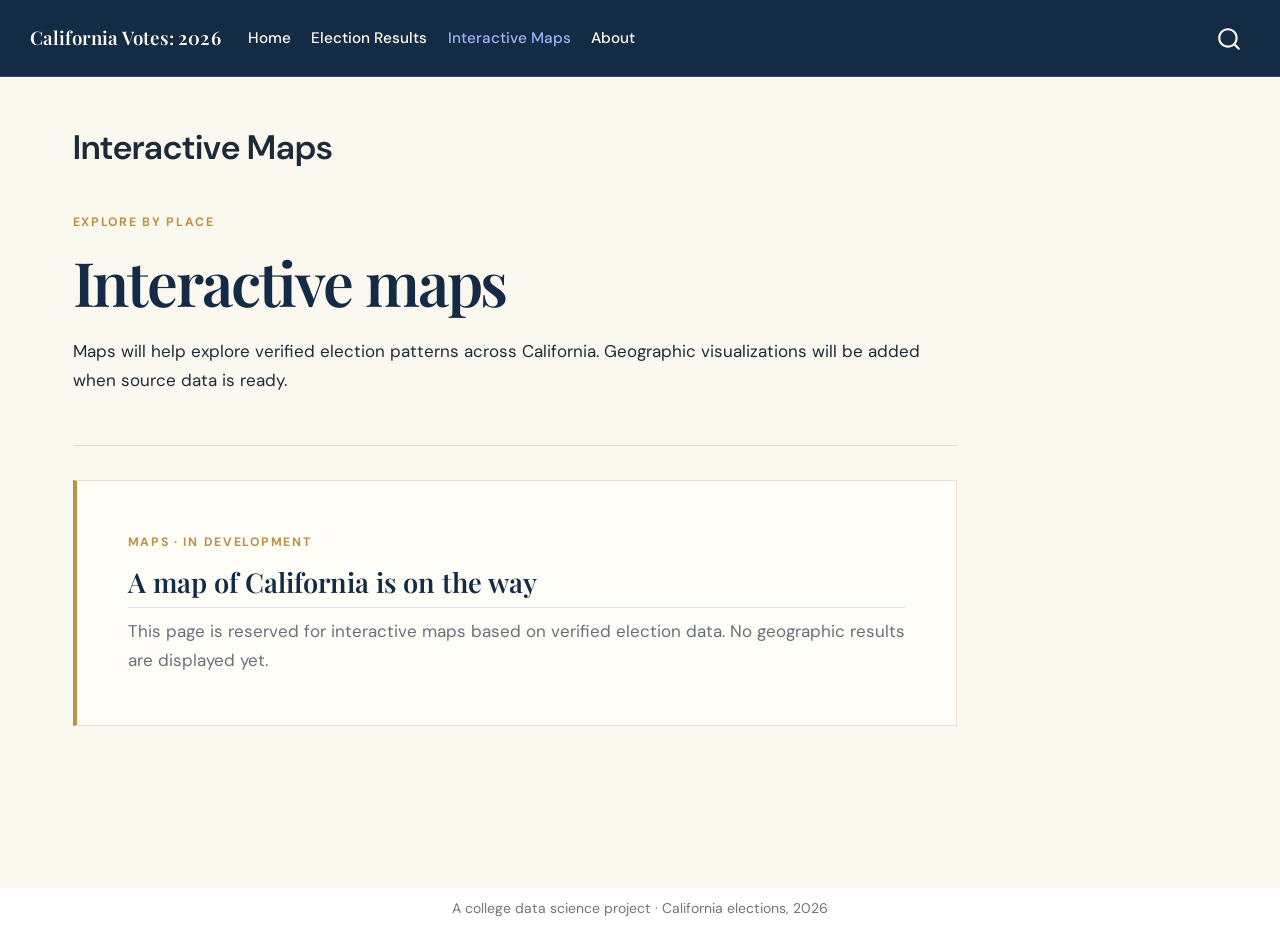
==== maps.html @ 2df8cd7a "Built site for gh-pages" ====
<!DOCTYPE html>
<html xmlns="http://www.w3.org/1999/xhtml" lang="en" xml:lang="en"><head>

<meta charset="utf-8">
<meta name="generator" content="quarto-1.10.19">

<meta name="viewport" content="width=device-width, initial-scale=1.0, user-scalable=yes">


<title>Interactive Maps – California Votes: 2026</title>
<style>
/* Default styles provided by pandoc.
** See https://pandoc.org/MANUAL.html#variables-for-html for config info.
*/
span.smallcaps{font-variant: small-caps;}
div.columns{display: flex; gap: 1.5em;}
div.column{flex: auto;}
@media screen {
div.columns{gap: min(4vw, 1.5em);}
div.column{overflow-x: auto;}
}
div.hanging-indent{margin-left: 1.5em; text-indent: -1.5em;}
ul.task-list{list-style: none;}
ul.task-list li input[type="checkbox"] {
  width: 0.8em;
  margin: 0 0.8em 0.2em -1em; /* quarto-specific, see https://github.com/quarto-dev/quarto-cli/issues/4556 */ 
  vertical-align: middle;
}
</style>


<script src="site_libs/quarto-nav/quarto-nav.js"></script>
<script src="site_libs/quarto-nav/headroom.min.js"></script>
<script src="site_libs/clipboard/clipboard.min.js"></script>
<script src="site_libs/quarto-search/autocomplete.umd.js"></script>
<script src="site_libs/quarto-search/fuse.min.js"></script>
<script src="site_libs/quarto-search/quarto-search.js"></script>
<meta name="quarto:offset" content="./">
<script src="site_libs/quarto-html/quarto.js" type="module"></script>
<script src="site_libs/quarto-html/tabsets/tabsets.js" type="module"></script>
<script src="site_libs/quarto-html/popper.min.js"></script>
<script src="site_libs/quarto-html/tippy.umd.min.js"></script>
<script src="site_libs/quarto-html/anchor.min.js"></script>
<link href="site_libs/quarto-html/tippy.css" rel="stylesheet">
<link href="site_libs/quarto-html/quarto-syntax-highlighting-bf27225e3a48a9273f3daa8f8e829971.css" rel="stylesheet" id="quarto-text-highlighting-styles">
<script src="site_libs/bootstrap/bootstrap.min.js"></script>
<link href="site_libs/bootstrap/bootstrap-icons.css" rel="stylesheet">
<link href="site_libs/bootstrap/bootstrap-df11f0d703fea34175eb49f3376d474b.min.css" rel="stylesheet" append-hash="true" id="quarto-bootstrap" data-mode="light">
<script id="quarto-search-options" type="application/json">{
  "location": "navbar",
  "copy-button": false,
  "collapse-after": 3,
  "panel-placement": "end",
  "type": "overlay",
  "limit": 50,
  "keyboard-shortcut": [
    "f",
    "/",
    "s"
  ],
  "show-item-context": false,
  "language": {
    "search-no-results-text": "No results",
    "search-matching-documents-text": "matching documents",
    "search-copy-link-title": "Copy link to search",
    "search-hide-matches-text": "Hide additional matches",
    "search-more-match-text": "more match in this document",
    "search-more-matches-text": "more matches in this document",
    "search-clear-button-title": "Clear",
    "search-text-placeholder": "",
    "search-detached-cancel-button-title": "Cancel",
    "search-submit-button-title": "Submit",
    "search-label": "Search"
  }
}</script>


<link rel="stylesheet" href="styles.css">
</head>

<body class="nav-fixed quarto-light">

<div id="quarto-search-results"></div>
  <header id="quarto-header" class="headroom fixed-top">
    <nav class="navbar navbar-expand-lg " data-bs-theme="dark">
      <div class="navbar-container container-fluid">
      <div class="navbar-brand-container mx-auto">
    <a class="navbar-brand" href="./index.html">
    <span class="navbar-title">California Votes: 2026</span>
    </a>
  </div>
            <div id="quarto-search" class="" title="Search"></div>
          <button class="navbar-toggler" type="button" data-bs-toggle="collapse" data-bs-target="#navbarCollapse" aria-controls="navbarCollapse" role="menu" aria-expanded="false" aria-label="Toggle navigation" onclick="if (window.quartoToggleHeadroom) { window.quartoToggleHeadroom(); }">
  <span class="navbar-toggler-icon"></span>
</button>
          <div class="collapse navbar-collapse" id="navbarCollapse">
            <ul class="navbar-nav navbar-nav-scroll me-auto">
  <li class="nav-item">
    <a class="nav-link" href="./index.html"> 
<span class="menu-text">Home</span></a>
  </li>  
  <li class="nav-item">
    <a class="nav-link" href="./results.html"> 
<span class="menu-text">Election Results</span></a>
  </li>  
  <li class="nav-item">
    <a class="nav-link active" href="./maps.html" aria-current="page"> 
<span class="menu-text">Interactive Maps</span></a>
  </li>  
  <li class="nav-item">
    <a class="nav-link" href="./about.html"> 
<span class="menu-text">About</span></a>
  </li>  
</ul>
          </div> <!-- /navcollapse -->
            <div class="quarto-navbar-tools">
</div>
      </div> <!-- /container-fluid -->
    </nav>
</header>
<!-- content -->
<div id="quarto-content" class="quarto-container page-columns page-rows-contents page-layout-full page-navbar">
<!-- sidebar -->
<!-- margin-sidebar -->
    
<!-- main -->
<main class="content column-page" id="quarto-document-content">

<header id="title-block-header" class="quarto-title-block default">
<div class="quarto-title">
<h1 class="title">Interactive Maps</h1>
</div>



<div class="quarto-title-meta column-page">

    
  
    
  </div>
  


</header>


<div class="page-intro">
<p class="eyebrow">
EXPLORE BY PLACE
</p>
<section id="interactive-maps" class="level1">
<h1>Interactive maps</h1>
<p>Maps will help explore verified election patterns across California. Geographic visualizations will be added when source data is ready.</p>
</section>
</div>
<div class="empty-state">
<p><span class="empty-state-label">MAPS · IN DEVELOPMENT</span></p>
<section id="a-map-of-california-is-on-the-way" class="level2">
<h2 class="anchored" data-anchor-id="a-map-of-california-is-on-the-way">A map of California is on the way</h2>
<p>This page is reserved for interactive maps based on verified election data. No geographic results are displayed yet.</p>
</section>
</div>



</main> <!-- /main -->
<script id="quarto-html-after-body" type="application/javascript">
  window.document.addEventListener("DOMContentLoaded", function (event) {
    const icon = "";
    const anchorJS = new window.AnchorJS();
    anchorJS.options = {
      placement: 'right',
      icon: icon
    };
    anchorJS.add('.anchored');
    const isCodeAnnotation = (el) => {
      for (const clz of el.classList) {
        if (clz.startsWith('code-annotation-')) {                     
          return true;
        }
      }
      return false;
    }
    const onCopySuccess = function(e) {
      // button target
      const button = e.trigger;
      // don't keep focus
      button.blur();
      // flash "checked"
      button.classList.add('code-copy-button-checked');
      var currentTitle = button.getAttribute("title");
      button.setAttribute("title", "Copied!");
      let tooltip;
      if (window.bootstrap) {
        button.setAttribute("data-bs-toggle", "tooltip");
        button.setAttribute("data-bs-placement", "left");
        button.setAttribute("data-bs-title", "Copied!");
        tooltip = new bootstrap.Tooltip(button, 
          { trigger: "manual", 
            customClass: "code-copy-button-tooltip",
            offset: [0, -8]});
        tooltip.show();    
      }
      setTimeout(function() {
        if (tooltip) {
          tooltip.hide();
          button.removeAttribute("data-bs-title");
          button.removeAttribute("data-bs-toggle");
          button.removeAttribute("data-bs-placement");
        }
        button.setAttribute("title", currentTitle);
        button.classList.remove('code-copy-button-checked');
      }, 1000);
      // clear code selection
      e.clearSelection();
    }
    const getTextToCopy = function(trigger) {
      const outerScaffold = trigger.parentElement.cloneNode(true);
      const codeEl = outerScaffold.querySelector('code');
      for (const childEl of codeEl.children) {
        if (isCodeAnnotation(childEl)) {
          childEl.remove();
        }
      }
      return codeEl.innerText;
    }
    const clipboard = new window.ClipboardJS('.code-copy-button:not([data-in-quarto-modal])', {
      text: getTextToCopy
    });
    clipboard.on('success', onCopySuccess);
    if (window.document.getElementById('quarto-embedded-source-code-modal')) {
      const clipboardModal = new window.ClipboardJS('.code-copy-button[data-in-quarto-modal]', {
        text: getTextToCopy,
        container: window.document.getElementById('quarto-embedded-source-code-modal')
      });
      clipboardModal.on('success', onCopySuccess);
    }
      var localhostRegex = new RegExp(/^(?:http|https):\/\/localhost\:?[0-9]*\//);
      var mailtoRegex = new RegExp(/^mailto:/);
        var filterRegex = new RegExp("https:\/\/kaitlinpowell71\.github\.io\/elections-california-2026\/");
      var isInternal = (href) => {
          return filterRegex.test(href) || localhostRegex.test(href) || mailtoRegex.test(href);
      }
      // Inspect non-navigation links and adorn them if external
     var links = window.document.querySelectorAll('a[href]:not(.nav-link):not(.navbar-brand):not(.toc-action):not(.sidebar-link):not(.sidebar-item-toggle):not(.pagination-link):not(.no-external):not([aria-hidden]):not(.dropdown-item):not(.quarto-navigation-tool):not(.about-link)');
      for (var i=0; i<links.length; i++) {
        const link = links[i];
        if (!isInternal(link.href)) {
          // undo the damage that might have been done by quarto-nav.js in the case of
          // links that we want to consider external
          if (link.dataset.originalHref !== undefined) {
            link.href = link.dataset.originalHref;
          }
        }
      }
    function tippyHover(el, contentFn, onTriggerFn, onUntriggerFn) {
      const config = {
        allowHTML: true,
        maxWidth: 500,
        delay: 100,
        arrow: false,
        appendTo: function(el) {
            return el.parentElement;
        },
        interactive: true,
        interactiveBorder: 10,
        theme: 'quarto',
        placement: 'bottom-start',
      };
      if (contentFn) {
        config.content = contentFn;
      }
      if (onTriggerFn) {
        config.onTrigger = onTriggerFn;
      }
      if (onUntriggerFn) {
        config.onUntrigger = onUntriggerFn;
      }
      window.tippy(el, config); 
    }
    const noterefs = window.document.querySelectorAll('a[role="doc-noteref"]');
    for (var i=0; i<noterefs.length; i++) {
      const ref = noterefs[i];
      tippyHover(ref, function() {
        // use id or data attribute instead here
        let href = ref.getAttribute('data-footnote-href') || ref.getAttribute('href');
        try { href = new URL(href).hash; } catch {}
        const id = href.replace(/^#\/?/, "");
        const note = window.document.getElementById(id);
        if (note) {
          return note.innerHTML;
        } else {
          return "";
        }
      });
    }
    const xrefs = window.document.querySelectorAll('a.quarto-xref');
    const processXRef = (id, note) => {
      // Strip column container classes
      const stripColumnClz = (el) => {
        el.classList.remove("page-full", "page-columns");
        if (el.children) {
          for (const child of el.children) {
            stripColumnClz(child);
          }
        }
      }
      stripColumnClz(note)
      if (id === null || id.startsWith('sec-')) {
        // Special case sections, only their first couple elements
        const container = document.createElement("div");
        if (note.children && note.children.length > 2) {
          container.appendChild(note.children[0].cloneNode(true));
          for (let i = 1; i < note.children.length; i++) {
            const child = note.children[i];
            if (child.tagName === "P" && child.innerText === "") {
              continue;
            } else {
              container.appendChild(child.cloneNode(true));
              break;
            }
          }
          if (window.Quarto?.typesetMath) {
            window.Quarto.typesetMath(container);
          }
          return container.innerHTML
        } else {
          if (window.Quarto?.typesetMath) {
            window.Quarto.typesetMath(note);
          }
          return note.innerHTML;
        }
      } else {
        // Remove any anchor links if they are present
        const anchorLink = note.querySelector('a.anchorjs-link');
        if (anchorLink) {
          anchorLink.remove();
        }
        if (window.Quarto?.typesetMath) {
          window.Quarto.typesetMath(note);
        }
        if (note.classList.contains("callout")) {
          return note.outerHTML;
        } else {
          return note.innerHTML;
        }
      }
    }
    for (var i=0; i<xrefs.length; i++) {
      const xref = xrefs[i];
      tippyHover(xref, undefined, function(instance) {
        instance.disable();
        let url = xref.getAttribute('href');
        let hash = undefined; 
        if (url.startsWith('#')) {
          hash = url;
        } else {
          try { hash = new URL(url).hash; } catch {}
        }
        if (hash) {
          const id = hash.replace(/^#\/?/, "");
          const note = window.document.getElementById(id);
          if (note !== null) {
            try {
              const html = processXRef(id, note.cloneNode(true));
              instance.setContent(html);
            } finally {
              instance.enable();
              instance.show();
            }
          } else {
            // See if we can fetch this
            fetch(url.split('#')[0])
            .then(res => res.text())
            .then(html => {
              const parser = new DOMParser();
              const htmlDoc = parser.parseFromString(html, "text/html");
              const note = htmlDoc.getElementById(id);
              if (note !== null) {
                const html = processXRef(id, note);
                instance.setContent(html);
              } 
            }).finally(() => {
              instance.enable();
              instance.show();
            });
          }
        } else {
          // See if we can fetch a full url (with no hash to target)
          // This is a special case and we should probably do some content thinning / targeting
          fetch(url)
          .then(res => res.text())
          .then(html => {
            const parser = new DOMParser();
            const htmlDoc = parser.parseFromString(html, "text/html");
            const note = htmlDoc.querySelector('main.content');
            if (note !== null) {
              // This should only happen for chapter cross references
              // (since there is no id in the URL)
              // remove the first header
              if (note.children.length > 0 && note.children[0].tagName === "HEADER") {
                note.children[0].remove();
              }
              const html = processXRef(null, note);
              instance.setContent(html);
            } 
          }).finally(() => {
            instance.enable();
            instance.show();
          });
        }
      }, function(instance) {
      });
    }
        let selectedAnnoteEl;
        const selectorForAnnotation = ( cell, annotation) => {
          let cellAttr = 'data-code-cell="' + cell + '"';
          let lineAttr = 'data-code-annotation="' +  annotation + '"';
          const selector = 'span[' + cellAttr + '][' + lineAttr + ']';
          return selector;
        }
        const selectCodeLines = (annoteEl) => {
          const doc = window.document;
          const targetCell = annoteEl.getAttribute("data-target-cell");
          const targetAnnotation = annoteEl.getAttribute("data-target-annotation");
          const annoteSpan = window.document.querySelector(selectorForAnnotation(targetCell, targetAnnotation));
          const lines = annoteSpan.getAttribute("data-code-lines").split(",");
          const lineIds = lines.map((line) => {
            return targetCell + "-" + line;
          })
          let top = null;
          let height = null;
          let parent = null;
          if (lineIds.length > 0) {
              //compute the position of the single el (top and bottom and make a div)
              const el = window.document.getElementById(lineIds[0]);
              top = el.offsetTop;
              height = el.offsetHeight;
              parent = el.parentElement.parentElement;
            if (lineIds.length > 1) {
              const lastEl = window.document.getElementById(lineIds[lineIds.length - 1]);
              const bottom = lastEl.offsetTop + lastEl.offsetHeight;
              height = bottom - top;
            }
            if (top !== null && height !== null && parent !== null) {
              // cook up a div (if necessary) and position it 
              let div = window.document.getElementById("code-annotation-line-highlight");
              if (div === null) {
                div = window.document.createElement("div");
                div.setAttribute("id", "code-annotation-line-highlight");
                div.style.position = 'absolute';
                parent.appendChild(div);
              }
              div.style.top = top - 2 + "px";
              div.style.height = height + 4 + "px";
              div.style.left = 0;
              let gutterDiv = window.document.getElementById("code-annotation-line-highlight-gutter");
              if (gutterDiv === null) {
                gutterDiv = window.document.createElement("div");
                gutterDiv.setAttribute("id", "code-annotation-line-highlight-gutter");
                gutterDiv.style.position = 'absolute';
                const codeCell = window.document.getElementById(targetCell);
                const gutter = codeCell.querySelector('.code-annotation-gutter');
                gutter.appendChild(gutterDiv);
              }
              gutterDiv.style.top = top - 2 + "px";
              gutterDiv.style.height = height + 4 + "px";
            }
            selectedAnnoteEl = annoteEl;
          }
        };
        const unselectCodeLines = () => {
          const elementsIds = ["code-annotation-line-highlight", "code-annotation-line-highlight-gutter"];
          elementsIds.forEach((elId) => {
            const div = window.document.getElementById(elId);
            if (div) {
              div.remove();
            }
          });
          selectedAnnoteEl = undefined;
        };
          // Handle positioning of the toggle
      window.addEventListener(
        "resize",
        throttle(() => {
          elRect = undefined;
          if (selectedAnnoteEl) {
            selectCodeLines(selectedAnnoteEl);
          }
        }, 10)
      );
      function throttle(fn, ms) {
      let throttle = false;
      let timer;
        return (...args) => {
          if(!throttle) { // first call gets through
              fn.apply(this, args);
              throttle = true;
          } else { // all the others get throttled
              if(timer) clearTimeout(timer); // cancel #2
              timer = setTimeout(() => {
                fn.apply(this, args);
                timer = throttle = false;
              }, ms);
          }
        };
      }
        // Attach click handler to the DT
        const annoteDls = window.document.querySelectorAll('dt[data-target-cell]');
        for (const annoteDlNode of annoteDls) {
          annoteDlNode.addEventListener('click', (event) => {
            const clickedEl = event.target;
            if (clickedEl !== selectedAnnoteEl) {
              unselectCodeLines();
              const activeEl = window.document.querySelector('dt[data-target-cell].code-annotation-active');
              if (activeEl) {
                activeEl.classList.remove('code-annotation-active');
              }
              selectCodeLines(clickedEl);
              clickedEl.classList.add('code-annotation-active');
            } else {
              // Unselect the line
              unselectCodeLines();
              clickedEl.classList.remove('code-annotation-active');
            }
          });
        }
    const findCites = (el) => {
      const parentEl = el.parentElement;
      if (parentEl) {
        const cites = parentEl.dataset.cites;
        if (cites) {
          return {
            el,
            cites: cites.split(' ')
          };
        } else {
          return findCites(el.parentElement)
        }
      } else {
        return undefined;
      }
    };
    var bibliorefs = window.document.querySelectorAll('a[role="doc-biblioref"]');
    for (var i=0; i<bibliorefs.length; i++) {
      const ref = bibliorefs[i];
      const citeInfo = findCites(ref);
      if (citeInfo) {
        tippyHover(citeInfo.el, function() {
          var popup = window.document.createElement('div');
          citeInfo.cites.forEach(function(cite) {
            var citeDiv = window.document.createElement('div');
            citeDiv.classList.add('hanging-indent');
            citeDiv.classList.add('csl-entry');
            var biblioDiv = window.document.getElementById('ref-' + cite);
            if (biblioDiv) {
              citeDiv.innerHTML = biblioDiv.innerHTML;
            }
            popup.appendChild(citeDiv);
          });
          return popup.innerHTML;
        });
      }
    }
  });
  </script>
</div> <!-- /content -->
<footer class="footer">
  <div class="nav-footer">
    <div class="nav-footer-left">
      &nbsp;
    </div>   
    <div class="nav-footer-center">
<p>A college data science project · California elections, 2026</p>
</div>
    <div class="nav-footer-right">
      &nbsp;
    </div>
  </div>
</footer>




</body></html>
---- site_libs/quarto-html/tippy.css ----
.tippy-box[data-animation=fade][data-state=hidden]{opacity:0}[data-tippy-root]{max-width:calc(100vw - 10px)}.tippy-box{position:relative;background-color:#333;color:#fff;border-radius:4px;font-size:14px;line-height:1.4;white-space:normal;outline:0;transition-property:transform,visibility,opacity}.tippy-box[data-placement^=top]>.tippy-arrow{bottom:0}.tippy-box[data-placement^=top]>.tippy-arrow:before{bottom:-7px;left:0;border-width:8px 8px 0;border-top-color:initial;transform-origin:center top}.tippy-box[data-placement^=bottom]>.tippy-arrow{top:0}.tippy-box[data-placement^=bottom]>.tippy-arrow:before{top:-7px;left:0;border-width:0 8px 8px;border-bottom-color:initial;transform-origin:center bottom}.tippy-box[data-placement^=left]>.tippy-arrow{right:0}.tippy-box[data-placement^=left]>.tippy-arrow:before{border-width:8px 0 8px 8px;border-left-color:initial;right:-7px;transform-origin:center left}.tippy-box[data-placement^=right]>.tippy-arrow{left:0}.tippy-box[data-placement^=right]>.tippy-arrow:before{left:-7px;border-width:8px 8px 8px 0;border-right-color:initial;transform-origin:center right}.tippy-box[data-inertia][data-state=visible]{transition-timing-function:cubic-bezier(.54,1.5,.38,1.11)}.tippy-arrow{width:16px;height:16px;color:#333}.tippy-arrow:before{content:"";position:absolute;border-color:transparent;border-style:solid}.tippy-content{position:relative;padding:5px 9px;z-index:1}
---- site_libs/quarto-html/quarto-syntax-highlighting-bf27225e3a48a9273f3daa8f8e829971.css ----
/* quarto syntax highlight colors */
:root {
  --quarto-hl-ot-color: #003B4F;
  --quarto-hl-at-color: #657422;
  --quarto-hl-ss-color: #20794D;
  --quarto-hl-an-color: #5E5E5E;
  --quarto-hl-fu-color: #4758AB;
  --quarto-hl-st-color: #20794D;
  --quarto-hl-cf-color: #003B4F;
  --quarto-hl-op-color: #5E5E5E;
  --quarto-hl-er-color: #AD0000;
  --quarto-hl-bn-color: #AD0000;
  --quarto-hl-al-color: #AD0000;
  --quarto-hl-va-color: #111111;
  --quarto-hl-bu-color: inherit;
  --quarto-hl-ex-color: inherit;
  --quarto-hl-pp-color: #AD0000;
  --quarto-hl-in-color: #5E5E5E;
  --quarto-hl-vs-color: #20794D;
  --quarto-hl-wa-color: #5E5E5E;
  --quarto-hl-do-color: #5E5E5E;
  --quarto-hl-im-color: #00769E;
  --quarto-hl-ch-color: #20794D;
  --quarto-hl-dt-color: #AD0000;
  --quarto-hl-fl-color: #AD0000;
  --quarto-hl-co-color: #5E5E5E;
  --quarto-hl-cv-color: #5E5E5E;
  --quarto-hl-cn-color: #8f5902;
  --quarto-hl-sc-color: #5E5E5E;
  --quarto-hl-dv-color: #AD0000;
  --quarto-hl-kw-color: #003B4F;
}

/* other quarto variables */
:root {
  --quarto-font-monospace: SFMono-Regular, Menlo, Monaco, Consolas, "Liberation Mono", "Courier New", monospace;
}

/* syntax highlight based on Pandoc's rules */
pre > code.sourceCode > span {
  color: #003B4F;
}

code.sourceCode > span {
  color: #003B4F;
}

div.sourceCode,
div.sourceCode pre.sourceCode {
  color: #003B4F;
}

/* Normal */
code span {
  color: #003B4F;
}

/* Alert */
code span.al {
  color: #AD0000;
  font-style: inherit;
}

/* Annotation */
code span.an {
  color: #5E5E5E;
  font-style: inherit;
}

/* Attribute */
code span.at {
  color: #657422;
  font-style: inherit;
}

/* BaseN */
code span.bn {
  color: #AD0000;
  font-style: inherit;
}

/* BuiltIn */
code span.bu {
  font-style: inherit;
}

/* ControlFlow */
code span.cf {
  color: #003B4F;
  font-weight: bold;
  font-style: inherit;
}

/* Char */
code span.ch {
  color: #20794D;
  font-style: inherit;
}

/* Constant */
code span.cn {
  color: #8f5902;
  font-style: inherit;
}

/* Comment */
code span.co {
  color: #5E5E5E;
  font-style: inherit;
}

/* CommentVar */
code span.cv {
  color: #5E5E5E;
  font-style: italic;
}

/* Documentation */
code span.do {
  color: #5E5E5E;
  font-style: italic;
}

/* DataType */
code span.dt {
  color: #AD0000;
  font-style: inherit;
}

/* DecVal */
code span.dv {
  color: #AD0000;
  font-style: inherit;
}

/* Error */
code span.er {
  color: #AD0000;
  font-style: inherit;
}

/* Extension */
code span.ex {
  font-style: inherit;
}

/* Float */
code span.fl {
  color: #AD0000;
  font-style: inherit;
}

/* Function */
code span.fu {
  color: #4758AB;
  font-style: inherit;
}

/* Import */
code span.im {
  color: #00769E;
  font-style: inherit;
}

/* Information */
code span.in {
  color: #5E5E5E;
  font-style: inherit;
}

/* Keyword */
code span.kw {
  color: #003B4F;
  font-weight: bold;
  font-style: inherit;
}

/* Operator */
code span.op {
  color: #5E5E5E;
  font-style: inherit;
}

/* Other */
code span.ot {
  color: #003B4F;
  font-style: inherit;
}

/* Preprocessor */
code span.pp {
  color: #AD0000;
  font-style: inherit;
}

/* SpecialChar */
code span.sc {
  color: #5E5E5E;
  font-style: inherit;
}

/* SpecialString */
code span.ss {
  color: #20794D;
  font-style: inherit;
}

/* String */
code span.st {
  color: #20794D;
  font-style: inherit;
}

/* Variable */
code span.va {
  color: #111111;
  font-style: inherit;
}

/* VerbatimString */
code span.vs {
  color: #20794D;
  font-style: inherit;
}

/* Warning */
code span.wa {
  color: #5E5E5E;
  font-style: italic;
}

.prevent-inlining {
  content: "</";
}

/*# sourceMappingURL=8be38f48d34c45af72792cbd699585e7.css.map */
---- styles.css ----
@import url("https://fonts.googleapis.com/css2?family=DM+Sans:wght@400;500;600;700&family=Playfair+Display:wght@500;600;700&display=swap");

:root {
  --navy: #142b45;
  --navy-soft: #29445f;
  --cream: #fbf8f0;
  --paper: #fffdf8;
  --gold: #bd9144;
  --gold-light: #ead9b5;
  --ink: #1d2b38;
  --muted: #66717a;
  --line: #e7e0d2;
}

body {
  background: var(--cream);
  color: var(--ink);
  font-family: "DM Sans", sans-serif;
  font-size: 1rem;
  line-height: 1.7;
}

#quarto-header .navbar {
  border-bottom: 1px solid rgb(255 255 255 / 12%);
  box-shadow: none;
  min-height: 4.5rem;
}

.navbar-brand {
  font-family: "Playfair Display", Georgia, serif;
  font-size: 1.1rem;
  font-weight: 600;
  letter-spacing: 0.01em;
}

.navbar .nav-link {
  font-size: 0.9rem;
  font-weight: 500;
}

.navbar .nav-link:hover,
.navbar .nav-link:focus {
  color: var(--gold-light);
}

#quarto-content {
  padding-top: 1.25rem;
}

.hero-panel {
  align-items: center;
  background:
    radial-gradient(ellipse at 82% 18%, rgb(189 145 68 / 16%), transparent 32%),
    linear-gradient(125deg, #142b45 0%, #1d3b59 68%, #29445f 100%);
  border-radius: 0.35rem;
  color: var(--paper);
  display: grid;
  gap: 3rem;
  grid-template-columns: minmax(0, 1fr) 15rem;
  margin: 1rem 0 4.25rem;
  min-height: 24rem;
  overflow: hidden;
  padding: clamp(2rem, 7vw, 5.5rem);
  position: relative;
}

.hero-panel::after {
  border: 1px solid rgb(234 217 181 / 20%);
  border-radius: 50%;
  content: "";
  height: 25rem;
  position: absolute;
  right: -9rem;
  top: -13rem;
  width: 25rem;
}

.hero-copy,
.hero-note {
  position: relative;
  z-index: 1;
}

.hero-copy {
  max-width: 46rem;
}

.eyebrow,
.card-kicker,
.empty-state-label {
  color: var(--gold);
  font-size: 0.72rem;
  font-weight: 700;
  letter-spacing: 0.14em;
  margin: 0 0 1rem;
}

.hero-panel .eyebrow {
  color: var(--gold-light);
}

.hero-copy h1,
.page-intro h1 {
  font-family: "Playfair Display", Georgia, serif;
  font-size: clamp(2.6rem, 6vw, 4.5rem);
  font-weight: 600;
  letter-spacing: -0.035em;
  line-height: 1.08;
  margin: 0 0 1.25rem;
}

.hero-copy > p:not(.eyebrow) {
  color: rgb(255 253 248 / 82%);
  font-size: 1.08rem;
  max-width: 40rem;
}

.button-primary {
  background: var(--gold);
  border: 1px solid var(--gold);
  border-radius: 0.2rem;
  color: #172a3d;
  display: inline-flex;
  font-size: 0.9rem;
  font-weight: 700;
  gap: 0.75rem;
  margin-top: 1rem;
  padding: 0.75rem 1rem;
  text-decoration: none;
  transition: background-color 160ms ease, transform 160ms ease;
}

.button-primary:hover,
.button-primary:focus {
  background: var(--gold-light);
  border-color: var(--gold-light);
  color: #172a3d;
  transform: translateY(-1px);
}

.hero-note {
  align-self: end;
  border-left: 1px solid rgb(234 217 181 / 55%);
  color: rgb(255 253 248 / 78%);
  font-size: 0.88rem;
  padding: 0 0 0 1.2rem;
}

.hero-note p {
  margin: 0;
}

.hero-note strong {
  color: var(--paper);
}

.note-mark {
  color: var(--gold-light);
  display: block;
  font-family: "Playfair Display", Georgia, serif;
  font-size: 2rem;
  line-height: 1;
  margin-bottom: 0.85rem;
}

h2,
h3 {
  color: var(--navy);
}

#quarto-content h2 {
  font-family: "Playfair Display", Georgia, serif;
  font-size: clamp(1.7rem, 3vw, 2.2rem);
  font-weight: 600;
  margin-bottom: 1.5rem;
}

.feature-grid {
  display: grid;
  gap: 1rem;
  grid-template-columns: repeat(3, minmax(0, 1fr));
  margin-bottom: 3.5rem;
}

.feature-card {
  background: var(--paper);
  border: 1px solid var(--line);
  border-top: 3px solid var(--gold);
  min-height: 15rem;
  padding: 1.5rem;
  transition: box-shadow 160ms ease, transform 160ms ease;
}

.feature-card:hover {
  box-shadow: 0 0.7rem 1.8rem rgb(20 43 69 / 8%);
  transform: translateY(-2px);
}

.feature-card .card-kicker {
  color: var(--muted);
  display: block;
  font-size: 0.65rem;
  margin-bottom: 1.1rem;
}

.feature-card h3 {
  font-family: "Playfair Display", Georgia, serif;
  font-size: 1.45rem;
  margin: 0 0 0.65rem;
}

.feature-card p {
  color: var(--muted);
  font-size: 0.92rem;
}

.feature-card a {
  color: var(--navy);
  font-size: 0.88rem;
  font-weight: 700;
  text-decoration-color: var(--gold);
  text-underline-offset: 0.2rem;
}

.closing-note {
  align-items: center;
  border-top: 1px solid var(--line);
  color: var(--muted);
  display: flex;
  gap: 1rem;
  margin-bottom: 2rem;
  padding-top: 1.25rem;
}

.closing-note p {
  font-size: 0.9rem;
  margin: 0;
}

.closing-note strong {
  color: var(--navy);
}

.closing-rule {
  background: var(--gold);
  flex: 0 0 2.5rem;
  height: 2px;
}

.page-intro {
  border-bottom: 1px solid var(--line);
  margin: 2.5rem 0 2rem;
  max-width: 52rem;
  padding-bottom: 2rem;
}

.page-intro h1 {
  color: var(--navy);
  font-size: clamp(2.5rem, 5vw, 3.6rem);
}

.page-intro > p:last-child {
  color: var(--muted);
  font-size: 1.05rem;
  max-width: 46rem;
}

.empty-state {
  background: var(--paper);
  border: 1px solid var(--line);
  border-left: 4px solid var(--gold);
  margin: 2rem 0 5rem;
  max-width: 52rem;
  padding: clamp(1.5rem, 5vw, 3rem);
}

.empty-state .empty-state-label {
  display: block;
  margin-bottom: 0.75rem;
}

.empty-state h2 {
  font-size: 1.6rem !important;
  margin: 0 0 0.5rem !important;
}

.empty-state p {
  color: var(--muted);
  margin: 0;
}

#quarto-footer {
  background: var(--navy);
  color: rgb(255 253 248 / 75%);
  font-size: 0.82rem;
  margin-top: 3rem;
}

@media (max-width: 767px) {
  .hero-panel {
    gap: 2rem;
    grid-template-columns: 1fr;
    margin-bottom: 3rem;
  }

  .hero-note {
    align-self: auto;
    max-width: 22rem;
  }

  .feature-grid {
    grid-template-columns: 1fr;
  }

  .feature-card {
    min-height: 0;
  }
}

@media (prefers-reduced-motion: reduce) {
  *,
  *::before,
  *::after {
    scroll-behavior: auto !important;
    transition-duration: 0.01ms !important;
  }
}
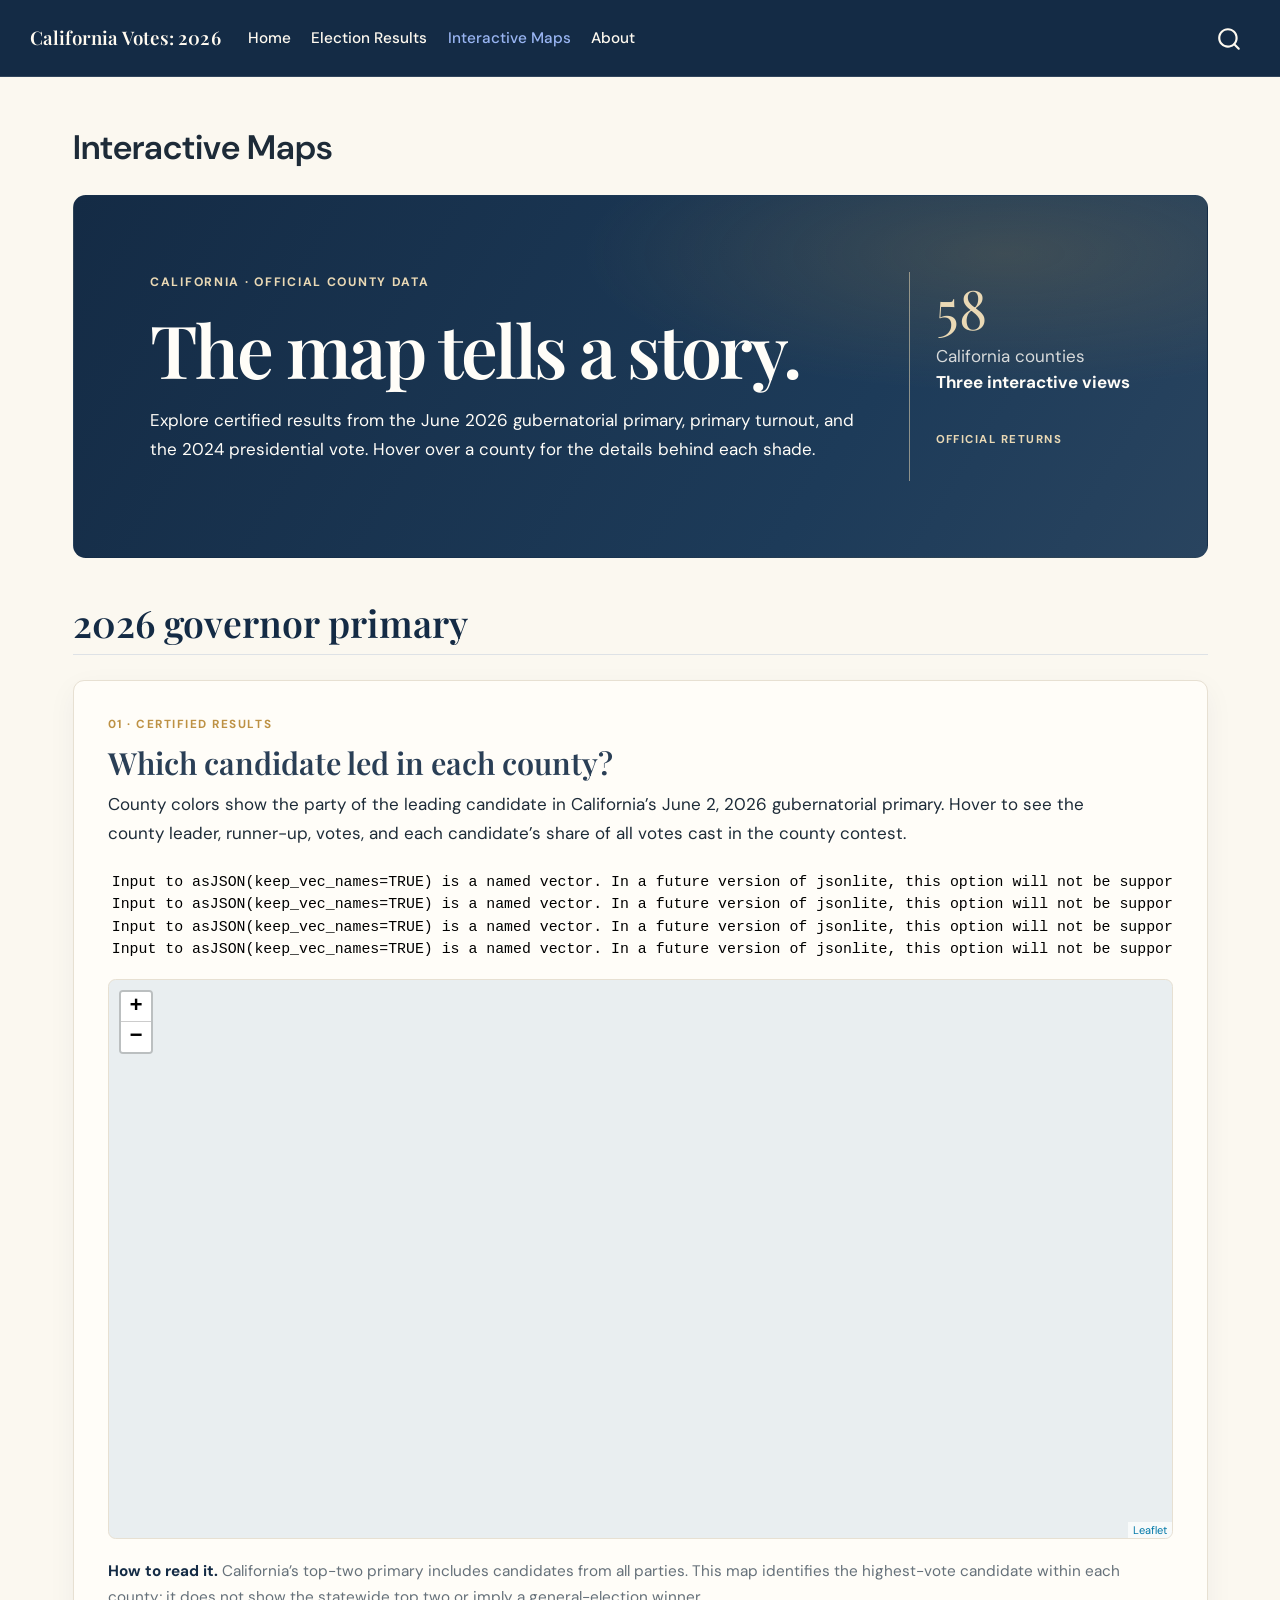
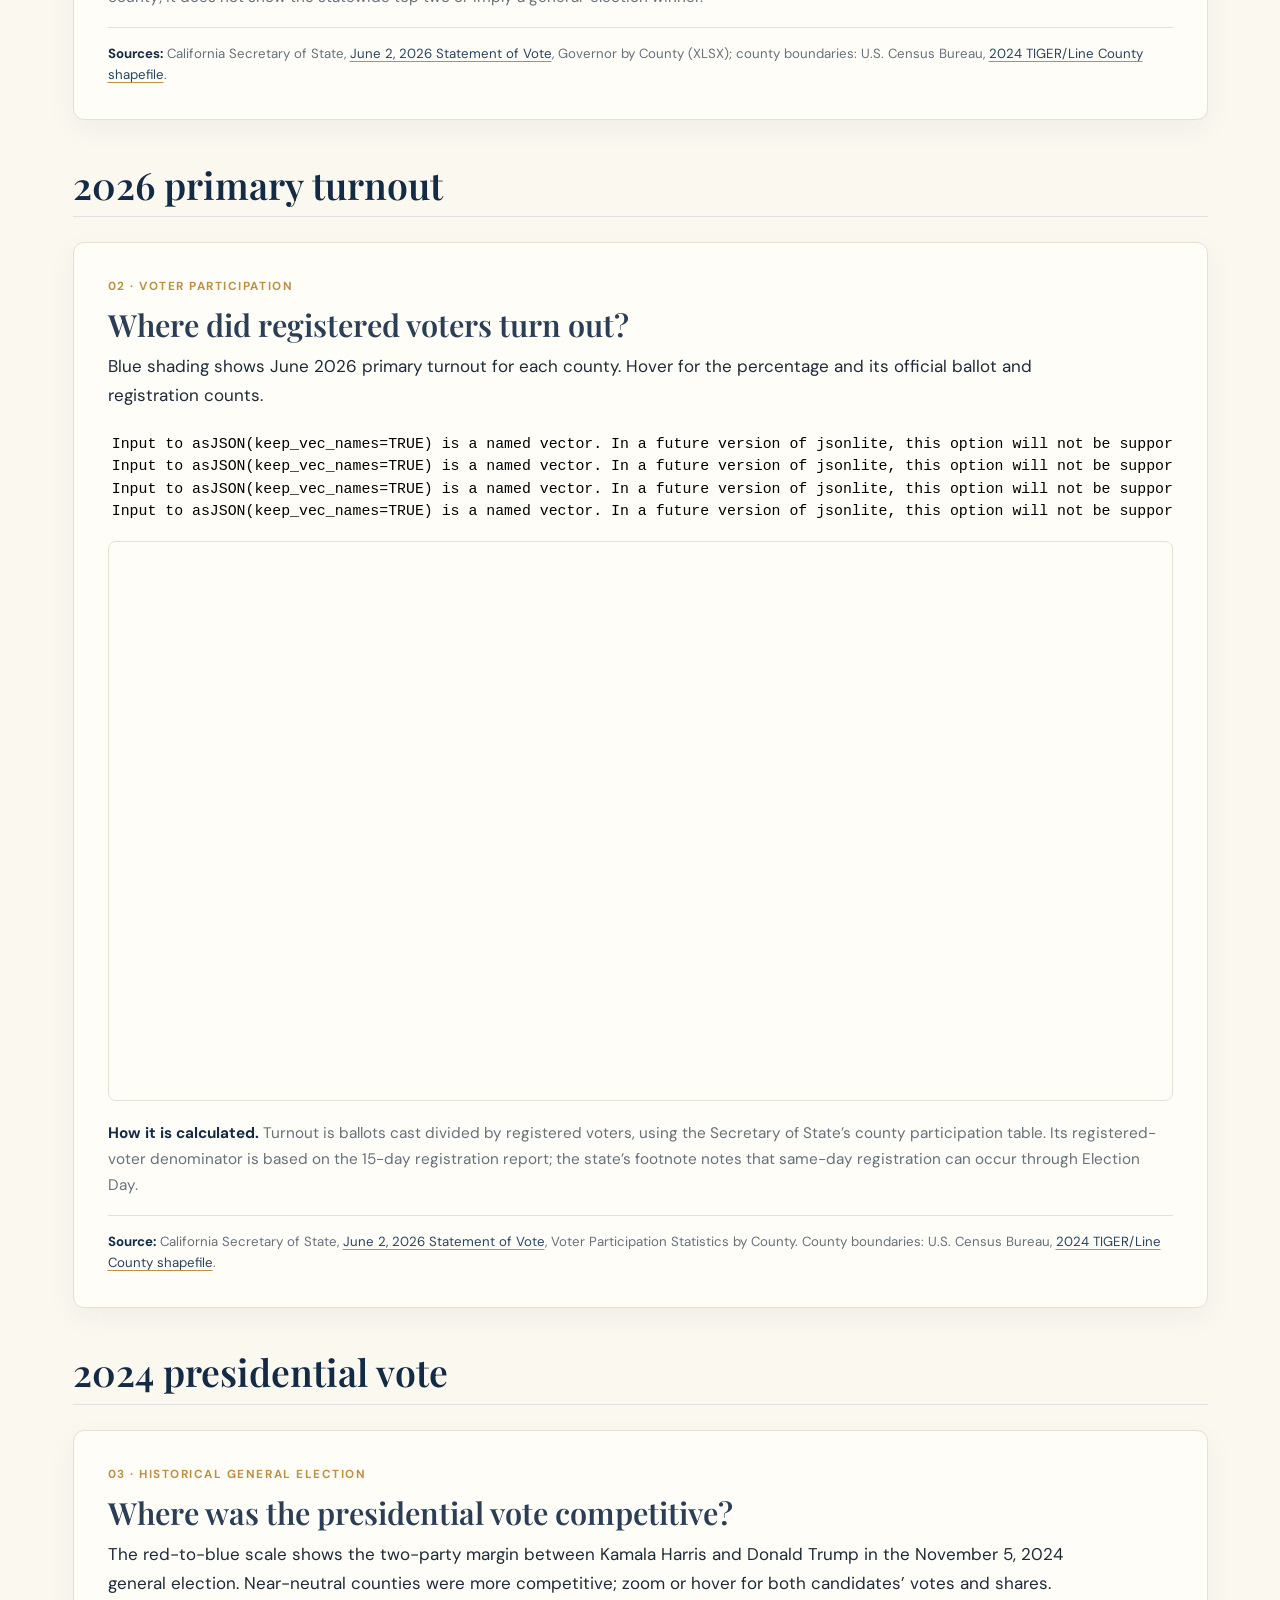
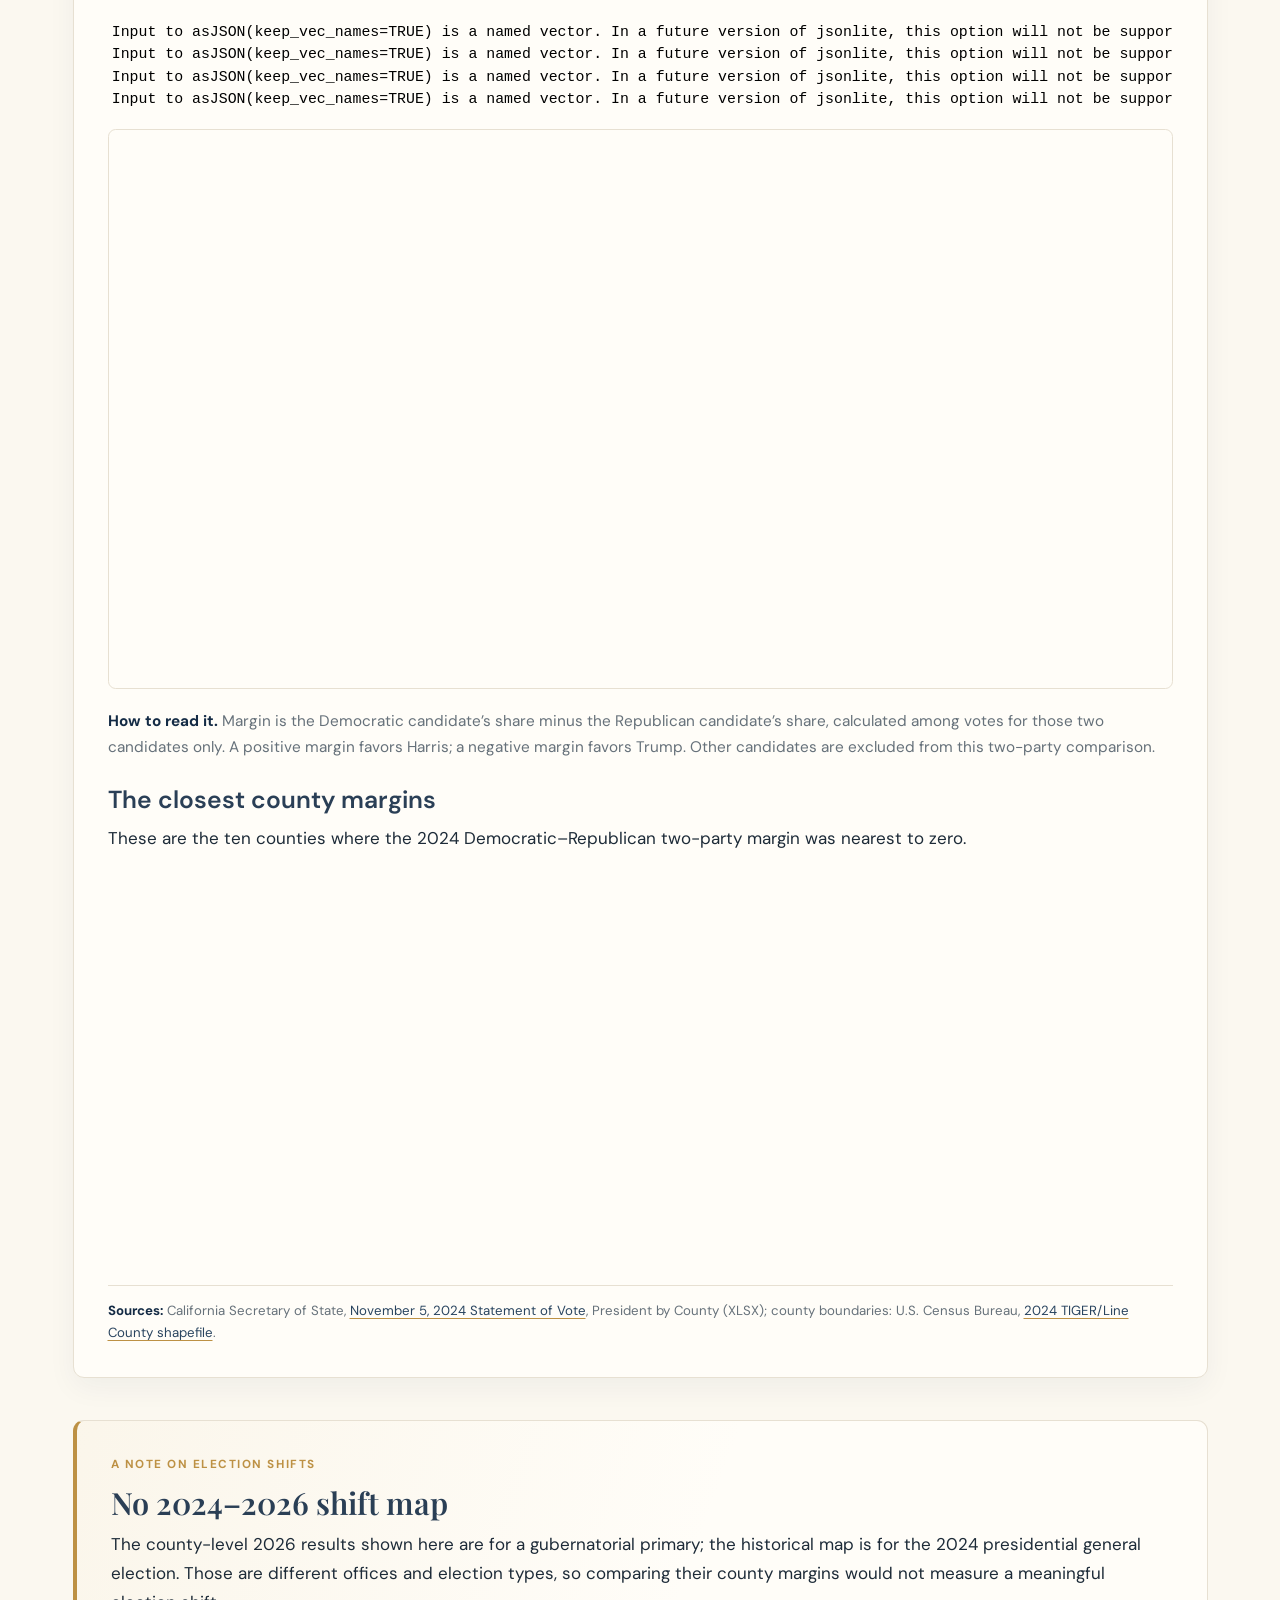
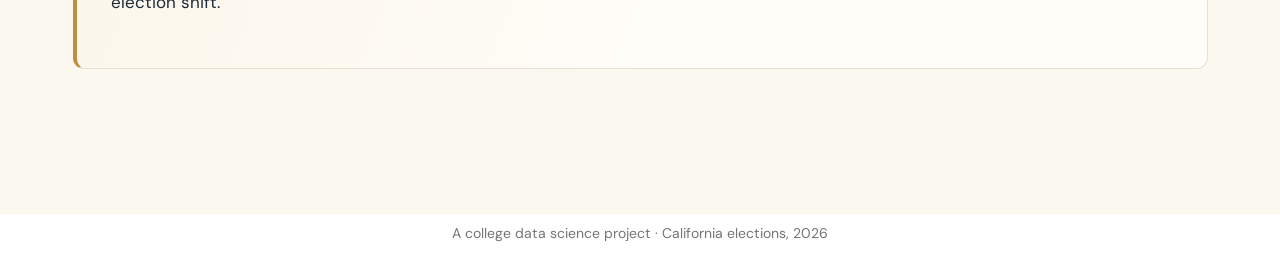
==== commit 36cb66f4: "Built site for gh-pages" ====
--- a/maps.html
+++ b/maps.html
@@ -73,6 +73,24 @@
     "search-label": "Search"
   }
 }</script>
+<link href="site_libs/htmltools-fill-0.5.9/fill.css" rel="stylesheet">
+<script src="site_libs/htmlwidgets-1.6.4/htmlwidgets.js"></script>
+<script src="site_libs/jquery-3.6.0/jquery-3.6.0.min.js"></script>
+<link href="site_libs/leaflet-1.3.1/leaflet.css" rel="stylesheet">
+<script src="site_libs/leaflet-1.3.1/leaflet.js"></script>
+<link href="site_libs/leafletfix-1.0.0/leafletfix.css" rel="stylesheet">
+<script src="site_libs/proj4-2.6.2/proj4.min.js"></script>
+<script src="site_libs/Proj4Leaflet-1.0.1/proj4leaflet.js"></script>
+<link href="site_libs/rstudio_leaflet-1.3.1/rstudio_leaflet.css" rel="stylesheet">
+<script src="site_libs/leaflet-binding-2.2.3/leaflet.js"></script>
+<script src="site_libs/leaflet-providers-3.0.0/leaflet-providers.js"></script>
+<script src="site_libs/leaflet-providers-plugin-2.2.3/leaflet-providers-plugin.js"></script>
+<script src="site_libs/plotly-binding-4.12.1/plotly.js"></script>
+<script src="site_libs/typedarray-0.1/typedarray.min.js"></script>
+<link href="site_libs/crosstalk-1.2.2/css/crosstalk.min.css" rel="stylesheet">
+<script src="site_libs/crosstalk-1.2.2/js/crosstalk.min.js"></script>
+<link href="site_libs/plotly-htmlwidgets-css-2.25.2/plotly-htmlwidgets.css" rel="stylesheet">
+<script src="site_libs/plotly-main-2.25.2/plotly-latest.min.js"></script>
 
 
 <link rel="stylesheet" href="styles.css">
@@ -145,20 +163,139 @@
 </header>
 
 
-<div class="page-intro">
+<div class="maps-page">
+<div class="maps-hero">
+<div class="maps-hero-copy">
 <p class="eyebrow">
-EXPLORE BY PLACE
-</p>
-<section id="interactive-maps" class="level1">
-<h1>Interactive maps</h1>
-<p>Maps will help explore verified election patterns across California. Geographic visualizations will be added when source data is ready.</p>
-</section>
-</div>
-<div class="empty-state">
-<p><span class="empty-state-label">MAPS · IN DEVELOPMENT</span></p>
-<section id="a-map-of-california-is-on-the-way" class="level2">
-<h2 class="anchored" data-anchor-id="a-map-of-california-is-on-the-way">A map of California is on the way</h2>
-<p>This page is reserved for interactive maps based on verified election data. No geographic results are displayed yet.</p>
+CALIFORNIA · OFFICIAL COUNTY DATA
+</p>
+<section id="the-map-tells-a-story." class="level1">
+<h1>The map tells a story.</h1>
+<p>Explore certified results from the June 2026 gubernatorial primary, primary turnout, and the 2024 presidential vote. Hover over a county for the details behind each shade.</p>
+</section>
+</div>
+<div class="maps-hero-note">
+<span class="maps-hero-number">58</span>
+<p>
+California counties<br><strong>Three interactive views</strong>
+</p>
+<p><span class="maps-data-tag">OFFICIAL RETURNS</span></p>
+</div>
+</div>
+<section id="governor-primary" class="level2">
+<h2 class="anchored" data-anchor-id="governor-primary">2026 governor primary</h2>
+<div class="map-card">
+<div class="map-card-heading">
+<p class="map-kicker">
+01 · CERTIFIED RESULTS
+</p>
+<section id="which-candidate-led-in-each-county" class="level3">
+<h3 class="anchored" data-anchor-id="which-candidate-led-in-each-county">Which candidate led in each county?</h3>
+<p>County colors show the party of the leading candidate in California’s June 2, 2026 gubernatorial primary. Hover to see the county leader, runner-up, votes, and each candidate’s share of all votes cast in the county contest.</p>
+</section>
+</div>
+<div class="cell">
+<div class="cell-output cell-output-stderr">
+<pre><code>Input to asJSON(keep_vec_names=TRUE) is a named vector. In a future version of jsonlite, this option will not be supported, and named vectors will be translated into arrays instead of objects. If you want JSON object output, please use a named list instead. See ?toJSON.
+Input to asJSON(keep_vec_names=TRUE) is a named vector. In a future version of jsonlite, this option will not be supported, and named vectors will be translated into arrays instead of objects. If you want JSON object output, please use a named list instead. See ?toJSON.
+Input to asJSON(keep_vec_names=TRUE) is a named vector. In a future version of jsonlite, this option will not be supported, and named vectors will be translated into arrays instead of objects. If you want JSON object output, please use a named list instead. See ?toJSON.
+Input to asJSON(keep_vec_names=TRUE) is a named vector. In a future version of jsonlite, this option will not be supported, and named vectors will be translated into arrays instead of objects. If you want JSON object output, please use a named list instead. See ?toJSON.</code></pre>
+</div>
+<div class="cell-output-display">
+<div class="leaflet html-widget html-fill-item" id="htmlwidget-7b61c6878d579c985bd5" style="width:100%;height:480px;"></div>
+<script type="application/json" data-for="htmlwidget-7b61c6878d579c985bd5">{"x":{"options":{"minZoom":4,"maxZoom":10,"crs":{"crsClass":"L.CRS.EPSG3857","code":null,"proj4def":null,"projectedBounds":null,"options":{}},"preferCanvas":true,"scrollWheelZoom":false},"calls":[{"method":"addProviderTiles","args":["CartoDB.PositronNoLabels",null,null,{"errorTileUrl":"","noWrap":false,"detectRetina":false}]},{"method":"addPolygons","args":[[[[{"lng":[-121.346362833935,-121.244983,-121.185056,-121.172274,-121.125937,-121.114454,-121.00155,-121.001022,-120.959274,-120.876014,-120.864116,-120.85444,-120.751007,-120.731376,-120.730779,-120.721938,-120.691613,-120.658166,-120.619832,-120.585265,-120.583789,-120.583642,-120.580101,-120.515256,-120.42618,-120.404887,-120.250979,-120.244551,-120.213979,-120.199645,-120.194369,-120.193842,-120.193988,-120.08618,-120.086766,-120.068777,-120.069007,-120.065219,-120.051016,-120.050927,-120.033017,-120.032867,-120.014305,-120.015113,-119.999874,-119.997449,-119.99314,-119.99315,-119.943701,-119.913659,-119.880045,-119.879901,-119.880356,-119.862004,-119.80921,-119.809218,-119.809407,-119.666585,-119.666593,-119.667304,-119.576838,-119.57125,-119.553819,-119.553831,-119.554294,-119.561752,-119.498768,-119.49038,-119.490539,-119.472552,-119.473275,-119.473574,-119.472494,-119.472489,-119.490355,-119.490455,-119.501343,-119.535757,-119.539758,-119.544058,-119.546158,-119.552058,-119.557858,-119.561758,-119.570059,-119.578359,-119.586059,-119.58886,-119.59246,-119.59646,-119.60256,-119.60896,-119.613104,-119.616061,-119.617961,-119.624761,-119.625361,-119.634861,-119.644601,-119.64671,-119.650441,-119.652505,-119.655282,-119.658839,-119.661226,-119.664269,-119.673563,-119.678624,-119.684564,-119.693217,-119.700564,-119.709262,-119.717365,-119.719666,-119.724667,-119.726713,-119.72933,-119.740067,-119.745566,-119.749966,-119.752939,-119.755039,-119.761321,-119.766765,-119.770659,-119.775654,-119.780402,-119.781913,-119.784269,-119.787208,-119.789292,-119.797276,-119.798997,-119.800767,-119.801025,-119.802694,-119.805392,-119.809949,-119.811142,-119.815573,-119.820535,-119.82436,-119.828441,-119.830825,-119.84118,-119.84417,-119.84798,-119.851473,-119.851513,-119.854517,-119.863329,-119.865997,-119.875087,-119.878317,-119.88296,-119.885231,-119.889652,-119.891748,-119.898095,-119.899552,-119.901968,-119.901898,-119.903802,-119.907066,-119.906949,-119.910243,-119.908291,-119.908665,-119.911612,-119.912102,-119.909429,-119.913124,-119.917307,-119.918359,-119.921791,-119.924623,-119.926206,-119.926032,-119.928419,-119.929652,-119.930351,-119.931612,-119.939172,-119.937861,-119.93992,-119.94272,-119.94507,-119.94557,-119.949221,-119.948766,-119.95221,-119.95427,-119.955888,-119.955784,-119.957782,-119.958927,-119.960689,-119.961909,-119.965022,-119.966946,-119.96861,-119.970927,-119.97572,-119.977872,-119.980122,-119.981278,-119.979639,-119.979662,-119.982453,-119.986121,-119.986952,-119.988558,-119.989498,-119.992559,-120.002017,-120.005596,-120.007216,-120.00981,-120.013582,-120.014049,-120.018264,-120.020801,-120.023322,-120.024857,-120.024078,-120.025825,-120.029313,-120.032817,-120.039558,-120.041873,-120.044038,-120.048521,-120.05994,-120.061219,-120.064421,-120.067313,-120.071984,-120.072415,-120.074282,-120.07652,-120.080739,-120.084938,-120.0858,-120.083549,-120.081359,-120.079315,-120.08078,-120.082084,-120.084869,-120.088638,-120.093277,-120.095681,-120.096243,-120.09693,-120.09885,-120.099435,-120.10238,-120.102179,-120.10382,-120.107759,-120.108377,-120.107339,-120.107736,-120.110811,-120.11268,-120.115755,-120.117037,-120.117502,-120.116671,-120.118975,-120.119608,-120.118441,-120.119903,-120.122515,-120.122737,-120.124377,-120.124629,-120.126811,-120.126712,-120.128459,-120.129901,-120.130542,-120.129443,-120.130191,-120.131946,-120.135913,-120.137653,-120.138607,-120.142307,-120.143368,-120.14333,-120.141537,-120.142224,-120.143948,-120.145031,-120.145138,-120.143689,-120.141857,-120.140873,-120.140789,-120.142918,-120.144124,-120.145055,-120.147984,-120.149411,-120.149388,-120.154439,-120.155591,-120.155263,-120.15566,-120.157209,-120.161749,-120.167616,-120.169043,-120.17005,-120.172576,-120.1743,-120.174697,-120.172843,-120.172881,-120.173812,-120.172927,-120.175376,-120.17974,-120.179572,-120.18048,-120.18106,-120.182914,-120.184417,-120.18489,-120.183669,-120.181855,-120.183273,-120.182414,-120.180331,-120.180504,-120.181369,-120.184631,-120.186401,-120.188248,-120.188383,-120.195878,-120.199578,-120.203149,-120.204118,-120.206102,-120.20969,-120.210509,-120.209606,-120.209907,-120.21122,-120.213558,-120.215944,-120.221598,-120.223048,-120.224574,-120.231799,-120.232234,-120.233775,-120.23843,-120.24068,-120.24403,-120.248241,-120.248928,-120.249699,-120.252155,-120.253391,-120.254788,-120.256565,-120.257321,-120.258831,-120.260052,-120.261166,-120.261357,-120.259941,-120.260272,-120.262794,-120.263077,-120.266593,-120.268808,-120.27367,-120.277145,-120.278619,-120.290228,-120.309926,-120.315145,-120.323823,-120.334548,-120.335355,-120.334462,-120.334524,-120.333416,-120.331166,-120.327115,-120.326258,-120.32406,-120.319594,-120.318057,-120.315998,-120.314533,-120.314857,-120.316096,-120.314791,-120.308341,-120.305348,-120.301949,-120.302207,-120.303593,-120.304134,-120.302752,-120.301627,-120.298595,-120.296559,-120.295206,-120.294548,-120.294575,-120.293455,-120.293364,-120.292347,-120.29218,-120.293515,-120.295295,-120.298324,-120.299928,-120.300271,-120.298848,-120.299448,-120.301827,-120.303617,-120.305448,-120.310885,-120.312132,-120.314034,-120.318298,-120.319756,-120.320632,-120.320803,-120.324459,-120.324424,-120.328305,-120.332593,-120.335853,-120.340199,-120.341747,-120.3455,-120.351345,-120.35303,-120.355343,-120.361245,-120.364303,-120.390814,-120.393498,-120.403508,-120.408668,-120.425849,-120.432905,-120.435959,-120.44025,-120.444479,-120.452352,-120.452811,-120.45802,-120.483917,-120.496222,-120.513924,-120.53857,-120.540749,-120.544177,-120.547094,-120.55492,-120.565504,-120.570829,-120.575191,-120.582314,-120.585516,-120.589591,-120.5955,-120.601369,-120.602199,-120.613143,-120.616304,-120.628874,-120.634144,-120.649338482465,-120.63999,-120.63357,-120.629931,-120.629583,-120.630475036204,-120.630583,-120.630969582291,-120.633971918775,-120.635171792151,-120.636778,-120.636833031053,-120.646147,-120.651134,-120.662475,-120.667994,-120.671371579067,-120.675074,-120.680246,-120.682544481688,-120.682787,-120.686269933362,-120.686974,-120.698906,-120.704203,-120.708210752691,-120.711429655321,-120.71152113259,-120.714185,-120.714776367301,-120.716810130699,-120.717521,-120.726019,-120.734231,-120.737924523512,-120.74887,-120.754823,-120.756862,-120.756086,-120.760492,-120.770192,-120.778998,-120.786076,-120.790158,-120.794407,-120.798147,-120.805258,-120.837267,-120.846674,-120.856047,-120.863831,-120.869409,-120.873522,-120.873046,-120.878575,-120.886418,-120.888801,-120.89679,-120.896876,-120.8996,-120.897247,-120.895596,-120.895478097488,-120.893813,-120.895847,-120.89405,-120.88936,-120.888868,-120.887021,-120.880049,-120.872866088149,-120.871886,-120.866351,-120.862062,-120.862097434884,-120.862133,-120.86593,-120.867191,-120.869356496096,-120.870137,-120.869567,-120.866338,-120.864857,-120.864176944234,-120.864105,-120.866099,-120.866159638165,-120.868092864178,-120.869209,-120.870947278727,-120.871056589155,-120.872432277232,-120.873581143787,-120.874464828754,-120.874596423742,-120.884757,-120.888474394094,-120.896862,-120.900070801795,-120.907937,-120.911108,-120.914448,-120.919528,-120.927729411274,-120.939666,-120.946546,-120.950742,-120.955863,-120.969436,-120.976122,-120.984227917908,-120.985035,-120.993761,-120.997924,-121.003359,-121.008523,-121.021242,-121.025621,-121.028907,-121.032402,-121.036238,-121.039219,-121.046129,-121.047056,-121.04726,-121.050129643163,-121.052954186071,-121.052964,-121.055174,-121.056706,-121.061192,-121.06337,-121.06971,-121.06971,-121.080242,-121.092548,-121.092942337978,-121.095439,-121.097156,-121.097375087594,-121.097528,-121.098759,-121.100791,-121.104454,-121.103023,-121.103731883571,-121.103968,-121.104444470813,-121.107087,-121.10856,-121.109119,-121.111552,-121.111855961071,-121.114442,-121.119537,-121.121082,-121.12304688751,-121.123486,-121.127522,-121.133102,-121.137746,-121.14281,-121.144548777293,-121.144659,-121.148661,-121.149209111631,-121.150423,-121.165758,-121.177345,-121.188613,-121.195291,-121.193652,-121.195097,-121.199094,-121.201646,-121.208364,-121.211744,-121.22113,-121.23974,-121.249723,-121.260808,-121.265058,-121.272322,-121.275744,-121.281547,-121.283864,-121.28653,-121.286708,-121.289794,-121.296473,-121.30447,-121.315417,-121.312931,-121.313248,-121.315384,-121.316974,-121.318429,-121.315857,-121.316405,-121.318039,-121.315786,-121.320077,-121.326319,-121.328463,-121.324793,-121.324918,-121.331026,-121.332449,-121.346362833935],"lat":[35.7951826441526,35.794536,35.794161,35.79408,35.793941,35.79331,35.792669,35.792904,35.792559,35.791969,35.79174,35.791868,35.79132,35.791117,35.791109,35.791113,35.79089,35.790861,35.790845,35.790853,35.790748,35.790725,35.790819,35.79027,35.789961,35.789968,35.788977,35.789458,35.789276,35.789217,35.789363,35.726492,35.614389,35.614397,35.526432,35.526557,35.512938,35.512964,35.513066,35.498248,35.498294,35.483497,35.483396,35.468838,35.468917,35.468708,35.45428,35.43947,35.439322,35.439262,35.439133,35.431984,35.351124,35.351208,35.35094,35.345353,35.263693,35.262635,35.261679,35.174982,35.179938,35.180232,35.180123,35.179998,35.173532,35.087831,35.091187,35.091646,35.076679,35.076669,34.975085,34.937891,34.901378,34.901175,34.901174,34.897475,34.897873,34.897576,34.900475,34.903175,34.904775,34.908475,34.911475,34.914075,34.918175,34.921875,34.927275,34.930375,34.935076,34.938075,34.942175,34.946875,34.949502,34.950575,34.950475,34.949175,34.949275,34.953875,34.953748,34.95686,34.959188,34.959932,34.963801,34.965411,34.966907,34.969876,34.973575,34.971775,34.972068,34.973706,34.976674,34.975183,34.971776,34.971676,34.973577,34.975978,34.974649,34.973076,34.973676,34.975777,34.978735,34.980007,34.981121,34.98358,34.986311,34.988804,34.990729,34.990725,34.988678,34.988168,34.98867,34.992251,34.993249,34.996252,34.998859,34.997784,34.99821,35.002097,35.000689,35.001108,35.003714,35.004951,35.005044,35.005781,35.015015,35.015476,35.025418,35.027551,35.030704,35.032149,35.031425,35.035083,35.035689,35.039712,35.039269,35.040278,35.040629,35.039044,35.038126,35.036001,35.035793,35.039004,35.038131,35.03791,35.039176,35.039575,35.043553,35.044497,35.043802,35.044691,35.045953,35.04782,35.048977,35.053142,35.052543,35.055597,35.056157,35.058317,35.059794,35.058008,35.058652,35.056343,35.054967,35.057083,35.05801,35.054439,35.054561,35.056054,35.055929,35.057177,35.05734,35.054588,35.054896,35.057179,35.057261,35.055726,35.055712,35.058328,35.058825,35.056322,35.056463,35.058757,35.058266,35.059476,35.057573,35.058322,35.059107,35.061865,35.061191,35.063295,35.064764,35.064929,35.06349,35.062931,35.073205,35.071799,35.072344,35.07529,35.075578,35.081447,35.082358,35.08103,35.080311,35.080964,35.08404,35.08484,35.083571,35.087824,35.089152,35.085864,35.085993,35.089901,35.092972,35.095354,35.095502,35.096762,35.101826,35.10471,35.105491,35.104669,35.104895,35.10761,35.10917,35.109525,35.111882,35.112744,35.114335,35.114678,35.114251,35.113,35.114202,35.112668,35.111681,35.109595,35.109618,35.11258,35.113221,35.108707,35.10797,35.10893,35.108346,35.105249,35.104207,35.103353,35.103513,35.106675,35.106576,35.105722,35.104623,35.103574,35.101949,35.100679,35.097921,35.097887,35.099542,35.099695,35.098451,35.095281,35.0921,35.090727,35.090986,35.092031,35.094393,35.09614,35.095358,35.097852,35.09472,35.094156,35.096048,35.095564,35.093359,35.091348,35.090311,35.090574,35.089861,35.087477,35.086733,35.087267,35.086802,35.085173,35.082216,35.082239,35.083402,35.084467,35.084059,35.081469,35.082147,35.081537,35.079512,35.078066,35.078085,35.07601,35.075297,35.074439,35.071825,35.07004,35.070574,35.068983,35.068641,35.066748,35.065787,35.064486,35.062689,35.061812,35.060508,35.054954,35.053886,35.052798,35.050613,35.048449,35.045867,35.043491,35.042358,35.040619,35.039278,35.038035,35.037333,35.037242,35.036552,35.03392,35.030378,35.029636,35.029647,35.028736,35.026184,35.024845,35.023976,35.02335,35.021525,35.020582,35.020455,35.021816,35.022617,35.02124,35.022465,35.022735,35.020515,35.022895,35.023681,35.022563,35.02243,35.02359,35.027313,35.029754,35.030067,35.029022,35.026866,35.021023,35.019314,35.017719,35.017723,35.020668,35.021233,35.023551,35.025916,35.026535,35.025773,35.024588,35.021257,35.020762,35.020805,35.017576,35.01156,35.015435,35.00922,35.012751,35.017314,35.006315,35.003512,34.999926,34.998063,34.994756,34.992779,34.986525,34.985711,34.985527,34.986111,34.985734,34.984005,34.981501,34.978564,34.976604,34.973824,34.970336,34.967802,34.963381,34.961568,34.959822,34.957099,34.954277,34.953248,34.951789,34.950395,34.948485,34.946594,34.941972,34.93948,34.937631,34.933239,34.93031,34.92481,34.922424,34.919259,34.916333,34.914697,34.908787,34.907072,34.905571,34.905863,34.904641,34.903785,34.903951,34.905209,34.907038,34.910001,34.910968,34.913349,34.919332,34.922221,34.925821,34.928445,34.931129,34.933776,34.93438,34.935014,34.938733,34.939287,34.941265,34.946466,34.947967,34.963109,34.964331,34.969754,34.972418,34.981075,34.98513,34.986928,34.988323,34.988847,34.989161,34.989211,34.989398,34.99196,34.993155,34.989276,34.983754,34.981989,34.979272,34.978811,34.973881,34.977316,34.977567,34.978291,34.972261,34.967221,34.966919,34.966488,34.972156,34.972749,34.971272,34.965949,34.962877,34.959562,34.9747100117234,35.002963,35.033085,35.061515,35.078362,35.1011410365037,35.103898,35.1054483853137,35.1174892327613,35.1223013157372,35.128743,35.12883228082,35.143943,35.147768,35.153357,35.15203,35.1525218480252,35.153061,35.158285,35.158043483034,35.158018,35.1602556619877,35.160708,35.171192,35.173206,35.1743269823196,35.1752273205426,35.1752529070518,35.175998,35.1756858303904,35.1746122520501,35.174237,35.175405,35.178472,35.178301188099,35.177795,35.174701,35.169208,35.160459,35.15971,35.163731,35.168897,35.177666,35.179842,35.179001,35.182024,35.184973,35.1986,35.204429,35.206487,35.217807,35.219026,35.222885,35.225688,35.231694,35.236354,35.239453,35.247877,35.25399,35.255337,35.258902,35.258811,35.2592551016644,35.265527,35.27077,35.27406,35.273515,35.277302,35.282965,35.292131,35.3064880243496,35.308447,35.325551,35.346995,35.3538663729658,35.360763,35.360529,35.36127,35.362088125307,35.362383,35.371996,35.370852,35.371979,35.3763514330174,35.376814,35.393045,35.3932444820144,35.3996042361437,35.403276,35.4062856773439,35.4064749387745,35.4088568221688,35.4108459839674,35.4123760070777,35.4126038522719,35.430196,35.4338955825408,35.442243,35.4442207228942,35.449069,35.448002,35.449336,35.447367,35.4469984292778,35.446462,35.446715,35.44802,35.453743,35.460197,35.459028,35.4602903150518,35.460416,35.463622,35.460374,35.46071,35.465416,35.478559,35.484598,35.4851,35.489007,35.489393,35.494108,35.500069,35.5022008541114,35.50267,35.505123585152,35.507538608953,35.507547,35.50834,35.508126,35.51119,35.514664,35.519211,35.520306,35.531183,35.541221,35.5416498476666,35.544365,35.545366,35.5467099728223,35.547648,35.548626,35.548859,35.554936,35.556217,35.5575267467886,35.557963,35.5584680376746,35.561269,35.564001,35.56809,35.570767,35.5713717668362,35.576517,35.581498,35.581848,35.587535875283,35.588807,35.596603,35.600629,35.601763,35.60542,35.6089455143717,35.609169,35.615375,35.6156997608076,35.616419,35.635283,35.640676,35.643239,35.640734,35.635446,35.634876,35.637312,35.641545,35.641891,35.647264,35.65213,35.652362,35.656765,35.66445,35.663275,35.666711,35.665983,35.666935,35.664254,35.665524,35.67702,35.689428,35.696824,35.70281,35.713382,35.718014,35.721614,35.72411,35.725625,35.728664,35.730898,35.73877,35.744615,35.75252,35.756654,35.757531,35.759878,35.762235,35.769347,35.778879,35.783106,35.7951826441526]}]],[[{"lng":[-122.520852,-122.515326,-122.514724,-122.514290175257,-122.507648,-122.507464202176,-122.502021450898,-122.501386,-122.501258817324,-122.500429,-122.501021606543,-122.501967398712,-122.502126,-122.50233,-122.498432110596,-122.49821,-122.497006194107,-122.496786,-122.498192,-122.498189815082,-122.498061927575,-122.498032,-122.495886,-122.495285573884,-122.495273297536,-122.495033226837,-122.494579555792,-122.494085,-122.494284930419,-122.495378215782,-122.495430755077,-122.495723093587,-122.496589966892,-122.496784,-122.50052918554,-122.500599868563,-122.502426880724,-122.498093,-122.486376,-122.486135,-122.485774,-122.471333,-122.469013,-122.468969,-122.464896,-122.464891,-122.462315,-122.459229,-122.458825,-122.457352,-122.453605,-122.452409,-122.452347,-122.449852,-122.44966,-122.44816,-122.44551,-122.445055,-122.441996,-122.441267,-122.436781,-122.435052,-122.433551,-122.431923,-122.43151,-122.429911,-122.428903,-122.423861,-122.423345,-122.420068,-122.416275,-122.416188,-122.41238,-122.412301,-122.407732,-122.405371,-122.405143,-122.404728,-122.39512,-122.393259462166,-122.394156,-122.389680713967,-122.387626,-122.381708,-122.380995,-122.380995,-122.380995,-122.374291,-122.376241,-122.380044,-122.387245,-122.391215,-122.389313,-122.384322,-122.38049553644,-122.380244,-122.36507,-122.367882869905,-122.367922,-122.355627,-122.359128,-122.370364,-122.373309,-122.377843162153,-122.378545,-122.373766228571,-122.369824,-122.360219,-122.359612373909,-122.334639,-122.334409,-122.333048626446,-122.328943,-122.325119,-122.31492,-122.315385,-122.315713,-122.305895,-122.304322668787,-122.296859691412,-122.288445441126,-122.284259,-122.273563,-122.262868,-122.262434746532,-122.251934,-122.25100426912,-122.24986288109,-122.249802112781,-122.247010523982,-122.243962966831,-122.243417,-122.23585,-122.23288,-122.229047,-122.227012164118,-122.224231421179,-122.223244,-122.21248,-122.203685,-122.196593,-122.195130467051,-122.194654,-122.20012,-122.197258605578,-122.194957,-122.186572,-122.183483,-122.179548,-122.178147268714,-122.16422290419,-122.162091,-122.155686,-122.149632,-122.139717,-122.136166,-122.130979,-122.127706,-122.127617495261,-122.124107,-122.120507873807,-122.120498,-122.121044067502,-122.123137,-122.117547,-122.11516140516,-122.117693,-122.123835,-122.121772,-122.122375,-122.125976,-122.127856,-122.128294,-122.129884,-122.133901,-122.136708,-122.138774,-122.141907,-122.143034,-122.144933,-122.146761,-122.148738,-122.153513,-122.155928,-122.155708,-122.157686,-122.159519,-122.162378,-122.162695,-122.165302,-122.16582,-122.167246,-122.168903,-122.170303,-122.174146,-122.175136,-122.175704,-122.179804,-122.17986,-122.182175,-122.184559,-122.187653,-122.190506,-122.189879,-122.18961,-122.191325,-122.19084,-122.190707,-122.188294,-122.187915,-122.190267,-122.187194,-122.187557,-122.192365,-122.192108,-122.193608,-122.194331,-122.194445,-122.193466,-122.192606,-122.19149,-122.191862,-122.190016,-122.190064,-122.190622,-122.191008,-122.193099,-122.196676,-122.199329,-122.199328,-122.200706,-122.201007,-122.2016,-122.201318,-122.202653,-122.202467,-122.199843,-122.196696,-122.195803,-122.195899,-122.193504,-122.191404,-122.19029,-122.185954,-122.185232,-122.182723,-122.175075,-122.178546,-122.17928,-122.183235,-122.185458,-122.186516,-122.18876,-122.192513,-122.193062,-122.190131,-122.186913,-122.18557,-122.18232,-122.179711,-122.175817,-122.170812,-122.169559,-122.166584,-122.164967,-122.163883,-122.16233,-122.162312,-122.163535,-122.162672,-122.164039,-122.165138,-122.16526,-122.166838,-122.164663,-122.16404,-122.163025,-122.162161,-122.161193,-122.156234,-122.15339,-122.15257,-122.152404,-122.152278,-122.152633,-122.152156,-122.151457,-122.151668,-122.152974,-122.152774,-122.216684,-122.219929,-122.225843,-122.242573,-122.24266,-122.244091,-122.247779,-122.268881,-122.288581,-122.317682,-122.316981,-122.311782,-122.289382,-122.292532,-122.292973615833,-122.306139,-122.313907,-122.322971,-122.329473,-122.331663,-122.337071,-122.338856,-122.337085,-122.337833,-122.343242,-122.344029,-122.352236,-122.360943,-122.359791,-122.36179,-122.367085,-122.371883,-122.37927,-122.385103,-122.390599,-122.3948,-122.397543,-122.398578,-122.405073,-122.408914,-122.407181,-122.409596,-122.415822,-122.419113,-122.418452,-122.411686,-122.407013137321,-122.405017508157,-122.401323,-122.40085,-122.407752,-122.409258,-122.410058824564,-122.423286,-122.424163,-122.428441,-122.427412,-122.431871,-122.434123,-122.435514,-122.438606,-122.439328346415,-122.44059661118,-122.442072560223,-122.443687,-122.445054597107,-122.445412921532,-122.445987,-122.447190622751,-122.452067316471,-122.452087,-122.458686123747,-122.459577,-122.460221382007,-122.462657808257,-122.463247734247,-122.467629417605,-122.467888,-122.472388,-122.474820967588,-122.485653474235,-122.485888,-122.493789,-122.494006679628,-122.495349,-122.499289,-122.50073,-122.498699,-122.501546,-122.505903,-122.512382,-122.516689,-122.51672850709,-122.517905883398,-122.518649311637,-122.519533,-122.519493891363,-122.516589,-122.514789,-122.513688,-122.513717149416,-122.515165,-122.518131,-122.519874465874,-122.52036,-122.518026,-122.517417749817,-122.517187,-122.520852],"lat":[37.594178,37.595564,37.598285,37.5981491998578,37.59607,37.5961746960779,37.5992750304452,37.599637,37.6002358350427,37.604143,37.604936750544,37.6062035658645,37.606416,37.608285,37.6082679703861,37.608267,37.6115377338473,37.612136,37.614116,37.6142075344269,37.6195652216436,37.620819,37.622768,37.6298580956138,37.6300030601338,37.6328379205122,37.6381950677186,37.644035,37.6471756631757,37.6643498435446,37.6651751718215,37.6697674534584,37.6833849763869,37.686433,37.7008353023262,37.701107117504,37.7081329861058,37.708132,37.708156,37.708156,37.708134,37.708207,37.708198,37.708198,37.708213,37.708272,37.707989,37.708075,37.708445,37.708351,37.708485,37.708331,37.708215,37.708338,37.707985,37.708517,37.708374,37.708093,37.70807,37.708319,37.707919,37.708371,37.708383,37.708343,37.70815,37.708338,37.708361,37.708195,37.70928,37.708344,37.708209,37.708402,37.708303,37.708459,37.708407,37.708294,37.708432,37.708358,37.708394,37.7083647164057,37.707636,37.688051654874,37.67906,37.677261,37.67237,37.6717699703916,37.667855,37.662206,37.655249,37.647721,37.64734,37.646404,37.640193,37.640382,37.6353526118977,37.635022,37.628147,37.6210921408032,37.620994,37.615293,37.609321,37.614427,37.613773,37.6066885881264,37.605592,37.6040237344538,37.60273,37.592501,37.5924841624502,37.591791,37.588041,37.5882286548956,37.588795,37.591526,37.591243,37.587265,37.583666,37.575484,37.5754794216645,37.5754576908652,37.5754331901364,37.575421,37.570523,37.573914,37.5736751439632,37.567886,37.566234818915,37.5642077395051,37.5640998163576,37.5591420175825,37.5537296247832,37.55276,37.551967,37.55259,37.551255,37.5484238325162,37.5445548477684,37.543181,37.540187,37.540187,37.537196,37.5337655720203,37.532648,37.526617,37.5243181303387,37.522469,37.517568,37.520773,37.511816,37.5108857096565,37.5016378960405,37.500222,37.501198,37.502671,37.507032,37.506826,37.503652,37.500053,37.4997039977042,37.485861,37.4772376571924,37.477214,37.4765489522726,37.474,37.467572,37.4662797321484,37.465238,37.461215,37.454241,37.453376,37.453554,37.452737,37.451862,37.453089,37.454377,37.454337,37.454802,37.457831,37.458113,37.4582,37.456585,37.457091,37.456677,37.455418,37.454176,37.453495,37.454721,37.453884,37.453844,37.452843,37.450926,37.45097,37.447414,37.447185,37.444779,37.443014,37.441884,37.44084,37.439461,37.439478,37.434093,37.433313,37.430956,37.42883,37.427137,37.425302,37.424365,37.424149,37.422302,37.420016,37.418477,37.416547,37.414841,37.413868,37.413099,37.41167,37.408867,37.40761,37.405652,37.404187,37.398758,37.397643,37.394857,37.391148,37.390374,37.384401,37.382737,37.377535,37.37442,37.372671,37.371964,37.371215,37.368008,37.367013,37.363046,37.360272,37.355618,37.35188,37.35058,37.348299,37.344997,37.343475,37.34197,37.338701,37.336459,37.332857,37.325741,37.325158,37.326195,37.326235,37.323737,37.322031,37.320916,37.318795,37.318277,37.31776,37.315683,37.31167,37.309528,37.311313,37.312749,37.311982,37.310525,37.305617,37.30553,37.304851,37.304413,37.303772,37.301662,37.300904,37.298839,37.297992,37.296489,37.295237,37.294479,37.294081,37.293924,37.293871,37.293001,37.291812,37.28971,37.28822,37.286905,37.286055,37.244035,37.239769,37.230023,37.227838,37.222444,37.215444,37.215207,37.215087,37.215332,37.215134,37.190035,37.189966,37.189845,37.189843,37.186745,37.186945,37.182238,37.147545,37.113472,37.107799,37.1073182889556,37.116383,37.118161,37.11546,37.113045,37.116578,37.117382,37.120854,37.130795,37.135936,37.140605,37.144099,37.145855,37.150182,37.155574,37.163593,37.172817,37.175256,37.181128,37.182955,37.182988,37.181514,37.185088,37.192802,37.195791,37.214202,37.219465,37.224604,37.232839,37.24147,37.248521,37.265844,37.2979335756589,37.311638,37.337009,37.359225,37.363931,37.374805,37.3758175623956,37.392542,37.401212,37.405932,37.409617,37.412144,37.416551,37.421699,37.425134,37.4266703900228,37.4293679175397,37.4325071777861,37.435941,37.4511629504132,37.4551512570499,37.461541,37.4652897915806,37.4804786938733,37.48054,37.4912809769834,37.492731,37.4931503794099,37.4947360645969,37.4951200027126,37.4979717083171,37.49814,37.50054,37.4994768832741,37.494743479073,37.494641,37.492341,37.4927921270752,37.495574,37.495341,37.498017,37.500837,37.50456,37.507106,37.514115,37.52134,37.521561734237,37.5281697794676,37.5323422835288,37.537302,37.5374034513123,37.544939,37.546139,37.552239,37.5525162056204,37.566285,37.567626,37.5736620368543,37.575343,37.576677,37.5867975870658,37.590637,37.594178]}]],[[{"lng":[-121.057479,-121.056434,-121.052886,-121.051314,-121.050856,-121.04917,-121.047454,-121.043493,-121.041434,-121.03945,-121.038519,-121.03607,-121.03414,-121.033415,-121.032088,-121.031774,-121.029348,-121.026653,-121.024383,-121.017748,-121.01698,-121.013439,-121.009477,-121.006346,-121.00334,-121.002019,-121.000677,-120.998044,-120.994962,-120.993909,-120.991711,-120.990826,-120.986394,-120.983922,-120.983685,-120.981854,-120.979985,-120.978436,-120.978268,-120.975483,-120.975392,-120.973042,-120.969631,-120.968334,-120.967251,-120.964611,-120.963955,-120.963283,-120.958934,-120.957653,-120.957531,-120.954547,-120.950481,-120.949435,-120.952113,-120.947596,-120.944529,-120.94173,-120.941912,-120.94012,-120.940531,-120.939036,-120.939829,-120.938456,-120.939784,-120.93928,-120.93764,-120.936534,-120.937587,-120.935633,-120.937349,-120.93722,-120.93426,-120.93429,-120.934366,-120.931083,-120.929645,-120.925583,-120.922743,-120.921203,-120.916803,-120.913879,-120.911753,-120.905997,-120.904773,-120.903148,-120.901364,-120.898844,-120.895226,-120.892775,-120.890939,-120.888905,-120.887662,-120.885384,-120.883368,-120.88083,-120.875682,-120.873618,-120.870988,-120.870474,-120.865675,-120.864668,-120.862642,-120.85949,-120.858422,-120.856402,-120.85439,-120.851131,-120.848248,-120.844315,-120.843888,-120.841929,-120.840428,-120.837289,-120.835375,-120.830856,-120.828721,-120.826688,-120.824806,-120.819431,-120.81577,-120.81443,-120.813009,-120.813151,-120.814453,-120.813062,-120.812581,-120.811716,-120.809519,-120.809379,-120.808305,-120.804046,-120.797394,-120.794768,-120.793585,-120.791675,-120.791508,-120.792484,-120.790332,-120.786024,-120.78454,-120.782981,-120.782238,-120.780701,-120.778837,-120.777154,-120.775449,-120.771752,-120.7706,-120.77048,-120.769675,-120.759663,-120.757183,-120.754368,-120.749929,-120.747991,-120.745994,-120.74246,-120.739717,-120.738481,-120.735605,-120.734969,-120.734065,-120.729856,-120.726799,-120.72341,-120.720524,-120.717178,-120.716573,-120.714851,-120.712865,-120.712163,-120.710302,-120.707864,-120.705782,-120.70575,-120.704695,-120.701978,-120.69934,-120.698669,-120.695017,-120.693435,-120.689979,-120.688753,-120.686065,-120.683488,-120.68076,-120.679907,-120.679167,-120.676612,-120.6738,-120.673638,-120.672159,-120.671317,-120.666635,-120.662455,-120.66004,-120.658957,-120.655585,-120.65473,-120.655035,-120.654473,-120.6554,-120.65411,-120.654818,-120.654124,-120.575701,-120.557063,-120.487992,-120.465358,-120.446336,-120.362249,-120.306013,-120.28235,-120.251052,-120.249616,-120.147149,-120.126036,-120.015734,-120.015804,-120.001319,-120.001430866104,-120.001484414069,-120.001517666218,-120.001584097916,-120.001717356499,-120.00174,-120.001787261442,-120.001840137867,-120.002499696543,-120.00252373403,-120.002702554872,-120.002718336641,-120.00272479042,-120.002744289094,-120.002916374213,-120.003459629601,-120.003871869173,-120.074816,-120.075806,-120.078137,-120.096007,-120.120216,-120.126009,-120.145956,-120.454953,-120.505445,-120.50755,-120.507665,-120.510412,-120.513266,-120.514433,-120.517844,-120.51827,-120.521254,-120.522513,-120.524558,-120.526892,-120.528403,-120.530997,-120.534377,-120.535194,-120.534077,-120.533784,-120.534777,-120.534306,-120.534429,-120.535011,-120.53958,-120.539841,-120.541256,-120.54434,-120.544535,-120.546748,-120.54908,-120.550177,-120.551202,-120.550103,-120.550679,-120.552223,-120.55404,-120.556642,-120.555867,-120.55614,-120.559189,-120.560823,-120.5655,-120.568338,-120.570894,-120.575349,-120.577348,-120.581804,-120.583948,-120.585596,-120.588002,-120.597529,-120.598887,-120.60036,-120.602915,-120.60625,-120.608638,-120.611789,-120.61362,-120.616778,-120.620311,-120.622272,-120.624645,-120.626911,-120.627605,-120.63036,-120.632366,-120.634213,-120.636905,-120.639171,-120.640239,-120.64246,-120.643757,-120.65125,-120.653561,-120.653813,-120.655217,-120.657857,-120.659016,-120.663213,-120.668477,-120.673284,-120.674626,-120.676908,-120.678083,-120.677808,-120.679303,-120.683088,-120.682981,-120.68588,-120.686148,-120.68881,-120.692991,-120.695555,-120.698263,-120.700804,-120.701903,-120.70323,-120.706541,-120.70645,-120.708578,-120.70922,-120.712164,-120.712523,-120.715743,-120.717123,-120.716254,-120.715124,-120.714964,-120.713744,-120.714568,-120.719939,-120.723929,-120.725508,-120.729239,-120.730849,-120.732192,-120.737556,-120.740851,-120.74282,-120.743621,-120.742194,-120.741919,-120.742492,-120.746383,-120.749633,-120.749885,-120.752875,-120.753745,-120.755409,-120.755279,-120.75624,-120.758575,-120.761024,-120.764816,-120.765396,-120.768516,-120.769646,-120.772949,-120.773384,-120.774506,-120.775833,-120.777665,-120.780494,-120.782731,-120.784241,-120.786324,-120.785981,-120.790353,-120.791658,-120.793237,-120.793931,-120.796616,-120.797967,-120.798287,-120.799996,-120.800904,-120.805192,-120.806047,-120.810068,-120.811052,-120.812175,-120.812097,-120.813796,-120.816794,-120.817637,-120.817911,-120.819467,-120.823008,-120.824069,-120.826357,-120.828928,-120.833087,-120.833712,-120.831866,-120.832324,-120.83707,-120.838573,-120.842197,-120.842593,-120.844943,-120.847248,-120.854633,-120.854755,-120.855694,-120.857166,-120.859409,-120.861385,-120.864765,-120.866879,-120.869305,-120.869847,-120.870938,-120.874509,-120.875379,-120.875981,-120.87695,-120.878041,-120.878896,-120.878438,-120.880437,-120.884519,-120.884512,-120.886701,-120.890226,-120.893941,-120.901617,-120.902838,-120.905615,-120.908828,-120.910582,-120.912856,-120.913817,-120.913618,-120.914687,-120.918959,-120.92105,-120.921439,-120.926292,-120.928458,-120.929557,-120.930084,-120.929939,-120.931983,-120.934959,-120.935813,-120.939689,-120.943169,-120.946989,-120.950926,-120.952327,-120.955941,-120.957237,-120.964577,-120.969049,-120.971879,-120.973328,-120.978334,-120.979952,-120.978898,-120.979349,-120.98076,-120.982279,-120.983805,-120.985979,-120.989535,-120.992273,-120.995736,-121.00251,-121.006701,-121.00856,-121.014226,-121.015537,-121.015271,-121.013353,-121.007365,-121.008996,-121.014221,-121.018543,-121.019245,-121.022085,-121.024317,-121.026132,-121.032362,-121.03267,-121.0344,-121.036786,-121.039495,-121.044258,-121.045709,-121.049461,-121.049606,-121.053714,-121.051436,-121.051177,-121.054076,-121.055511,-121.056846,-121.058203,-121.057479],"lat":[39.539991,39.540626,39.541238,39.542072,39.544443,39.547312,39.548657,39.549144,39.550529,39.550234,39.551552,39.553438,39.554334,39.55579,39.5557,39.558235,39.557726,39.558121,39.559049,39.595758,39.597751,39.620238,39.639459,39.639519,39.638143,39.63903,39.638682,39.640435,39.640598,39.641805,39.642357,39.643968,39.644684,39.64679,39.648844,39.649623,39.648848,39.648956,39.649678,39.651089,39.653052,39.654984,39.656163,39.657158,39.659013,39.66171,39.665046,39.665543,39.666751,39.66748,39.669127,39.668845,39.671557,39.672548,39.676424,39.679448,39.680921,39.684295,39.685843,39.686604,39.688391,39.689143,39.690599,39.690962,39.691986,39.693085,39.69261,39.693068,39.695181,39.697903,39.698542,39.700733,39.701618,39.726039,39.738792,39.740839,39.74243,39.744345,39.750957,39.751317,39.75323,39.757222,39.757525,39.757348,39.757791,39.759776,39.76025,39.759428,39.759849,39.761852,39.76452,39.765444,39.767157,39.767933,39.769673,39.771049,39.772213,39.775875,39.776821,39.775941,39.773761,39.772249,39.770798,39.770463,39.766305,39.763612,39.759912,39.758414,39.757982,39.756134,39.751329,39.750502,39.747004,39.745566,39.746389,39.74704,39.746823,39.742094,39.742852,39.743765,39.746945,39.745564,39.742331,39.74017,39.736757,39.734543,39.730027,39.725396,39.723657,39.721186,39.719922,39.720944,39.718451,39.7184,39.717557,39.715124,39.713641,39.709794,39.710494,39.709759,39.710381,39.709843,39.711677,39.712331,39.712025,39.712823,39.712453,39.713517,39.715478,39.717757,39.718012,39.717622,39.719117,39.719121,39.719635,39.716556,39.715949,39.712543,39.711685,39.710812,39.710928,39.708611,39.708214,39.708263,39.706958,39.707775,39.70785,39.706183,39.706343,39.704436,39.703462,39.700753,39.699215,39.699233,39.696701,39.695048,39.693504,39.691201,39.691559,39.692469,39.691711,39.689287,39.686641,39.684032,39.682179,39.680963,39.676833,39.67659,39.676742,39.679657,39.679748,39.681125,39.681189,39.682445,39.682651,39.68469,39.686197,39.688518,39.69356,39.694115,39.695576,39.697374,39.699547,39.703094,39.705041,39.706234,39.706532,39.7065,39.706581,39.706461,39.708571,39.708499,39.708043,39.70785,39.708461,39.708033,39.707658,39.708888,39.708721,39.722359,39.72242,39.6736431899821,39.6502947509006,39.6357958661503,39.6068297524036,39.5487252117206,39.538852,39.5367726580454,39.5344462760374,39.505427948266,39.5043703809698,39.4965028750304,39.4958085311184,39.4955245868905,39.49466671187,39.4870955547015,39.4631941741125,39.445057041725,39.445123,39.445205,39.445107,39.445098,39.445132,39.445695,39.445162,39.446114,39.446117,39.450401,39.453403,39.455282,39.454865,39.455314,39.455116,39.457229,39.456878,39.459166,39.458746,39.460426,39.460576,39.461937,39.464653,39.470492,39.471986,39.47385,39.478446,39.479936,39.483765,39.483613,39.486749,39.488773,39.490889,39.491589,39.492525,39.49282,39.49447,39.497997,39.4992,39.501628,39.503629,39.504689,39.504829,39.50681,39.508736,39.513658,39.514645,39.516207,39.51553,39.516036,39.519413,39.521326,39.523192,39.522965,39.521506,39.522882,39.523563,39.520712,39.522058,39.521571,39.521596,39.521102,39.52166,39.5215,39.520654,39.521656,39.521274,39.52149,39.519547,39.520273,39.522824,39.524898,39.523759,39.523503,39.524603,39.524221,39.523275,39.523189,39.523914,39.523592,39.525198,39.526554,39.526699,39.525654,39.523794,39.523374,39.521155,39.520382,39.519139,39.518486,39.517591,39.51654,39.513111,39.512245,39.510936,39.509804,39.50726,39.505899,39.505396,39.50388,39.502559,39.502583,39.50169,39.498581,39.496029,39.493221,39.492249,39.490915,39.490266,39.489237,39.489381,39.488805,39.486756,39.486072,39.484366,39.482788,39.48161,39.478499,39.475028,39.472905,39.471077,39.471059,39.469842,39.470163,39.467578,39.467283,39.466285,39.464748,39.462108,39.461276,39.459163,39.459401,39.457501,39.458315,39.456161,39.45494,39.45351,39.452474,39.452416,39.453941,39.453149,39.450889,39.450557,39.449944,39.449872,39.448808,39.448906,39.45076,39.449881,39.44657,39.446928,39.448038,39.446879,39.444337,39.443235,39.441287,39.441299,39.442118,39.441858,39.441172,39.439818,39.437674,39.437484,39.438673,39.438505,39.436206,39.436081,39.436789,39.43833,39.440148,39.44081,39.439133,39.436457,39.436455,39.437337,39.436032,39.435039,39.4367,39.437155,39.437573,39.438754,39.439709,39.440419,39.439073,39.437667,39.435719,39.435177,39.435873,39.435856,39.434066,39.433835,39.435259,39.433791,39.433602,39.4302,39.430432,39.431342,39.429897,39.429448,39.431077,39.43093,39.429414,39.429617,39.431168,39.430458,39.428946,39.42859,39.429327,39.428732,39.42829,39.425651,39.424132,39.424478,39.424099,39.424519,39.426004,39.426009,39.424838,39.422562,39.420856,39.419969,39.421037,39.422291,39.421442,39.420073,39.421026,39.420812,39.420033,39.417913,39.417125,39.418038,39.417373,39.417793,39.419751,39.418379,39.41886,39.416755,39.416994,39.415751,39.417434,39.417854,39.418958,39.417532,39.417872,39.416837,39.41266,39.411839,39.411864,39.414228,39.412263,39.411463,39.412741,39.414396,39.412827,39.408143,39.404871,39.40462,39.405753,39.40501,39.402616,39.4015,39.39969,39.39807,39.396829,39.395066,39.393841,39.391558,39.415702,39.434197,39.498786,39.500022,39.514436,39.513959,39.514661,39.514096,39.514577,39.51781,39.520839,39.522238,39.523478,39.524294,39.52855,39.529957,39.534678,39.537043,39.539991]}]],[[{"lng":[-121.862542,-121.861597,-121.857613,-121.852909,-121.848541,-121.843228,-121.842444,-121.839308,-121.83606,-121.832204,-121.827916,-121.817611,-121.810811,-121.805243,-121.801643,-121.79849,-121.796395,-121.766826,-121.755674,-121.749122,-121.743164,-121.741398,-121.734888,-121.73182,-121.729348,-121.72745,-121.717963,-121.713926,-121.710888,-121.70941,-121.708436,-121.70779,-121.707215,-121.706488,-121.705166,-121.703713,-121.699928,-121.69579,-121.692095,-121.690688,-121.68972,-121.688233,-121.687705,-121.68705,-121.685868,-121.685586,-121.68457,-121.68033,-121.676203,-121.671625,-121.668351,-121.667273,-121.666985,-121.666921,-121.664557,-121.662907,-121.656702,-121.655108,-121.648425,-121.645833,-121.64213,-121.639738,-121.635139,-121.631876,-121.626153,-121.622809,-121.621355,-121.615413,-121.614471,-121.612102,-121.611164,-121.611305,-121.607979,-121.605289,-121.602443,-121.601996,-121.602733,-121.602763,-121.602494,-121.603208,-121.602121,-121.601801,-121.602169,-121.601993,-121.600745,-121.600249,-121.601542,-121.60401,-121.603802,-121.601514,-121.600826,-121.602123,-121.604271,-121.60545,-121.605002,-121.603946,-121.604122,-121.60518,-121.604506,-121.599908,-121.599723,-121.597579,-121.598654,-121.597803,-121.593273,-121.592249,-121.590329,-121.589816,-121.586462,-121.585221,-121.585704,-121.583954,-121.580931,-121.576726,-121.575216,-121.571869,-121.559353,-121.556681,-121.545759,-121.543001,-121.539209,-121.536913,-121.533929,-121.529353,-121.525422,-121.521641,-121.520777,-121.521049,-121.522185,-121.523988,-121.524258,-121.523241,-121.519433,-121.515817,-121.514265,-121.513257,-121.513097,-121.513481,-121.514169,-121.517465,-121.521928,-121.53129,-121.532425,-121.5326,-121.530316,-121.527046,-121.515352,-121.509753,-121.506585,-121.503847,-121.501929,-121.501257,-121.501033,-121.5019,-121.503393,-121.504139,-121.50509,-121.506085,-121.508867,-121.511882,-121.517324,-121.521449,-121.529337,-121.533341,-121.538584,-121.542717,-121.54429,-121.547328,-121.548406,-121.555932,-121.558271,-121.558799,-121.559036,-121.558701,-121.558676,-121.55855,-121.554985,-121.553569,-121.551782,-121.54548,-121.540823,-121.531396,-121.5255,-121.524199,-121.525177,-121.529922,-121.530767,-121.530976,-121.529774,-121.528467,-121.520366,-121.513199,-121.512618,-121.51129,-121.51513,-121.516537,-121.518451,-121.520965,-121.518966,-121.511566,-121.508266,-121.506275,-121.506835,-121.508668,-121.511566,-121.515766,-121.524954,-121.525725,-121.527667,-121.534797,-121.539067,-121.54055,-121.54349,-121.544567,-121.54789,-121.549869,-121.553864,-121.558268,-121.561568,-121.563929,-121.5651,-121.566868,-121.568551,-121.570469,-121.576068,-121.587169,-121.589769,-121.594069,-121.596294,-121.603469,-121.609569,-121.62576,-121.628014,-121.63019,-121.631918,-121.633774,-121.634158,-121.633614,-121.631902,-121.628734,-121.625278,-121.620782,-121.614222,-121.60843,-121.605774,-121.604862,-121.60459,-121.60363,-121.602894,-121.567515,-121.558287,-121.521767,-121.490148,-121.489459,-121.484396,-121.474074,-121.448232,-121.429464,-121.397388,-121.392462,-121.381658,-121.364584,-121.355356,-121.346503,-121.336887,-121.327534,-121.318178,-121.318048,-121.312896,-121.311151,-121.30883,-121.305935,-121.298906,-121.296399,-121.293841,-121.290403,-121.289633,-121.281961,-121.281316,-121.271894,-121.270649,-121.267203,-121.264855,-121.2606,-121.2577,-121.254245,-121.242795,-121.242347,-121.236068,-121.234059,-121.225859,-121.222324,-121.216486,-121.208531,-121.198159,-121.193801,-121.188571,-121.182913,-121.182009,-121.175168,-121.170379,-121.146616,-121.142833,-121.141595,-121.139199,-121.138223,-121.13533,-121.133782,-121.130749,-121.129605,-121.127185,-121.126318,-121.124029,-121.121338,-121.119195,-121.11866,-121.110654,-121.109855,-121.105361,-121.103355,-121.098229,-121.095181,-121.08948,-121.085556,-121.085428,-121.0793,-121.079089,-121.072656,-121.070467,-121.060145,-121.047377,-121.047134,-121.04137,-121.039622,-121.027507,-121.027472,-121.027406,-121.02771,-121.027262,-121.027285,-121.027242,-121.02724,-121.027226,-121.027084,-121.030514,-121.033045,-121.035443,-121.04057,-121.043626,-121.047494,-121.048338,-121.053391,-121.055494,-121.059916,-121.061672,-121.064783,-121.066653,-121.068477,-121.071039,-121.073284,-121.073903,-121.07638,-121.078219,-121.07929,-121.082026,-121.084232,-121.085378,-121.089899,-121.092659,-121.093113,-121.09544,-121.098941,-121.100196,-121.102104,-121.106425,-121.109513,-121.114502,-121.116829,-121.120129,-121.127782,-121.131213,-121.133825,-121.13767,-121.139338,-121.141552,-121.142894,-121.145945,-121.147014,-121.152965,-121.156994,-121.161535,-121.163642,-121.163844,-121.1691,-121.171282,-121.172009,-121.173079,-121.180219,-121.182026,-121.189774,-121.192023,-121.194137,-121.19807,-121.203407,-121.207889,-121.215018,-121.217516,-121.22075,-121.222512,-121.225555,-121.22925,-121.230652,-121.233637,-121.234419,-121.237498,-121.242372,-121.244772,-121.247584,-121.249425,-121.252692,-121.259036,-121.26838,-121.274857,-121.276844,-121.281193,-121.282267,-121.283031,-121.283659,-121.285175,-121.285622,-121.286282,-121.287988,-121.288137,-121.291262,-121.292701,-121.295505,-121.300685,-121.305311,-121.306782,-121.309046,-121.310916,-121.313075,-121.314888,-121.317744,-121.321769,-121.324439,-121.329306,-121.331897,-121.334814,-121.337471,-121.339041,-121.341787,-121.344024,-121.348011,-121.350307,-121.354682,-121.358049,-121.362388,-121.362896,-121.36435,-121.365825,-121.366978,-121.370914,-121.37317,-121.377908,-121.38024,-121.382512,-121.38542,-121.389054,-121.392462,-121.394923,-121.395719,-121.398193,-121.401325,-121.401694,-121.405172,-121.406431,-121.409755,-121.411005,-121.411231,-121.415686,-121.420517,-121.42098,-121.422626,-121.423936,-121.427169,-121.427457,-121.42536,-121.425081,-121.427635,-121.428852,-121.429097,-121.430891,-121.434422,-121.436242,-121.439911,-121.445042,-121.447774,-121.448142,-121.450426,-121.453017,-121.45578,-121.457922,-121.461574,-121.466081,-121.468838,-121.470958,-121.475718,-121.476582,-121.48007,-121.479677,-121.478514,-121.478213,-121.478741,-121.481589,-121.483237,-121.484317,-121.486613,-121.487381,-121.486629,-121.486773,-121.487701,-121.489813,-121.490757,-121.490566,-121.491669,-121.495865,-121.497662,-121.501008,-121.504336,-121.50639,-121.507008,-121.507487,-121.506255,-121.505231,-121.504335,-121.508079,-121.508303,-121.509935,-121.512735,-121.519871,-121.522128,-121.524496,-121.5256,-121.527184,-121.528896,-121.529152,-121.528176,-121.526736,-121.525543,-121.524455,-121.524999,-121.527111,-121.527815,-121.526071,-121.526119,-121.524614,-121.524359,-121.52511,-121.529302,-121.531398,-121.533462,-121.533974,-121.536151,-121.536198,-121.534535,-121.53631,-121.537622,-121.540583,-121.542663,-121.543399,-121.544423,-121.54692,-121.548472,-121.549896,-121.551736,-121.553384,-121.559176,-121.560136,-121.55916,-121.557288,-121.557688,-121.56244,-121.566808,-121.571889,-121.575534,-121.576472,-121.579435,-121.580878,-121.584074,-121.58436,-121.583502,-121.580783,-121.573197,-121.567184,-121.565751,-121.564321,-121.564035,-121.564607,-121.567184,-121.574063,-121.580022,-121.581284,-121.58225,-121.585283,-121.604923,-121.613653,-121.627376,-121.628994,-121.632595,-121.634243,-121.638088,-121.640514,-121.645183,-121.646984,-121.648754,-121.652064,-121.661865,-121.662465,-121.673065,-121.679265,-121.681865,-121.680249,-121.679623,-121.679765,-121.68147,-121.684399,-121.691665,-121.699765,-121.704343,-121.709561,-121.71246,-121.716865,-121.725565,-121.732565,-121.737824,-121.744481,-121.749084,-121.750715,-121.75168,-121.758251,-121.765127,-121.770619,-121.777485,-121.78139,-121.788773,-121.794862,-121.798018,-121.80127,-121.80931,-121.813308,-121.815673,-121.818175,-121.822671,-121.828067,-121.830317,-121.832122,-121.834198,-121.837936,-121.840561,-121.841659,-121.84204,-121.846802,-121.853639,-121.854524,-121.862462,-121.862542],"lat":[38.06795,38.069887,38.071967,38.072847,38.074223,38.076655,38.076735,38.075455,38.073215,38.069439,38.066223,38.062767,38.060767,38.059647,38.059503,38.060111,38.060847,38.075951,38.080671,38.083988,38.087229,38.087141,38.083739,38.082634,38.082348,38.082363,38.083683,38.084542,38.086489,38.088817,38.091482,38.105132,38.109846,38.111858,38.113813,38.11503,38.119187,38.125515,38.133126,38.139675,38.142565,38.145421,38.146829,38.151869,38.154587,38.159705,38.160764,38.162812,38.166773,38.172476,38.175035,38.176364,38.177036,38.17766,38.180601,38.181869,38.183086,38.183108,38.185293,38.186508,38.190024,38.190892,38.193285,38.194369,38.193404,38.193275,38.193578,38.195696,38.196474,38.200068,38.202936,38.206299,38.212874,38.216173,38.22041,38.22265,38.225802,38.230219,38.23272,38.237283,38.241674,38.246346,38.249162,38.252426,38.254218,38.257817,38.263993,38.270103,38.271687,38.275719,38.2794,38.2822,38.284187,38.28612,38.286852,38.289513,38.291561,38.296084,38.2974,38.301515,38.304583,38.307175,38.309892,38.310727,38.313089,38.314036,38.317544,38.322691,38.323844,38.325512,38.328791,38.331652,38.331148,38.327502,38.327161,38.331017,38.342567,38.343543,38.345794,38.345847,38.346855,38.347785,38.349847,38.354439,38.357907,38.360104,38.36212,38.366888,38.371479,38.375237,38.378981,38.380582,38.382886,38.385766,38.388326,38.394054,38.396934,38.399942,38.40215,38.408933,38.414742,38.427525,38.429316,38.43146,38.433892,38.434821,38.434518,38.435885,38.437286,38.439614,38.442948,38.445572,38.450132,38.455731,38.461208,38.466563,38.469563,38.470948,38.472809,38.473673,38.474501,38.474398,38.47387,38.473832,38.47457,38.476447,38.477649,38.481289,38.482515,38.492849,38.496356,38.497479,38.499592,38.501939,38.50214,38.503174,38.510164,38.512305,38.513861,38.515615,38.516504,38.51727,38.518777,38.52151,38.522682,38.52678,38.527906,38.52897,38.53121,38.532106,38.535367,38.540743,38.541666,38.54629,38.555168,38.557895,38.561275,38.566205,38.568705,38.575005,38.580505,38.586288,38.589022,38.596803,38.600904,38.602704,38.604171,38.604294,38.604604,38.60295,38.601904,38.600769,38.598506,38.597704,38.598774,38.599405,38.603594,38.608204,38.618604,38.634448,38.642304,38.645104,38.646272,38.647602,38.648604,38.642705,38.642405,38.644106,38.646586,38.655207,38.661108,38.673133,38.674757,38.677445,38.680644,38.686164,38.689843,38.692291,38.695843,38.698899,38.700978,38.70405,38.709041,38.714608,38.718319,38.722575,38.727471,38.73347,38.735838,38.735789,38.736309,38.736401,38.734991,38.734985,38.734598,38.734006,38.732303,38.731067,38.728906,38.728619,38.727796,38.726496,38.725875,38.72532,38.724703,38.723916,38.723382,38.723375,38.723076,38.722923,38.72279,38.722635,38.722044,38.722049,38.721792,38.721501,38.721461,38.720902,38.720907,38.720215,38.720131,38.719887,38.719716,38.719426,38.719287,38.718949,38.718241,38.718216,38.717665,38.717602,38.716802,38.716569,38.716185,38.715662,38.715009,38.714688,38.714308,38.713839,38.713889,38.713444,38.7131,38.711395,38.712133,38.711939,38.710644,38.708231,38.70743,38.705386,38.706379,38.708206,38.709017,38.709885,38.710468,38.714177,38.715085,38.71707,38.700416,38.698774,38.689279,38.685085,38.674368,38.667965,38.656226,38.648097,38.647831,38.632857,38.632268,38.614069,38.607592,38.583786,38.554044,38.55365,38.540745,38.537081,38.508292,38.508218,38.50354,38.500068,38.489252,38.480833,38.412961,38.397686,38.386455,38.300252,38.29891,38.299228,38.298127,38.297718,38.293743,38.291142,38.291142,38.293193,38.295068,38.29708,38.29894,38.29947,38.299146,38.298515,38.295329,38.294361,38.293264,38.29197,38.291676,38.289771,38.288246,38.286361,38.287053,38.283962,38.283844,38.282569,38.281633,38.283105,38.282646,38.283231,38.281508,38.281064,38.27881,38.277349,38.278162,38.277447,38.274678,38.271875,38.271578,38.270154,38.269197,38.267565,38.265365,38.263905,38.262483,38.260793,38.260796,38.260219,38.259786,38.25809,38.256923,38.255594,38.255208,38.255321,38.256828,38.256066,38.256698,38.255749,38.252474,38.248754,38.248817,38.248799,38.246632,38.244877,38.244406,38.244859,38.247525,38.246734,38.246902,38.247419,38.247479,38.245413,38.245188,38.245426,38.246522,38.246948,38.250267,38.252271,38.250525,38.249256,38.25005,38.249836,38.249659,38.248567,38.24756,38.247476,38.247197,38.245815,38.245636,38.240307,38.238871,38.237624,38.236716,38.234751,38.234756,38.235789,38.234874,38.234753,38.235515,38.235208,38.232685,38.233102,38.232826,38.231519,38.231275,38.229398,38.228933,38.229647,38.22826,38.228822,38.230394,38.231031,38.230754,38.229906,38.228284,38.228659,38.230861,38.231239,38.229725,38.23106,38.23055,38.230983,38.232071,38.23135,38.233165,38.230395,38.229722,38.227985,38.227427,38.229471,38.230694,38.22996,38.231522,38.232873,38.231934,38.231928,38.235611,38.237242,38.238394,38.239594,38.242331,38.244802,38.245969,38.246798,38.250401,38.251568,38.25422,38.254673,38.255038,38.25427,38.255109,38.255531,38.256774,38.2551,38.255008,38.254617,38.255622,38.257566,38.257176,38.259185,38.259929,38.259406,38.259902,38.25809,38.256344,38.253576,38.252139,38.251077,38.248537,38.245993,38.244425,38.242154,38.241509,38.240458,38.238696,38.237306,38.235818,38.234682,38.233658,38.232186,38.230166,38.22769,38.227106,38.227678,38.226847,38.224543,38.224587,38.223519,38.222563,38.217539,38.215795,38.212131,38.209235,38.207108,38.20458,38.202564,38.203156,38.201908,38.199396,38.197284,38.19674,38.195332,38.193828,38.191636,38.18994,38.186764,38.185516,38.183868,38.18286,38.18102,38.178908,38.177116,38.174844,38.172316,38.171277,38.169021,38.1631,38.162669,38.159677,38.158158,38.157277,38.155757,38.151581,38.151214,38.151982,38.150829,38.147566,38.147262,38.14811,38.147534,38.146062,38.145358,38.145406,38.143886,38.142126,38.140638,38.139118,38.136751,38.135983,38.134111,38.131512,38.129531,38.128958,38.125684,38.124918,38.120228,38.118299,38.113475,38.111009,38.108896,38.106243,38.105279,38.102869,38.101422,38.099252,38.097321,38.09636,38.094414,38.093937,38.09489,38.096366,38.099878,38.09965,38.09836,38.097261,38.088611,38.087222,38.086131,38.086391,38.087413,38.088328,38.090037,38.091619,38.095618,38.095618,38.093518,38.089319,38.082019,38.076648,38.069469,38.065119,38.061244,38.058521,38.05352,38.04522,38.042484,38.039944,38.038891,38.03772,38.03382,38.02902,38.02663,38.025087,38.024348,38.024234,38.024308,38.024129,38.023195,38.021112,38.018917,38.018612,38.018421,38.019462,38.020863,38.021622,38.020321,38.020535,38.021038,38.02219,38.025322,38.02802,38.029723,38.031101,38.034733,38.038944,38.045269,38.051974,38.052565,38.059955,38.064776,38.065089,38.06603,38.06795]}]],[[{"lng":[-119.566468,-119.563662,-119.556902,-119.556848,-119.553579,-119.553531,-119.550908,-119.549995,-119.548103,-119.546791,-119.546275,-119.538856,-119.537559,-119.537211,-119.528571,-119.51894,-119.518764,-119.51436,-119.50996,-119.509862,-119.503261,-119.500966,-119.496765,-119.49546,-119.489911,-119.484844,-119.484521,-119.474759,-119.466322,-119.457809,-119.457544,-119.448816,-119.4311,-119.430715,-119.42186,-119.412931,-119.411143,-119.396054,-119.394852,-119.377025,-119.35898,-119.340506,-119.318556,-119.313802,-119.305102,-119.304965,-119.304868,-119.304806,-119.304794,-119.304812,-119.304792,-119.304753,-119.304625,-119.232389,-119.224789,-119.214393,-119.196325,-119.174791,-119.161781,-119.122691,-119.106452,-119.09205,-119.088417,-119.071657,-119.014425,-118.984779,-118.984812,-118.983188,-118.982441,-118.928858,-118.751033,-118.555031,-118.555487,-118.408182,-118.360586,-118.359929,-118.356729,-118.354429,-118.351329,-118.349729,-118.348929,-118.342429,-118.339629,-118.338629,-118.336929,-118.336029,-118.335628,-118.335928,-118.334928,-118.334728,-118.335528,-118.338728,-118.341328,-118.344828,-118.346728,-118.351728,-118.354128,-118.356828,-118.358828,-118.363928,-118.366253,-118.366128,-118.364228,-118.359928,-118.357828,-118.355628,-118.353328,-118.352028,-118.351128,-118.347527,-118.347527,-118.339927,-118.333427,-118.331227,-118.331227,-118.329353,-118.329927,-118.333727,-118.335627,-118.337527,-118.338227,-118.337579,-118.336427,-118.334927,-118.328126,-118.325226,-118.323326,-118.322226,-118.318926,-118.320326,-118.320726,-118.320226,-118.320826,-118.316526,-118.311026,-118.310325,-118.307525,-118.305725,-118.301925,-118.302625,-118.301025,-118.297925,-118.298225,-118.297025,-118.294525,-118.293925,-118.290825,-118.285925,-118.281625,-118.280224,-118.274624,-118.275424,-118.278024,-118.283124,-118.289024,-118.289324,-118.287824,-118.288024,-118.293024,-118.292224,-118.294124,-118.294124,-118.289824,-118.289824,-118.291844,-118.292424,-118.292323,-118.291323,-118.292123,-118.291223,-118.290523,-118.286223,-118.279423,-118.278023,-118.274923,-118.272723,-118.267423,-118.265323,-118.261222,-118.261622,-118.260222,-118.258422,-118.252022,-118.251922,-118.249922,-118.250422,-118.248622,-118.250122,-118.250922,-118.250922,-118.247721,-118.246921,-118.241621,-118.239021,-118.239121,-118.237421,-118.239421,-118.238121,-118.241421,-118.239221,-118.23672,-118.23502,-118.23792,-118.23912,-118.24162,-118.24672,-118.24892,-118.24982,-118.24992,-118.24622,-118.24272,-118.24002,-118.23702,-118.23702,-118.23262,-118.23262,-118.23022,-118.22762,-118.22382,-118.22252,-118.22102,-118.21852,-118.21592,-118.21532,-118.21442,-118.21332,-118.21022,-118.20962,-118.21042,-118.21042,-118.21212,-118.21462,-118.21442,-118.21262,-118.21132,-118.209819,-118.203719,-118.199519,-118.197419,-118.195419,-118.193619,-118.189719,-118.184419,-118.181719,-118.178319,-118.174819,-118.170919,-118.168319,-118.164219,-118.162719,-118.157019,-118.154219,-118.152519,-118.151619,-118.149219,-118.147519,-118.144419,-118.141219,-118.137919,-118.137519,-118.139019,-118.139019,-118.140319,-118.146219,-118.153919,-118.160019,-118.161019,-118.163019,-118.158119,-118.156118,-118.153118,-118.147818,-118.146618,-118.144118,-118.141518,-118.141018,-118.138218,-118.131118,-118.130518,-118.130418,-118.129118,-118.126818,-118.122518,-118.124218,-118.122518,-118.120818,-118.116218,-118.110718,-118.108418,-118.105418,-118.102417,-118.100317,-118.101417,-118.101817,-118.100718,-118.099517,-118.098317,-118.097691,-118.099744,-118.100116,-118.103215,-118.10305,-118.107553,-118.109405,-118.112517,-118.112817,-118.114164,-118.11342,-118.111644,-118.112553,-118.110417,-118.111817,-118.114577,-118.11841,-118.121617,-118.119717,-118.120117,-118.121117,-118.124217,-118.127008,-118.125697,-118.125917,-118.125444,-118.125771,-118.125047,-118.12502,-118.127343,-118.127601,-118.127147,-118.121969,-118.119739,-118.117385,-118.117055,-118.117881,-118.117592,-118.119284,-118.119366,-118.11689,-118.115568,-118.114416,-118.114116,-118.112216,-118.109316,-118.108016,-118.105216,-118.105516,-118.104916,-118.105816,-118.108616,-118.109216,-118.107416,-118.108016,-118.106916,-118.105616,-118.103616,-118.101916,-118.098116,-118.094616,-118.092015,-118.090715,-118.085915,-118.083015,-118.081515,-118.077115,-118.073715,-118.071715,-118.070015,-118.068515,-118.065915,-118.062015,-118.060315,-118.059315,-118.060515,-118.059514,-118.060314,-118.062614,-118.060814,-118.059314,-118.058814,-118.058914,-118.059714,-118.060414,-118.064014,-118.065414,-118.068114,-118.071514,-118.073514,-118.073614,-118.071014,-118.071614,-118.068314,-118.068214,-118.066314,-118.066314,-118.064914,-118.066014,-118.068014,-118.068314,-118.066414,-118.066214,-118.067313,-118.062213,-118.058713,-118.057613,-118.056813,-118.055213,-118.052813,-118.051513,-118.051513,-118.050713,-118.049813,-118.049913,-118.051213,-118.051013,-118.051613,-118.051713,-118.050913,-118.047912,-118.048612,-118.047012,-118.042712,-118.044012,-118.046312,-118.045612,-118.042112,-118.041712,-118.039512,-118.040205,-118.041412,-118.037912,-118.037112,-118.037012,-118.035812,-118.036212,-118.034612,-118.035412,-118.034111,-118.033611,-118.030811,-118.027011,-118.025311,-118.022311,-118.019011,-118.016411,-118.01451,-118.01427,-118.012077,-118.010672,-118.006235,-118.006377,-118.003577,-118.005298,-118.003922,-118.004025,-118.005244,-118.009614,-118.011525,-118.011432,-118.0147,-118.013822,-118.012433,-118.012677,-118.013796,-118.015228,-118.017579,-118.01824,-118.017135,-118.016791,-118.011072,-118.009542,-118.00945,-118.006882,-118.003537,-118.000368,-117.998596,-117.998129,-117.995939,-117.993349,-117.991944,-117.98981,-117.989671,-117.987967,-117.985382,-117.986431,-117.983287,-117.984455,-117.985838,-117.988006,-117.990046,-117.990218,-117.988875,-117.989015,-117.985497,-117.987726,-117.987074,-117.985657,-117.982473,-117.982198,-117.984311,-117.984692,-117.98739,-117.989012,-117.988457,-117.988802,-117.985703,-117.982871,-117.983276,-117.982019,-117.982132,-117.980761,-117.981043,-117.98499,-117.988437,-117.990537,-117.993657,-117.996701,-117.998258,-117.99984,-118.001725,-118.002251,-118.005489,-118.006458,-118.007418,-118.006433,-118.00654,-118.005102,-118.004784,-118.005541,-118.005435,-118.002913,-118.004512,-118.005048,-118.004459,-118.006334,-118.006195,-118.002653,-117.998887,-117.998605,-118.000461,-118.001686,-118.003719,-118.007727,-118.008869,-118.007513,-118.007479,-118.008777,-118.01048,-118.007536,-118.007377,-118.008789,-118.009376,-118.007881,-118.008094,-118.018511,-118.058925,-118.195215,-118.360993,-118.407669,-118.448908,-118.570789,-118.57389,-118.589513,-118.622721,-118.681141,-118.745313,-118.80244,-118.918468,-118.938228,-118.980684,-118.981935,-119.053437,-119.071208,-119.089036,-119.10237,-119.115001,-119.18774,-119.191961,-119.196731,-119.205506,-119.223494,-119.232436,-119.236479,-119.240942,-119.241358,-119.24919,-119.252862,-119.258792,-119.285975,-119.303133,-119.303665,-119.321192,-119.329817,-119.355192,-119.358698,-119.427824,-119.513631,-119.515599,-119.53812,-119.537694,-119.537638,-119.537379,-119.536175,-119.536108,-119.536161,-119.536268,-119.536285,-119.536274,-119.536279,-119.536512,-119.536587,-119.53638,-119.529141,-119.529121,-119.529204,-119.529243,-119.529257,-119.529363,-119.529358,-119.511594,-119.474607,-119.474367,-119.474822,-119.475234,-119.475364,-119.475405,-119.475454,-119.475353,-119.475053,-119.475187,-119.475033,-119.474892,-119.528792,-119.528544,-119.528413,-119.528286,-119.528179,-119.527194,-119.533816,-119.534502,-119.556542,-119.560274,-119.573194,-119.566468],"lat":[36.494339,36.49605,36.502057,36.503381,36.503442,36.50489,36.507047,36.507764,36.509156,36.50911,36.510536,36.516544,36.517802,36.518209,36.525121,36.532295,36.532747,36.53645,36.53955,36.539635,36.545345,36.54683,36.550729,36.55165,36.556724,36.560609,36.560856,36.56825,36.575238,36.575261,36.575262,36.575251,36.575076,36.575165,36.575152,36.57522,36.575097,36.574864,36.574947,36.574681,36.574455,36.574181,36.573885,36.573843,36.573725,36.588202,36.59831,36.617177,36.617887,36.621075,36.631606,36.633391,36.660606,36.660678,36.660323,36.659838,36.6593,36.658878,36.658945,36.65841,36.657729,36.657553,36.657509,36.658259,36.657353,36.657147,36.658102,36.715331,36.741646,36.741199,36.739693,36.739138,36.744746,36.744625,36.744773,36.743934,36.742234,36.742134,36.741034,36.739234,36.737334,36.730434,36.729034,36.723034,36.719934,36.716334,36.712934,36.709834,36.708234,36.705534,36.704434,36.702434,36.702134,36.698734,36.696534,36.694834,36.694734,36.695534,36.695634,36.694234,36.69171,36.690435,36.687935,36.685634,36.685534,36.683934,36.683934,36.682934,36.680834,36.676034,36.672334,36.672734,36.671434,36.669434,36.668134,36.666566,36.664834,36.662134,36.661634,36.658934,36.655434,36.654801,36.653034,36.652634,36.648034,36.647134,36.644434,36.641434,36.638434,36.637234,36.635134,36.633134,36.627034,36.625934,36.624934,36.622234,36.620434,36.620334,36.618134,36.615434,36.612534,36.611134,36.609234,36.607334,36.606434,36.605134,36.603734,36.603334,36.604534,36.602134,36.597334,36.595634,36.592334,36.590834,36.590734,36.588434,36.585034,36.583734,36.579235,36.578835,36.577435,36.576335,36.573235,36.572135,36.570475,36.569035,36.565535,36.564735,36.562735,36.559335,36.558535,36.556635,36.555135,36.553335,36.550535,36.551635,36.551835,36.551535,36.547435,36.546035,36.544135,36.543335,36.542135,36.540135,36.537735,36.536035,36.532735,36.530935,36.528835,36.525635,36.523135,36.521535,36.522035,36.523635,36.512835,36.511635,36.509235,36.505835,36.500035,36.496935,36.495635,36.493735,36.492235,36.490735,36.490235,36.488135,36.486535,36.484735,36.482435,36.480135,36.479335,36.477335,36.477035,36.473935,36.468835,36.466335,36.464535,36.464535,36.463635,36.462735,36.459835,36.458635,36.456736,36.455036,36.448736,36.446836,36.444836,36.442136,36.440936,36.438936,36.437036,36.436636,36.434336,36.433536,36.431236,36.430336,36.431236,36.430136,36.428036,36.427836,36.426536,36.427736,36.426636,36.427536,36.427636,36.426736,36.429036,36.429536,36.429736,36.431136,36.432636,36.427136,36.426736,36.425136,36.425336,36.424636,36.421236,36.420936,36.418036,36.414736,36.410836,36.408536,36.403536,36.398636,36.396836,36.393836,36.391736,36.389636,36.388936,36.387336,36.379536,36.379436,36.378136,36.377036,36.373336,36.371636,36.371636,36.370736,36.370336,36.367137,36.364437,36.362637,36.354737,36.351937,36.350937,36.350237,36.349337,36.348937,36.348037,36.348237,36.347437,36.346137,36.343237,36.339337,36.335359,36.332937,36.332737,36.331099,36.330571,36.328823,36.327046,36.325397,36.325607,36.323864,36.322037,36.320637,36.319261,36.316973,36.315557,36.313338,36.309837,36.308337,36.306984,36.307669,36.306837,36.303338,36.302238,36.301138,36.301338,36.300223,36.297799,36.29626,36.292873,36.29166,36.289551,36.286744,36.283532,36.280348,36.279656,36.277699,36.273087,36.271165,36.267498,36.264371,36.263025,36.259597,36.255561,36.250948,36.249938,36.247838,36.244039,36.240039,36.237739,36.237239,36.233639,36.230639,36.229339,36.228239,36.227639,36.225539,36.222139,36.220039,36.216039,36.213439,36.210439,36.208839,36.206539,36.204939,36.20114,36.19734,36.19754,36.19534,36.19544,36.19154,36.18944,36.18654,36.17864,36.17754,36.17664,36.17424,36.17234,36.17014,36.16754,36.16544,36.16504,36.16204,36.16074,36.158741,36.156941,36.152941,36.150841,36.149741,36.147741,36.147741,36.145341,36.143341,36.140341,36.139041,36.133741,36.129241,36.125541,36.120241,36.119341,36.114642,36.110342,36.109542,36.109842,36.108542,36.106042,36.103942,36.093442,36.089342,36.091842,36.091642,36.089442,36.087342,36.085642,36.083242,36.081342,36.080042,36.076742,36.075142,36.073443,36.069243,36.065743,36.059543,36.058043,36.055943,36.053243,36.052943,36.048543,36.044643,36.042943,36.040743,36.038443,36.036543,36.034243,36.032394,36.029844,36.029843,36.029144,36.026144,36.023344,36.020244,36.014344,36.013044,36.010944,36.008944,36.007044,36.005844,36.004844,36.004544,36.003344,36.001044,35.999944,35.998506,35.998305,35.991744,35.989757,35.986759,35.983718,35.980508,35.978836,35.977826,35.976967,35.978178,35.975812,35.974227,35.972454,35.970722,35.969724,35.96784,35.967823,35.964506,35.963024,35.960977,35.958129,35.954551,35.954601,35.952354,35.948611,35.946483,35.945927,35.946528,35.946272,35.944936,35.944081,35.944264,35.943771,35.940406,35.938868,35.937339,35.934144,35.932164,35.926563,35.924182,35.922668,35.917537,35.915919,35.912741,35.910173,35.907898,35.905813,35.902622,35.899247,35.897449,35.895796,35.893088,35.890667,35.887721,35.886267,35.884116,35.882113,35.879769,35.878283,35.874947,35.872776,35.870245,35.869044,35.867515,35.866912,35.866656,35.865701,35.865823,35.869611,35.869493,35.868782,35.866402,35.865158,35.863896,35.862699,35.858971,35.85818,35.857106,35.85484,35.853172,35.851265,35.845744,35.843274,35.84129,35.840344,35.839082,35.836091,35.831193,35.829037,35.825392,35.823762,35.823029,35.82028,35.820189,35.818277,35.817083,35.8122,35.811283,35.810002,35.806603,35.804386,35.799921,35.798841,35.797162,35.795311,35.789909,35.788935,35.789435,35.791474,35.790357,35.790256,35.791774,35.792363,35.789721,35.789732,35.789742,35.789882,35.789945,35.790171,35.790166,35.790498,35.790547,35.790663,35.790735,35.790774,35.790771,35.790745,35.790749,35.790736,35.790533,35.790531,35.790515,35.790493,35.790487,35.790472,35.790465,35.790457,35.790456,35.790449,35.790433,35.790421,35.790341,35.790344,35.790345,35.790313,35.790298,35.790278,35.790234,35.790073,35.789936,35.790028,35.789898,35.934784,35.935668,35.963347,35.963415,36.00725,36.050782,36.065271,36.065496,36.06895,36.069561,36.070373,36.071099,36.137893,36.137914,36.15238,36.196138,36.211104,36.226157,36.248154,36.26985,36.269138,36.269025,36.297889,36.305125,36.313373,36.327673,36.349086,36.351179,36.356078,36.370923,36.374941,36.390478,36.400953,36.401465,36.445125,36.459875,36.487545,36.488052,36.488886,36.488914,36.488861,36.488958,36.488763,36.488835,36.494339]}]],[[{"lng":[-121.644001,-121.642797,-121.638103,-121.633145,-121.629457,-121.626301,-121.621359,-121.619761,-121.615697,-121.607354,-121.59749,-121.594761,-121.588854,-121.585954,-121.581354,-121.576862,-121.575402,-121.573741,-121.571394,-121.566923,-121.562901,-121.560272,-121.559992,-121.560159,-121.558997,-121.558452,-121.55632,-121.553493,-121.55126,-121.548009,-121.547136,-121.544875,-121.542499,-121.540016,-121.539265,-121.540754,-121.54068,-121.539234,-121.535145,-121.534463,-121.529384,-121.526819,-121.523591,-121.522226,-121.519152,-121.516857,-121.515805,-121.513813,-121.512065,-121.511681,-121.512045,-121.510231,-121.510185,-121.512263,-121.512275,-121.509401,-121.508145,-121.50528,-121.504552,-121.503739,-121.501488,-121.488949,-121.471151,-121.467939,-121.463561,-121.465948,-121.463656,-121.460046,-121.457547,-121.456647,-121.452547,-121.451972,-121.449119,-121.449747,-121.447346,-121.437697,-121.434563,-121.432759,-121.430984,-121.418246,-121.416059,-121.383565,-121.383444,-121.370343,-121.353513,-121.352847,-121.215406,-121.214536,-121.213503,-121.211794,-121.213366,-121.213991,-121.216189,-121.216112,-121.218508,-121.221865,-121.224674,-121.225986,-121.229205,-121.229678,-121.230579,-121.230502,-121.233447,-121.234683,-121.231662,-121.230151,-121.227206,-121.224597,-121.223026,-121.223438,-121.221378,-121.21802,-121.217058,-121.208361,-121.206497,-121.205949,-121.20102,-121.198274,-121.193147,-121.188796,-121.187455,-121.183885,-121.184434,-121.182939,-121.184297,-121.182176,-121.179581,-121.177857,-121.176422,-121.175675,-121.174088,-121.169495,-121.168488,-121.166077,-121.167038,-121.16655,-121.165559,-121.164891,-121.163588,-121.162058,-121.157396,-121.155406,-121.152626,-121.152913,-121.151971,-121.15174,-121.150324,-121.148544,-121.145764,-121.145228,-121.143823,-121.143029,-121.14279,-121.14218,-121.142374,-121.141523,-121.126029,-121.119534,-121.000979,-120.992835,-120.933428,-120.92158,-120.918731,-120.876016,-120.872952,-120.855996,-120.751011,-120.749436,-120.716046,-120.708632,-120.669811,-120.669786,-120.613241,-120.603706,-120.597155,-120.59715,-120.597288,-120.597256,-120.597422,-120.597103,-120.596969,-120.596725,-120.596873,-120.596562,-120.600225,-120.602097,-120.605412,-120.61251,-120.612879,-120.612032,-120.613436,-120.614789,-120.617915,-120.619916,-120.624355,-120.627167,-120.630009,-120.631572,-120.632655,-120.638389,-120.640859,-120.64267,-120.64538,-120.64578,-120.648529,-120.655689,-120.658806,-120.659584,-120.663131,-120.66369,-120.666391,-120.667421,-120.670084,-120.672654,-120.674559,-120.675564,-120.678063,-120.681446,-120.681363,-120.682723,-120.681951,-120.68045,-120.682885,-120.680796,-120.678049,-120.675877,-120.673839,-120.672622,-120.675033,-120.67619,-120.676212,-120.674602,-120.674246,-120.675354,-120.678582,-120.679743,-120.681651,-120.683083,-120.683929,-120.687227,-120.690207,-120.691677,-120.693135,-120.694897,-120.695497,-120.697032,-120.69773,-120.69966,-120.700893,-120.701141,-120.703747,-120.706397,-120.707679,-120.709445,-120.710762,-120.711784,-120.71435,-120.716195,-120.716881,-120.718676,-120.720857,-120.722584,-120.722692,-120.725569,-120.730225,-120.731281,-120.735142,-120.735797,-120.739236,-120.741031,-120.745081,-120.746654,-120.750357,-120.752936,-120.75605,-120.75834,-120.756378,-120.755726,-120.750449,-120.747561,-120.745713,-120.744852,-120.743114,-120.739466,-120.738289,-120.737231,-120.73626,-120.733847,-120.733325,-120.732076,-120.732108,-120.730869,-120.729234,-120.728405,-120.724813,-120.724303,-120.721604,-120.719429,-120.718095,-120.717175,-120.716361,-120.716028,-120.714221,-120.714662,-120.713462,-120.711738,-120.711829,-120.710182,-120.709374,-120.70802,-120.707429,-120.706411,-120.707337,-120.706604,-120.706886,-120.706012,-120.705897,-120.704856,-120.705759,-120.705538,-120.706215,-120.706121,-120.706987,-120.709508,-120.711259,-120.711674,-120.712774,-120.718169,-120.71886,-120.720792,-120.720406,-120.722928,-120.724779,-120.727259,-120.728548,-120.730526,-120.731795,-120.735827,-120.738524,-120.740489,-120.740767,-120.743089,-120.743793,-120.746677,-120.748601,-120.753101,-120.756338,-120.758691,-120.760378,-120.762369,-120.76379,-120.76663,-120.766975,-120.765245,-120.765709,-120.768579,-120.769263,-120.77061,-120.772331,-120.774779,-120.778967,-120.780886,-120.781496,-120.780655,-120.78306,-120.788998,-120.788761,-120.789282,-120.791284,-120.794306,-120.794909,-120.796571,-120.798931,-120.801894,-120.80032,-120.80175,-120.802768,-120.805473,-120.806511,-120.806911,-120.809732,-120.812166,-120.8118,-120.810443,-120.810774,-120.813022,-120.814281,-120.818945,-120.821137,-120.821585,-120.823715,-120.824641,-120.825675,-120.825581,-120.827061,-120.829521,-120.828111,-120.829447,-120.832852,-120.833131,-120.837059,-120.836212,-120.837447,-120.839354,-120.839067,-120.837522,-120.836715,-120.838581,-120.839843,-120.839355,-120.840278,-120.843868,-120.845022,-120.847683,-120.849616,-120.851354,-120.851002,-120.85202,-120.856288,-120.856763,-120.859818,-120.859656,-120.860776,-120.862472,-120.86508,-120.866471,-120.869329,-120.871547,-120.87389,-120.878731,-120.880476,-120.881701,-120.883246,-120.886918,-120.889216,-120.892367,-120.896345,-120.898511,-120.899019,-120.904706,-120.904882,-120.907115,-120.910426,-120.911715,-120.912794,-120.91612,-120.918142,-120.919778,-120.923823,-120.925554,-120.92616,-120.925705,-120.927496,-120.930379,-120.933104,-120.93424,-120.936479,-120.936103,-120.934427,-120.934574,-120.936334,-120.937203,-120.941213,-120.939272,-120.939157,-120.942577,-120.945457,-120.948681,-120.953432,-120.956655,-120.958278,-120.959133,-120.962695,-120.964249,-120.964501,-120.970236,-120.972266,-120.973597,-120.975592,-120.978815,-120.980722,-120.982813,-120.984558,-120.9858,-120.986449,-120.98506,-120.988067,-120.987734,-120.98814,-120.987206,-120.987492,-120.989846,-120.991201,-120.992415,-120.994701,-121.00017,-121.00246,-121.004545,-121.009298,-121.010635,-121.010902,-121.012001,-121.013173,-121.013098,-121.014576,-121.015511,-121.016208,-121.018122,-121.018919,-121.020463,-121.022342,-121.02471,-121.026833,-121.027664,-121.02618,-121.0277,-121.02866,-121.02862,-121.025878,-121.025647,-121.027253,-121.029065,-121.033611,-121.0364,-121.035715,-121.036258,-121.040302,-121.040797,-121.11662,-121.120372,-121.15318,-121.193465,-121.196,-121.197919,-121.19767,-121.199043,-121.202042,-121.205562,-121.209823,-121.213916,-121.215107,-121.216825,-121.219366,-121.220668,-121.222356,-121.223277,-121.226126,-121.229511,-121.230472,-121.227954,-121.228846,-121.228108,-121.230301,-121.230817,-121.23249,-121.23101,-121.232923,-121.234582,-121.236865,-121.237901,-121.237289,-121.238757,-121.239526,-121.239295,-121.242923,-121.244091,-121.247218,-121.24984,-121.252187,-121.254882,-121.257882,-121.259599,-121.263094,-121.265197,-121.266479,-121.26946,-121.272251,-121.275611,-121.27847,-121.281993,-121.284087,-121.284963,-121.287221,-121.288153,-121.290973,-121.291795,-121.294531,-121.295986,-121.297146,-121.299839,-121.302046,-121.304499,-121.305942,-121.307711,-121.309017,-121.311788,-121.311967,-121.309783,-121.310726,-121.308372,-121.306762,-121.307314,-121.307189,-121.304823,-121.303116,-121.303246,-121.300626,-121.297823,-121.296889,-121.295362,-121.296017,-121.297118,-121.296772,-121.298506,-121.298709,-121.30115,-121.30156,-121.305145,-121.307867,-121.307744,-121.310042,-121.311682,-121.313476,-121.316125,-121.318411,-121.319255,-121.321445,-121.325988,-121.328697,-121.329756,-121.328879,-121.33171,-121.330773,-121.331635,-121.331248,-121.333478,-121.33392,-121.331394,-121.328632,-121.325872,-121.32347,-121.32499,-121.326282,-121.324938,-121.325334,-121.327233,-121.32735,-121.324369,-121.324194,-121.325134,-121.324998,-121.323781,-121.321554,-121.318711,-121.319669,-121.318405,-121.318373,-121.323099,-121.324462,-121.329522,-121.330331,-121.332247,-121.335247,-121.335827,-121.3384,-121.339948,-121.342089,-121.34161,-121.34348,-121.343124,-121.341586,-121.342314,-121.345394,-121.34659,-121.349012,-121.350671,-121.350092,-121.352131,-121.353172,-121.354876,-121.357489,-121.359509,-121.36315,-121.366163,-121.36803,-121.371164,-121.373423,-121.378334,-121.380721,-121.383584,-121.386107,-121.388367,-121.390029,-121.391137,-121.39586,-121.396253,-121.398911,-121.401946,-121.406993,-121.408346,-121.409823,-121.409234,-121.410898,-121.412054,-121.411778,-121.414845,-121.415535,-121.419875,-121.423427,-121.425391,-121.429182,-121.431571,-121.432811,-121.435895,-121.437914,-121.439227,-121.440826,-121.444333,-121.446113,-121.44953,-121.451499,-121.453738,-121.455321,-121.456836,-121.458659,-121.458962,-121.460956,-121.462975,-121.465429,-121.468612,-121.469391,-121.471837,-121.472825,-121.475372,-121.474907,-121.476676,-121.477545,-121.47748,-121.478546,-121.481708,-121.480486,-121.481595,-121.482332,-121.483318,-121.484508,-121.484129,-121.483368,-121.476806,-121.474382,-121.467822,-121.466021,-121.464121,-121.462625,-121.461592,-121.460142,-121.458399,-121.455871,-121.454057,-121.45134,-121.452559,-121.452646,-121.454674,-121.454426,-121.458894,-121.459661,-121.457826,-121.460168,-121.46003,-121.461749,-121.462368,-121.464111,-121.465549,-121.466579,-121.472373,-121.474416,-121.475651,-121.476115,-121.476663,-121.474368,-121.477221,-121.479276,-121.481856,-121.483002,-121.484332,-121.489029,-121.491188,-121.492593,-121.495738,-121.497417,-121.502427,-121.504011,-121.505748,-121.535632,-121.548121,-121.560563,-121.574738,-121.597698,-121.622089,-121.622665,-121.626053,-121.630032,-121.630106,-121.642565,-121.641284,-121.643626,-121.644001],"lat":[36.893996,36.894631,36.898327,36.906654,36.911688,36.911394,36.908622,36.908911,36.904993,36.899452,36.900464,36.901088,36.901252,36.900952,36.899152,36.893739,36.893033,36.89558,36.897075,36.897073,36.896252,36.897111,36.897941,36.903072,36.906701,36.910468,36.911938,36.915199,36.91565,36.917391,36.917375,36.918854,36.919282,36.920765,36.923185,36.924628,36.925542,36.927302,36.9297,36.930933,36.933471,36.935747,36.93709,36.939691,36.941972,36.942558,36.944331,36.945155,36.94804,36.949343,36.952675,36.954053,36.956019,36.957997,36.959036,36.960039,36.963649,36.964216,36.967847,36.968299,36.971895,36.983148,36.977974,36.976772,36.978294,36.982148,36.984877,36.985748,36.987548,36.986648,36.987848,36.98884,36.988211,36.986148,36.982955,36.97851,36.973983,36.972744,36.971343,36.960549,36.960692,36.960639,36.960549,36.960549,36.960041,36.96019,36.961248,36.961248,36.958989,36.957113,36.955846,36.954068,36.952291,36.951299,36.947889,36.94534,36.945158,36.944456,36.941031,36.940039,36.93849,36.935881,36.931952,36.926894,36.9235,36.921241,36.920303,36.920303,36.914283,36.912948,36.910301,36.912628,36.913505,36.911529,36.911682,36.912734,36.913177,36.914338,36.912681,36.913238,36.91121,36.908096,36.906547,36.901931,36.896385,36.893333,36.890411,36.890579,36.889419,36.887481,36.885711,36.885322,36.882667,36.879844,36.878028,36.875542,36.8747,36.871327,36.869245,36.869016,36.866711,36.866712,36.865351,36.861912,36.860611,36.85863,36.85797,36.853789,36.849585,36.84714,36.847249,36.846302,36.843122,36.840917,36.838768,36.836656,36.830408,36.827334,36.779444,36.775684,36.751704,36.742734,36.740381,36.70555,36.703329,36.689802,36.606164,36.605294,36.578435,36.572464,36.541147,36.541113,36.496025,36.488242,36.488235,36.434482,36.433163,36.415587,36.415154,36.391314,36.355532,36.339326,36.333378,36.328488,36.328286,36.325722,36.324326,36.324365,36.323333,36.321624,36.320262,36.320294,36.318817,36.319946,36.318243,36.318687,36.316908,36.317072,36.318186,36.318758,36.318334,36.319014,36.318566,36.317268,36.31711,36.316062,36.316235,36.314986,36.314385,36.313419,36.311446,36.308963,36.305773,36.305001,36.302721,36.3029,36.298463,36.295801,36.29468,36.294441,36.292488,36.290681,36.286796,36.28515,36.284171,36.282828,36.2824,36.280489,36.278645,36.27684,36.275477,36.274186,36.272734,36.270518,36.267319,36.269617,36.271539,36.271959,36.270899,36.271446,36.27362,36.276338,36.277905,36.277994,36.279867,36.281088,36.282884,36.284158,36.283941,36.285295,36.287055,36.28692,36.285758,36.287212,36.287307,36.28857,36.289292,36.290401,36.292447,36.292096,36.292986,36.292656,36.294165,36.297295,36.300266,36.30127,36.302628,36.303681,36.304761,36.30584,36.309297,36.310234,36.310158,36.307796,36.307799,36.308604,36.3067,36.305275,36.303865,36.301212,36.30037,36.298899,36.298059,36.291985,36.288251,36.287861,36.285719,36.284196,36.279837,36.276972,36.275465,36.274079,36.273623,36.272271,36.27032,36.266904,36.26495,36.260651,36.260172,36.254189,36.253843,36.251888,36.249605,36.248259,36.24747,36.24238,36.239537,36.23676,36.236699,36.23252,36.231785,36.227692,36.225098,36.224692,36.220391,36.218499,36.212296,36.211671,36.209199,36.206863,36.205908,36.20373,36.2037,36.201414,36.20041,36.198451,36.198569,36.196848,36.197875,36.19849,36.199336,36.199973,36.201318,36.20145,36.202718,36.201603,36.203959,36.203167,36.201496,36.200957,36.200133,36.199301,36.199121,36.199779,36.198816,36.199741,36.203314,36.202084,36.203085,36.20502,36.209085,36.209724,36.210674,36.213025,36.213766,36.214092,36.216647,36.218817,36.220175,36.219906,36.223215,36.222359,36.223073,36.22482,36.228962,36.230535,36.232403,36.235001,36.234182,36.234645,36.23642,36.236404,36.235476,36.237437,36.239211,36.240651,36.239992,36.240168,36.241042,36.243239,36.244827,36.245195,36.247354,36.248497,36.251702,36.250259,36.253098,36.253273,36.254174,36.255992,36.257277,36.25515,36.25441,36.257733,36.256972,36.257249,36.258348,36.259551,36.25921,36.262039,36.262742,36.26556,36.266713,36.270574,36.271535,36.270729,36.271509,36.272173,36.273623,36.274491,36.276644,36.278956,36.28089,36.281757,36.281685,36.283201,36.285003,36.285964,36.284688,36.28611,36.28812,36.290114,36.29057,36.289833,36.292578,36.292155,36.293714,36.293383,36.295167,36.295379,36.294879,36.293359,36.294079,36.292828,36.290364,36.29249,36.297532,36.299332,36.300755,36.302295,36.304031,36.303609,36.305576,36.308263,36.308741,36.308835,36.310561,36.310984,36.309935,36.308075,36.30639,36.302135,36.300619,36.301376,36.299768,36.295943,36.294152,36.292506,36.290676,36.289332,36.289561,36.288668,36.2866,36.285329,36.283463,36.28048,36.279009,36.277933,36.274706,36.275974,36.278441,36.280732,36.281022,36.280489,36.282653,36.287228,36.287799,36.290167,36.290562,36.290011,36.291076,36.291169,36.292619,36.292937,36.292,36.290209,36.285226,36.282619,36.280075,36.277326,36.275137,36.273801,36.270949,36.269921,36.269898,36.270807,36.268058,36.267071,36.268649,36.268738,36.26522,36.26464,36.26597,36.267695,36.268611,36.267905,36.263817,36.261582,36.259643,36.259973,36.261474,36.259926,36.259761,36.261788,36.263151,36.264212,36.267234,36.269797,36.270463,36.272177,36.275106,36.275804,36.275212,36.275301,36.273674,36.27279,36.271058,36.323969,36.384947,36.387889,36.413897,36.445751,36.448068,36.451716,36.455065,36.456464,36.45794,36.462422,36.464804,36.470173,36.473217,36.474035,36.472503,36.473814,36.473841,36.47247,36.472497,36.475277,36.478557,36.48068,36.481612,36.484599,36.486262,36.488139,36.489409,36.492035,36.493127,36.496177,36.497623,36.49949,36.499965,36.50135,36.503434,36.504782,36.505584,36.506911,36.506871,36.504731,36.505586,36.503511,36.504535,36.504464,36.503442,36.50368,36.502373,36.502043,36.503167,36.5033,36.502391,36.502706,36.503928,36.505697,36.504763,36.505379,36.505478,36.506064,36.506109,36.505209,36.503936,36.50564,36.50507,36.502457,36.50222,36.499672,36.499568,36.502736,36.504588,36.506214,36.508749,36.510329,36.512174,36.514222,36.516812,36.517368,36.518407,36.520129,36.522608,36.523816,36.525989,36.527129,36.52925,36.530261,36.532312,36.533056,36.534663,36.5376,36.539243,36.540744,36.543327,36.544965,36.545901,36.548249,36.549917,36.549479,36.550681,36.551821,36.552808,36.553503,36.55474,36.558007,36.56146,36.561946,36.563491,36.565922,36.570504,36.571679,36.574404,36.57623,36.576637,36.576506,36.577869,36.580194,36.580757,36.582453,36.583746,36.584177,36.585886,36.588169,36.590252,36.591665,36.59844,36.602367,36.6043,36.604854,36.606528,36.608244,36.610026,36.612528,36.614626,36.618703,36.620046,36.620358,36.623476,36.62496,36.628393,36.629185,36.631354,36.633307,36.635415,36.63675,36.638009,36.639523,36.641266,36.643152,36.642945,36.646171,36.648357,36.647749,36.649457,36.649445,36.65081,36.652809,36.654666,36.656385,36.656744,36.655429,36.655466,36.652861,36.654031,36.653269,36.654904,36.654632,36.655614,36.654655,36.655429,36.656745,36.657028,36.655424,36.656035,36.656659,36.659964,36.661162,36.662816,36.66485,36.66647,36.672459,36.673058,36.673089,36.674508,36.675159,36.677614,36.678728,36.677854,36.677369,36.675593,36.675743,36.674158,36.673148,36.673772,36.678761,36.679938,36.679931,36.681818,36.681964,36.684419,36.68572,36.686687,36.685183,36.684727,36.685418,36.69077,36.693585,36.696889,36.697817,36.699052,36.69996,36.701387,36.703018,36.702907,36.704594,36.70654,36.707524,36.709634,36.710104,36.713062,36.714313,36.715499,36.715259,36.716732,36.717177,36.718111,36.717574,36.718341,36.717638,36.718841,36.719154,36.721378,36.720975,36.724793,36.726243,36.729209,36.730003,36.730975,36.733829,36.735522,36.736345,36.737261,36.740942,36.74209,36.743851,36.744191,36.743482,36.745556,36.745877,36.749399,36.74921,36.751076,36.753415,36.756672,36.760655,36.761078,36.765459,36.76505,36.764237,36.76386,36.762741,36.763311,36.761966,36.760397,36.7602,36.757205,36.758909,36.784118,36.794479,36.805503,36.818052,36.83735,36.846203,36.84772,36.851719,36.856924,36.857028,36.8737,36.879826,36.891845,36.893996]}]],[[{"lng":[-122.068744,-122.066943,-122.064614,-122.062947,-122.059209,-122.056486,-122.055388,-122.056469,-122.055693,-122.054413,-122.048911,-122.046613,-122.043859,-122.040789,-122.041106,-122.044865,-121.942471,-121.940979,-121.919212,-121.884518,-121.876091,-121.873517,-121.812967,-121.804041,-121.806104,-121.78961,-121.777103,-121.776224,-121.773638,-121.766505,-121.763652,-121.758093,-121.75314,-121.750634,-121.749798,-121.750527,-121.749014,-121.74915,-121.747866,-121.746963,-121.747009,-121.746251,-121.744558,-121.742399,-121.738313,-121.737486,-121.735294,-121.730577,-121.728711,-121.726882,-121.725611,-121.724966,-121.7212,-121.716746,-121.714904,-121.710158,-121.706004,-121.704107,-121.703241,-121.701938,-121.667288,-121.646032,-121.645849,-121.63544,-121.635645,-121.636174,-121.626634,-121.626086,-121.617809,-121.617664,-121.617289,-121.608729,-121.608641,-121.598558,-121.598456,-121.595647,-121.595802,-121.586141,-121.586407,-121.532756,-121.519738,-121.510559,-121.510551,-121.490873,-121.490858,-121.48097,-121.480954,-121.456674,-121.452898,-121.452727,-121.442869,-121.442836,-121.436886,-121.404509,-121.404855,-121.385934,-121.386105,-121.380671,-121.376489,-121.376792,-121.366818,-121.367008,-121.367142,-121.376844,-121.377076,-121.381996,-121.382266,-121.400353,-121.400338,-121.409642,-121.409562,-121.41948,-121.419817,-121.410263,-121.410327,-121.419844,-121.420573,-121.411086,-121.411001,-121.427616,-121.430012,-121.429957,-121.411,-121.411936,-121.399018,-121.398529,-121.388775,-121.38015,-121.380183,-121.361206,-121.360516,-121.351079,-121.350794,-121.350821,-121.34094,-121.332293,-121.332333,-121.318471,-121.316938,-121.307709,-121.307808,-121.298496,-121.294126,-121.294224,-121.289468,-121.289505,-121.284946,-121.285852,-121.268272,-121.268025,-121.251074,-121.250294,-121.24836,-121.248256,-121.229706,-121.229446,-121.210878,-121.210618,-121.208941,-121.208687,-121.190532,-121.190284,-121.171188,-121.171143,-121.163015,-121.162864,-121.155144,-121.155077,-121.136412,-121.136715,-121.116633,-121.116331,-121.097538,-121.097703,-121.088947,-121.088921,-121.079345,-121.076695,-121.079543,-121.107465,-121.10697,-121.116314,-121.116451,-121.141213,-121.140885,-121.149898,-121.149797,-121.149907,-121.158978,-121.15913,-121.159296,-121.166247,-121.185399,-121.185173,-121.210022,-121.23866,-121.240483,-121.240242,-121.247223,-121.258712,-121.274731,-121.277077,-121.276789,-121.295418,-121.303306,-121.305122,-121.305205,-121.305187,-121.305425,-121.307114,-121.3102,-121.310164,-121.31498,-121.314787,-121.324067,-121.324141,-121.329129,-121.333427,-121.333438,-121.338264,-121.33842,-121.342055,-121.345139,-121.345474,-121.34621,-121.34391,-121.343712,-121.345338,-121.343564,-121.341979,-121.340616,-121.338848,-121.335803,-121.335021,-121.334071,-121.336097,-121.338306,-121.341807,-121.342037,-121.345069,-121.348392,-121.349361,-121.351862,-121.352357,-121.354032,-121.359054,-121.360854,-121.363493,-121.360491,-121.36008,-121.36008,-121.361912,-121.362391,-121.361805,-121.362875,-121.362882,-121.364039,-121.364105,-121.36612,-121.367151,-121.368239,-121.370484,-121.372573,-121.372014,-121.372951,-121.372901,-121.375667,-121.377302,-121.379996,-121.382747,-121.38278,-121.386168,-121.387855,-121.389892,-121.391361,-121.393432,-121.400513,-121.403218,-121.402606,-121.40323,-121.404546,-121.406996,-121.406987,-121.405785,-121.407527,-121.411252,-121.414156,-121.419204,-121.422302,-121.425492,-121.430224,-121.431789,-121.434813,-121.435856,-121.437788,-121.438897,-121.443344,-121.445546,-121.447014,-121.448894,-121.450417,-121.453146,-121.454761,-121.457578,-121.458489,-121.459431,-121.463588,-121.466291,-121.468646,-121.469474,-121.470047,-121.474964,-121.477998,-121.478621,-121.482782,-121.484557,-121.484698,-121.482628,-121.483567,-121.486673,-121.489487,-121.494859,-121.495843,-121.497901,-121.499351,-121.501698,-121.50441,-121.509131,-121.513077,-121.517142,-121.519761,-121.521234,-121.523975,-121.527865,-121.530545,-121.536413,-121.540537,-121.543218,-121.545871,-121.547109,-121.54711,-121.548733,-121.551208,-121.556333,-121.559339,-121.56199,-121.56314,-121.567585,-121.569302,-121.571378,-121.574185,-121.576029,-121.578418,-121.580795,-121.583639,-121.584316,-121.586215,-121.588393,-121.590368,-121.594183,-121.60084,-121.603284,-121.603077,-121.604196,-121.607495,-121.609115,-121.611177,-121.612444,-121.61215,-121.616688,-121.618069,-121.618796,-121.620677,-121.618723,-121.62082,-121.62376,-121.626658,-121.631206,-121.632448,-121.63015,-121.659893,-121.672897,-121.687589,-121.7055,-121.79839,-121.907086,-121.90791,-121.908269,-121.908697,-121.907403,-121.907227,-121.905784,-121.905433,-121.904432,-121.90461,-121.903107,-121.903049,-121.900281,-121.900193,-121.895891,-121.894389,-121.894625,-121.897189,-121.899698,-121.898666,-121.898608,-121.896456,-121.895631,-121.893892,-121.893774,-121.892734,-121.893477,-121.891358,-121.891653,-121.889914,-121.888764,-121.887379,-121.884843,-121.88387,-121.885463,-121.888766,-121.888943,-121.890013,-121.889298,-121.890182,-121.890271,-121.888886,-121.8875,-121.887648,-121.885141,-121.88346,-121.884316,-121.881779,-121.880953,-121.880951,-121.879448,-121.877707,-121.879212,-121.877737,-121.878032,-121.875199,-121.875878,-121.875759,-121.874579,-121.876261,-121.875848,-121.87694,-121.874992,-121.87508,-121.873604,-121.873692,-121.870947,-121.8708,-121.873102,-121.872481,-121.874282,-121.873455,-121.874754,-121.872126,-121.87006,-121.869351,-121.871211,-121.871063,-121.872302,-121.872154,-121.873542,-121.87301,-121.871533,-121.870883,-121.871682,-121.871528,-121.872528,-121.87171,-121.873756,-121.874189,-121.877133,-121.875137,-121.875233,-121.877341,-121.875907,-121.874138,-121.874879,-121.873449,-121.871114,-121.867067,-121.864142,-121.864114,-121.8615,-121.859448,-121.860031,-121.85681,-121.856498,-121.856532,-121.888348,-121.892277,-121.894874,-121.898764,-121.909841,-121.910733,-121.945194,-121.974031,-121.973369,-121.97438,-121.978139,-121.979734,-121.983219,-121.984658,-121.98567,-121.991907,-121.994021,-121.995828,-121.998279,-121.999152,-122.000077,-122.002015,-122.003051,-122.003134,-122.001723,-121.99824,-121.995123,-121.991729,-121.990634,-121.991053,-121.992536,-121.995286,-121.998067,-122.001425,-122.00334,-122.003243,-122.001399,-121.995998,-121.995062,-121.996858,-121.995823,-121.995926,-121.996676,-121.995767,-121.994007,-121.992323,-121.988971,-121.985124,-121.982222,-121.979555,-121.979404,-121.980026,-121.983546,-121.988333,-121.990647,-121.992132,-121.990971,-121.990454,-121.990829,-121.988073,-121.987075,-121.985072,-121.982759,-121.975987,-121.970046,-121.968188,-121.966908,-121.966623,-121.967334,-121.969193,-121.975087,-121.975823,-121.97765,-121.981386,-121.984822,-121.989831,-121.994223,-121.996495,-121.997493,-121.997348,-121.994343,-121.992149,-121.985145,-121.983083,-121.979906,-121.977769,-121.974794,-121.969694,-121.966281,-121.961435,-121.960198,-121.958568,-121.957718,-121.957344,-121.956919,-121.954071,-121.945892,-121.944915,-121.942402,-121.941583,-121.94251,-121.946035,-121.947613,-121.947438,-121.948891,-121.950951,-121.950765,-121.948336,-121.94681,-121.946575,-121.946937,-121.948671,-121.949868,-121.952407,-121.954985,-121.955593,-121.957239,-121.961161,-121.962524,-121.965804,-121.967845,-121.96792,-121.966782,-121.964996,-121.963241,-121.961232,-121.960168,-121.960472,-121.961582,-121.963796,-121.965428,-121.969222,-121.970088,-121.9693,-121.970385,-121.972413,-121.975194,-121.97706,-121.979807,-121.982176,-121.983846,-121.987321,-121.989226,-121.995164,-121.996739,-122.001091,-122.008738,-122.015194,-122.016604,-122.022754,-122.02456,-122.025919,-122.027305,-122.030793,-122.032417,-122.032375,-122.029837,-122.026468,-122.025594,-122.023828,-122.02528,-122.026498,-122.029412,-122.03362,-122.036597,-122.035946,-122.036796,-122.038833,-122.040126,-122.041776,-122.046471,-122.048496,-122.049954,-122.054275,-122.059142,-122.064851,-122.065258,-122.064571,-122.061328,-122.059111,-122.0585,-122.056547,-122.056665,-122.057308,-122.06322,-122.064499,-122.067685,-122.069431,-122.068744],"lat":[39.842222,39.844619,39.846607,39.84706,39.849494,39.854073,39.857236,39.862093,39.863973,39.865398,39.869677,39.872257,39.876477,39.879899,39.88207,39.883771,39.883427,39.883315,39.883353,39.883208,39.883561,39.883995,39.884304,39.884344,39.888217,39.888614,39.888519,39.888858,39.891809,39.897596,39.898396,39.902353,39.90429,39.906805,39.912794,39.914554,39.923673,39.926897,39.928131,39.930989,39.9346,39.938532,39.941848,39.945074,39.949467,39.951298,39.953859,39.955415,39.957291,39.962094,39.964473,39.96763,39.970581,39.970887,39.97143,39.975177,39.978105,39.980402,39.98423,39.984364,39.983246,39.982527,39.997058,39.996822,39.99989,40.02581,40.025636,40.039496,40.039416,40.041196,40.047061,40.046746,40.055083,40.055086,40.057606,40.057714,40.093458,40.093295,40.100522,40.100423,40.100454,40.100515,40.107977,40.108044,40.115286,40.115087,40.122366,40.121968,40.122125,40.129735,40.129647,40.1487,40.151905,40.151648,40.115545,40.1159,40.10865,40.108625,40.108626,40.086034,40.086054,40.077673,40.071888,40.071747,40.057089,40.056991,40.051827,40.052095,40.030523,40.030624,40.015728,40.015766,39.987549,39.987303,39.958478,39.958625,39.929606,39.929433,39.915091,39.914816,39.914833,39.900313,39.900425,39.871421,39.871287,39.862884,39.862826,39.862816,39.855421,39.855473,39.84074,39.84035,39.833016,39.825704,39.825759,39.825696,39.811053,39.810906,39.796702,39.796616,39.789365,39.789291,39.78925,39.785502,39.785439,39.781657,39.781576,39.767624,39.768799,39.754244,39.754041,39.749849,39.745834,39.740041,39.740213,39.725665,39.725651,39.711923,39.711879,39.700358,39.699891,39.685353,39.685564,39.671088,39.670987,39.663824,39.663913,39.656785,39.65681,39.628169,39.628048,39.621018,39.620903,39.613698,39.613545,39.603306,39.60335,39.597264,39.585263,39.585275,39.567191,39.567098,39.563543,39.562278,39.55555,39.555289,39.544801,39.526446,39.526131,39.523456,39.519595,39.519358,39.519728,39.526695,39.52722,39.526578,39.526613,39.513091,39.51315,39.512722,39.512806,39.512812,39.520271,39.519643,39.519578,39.519585,39.513246,39.512364,39.497816,39.497797,39.497761,39.486831,39.486961,39.475899,39.475713,39.468608,39.468696,39.468729,39.46509,39.465031,39.454381,39.454293,39.452567,39.447078,39.444188,39.442245,39.440674,39.438923,39.437574,39.433839,39.431605,39.430788,39.430745,39.430059,39.425802,39.424385,39.424241,39.422427,39.420302,39.419585,39.417633,39.416511,39.415339,39.413304,39.411566,39.409095,39.407105,39.403297,39.401468,39.400718,39.398719,39.395912,39.393718,39.3928,39.390585,39.388458,39.3867,39.384779,39.382053,39.378171,39.376536,39.376136,39.373579,39.367675,39.366926,39.36459,39.364391,39.363085,39.362467,39.36276,39.361755,39.359006,39.355995,39.354941,39.35508,39.353288,39.349963,39.349567,39.347539,39.345452,39.344659,39.34443,39.343043,39.341464,39.339754,39.33958,39.340201,39.33903,39.336639,39.335133,39.335125,39.336725,39.337482,39.336703,39.336461,39.3346,39.331496,39.331682,39.330568,39.331096,39.333104,39.334568,39.33448,39.335511,39.335262,39.332915,39.330857,39.332895,39.333763,39.333476,39.333078,39.333341,39.328764,39.328323,39.326624,39.324889,39.321296,39.320132,39.31834,39.317419,39.319529,39.319143,39.318684,39.314208,39.316402,39.316531,39.318028,39.317005,39.317394,39.317375,39.319276,39.319484,39.318571,39.317911,39.318256,39.31421,39.314511,39.313644,39.312181,39.312182,39.3109,39.308773,39.307814,39.30752,39.306194,39.306287,39.305006,39.307869,39.308357,39.308578,39.310497,39.310838,39.310845,39.309874,39.310749,39.311541,39.311262,39.308895,39.308035,39.307835,39.310422,39.312733,39.316074,39.31802,39.318592,39.319508,39.31928,39.31793,39.316282,39.312369,39.308864,39.305762,39.302839,39.301996,39.298128,39.295621,39.296615,39.30059,39.303043,39.305668,39.305231,39.305056,39.30503,39.304641,39.303629,39.303845,39.303903,39.303878,39.30799,39.313093,39.315199,39.316641,39.322752,39.32337,39.325864,39.327421,39.330121,39.333783,39.335362,39.33772,39.341085,39.342114,39.34383,39.354014,39.355364,39.357905,39.358065,39.359232,39.35834,39.36024,39.361871,39.362898,39.364199,39.365618,39.368707,39.369417,39.37214,39.372735,39.373926,39.377015,39.38134,39.383079,39.383864,39.385711,39.38713,39.390585,39.394636,39.396169,39.398778,39.402348,39.406765,39.410175,39.415347,39.416423,39.41983,39.422693,39.423219,39.423929,39.424867,39.427659,39.427911,39.42965,39.43203,39.434501,39.435577,39.436744,39.438346,39.440543,39.443198,39.445898,39.44766,39.448324,39.449559,39.450864,39.453427,39.456539,39.458805,39.460338,39.461711,39.464228,39.466196,39.46718,39.469103,39.472764,39.47686,39.4786,39.482261,39.482742,39.485122,39.485779,39.488158,39.490031,39.490771,39.494633,39.496944,39.501782,39.503308,39.504913,39.509549,39.511815,39.513089,39.513994,39.514909,39.518447,39.52192,39.52316,39.524706,39.524985,39.527199,39.529227,39.532206,39.533582,39.536904,39.536613,39.536447,39.536725,39.536606,39.536669,39.536422,39.536057,39.52885,39.531142,39.531944,39.533077,39.532726,39.53292,39.532546,39.531017,39.533724,39.533926,39.537209,39.542461,39.544839,39.5492,39.553954,39.557665,39.559295,39.561023,39.561766,39.561652,39.562635,39.564295,39.565892,39.567133,39.568104,39.567771,39.569002,39.57326,39.574815,39.576792,39.580668,39.582295,39.587621,39.592448,39.595735,39.598689,39.603164,39.606264,39.60818,39.609283,39.609972,39.611369,39.614791,39.617159,39.618843,39.623283,39.62421,39.626319,39.629159,39.631841,39.635063,39.636539,39.639719,39.643951,39.645932,39.647073,39.648639,39.647824,39.648348,39.650437,39.652444,39.654368,39.656984,39.661931,39.663461,39.66424,39.663705,39.660509,39.660273,39.661882,39.663864,39.667025,39.668483,39.671458,39.671536,39.670172,39.67061,39.672194,39.673817,39.675487,39.676961,39.676519,39.677289,39.677877,39.679715,39.681582,39.686592,39.687525,39.688844,39.690322,39.690919,39.694306,39.698113,39.700249,39.7048,39.708215,39.711097,39.713633,39.715004,39.71934,39.723204,39.724934,39.728673,39.730653,39.732501,39.733001,39.73182,39.725093,39.720775,39.719088,39.717762,39.717741,39.719693,39.721981,39.723317,39.725994,39.728391,39.728986,39.730752,39.734161,39.736396,39.738528,39.741398,39.741467,39.739595,39.737881,39.733839,39.732234,39.731582,39.73205,39.732845,39.732948,39.733902,39.735413,39.741013,39.743617,39.749882,39.751055,39.754557,39.759233,39.760816,39.761423,39.766385,39.767942,39.770338,39.771611,39.776865,39.778725,39.780171,39.783032,39.786331,39.788148,39.797674,39.799457,39.800137,39.800421,39.799388,39.797978,39.796004,39.79414,39.792856,39.792748,39.793551,39.797648,39.800576,39.803322,39.804148,39.807225,39.811532,39.813689,39.8146,39.816417,39.819112,39.821665,39.825753,39.827303,39.828709,39.832173,39.833584,39.83757,39.84053,39.842222]}]],[[{"lng":[-121.248647,-121.245201,-121.240634,-121.238971,-121.238851,-121.236138,-121.224507,-121.225808,-121.223156,-121.224518,-121.223387,-121.218735,-121.213061,-121.21212,-121.208959,-121.208198,-121.210337,-121.209637,-121.215799,-121.216838,-121.21955,-121.222925,-121.224638,-121.227612,-121.229288,-121.23088,-121.235493,-121.240163,-121.241977,-121.243159,-121.245384,-121.243644,-121.243019,-121.238375,-121.233504,-121.231975,-121.230439,-121.229739,-121.230052,-121.230351,-121.22765,-121.225538,-121.226304,-121.225159,-121.223788,-121.221713,-121.217339,-121.219939,-121.221754,-121.223264,-121.222683,-121.226804,-121.222507,-121.098137,-121.09693,-121.089126,-121.086551,-121.079747,-121.067402,-121.062305,-121.050132,-121.031022,-121.016116,-121.015814,-121.015039,-121.011868,-121.008304,-121.001038,-120.973387,-120.971739,-120.964685,-120.964638,-120.968437,-120.970562,-120.97059,-120.972548,-120.975066,-120.976465,-120.977021,-120.977094,-120.978885,-120.978121,-120.978182,-120.979706,-120.9814,-120.981636,-120.978331,-120.975731,-120.974231,-120.974341,-120.978012,-120.978861,-120.978258,-120.976718,-120.9737,-120.973119,-120.976121,-120.978531,-120.981114,-120.982343,-120.984366,-120.985318,-120.985563,-120.983684,-120.983125,-120.981958,-120.983067,-120.984627,-120.988482,-120.99296,-120.993417,-120.994529,-120.994202,-120.992006,-120.990047,-120.991244,-120.990207,-120.990055,-120.988724,-120.983961,-120.983756,-120.940587,-120.936731,-120.922231,-120.88582,-120.870414,-120.853524,-120.849059,-120.841047,-120.83086,-120.823164,-120.822872,-120.81557,-120.81525,-120.799526,-120.784912,-120.757785,-120.748328,-120.681588,-120.62736,-120.622637,-120.599068,-120.525206,-120.38767,-120.383069,-120.38098,-120.322514,-120.32182,-120.321526,-120.320688,-120.319197,-120.316462,-120.316564,-120.311493,-120.309951,-120.307498,-120.303219,-120.30114,-120.299172,-120.300223,-120.29919,-120.29503,-120.293578,-120.29207,-120.286914,-120.286165,-120.283996,-120.281942,-120.281441,-120.279579,-120.277971,-120.278149,-120.276625,-120.274965,-120.275096,-120.278004,-120.281323,-120.284042,-120.283999,-120.283398,-120.281554,-120.278376,-120.275816,-120.274571,-120.27345,-120.272558,-120.268082,-120.26601,-120.262186,-120.257944,-120.254696,-120.251015,-120.247011,-120.245569,-120.243815,-120.233818,-120.231432,-120.228265,-120.225641,-120.220535,-120.219178,-120.216505,-120.209028,-120.203531,-120.198956,-120.194568,-120.189721,-120.187709,-120.182724,-120.185628,-120.186507,-120.186637,-120.184281,-120.183757,-120.18207,-120.179298,-120.177636,-120.171509,-120.168194,-120.154683,-120.146956,-120.143826,-120.129243,-120.126005,-120.112919,-120.105605,-120.101524,-120.093189,-120.090078,-120.085878,-120.083446,-120.080851,-120.075397,-120.070993,-120.067562,-120.062186,-120.060888,-120.057359,-120.056289,-120.052055,-120.054096,-120.056921,-120.058823,-120.061646,-120.064678,-120.071268,-120.076685,-120.080763,-120.085173,-120.087899,-120.094743,-120.096649,-120.099715,-120.103327,-120.106385,-120.109277,-120.109862,-120.114538,-120.115088,-120.120096,-120.125996,-120.132811,-120.133897,-120.142563,-120.146549,-120.152954,-120.157053,-120.161823,-120.164576,-120.168544,-120.170226,-120.174129,-120.175636,-120.176489,-120.180761,-120.185487,-120.187594,-120.194794,-120.198135,-120.202133,-120.208716,-120.213663,-120.219503,-120.222965,-120.227286,-120.230409,-120.232277,-120.235929,-120.241224,-120.243881,-120.249704,-120.25349,-120.256313,-120.25922,-120.262643,-120.264736,-120.276096,-120.279421,-120.283271,-120.28669,-120.290384,-120.290519,-120.292145,-120.294777,-120.298011,-120.302964,-120.303757,-120.310939,-120.31362,-120.315984,-120.318353,-120.322391,-120.324544,-120.328612,-120.328332,-120.330992,-120.333563,-120.335778,-120.33987,-120.341204,-120.349295,-120.349746,-120.354118,-120.355517,-120.358366,-120.358987,-120.361831,-120.363315,-120.365644,-120.367328,-120.372231,-120.376011,-120.377347,-120.37899,-120.384886,-120.385716,-120.388827,-120.393561,-120.395392,-120.400758,-120.404103,-120.404185,-120.406131,-120.406298,-120.410657,-120.414815,-120.415299,-120.416967,-120.420654,-120.424682,-120.426083,-120.427787,-120.433003,-120.43405,-120.438575,-120.444226,-120.4449,-120.449769,-120.451749,-120.452858,-120.456084,-120.457529,-120.461366,-120.465508,-120.469779,-120.472467,-120.476692,-120.49236,-120.541696,-120.595406,-120.596908,-120.598564,-120.595289,-120.594029,-120.592783,-120.592502,-120.5912,-120.590029,-120.587968,-120.585407,-120.586358,-120.585995,-120.588115,-120.588149,-120.590483,-120.590566,-120.626658,-120.630957,-120.632463,-120.636432,-120.653699,-120.65595,-120.684361,-120.710277,-120.777338,-120.873787,-120.876017,-120.907245,-120.909422,-120.918731,-120.92158,-120.933428,-120.992835,-121.000979,-121.119534,-121.126029,-121.141523,-121.142374,-121.14218,-121.14279,-121.143029,-121.143823,-121.145228,-121.145764,-121.148544,-121.150324,-121.15174,-121.151971,-121.152913,-121.152626,-121.155406,-121.157396,-121.162058,-121.163588,-121.164891,-121.165559,-121.16655,-121.167038,-121.166077,-121.168488,-121.169495,-121.174088,-121.175675,-121.176422,-121.177857,-121.179581,-121.182176,-121.184297,-121.182939,-121.184434,-121.183885,-121.187455,-121.188796,-121.193147,-121.198274,-121.20102,-121.205949,-121.206497,-121.208361,-121.217058,-121.21802,-121.221378,-121.223438,-121.223026,-121.224597,-121.227206,-121.230151,-121.231662,-121.234683,-121.233447,-121.230502,-121.230579,-121.229678,-121.229205,-121.225986,-121.224674,-121.221865,-121.218508,-121.216112,-121.216189,-121.213991,-121.213366,-121.211794,-121.213503,-121.214536,-121.215406,-121.216526,-121.219713,-121.224833,-121.229342,-121.232128,-121.234088,-121.237358,-121.23955,-121.243877,-121.245887,-121.246638,-121.245132,-121.245137,-121.242915,-121.241517,-121.235737,-121.233137,-121.233913,-121.235176,-121.234794,-121.235504,-121.236976,-121.236337,-121.238166,-121.237826,-121.235411,-121.233337,-121.235356,-121.239165,-121.239977,-121.241682,-121.242967,-121.245989,-121.247779,-121.247499,-121.248647],"lat":[37.03368,37.03224,37.031777,37.032593,37.034033,37.036945,37.039743,37.052071,37.05523,37.056237,37.057507,37.057139,37.055098,37.055299,37.058683,37.061289,37.066044,37.068243,37.069223,37.070593,37.072546,37.073814,37.078943,37.080941,37.081515,37.083137,37.086234,37.086144,37.085128,37.086088,37.089501,37.090739,37.092711,37.093416,37.095581,37.097125,37.096942,37.099042,37.100842,37.104971,37.105635,37.106842,37.109708,37.110898,37.115081,37.116068,37.123042,37.124174,37.125904,37.129248,37.130828,37.134774,37.138378,37.238374,37.239511,37.245827,37.2475,37.253181,37.262166,37.267037,37.276534,37.291833,37.303788,37.304024,37.304539,37.307427,37.31071,37.316908,37.338142,37.339338,37.345385,37.346477,37.346012,37.348123,37.348873,37.349567,37.349225,37.349616,37.351616,37.354896,37.357107,37.35994,37.361935,37.363749,37.364869,37.36645,37.367626,37.36771,37.368567,37.369751,37.370046,37.370937,37.373268,37.374251,37.37407,37.376148,37.377552,37.377586,37.376679,37.375092,37.375136,37.376709,37.378379,37.381912,37.384226,37.385402,37.386588,37.386981,37.386635,37.385324,37.384363,37.386648,37.388749,37.389771,37.389707,37.391483,37.393494,37.395567,37.396512,37.398568,37.39964,37.416697,37.419496,37.4255,37.440382,37.445495,37.452614,37.454194,37.456438,37.460179,37.463334,37.463461,37.466963,37.467152,37.47324,37.478255,37.489107,37.492632,37.518625,37.539743,37.541837,37.551052,37.580057,37.633364,37.6257,37.622734,37.52669,37.525213,37.5244,37.522632,37.521335,37.514337,37.505592,37.497228,37.495919,37.494854,37.49083,37.489382,37.488845,37.48429,37.48297,37.480012,37.478121,37.475211,37.468569,37.46637,37.462896,37.461448,37.459424,37.457947,37.450815,37.449183,37.447226,37.443634,37.440713,37.436499,37.435016,37.432476,37.428275,37.424363,37.421756,37.419602,37.418836,37.416179,37.41494,37.412099,37.403837,37.400607,37.396192,37.39061,37.385406,37.382646,37.380216,37.376759,37.37403,37.360673,37.35818,37.351651,37.349832,37.341947,37.341052,37.337336,37.324934,37.313321,37.309632,37.306478,37.303558,37.301072,37.291405,37.285025,37.282424,37.28028,37.272728,37.270492,37.267548,37.26437,37.261526,37.256688,37.254706,37.245791,37.241812,37.239192,37.233393,37.232272,37.228563,37.225026,37.223877,37.222617,37.22147,37.218743,37.216457,37.21293,37.208758,37.204891,37.200489,37.197935,37.196315,37.188025,37.186615,37.183108,37.182414,37.180835,37.180012,37.179583,37.177816,37.177571,37.176484,37.174452,37.173394,37.173336,37.172554,37.171959,37.170777,37.16774,37.167153,37.166719,37.167221,37.16666,37.165656,37.165532,37.166115,37.167359,37.166302,37.164065,37.163852,37.166021,37.165525,37.163421,37.162698,37.164187,37.165982,37.165929,37.16506,37.162265,37.161512,37.161748,37.160252,37.163151,37.163254,37.162683,37.164452,37.164321,37.162155,37.163969,37.1634,37.161782,37.159922,37.158703,37.158187,37.157011,37.157806,37.156479,37.156209,37.155367,37.155165,37.153854,37.152211,37.152869,37.153003,37.152466,37.152428,37.15239,37.151305,37.150267,37.147918,37.142903,37.141093,37.141109,37.138815,37.137821,37.137771,37.136461,37.136382,37.133881,37.131089,37.130578,37.128326,37.127207,37.126291,37.124596,37.123503,37.122566,37.123354,37.122416,37.121818,37.120449,37.120668,37.119712,37.119965,37.120982,37.121133,37.122781,37.122812,37.124347,37.124589,37.122867,37.120984,37.121304,37.119078,37.117764,37.115704,37.113967,37.11271,37.111219,37.111309,37.110902,37.109058,37.108205,37.109828,37.107618,37.107768,37.106252,37.105599,37.104815,37.104406,37.103142,37.101967,37.100976,37.10017,37.098873,37.100343,37.099377,37.099066,37.097777,37.094336,37.094142,37.09639,37.083977,37.044505,37.001504,36.999946,36.99863,36.997732,36.998046,36.99675,36.994778,36.992834,36.992186,36.992681,36.991248,36.989051,36.985318,36.985306,36.981649,36.981642,36.952641,36.952782,36.952827,36.952803,36.95272,36.952823,36.952832,36.93005,36.909217,36.85487,36.776796,36.774612,36.749953,36.747696,36.740381,36.742734,36.751704,36.775684,36.779444,36.827334,36.830408,36.836656,36.838768,36.840917,36.843122,36.846302,36.847249,36.84714,36.849585,36.853789,36.85797,36.85863,36.860611,36.861912,36.865351,36.866712,36.866711,36.869016,36.869245,36.871327,36.8747,36.875542,36.878028,36.879844,36.882667,36.885322,36.885711,36.887481,36.889419,36.890579,36.890411,36.893333,36.896385,36.901931,36.906547,36.908096,36.91121,36.913238,36.912681,36.914338,36.913177,36.912734,36.911682,36.911529,36.913505,36.912628,36.910301,36.912948,36.914283,36.920303,36.920303,36.921241,36.9235,36.926894,36.931952,36.935881,36.93849,36.940039,36.941031,36.944456,36.945158,36.94534,36.947889,36.951299,36.952291,36.954068,36.955846,36.957113,36.958989,36.961248,36.961248,36.962072,36.962971,36.967433,36.967649,36.968892,36.970882,36.973121,36.976156,36.980091,36.983036,36.987048,36.991437,36.992922,36.994282,36.997381,36.998346,36.999346,37.001415,37.002641,37.003764,37.005771,37.006584,37.008346,37.009086,37.009961,37.010561,37.011746,37.013316,37.018341,37.018437,37.02119,37.021648,37.025575,37.029801,37.0311,37.03368]}]],[[{"lng":[-120.653237,-120.64865,-120.646593,-120.643442,-120.642715,-120.643692,-120.641507,-120.639158,-120.637376,-120.637905,-120.637967,-120.636888,-120.635709,-120.635483,-120.633786,-120.627683,-120.625975,-120.623799,-120.622714,-120.616974,-120.609031,-120.604736,-120.605442,-120.605067,-120.604602,-120.600136,-120.596298,-120.597161,-120.597367,-120.595875,-120.590007,-120.588564,-120.587752,-120.584299,-120.581286,-120.572982,-120.571348,-120.568158,-120.566991,-120.56655,-120.564364,-120.562976,-120.562525,-120.562872,-120.562198,-120.561107,-120.556631,-120.555155,-120.553376,-120.551108,-120.547281,-120.544015,-120.542351,-120.53985,-120.537257,-120.537255,-120.539448,-120.540016,-120.539443,-120.536742,-120.5366,-120.535242,-120.533987,-120.529884,-120.523796,-120.52221,-120.516745,-120.514952,-120.513439,-120.513353,-120.515088,-120.517597,-120.524767,-120.526408,-120.527668,-120.52797,-120.527575,-120.528292,-120.531128,-120.538687,-120.542324,-120.543274,-120.542853,-120.541149,-120.536355,-120.531817,-120.528116,-120.527747,-120.529942,-120.534276,-120.534985,-120.532767,-120.529939,-120.525193,-120.521653,-120.520515,-120.520404,-120.51886,-120.516178,-120.513521,-120.511091,-120.509285,-120.509692,-120.514006,-120.513547,-120.510783,-120.509195,-120.505766,-120.504516,-120.499817,-120.499374,-120.499284,-120.500161,-120.500441,-120.499822,-120.496716,-120.493424,-120.492056,-120.489725,-120.486887,-120.483679,-120.481718,-120.477953,-120.47378,-120.468509,-120.46503,-120.463749,-120.462798,-120.463852,-120.467345,-120.468426,-120.469678,-120.46884,-120.464533,-120.462133,-120.461643,-120.461475,-120.46104,-120.457749,-120.454919,-120.453965,-120.453941,-120.448216,-120.44628,-120.443445,-120.443481,-120.442529,-120.44007,-120.438075,-120.432992,-120.431245,-120.430557,-120.431254,-120.430819,-120.426738,-120.424371,-120.424251,-120.421533,-120.418639,-120.416171,-120.41463,-120.414589,-120.411898,-120.410596,-120.410396,-120.409442,-120.410514,-120.410008,-120.40837,-120.401923,-120.395867,-120.387963,-120.386225,-120.385762,-120.38443,-120.384026,-120.382519,-120.378783,-120.378088,-120.378695,-120.37803,-120.374902,-120.37267,-120.371396,-120.371077,-120.372351,-120.376031,-120.376203,-120.372641,-120.37151,-120.368815,-120.367569,-120.357544,-120.35792,-120.360208,-120.360324,-120.356787,-120.353572,-120.350497,-120.348353,-120.344816,-120.340933,-120.340208,-120.340961,-120.339945,-120.337249,-120.33745,-120.339709,-120.339506,-120.336259,-120.335534,-120.335647,-120.333213,-120.331849,-120.331733,-120.330136,-120.330424,-120.32683,-120.325668,-120.321896,-120.320532,-120.318501,-120.317253,-120.317222,-120.315828,-120.315915,-120.312112,-120.310196,-120.308191,-120.307579,-120.303633,-120.301977,-120.294172,-120.29124,-120.290601,-120.290248,-120.290566,-120.290357,-120.289221,-120.286552,-120.286142,-120.284222,-120.28219,-120.27972,-120.277339,-120.275914,-120.273564,-120.272432,-120.272428,-120.273992,-120.273788,-120.271899,-120.271009,-120.270181,-120.266,-120.264894,-120.260479,-120.25806,-120.256374,-120.254514,-120.251872,-120.249844,-120.246973,-120.24277,-120.23987,-120.237988,-120.237268,-120.23457,-120.234323,-120.23382,-120.231556,-120.228749,-120.225355,-120.224516,-120.222659,-120.21697,-120.211079,-120.208934,-120.205161,-120.203711,-120.201536,-120.199884,-120.197594,-120.19617,-120.196172,-120.19478,-120.193301,-120.191239,-120.190137,-120.189877,-120.188223,-120.184797,-120.184188,-120.182505,-120.182245,-120.180939,-120.178442,-120.176466,-120.176177,-120.174027,-120.173621,-120.170513,-120.166766,-120.162669,-120.161216,-120.158543,-120.155319,-120.153081,-120.148955,-120.146572,-120.145816,-120.140991,-120.137358,-120.136632,-120.134916,-120.132738,-120.128842,-120.126953,-120.121633,-120.120644,-120.115586,-120.112565,-120.108203,-120.107447,-120.105153,-120.099019,-120.097769,-120.090181,-120.087914,-120.085354,-120.082155,-120.080846,-120.077415,-120.075699,-120.07471,-120.073256,-120.073575,-120.069737,-120.067903,-120.065405,-120.063921,-120.062612,-120.059821,-120.057088,-120.055748,-120.053743,-120.049032,-120.048303,-120.045888,-120.042775,-120.040563,-120.038498,-120.036435,-120.029923,-120.029254,-120.027972,-120.023869,-120.02311,-120.021072,-120.019951,-120.018572,-119.887861,-119.884749,-119.882498,-119.869667,-119.864865,-119.854978,-119.851242,-119.837551,-119.81568,-119.814691,-119.80481,-119.802425,-119.801648,-119.798661,-119.784485,-119.779889,-119.773939,-119.770553,-119.765583,-119.762905,-119.753481,-119.750644,-119.749002,-119.720579,-119.712893,-119.708452,-119.704042,-119.701806,-119.700647,-119.700212,-119.69848,-119.698733,-119.694293,-119.693622,-119.700029,-119.669524,-119.663246,-119.639205,-119.640123,-119.642992,-119.64334,-119.644776,-119.645261,-119.644765,-119.642764,-119.643099,-119.642189,-119.64241,-119.644049,-119.644352,-119.643355,-119.642478,-119.643532,-119.644575,-119.648938,-119.651375,-119.648782,-119.644258,-119.642056,-119.637763,-119.636119,-119.633044,-119.631927,-119.630194,-119.62681,-119.61912,-119.616212,-119.613201,-119.612936,-119.61646,-119.620411,-119.621901,-119.619613,-119.618387,-119.616494,-119.614017,-119.609433,-119.604895,-119.605215,-119.604182,-119.604936,-119.609276,-119.614775,-119.619102,-119.621084,-119.624422,-119.623752,-119.624761,-119.623504,-119.626584,-119.625597,-119.626335,-119.625428,-119.627101,-119.625022,-119.625442,-119.626354,-119.630927,-119.632671,-119.630936,-119.627936,-119.624963,-119.620886,-119.617707,-119.612766,-119.609932,-119.608353,-119.605647,-119.598421,-119.595502,-119.593613,-119.591421,-119.589388,-119.586561,-119.583585,-119.579743,-119.578374,-119.579035,-119.581348,-119.580139,-119.579201,-119.5796,-119.577897,-119.576496,-119.571764,-119.566015,-119.564261,-119.557931,-119.552222,-119.548343,-119.546947,-119.545501,-119.545573,-119.547952,-119.547406,-119.545551,-119.541889,-119.538085,-119.531162,-119.526711,-119.525519,-119.520865,-119.51668,-119.515527,-119.509658,-119.50649,-119.50533,-119.50581,-119.506292,-119.507613,-119.505552,-119.504484,-119.501832,-119.499353,-119.497132,-119.495799,-119.497273,-119.496967,-119.493538,-119.490116,-119.489127,-119.488506,-119.488993,-119.488519,-119.482926,-119.481771,-119.479083,-119.476942,-119.473311,-119.469456,-119.470778,-119.470856,-119.472784,-119.472842,-119.471872,-119.468316,-119.466754,-119.462083,-119.45776,-119.459125,-119.462277,-119.4645,-119.464686,-119.463692,-119.459805,-119.45578,-119.454378,-119.452965,-119.450747,-119.44833,-119.44726,-119.445875,-119.444298,-119.440468,-119.439993,-119.441571,-119.441558,-119.440226,-119.437763,-119.437405,-119.435618,-119.434195,-119.431659,-119.430546,-119.428813,-119.426928,-119.425747,-119.423957,-119.419212,-119.414198,-119.41089,-119.402507,-119.400292,-119.397024,-119.393948,-119.392782,-119.389879,-119.3873,-119.382849,-119.381937,-119.380222,-119.378473,-119.374557,-119.373958,-119.371055,-119.368795,-119.368096,-119.365065,-119.361432,-119.361163,-119.358941,-119.357127,-119.354098,-119.354078,-119.351394,-119.349845,-119.347701,-119.345922,-119.345024,-119.339436,-119.33671,-119.337257,-119.335839,-119.334109,-119.327927,-119.327276,-119.324213,-119.323909,-119.322997,-119.322645,-119.320247,-119.316717,-119.316353,-119.314242,-119.312494,-119.31119,-119.31045,-119.310624,-119.313952,-119.309706,-119.309062,-119.307546,-119.307213,-119.305162,-119.30459,-119.308152,-119.30869,-119.307034,-119.308904,-119.309286,-119.310585,-119.309897,-119.312491,-119.314691,-119.317791,-119.318391,-119.31709,-119.31499,-119.31429,-119.31469,-119.31679,-119.31859,-119.320548,-119.32259,-119.32199,-119.31789,-119.31529,-119.31459,-119.31489,-119.313889,-119.313089,-119.309689,-119.308389,-119.302788,-119.300388,-119.295888,-119.293888,-119.290988,-119.287887,-119.280587,-119.278887,-119.276987,-119.270786,-119.269486,-119.267786,-119.266186,-119.263986,-119.264086,-119.265086,-119.265586,-119.263885,-119.255107,-119.250685,-119.246985,-119.243085,-119.241684,-119.239784,-119.234484,-119.231984,-119.226684,-119.224084,-119.223784,-119.222084,-119.219883,-119.217483,-119.215983,-119.210783,-119.209683,-119.210683,-119.208383,-119.207783,-119.206483,-119.201383,-119.200783,-119.200083,-119.200783,-119.203583,-119.206383,-119.209083,-119.210383,-119.213283,-119.214083,-119.214482,-119.213982,-119.213482,-119.212582,-119.213382,-119.215982,-119.216882,-119.215482,-119.213282,-119.210482,-119.207282,-119.201782,-119.198381,-119.196182,-119.198175,-119.202282,-119.20688,-119.206872,-119.205881,-119.205481,-119.203981,-119.205181,-119.207581,-119.212281,-119.213281,-119.215381,-119.216881,-119.213981,-119.211581,-119.207681,-119.204981,-119.204981,-119.203681,-119.20328,-119.20128,-119.20178,-119.20268,-119.20328,-119.20438,-119.21278,-119.21528,-119.21698,-119.21848,-119.22028,-119.22128,-119.22708,-119.22988,-119.23078,-119.23658,-119.23968,-119.24308,-119.24488,-119.24728,-119.25018,-119.25298,-119.254981,-119.255682,-119.254583,-119.254678,-119.255879,-119.257979,-119.260546,-119.261179,-119.264179,-119.268979,-119.27178,-119.27778,-119.282081,-119.288381,-119.289181,-119.290682,-119.289582,-119.289082,-119.291229,-119.294082,-119.293382,-119.297883,-119.300683,-119.304883,-119.308283,-119.308995,-119.310984,-119.310984,-119.307884,-119.307284,-119.310484,-119.310984,-119.310384,-119.310484,-119.312284,-119.318185,-119.321785,-119.323585,-119.324685,-119.326985,-119.331885,-119.333986,-119.336086,-119.339386,-119.343686,-119.345886,-119.346686,-119.347987,-119.348987,-119.354987,-119.355587,-119.354687,-119.352787,-119.351187,-119.351387,-119.352287,-119.372602,-119.37391,-119.373816,-119.375511,-119.377071,-119.379287,-119.380393,-119.382601,-119.383722,-119.38729,-119.392589,-119.40059,-119.402689,-119.40469,-119.404591,-119.405091,-119.406791,-119.407291,-119.41059,-119.415491,-119.418292,-119.420092,-119.421991,-119.424892,-119.426792,-119.434192,-119.439293,-119.442692,-119.443293,-119.442093,-119.441993,-119.443893,-119.445793,-119.448593,-119.451494,-119.454194,-119.462794,-119.465994,-119.469595,-119.471895,-119.472395,-119.474295,-119.475895,-119.476895,-119.479095,-119.481195,-119.484095,-119.486896,-119.492296,-119.496596,-119.499596,-119.500996,-119.502596,-119.504697,-119.506597,-119.508197,-119.512597,-119.515297,-119.517698,-119.523798,-119.527298,-119.529798,-119.531198,-119.533599,-119.534399,-119.533999,-119.535699,-119.541099,-119.5567,-119.5586,-119.563,-119.5659,-119.5692,-119.5709,-119.5741,-119.5816,-119.586401,-119.586901,-119.585801,-119.587101,-119.587301,-119.5845,-119.584864,-119.586353,-119.589549,-119.591951,-119.593223,-119.597874,-119.60089,-119.605255,-119.60853,-119.610157,-119.611877,-119.615846,-119.619107,-119.62031,-119.622479,-119.622955,-119.624989,-119.626002,-119.628602,-119.632502,-119.638102,-119.641103,-119.646203,-119.648603,-119.652403,-119.655303,-119.657703,-119.657303,-119.653503,-119.650903,-119.653903,-119.657303,-119.659903,-119.665303,-119.667203,-119.670603,-119.675203,-119.681404,-119.684004,-119.687004,-119.689704,-119.691404,-119.693204,-119.693804,-119.697905,-119.699605,-119.701805,-119.705405,-119.709805,-119.713105,-119.716806,-119.720006,-119.722706,-119.727106,-119.733906,-119.736206,-119.738807,-119.742507,-119.746007,-119.747607,-119.749407,-119.751007,-119.755202,-119.757656,-119.761323,-119.762607,-119.765907,-119.769006,-119.772004,-119.772006,-119.773808,-119.775408,-119.777908,-119.781108,-119.784508,-119.786108,-119.788508,-119.791509,-119.795909,-119.797917,-119.80167,-119.803952,-119.804901,-119.805498,-119.805009,-119.808509,-119.809409,-119.812909,-119.81781,-119.82071,-119.82281,-119.82481,-119.82731,-119.82791,-119.83031,-119.83061,-119.834109,-119.837909,-119.839509,-119.842211,-119.842111,-119.84061,-119.843711,-119.845811,-119.847011,-119.848711,-119.852011,-119.852378,-119.853911,-119.856611,-119.860611,-119.861604,-119.864311,-119.867311,-119.868212,-119.871912,-119.875512,-119.873813,-119.872713,-119.873512,-119.875512,-119.876012,-119.877812,-119.880112,-119.881112,-119.884912,-119.888512,-119.891602,-119.892512,-119.898513,-119.901313,-119.901213,-119.903313,-119.907013,-119.909413,-119.915213,-119.918013,-119.923714,-119.928614,-119.930414,-119.933814,-119.935414,-119.938414,-119.944814,-119.945414,-119.947615,-119.950615,-119.955015,-119.958615,-119.963615,-119.964915,-119.971815,-119.975616,-119.980216,-119.982416,-119.988716,-119.994116,-119.998416,-120.001016,-120.003618,-120.006315,-120.008438,-120.009732,-120.014435,-120.016829,-120.02366,-120.026593,-120.032329,-120.035987,-120.039054,-120.046355,-120.04889,-120.052792,-120.055129,-120.055099,-120.055651,-120.056838,-120.057506,-120.058929,-120.059746,-120.061546,-120.065153,-120.066167,-120.07222,-120.075858,-120.079508,-120.084714,-120.08543,-120.087642,-120.089431,-120.090466,-120.090107,-120.090714,-120.090863,-120.092036,-120.089075,-120.090279,-120.093709,-120.093663,-120.098748,-120.099373,-120.098729,-120.1013,-120.10074,-120.103285,-120.106197,-120.10643,-120.107814,-120.112254,-120.11579,-120.118042,-120.118128,-120.119758,-120.120251,-120.119384,-120.121096,-120.123926,-120.127226,-120.13345,-120.136131,-120.139358,-120.142124,-120.147,-120.154062,-120.156783,-120.158696,-120.161812,-120.163617,-120.165947,-120.169474,-120.169348,-120.171539,-120.173027,-120.173538,-120.173049,-120.17431,-120.175806,-120.177096,-120.178371,-120.182299,-120.182961,-120.18202,-120.180596,-120.180579,-120.182271,-120.182287,-120.183566,-120.185578,-120.185471,-120.188687,-120.186577,-120.186259,-120.183529,-120.184862,-120.186955,-120.187061,-120.188981,-120.190858,-120.192943,-120.19772,-120.198431,-120.198102,-120.201073,-120.202603,-120.204727,-120.206649,-120.209561,-120.210555,-120.212616,-120.2142,-120.21616,-120.216879,-120.220385,-120.222872,-120.224118,-120.226158,-120.227015,-120.229356,-120.230658,-120.233759,-120.236,-120.237935,-120.239579,-120.239034,-120.240906,-120.238931,-120.239687,-120.243405,-120.245298,-120.248838,-120.251024,-120.253332,-120.255604,-120.256536,-120.257585,-120.257845,-120.2587,-120.261655,-120.260683,-120.260693,-120.258422,-120.257895,-120.26072,-120.264745,-120.267298,-120.268631,-120.271821,-120.273222,-120.276083,-120.279917,-120.282617,-120.282755,-120.28664,-120.286895,-120.285656,-120.284332,-120.283804,-120.285079,-120.286494,-120.28764,-120.290437,-120.294145,-120.295868,-120.299695,-120.303109,-120.305703,-120.307687,-120.309607,-120.313867,-120.315276,-120.316769,-120.319136,-120.319135,-120.320841,-120.324291,-120.326116,-120.328299,-120.332001,-120.333801,-120.335315,-120.335571,-120.338294,-120.340962,-120.342803,-120.34521,-120.345437,-120.342468,-120.343146,-120.339805,-120.340563,-120.339579,-120.339909,-120.338232,-120.338093,-120.333157,-120.333219,-120.332013,-120.331956,-120.330222,-120.330215,-120.327798,-120.326004,-120.323175,-120.322919,-120.321288,-120.319455,-120.318085,-120.315327,-120.313115,-120.310447,-120.309405,-120.306407,-120.308849,-120.312313,-120.311744,-120.310289,-120.309838,-120.312572,-120.315744,-120.321817,-120.325943,-120.328376,-120.332545,-120.332922,-120.33483,-120.335261,-120.336806,-120.343258,-120.34507,-120.345127,-120.347763,-120.347989,-120.352625,-120.355417,-120.357754,-120.359185,-120.362464,-120.3623,-120.36321,-120.365029,-120.36631,-120.369372,-120.374476,-120.37635,-120.379704,-120.380896,-120.383069,-120.383757,-120.386636,-120.389658,-120.391931,-120.391714,-120.393534,-120.392504,-120.394425,-120.395345,-120.392807,-120.394122,-120.390619,-120.389225,-120.386693,-120.386337,-120.384346,-120.381856,-120.379877,-120.376022,-120.375144,-120.376869,-120.37642,-120.37777,-120.379203,-120.381095,-120.381067,-120.3827,-120.383099,-120.385501,-120.386939,-120.387613,-120.395819,-120.396735,-120.441447,-120.450939,-120.462817,-120.54188,-120.547596,-120.558637,-120.57114,-120.653274,-120.653237],"lat":[37.83282,37.837561,37.838278,37.840477,37.842253,37.844055,37.846026,37.846725,37.848699,37.849903,37.852377,37.854753,37.855858,37.857902,37.860608,37.863313,37.865069,37.866196,37.86747,37.870054,37.872715,37.87324,37.87541,37.876119,37.876374,37.879627,37.883359,37.884954,37.885968,37.888876,37.89198,37.893537,37.894982,37.896014,37.896019,37.894135,37.894437,37.897559,37.899733,37.901161,37.903049,37.907263,37.910526,37.912436,37.91407,37.914723,37.915908,37.916831,37.919732,37.921676,37.921679,37.919991,37.920446,37.924442,37.92751,37.930108,37.933256,37.93581,37.937387,37.940044,37.941917,37.944404,37.945058,37.946026,37.949054,37.94992,37.951973,37.95339,37.956444,37.957945,37.962146,37.965308,37.968238,37.969292,37.970913,37.972444,37.974545,37.975895,37.976312,37.974453,37.974541,37.97572,37.977248,37.978475,37.980173,37.980672,37.982239,37.983936,37.986237,37.989443,37.990939,37.992164,37.992539,37.993668,37.99516,37.996354,37.998356,38.002221,38.004133,38.004054,38.002585,37.999928,37.99816,37.996632,37.995611,37.993386,37.991508,37.990902,37.991144,37.995437,37.996188,37.999925,38.004124,38.00663,38.007937,38.008197,38.010701,38.011203,38.00938,38.009467,38.012106,38.012399,38.011756,38.012441,38.009649,38.009591,38.01039,38.011927,38.013356,38.013592,38.014335,38.016448,38.019648,38.021092,38.022375,38.023382,38.026906,38.027844,38.031552,38.037526,38.038208,38.041347,38.046521,38.04778,38.051655,38.055721,38.058741,38.060596,38.060894,38.05953,38.060509,38.069706,38.07284,38.073389,38.072704,38.0732,38.075702,38.078746,38.0806,38.080635,38.081911,38.083964,38.086024,38.087877,38.09243,38.095198,38.099934,38.102399,38.103905,38.107826,38.109889,38.115243,38.11824,38.120939,38.123616,38.125652,38.127574,38.129769,38.13208,38.133911,38.135557,38.136015,38.136747,38.137868,38.140178,38.141139,38.141917,38.142649,38.14663,38.149924,38.152234,38.152806,38.153879,38.158089,38.15953,38.160354,38.162984,38.163784,38.169823,38.170714,38.170118,38.171627,38.17293,38.174829,38.178192,38.178054,38.180501,38.183111,38.183911,38.18439,38.184962,38.187935,38.188003,38.188895,38.190313,38.193881,38.194979,38.195801,38.198728,38.201334,38.204239,38.205885,38.207256,38.208812,38.210755,38.212105,38.215809,38.218416,38.222074,38.224431,38.227012,38.229436,38.232427,38.234003,38.235283,38.238051,38.239515,38.243885,38.24656,38.247816,38.249761,38.251595,38.25212,38.254932,38.256691,38.258817,38.259021,38.259775,38.262177,38.264374,38.265426,38.267643,38.270281,38.271119,38.27258,38.274248,38.278064,38.283232,38.285747,38.286774,38.287022,38.288686,38.290199,38.293177,38.295787,38.298419,38.301554,38.303638,38.304394,38.30643,38.307461,38.314394,38.315793,38.318195,38.319821,38.321449,38.324564,38.326739,38.329646,38.332552,38.334636,38.339234,38.342163,38.34285,38.344589,38.34635,38.349371,38.349853,38.352758,38.35596,38.357586,38.358822,38.360858,38.363741,38.366143,38.368088,38.370216,38.371246,38.374014,38.373626,38.375502,38.375914,38.379758,38.380926,38.380903,38.385295,38.386897,38.386944,38.388865,38.390375,38.391633,38.394013,38.393166,38.394859,38.396529,38.396826,38.395751,38.396391,38.399479,38.399478,38.401193,38.400781,38.402061,38.401169,38.400871,38.401532,38.402882,38.403748,38.403381,38.405918,38.408456,38.410103,38.410673,38.412089,38.411403,38.41202,38.413576,38.413481,38.415493,38.41476,38.414942,38.416519,38.417158,38.41711,38.418596,38.419212,38.419369,38.420626,38.422294,38.422978,38.425927,38.425971,38.424619,38.424682,38.425048,38.426396,38.429319,38.430874,38.431833,38.433521,38.43235,38.357958,38.356185,38.359302,38.367597,38.369067,38.372479,38.374911,38.382411,38.387145,38.387516,38.39862,38.400207,38.401395,38.402117,38.404875,38.407714,38.40637,38.406663,38.40938,38.411766,38.416759,38.417391,38.416994,38.418303,38.418452,38.417437,38.415324,38.412806,38.412669,38.411254,38.409293,38.406076,38.385134,38.378899,38.365215,38.348288,38.34361,38.32688,38.325163,38.324031,38.322315,38.32164,38.317923,38.31687,38.31624,38.309939,38.306986,38.305591,38.302586,38.299602,38.295413,38.29384,38.291911,38.290854,38.289121,38.286638,38.283785,38.27973,38.278178,38.278386,38.275548,38.273763,38.272616,38.268703,38.268062,38.264118,38.263429,38.261416,38.259107,38.257844,38.254941,38.25279,38.249914,38.249431,38.245566,38.242804,38.240751,38.239198,38.237094,38.234961,38.234156,38.23237,38.232717,38.229461,38.228886,38.228673,38.224535,38.223897,38.220396,38.218888,38.218053,38.215608,38.21507,38.213199,38.208705,38.206004,38.204665,38.20394,38.198858,38.198185,38.194898,38.194046,38.191724,38.190501,38.190854,38.19043,38.188667,38.18841,38.181697,38.182971,38.184447,38.185089,38.184428,38.184839,38.182612,38.177784,38.175652,38.173846,38.172503,38.169369,38.168237,38.165431,38.163734,38.157661,38.157578,38.156963,38.154063,38.154719,38.153769,38.154616,38.15442,38.153056,38.151486,38.148115,38.143977,38.143072,38.144653,38.144097,38.144486,38.142163,38.140797,38.139609,38.139087,38.137354,38.137371,38.137113,38.140255,38.148435,38.150804,38.152504,38.153745,38.158121,38.159264,38.157111,38.156885,38.154984,38.150867,38.149297,38.146366,38.144941,38.143439,38.138427,38.133143,38.132175,38.131659,38.131028,38.13107,38.129572,38.128615,38.128283,38.124918,38.121508,38.119052,38.116966,38.116089,38.115075,38.114029,38.109108,38.110723,38.107623,38.105876,38.103589,38.101502,38.098335,38.096277,38.0958,38.096068,38.097817,38.099228,38.099157,38.094947,38.093059,38.094135,38.095678,38.096822,38.1011,38.102683,38.10487,38.106331,38.107492,38.108196,38.110005,38.115227,38.116269,38.11556,38.112493,38.111716,38.107438,38.106689,38.107691,38.107686,38.105551,38.10559,38.106821,38.104357,38.10183,38.09913,38.097846,38.097703,38.09531,38.092546,38.09362,38.093524,38.090929,38.088595,38.088723,38.089818,38.090201,38.08829,38.086372,38.084083,38.082977,38.083293,38.084567,38.084621,38.085566,38.083816,38.083113,38.080646,38.073094,38.070393,38.068154,38.066283,38.065244,38.065703,38.063845,38.060937,38.055997,38.051571,38.049865,38.048076,38.047845,38.04663,38.045584,38.045686,38.044756,38.043098,38.040248,38.034535,38.033921,38.031626,38.030525,38.027464,38.025345,38.023891,38.019492,38.015239,38.012322,38.007149,38.004777,38.003358,38.001163,37.997722,37.992122,37.988223,37.986423,37.984223,37.983523,37.982623,37.981123,37.978923,37.977623,37.973177,37.971023,37.969023,37.967023,37.965323,37.964123,37.960223,37.954323,37.953024,37.949924,37.946824,37.944924,37.944724,37.942724,37.938424,37.936124,37.933024,37.933825,37.933225,37.931525,37.930025,37.928525,37.927725,37.928025,37.926525,37.924025,37.919625,37.913825,37.912225,37.911432,37.910326,37.910126,37.910626,37.910226,37.911826,37.910326,37.908826,37.906626,37.903526,37.902326,37.901526,37.898626,37.898426,37.899126,37.899426,37.896926,37.893926,37.892126,37.890026,37.889226,37.888026,37.887427,37.884527,37.883227,37.883927,37.883327,37.880827,37.877927,37.873327,37.871527,37.868327,37.865927,37.859627,37.856927,37.854827,37.853227,37.849628,37.847028,37.846728,37.845628,37.847028,37.847528,37.845728,37.844028,37.843229,37.842927,37.839927,37.83781,37.835828,37.833328,37.829828,37.828028,37.826928,37.825628,37.825028,37.821928,37.818728,37.816328,37.815129,37.812129,37.811529,37.809529,37.808029,37.806129,37.804329,37.799329,37.797729,37.794929,37.793229,37.791729,37.789929,37.787729,37.783829,37.780229,37.77913,37.778429,37.77693,37.77443,37.77363,37.77123,37.76913,37.76703,37.76153,37.757443,37.75733,37.756329,37.75383,37.750828,37.746631,37.74503,37.74433,37.742497,37.74103,37.74063,37.73923,37.73923,37.74213,37.74383,37.74503,37.747329,37.749329,37.749929,37.755029,37.756362,37.759729,37.767929,37.770629,37.771428,37.774328,37.775728,37.777986,37.778428,37.779728,37.781228,37.782828,37.785628,37.787528,37.790528,37.792528,37.794128,37.793628,37.794027,37.795527,37.797727,37.799427,37.799227,37.800327,37.803127,37.805527,37.806127,37.805627,37.806327,37.810127,37.810826,37.811826,37.812426,37.815126,37.817526,37.823826,37.825526,37.826326,37.832883,37.835221,37.839686,37.840873,37.839684,37.840951,37.840213,37.837064,37.836473,37.837625,37.837925,37.834725,37.835225,37.837225,37.842525,37.848225,37.852324,37.854924,37.855024,37.854624,37.855724,37.857224,37.857724,37.865524,37.866724,37.865124,37.860224,37.859824,37.861124,37.863923,37.867523,37.869223,37.869423,37.868523,37.871023,37.870723,37.868423,37.864623,37.863523,37.860623,37.858223,37.855623,37.857423,37.859623,37.860623,37.860823,37.864423,37.864923,37.863123,37.865022,37.867622,37.867172,37.867822,37.869622,37.874522,37.876722,37.880622,37.884422,37.885622,37.886722,37.889722,37.891122,37.895022,37.897122,37.899922,37.902922,37.904122,37.902522,37.900922,37.903122,37.902522,37.901722,37.899522,37.897422,37.895622,37.893722,37.890122,37.887822,37.884722,37.881822,37.878722,37.876222,37.874922,37.872303,37.86965,37.866115,37.865625,37.860971,37.859223,37.857656,37.855339,37.853173,37.854198,37.854137,37.853196,37.85116,37.84957,37.848466,37.847714,37.848152,37.847223,37.847523,37.849123,37.848523,37.846823,37.845023,37.838923,37.836623,37.834123,37.831823,37.828823,37.820823,37.810423,37.810223,37.809424,37.803024,37.801224,37.800224,37.800124,37.800624,37.799724,37.799524,37.800224,37.799524,37.796924,37.794724,37.789624,37.789124,37.789824,37.792324,37.793524,37.793124,37.791724,37.789224,37.787624,37.786924,37.787924,37.786924,37.784524,37.784124,37.782924,37.781424,37.775724,37.773324,37.772133,37.772795,37.771919,37.770325,37.770327,37.771129,37.76893,37.766728,37.766925,37.765825,37.765825,37.763425,37.763925,37.765825,37.764625,37.764625,37.762125,37.761355,37.761015,37.759672,37.760151,37.759618,37.756425,37.754925,37.755025,37.758325,37.759725,37.759825,37.761925,37.761925,37.764425,37.768225,37.768825,37.769525,37.769126,37.770226,37.770126,37.769125,37.767125,37.765025,37.762525,37.762625,37.761826,37.758526,37.757726,37.758203,37.761226,37.763126,37.764426,37.767388,37.772025,37.772125,37.773225,37.773425,37.772526,37.770626,37.767526,37.766026,37.765526,37.763826,37.763026,37.762526,37.763026,37.760726,37.761426,37.761325,37.762226,37.760926,37.759326,37.757826,37.758326,37.757926,37.759726,37.762626,37.762226,37.764026,37.764626,37.763326,37.763826,37.762826,37.763026,37.764926,37.767526,37.770426,37.770526,37.773226,37.776226,37.781026,37.782826,37.784026,37.786826,37.789026,37.789526,37.792826,37.794426,37.796226,37.798726,37.798911,37.801395,37.802493,37.802266,37.804491,37.806375,37.810012,37.811877,37.810852,37.807874,37.810814,37.813301,37.811199,37.812872,37.812793,37.816264,37.818072,37.820278,37.823879,37.824919,37.824677,37.826035,37.822896,37.824183,37.826655,37.827178,37.828808,37.827027,37.823513,37.822455,37.822827,37.821872,37.820294,37.818646,37.815806,37.815552,37.812259,37.810747,37.809726,37.808216,37.807728,37.80608,37.804743,37.802507,37.800665,37.800135,37.799031,37.798383,37.796893,37.793869,37.793164,37.790822,37.789944,37.789662,37.787496,37.785864,37.785495,37.785702,37.781566,37.781772,37.782158,37.783169,37.783039,37.786361,37.788361,37.787638,37.787923,37.787406,37.788776,37.789557,37.79195,37.793031,37.794768,37.794997,37.795965,37.798288,37.799342,37.798217,37.795944,37.794662,37.795564,37.793293,37.790869,37.789328,37.788408,37.786688,37.784322,37.782892,37.781971,37.781199,37.780222,37.778326,37.777258,37.774946,37.773343,37.772134,37.770544,37.767934,37.767519,37.769092,37.769553,37.768251,37.765301,37.763164,37.76359,37.763056,37.763364,37.763174,37.764274,37.765172,37.764735,37.765249,37.762849,37.763098,37.762372,37.763635,37.760712,37.760371,37.762229,37.763789,37.764178,37.763911,37.765244,37.763398,37.761218,37.758495,37.755947,37.75349,37.751174,37.750543,37.749643,37.750919,37.750735,37.748537,37.748441,37.746658,37.743992,37.742689,37.740892,37.739613,37.737378,37.735582,37.735154,37.733562,37.735966,37.736102,37.737022,37.737956,37.737844,37.738968,37.743025,37.745277,37.743761,37.740273,37.738992,37.736766,37.735912,37.733638,37.73262,37.729449,37.729463,37.731304,37.732123,37.733394,37.733746,37.734569,37.734229,37.735608,37.73425,37.734236,37.733869,37.731195,37.729778,37.728672,37.726158,37.726634,37.726066,37.728254,37.729499,37.728003,37.727842,37.726481,37.72674,37.72606,37.726983,37.725664,37.724787,37.722768,37.721032,37.717094,37.715924,37.71422,37.712641,37.71108,37.70911,37.706559,37.704679,37.70344,37.701608,37.699602,37.698073,37.695465,37.692434,37.689415,37.687814,37.687731,37.686426,37.682351,37.678824,37.67536,37.673125,37.670046,37.665759,37.66406,37.662947,37.66014,37.658646,37.655977,37.653668,37.653068,37.649862,37.648966,37.650045,37.653321,37.65577,37.657461,37.658959,37.65926,37.663126,37.665713,37.66782,37.670181,37.671232,37.674556,37.6755,37.675098,37.673783,37.672819,37.674778,37.67612,37.677053,37.680794,37.679628,37.680296,37.682,37.680986,37.682434,37.682041,37.683661,37.684842,37.683365,37.683559,37.679775,37.679693,37.675355,37.67504,37.672256,37.66953,37.66812,37.666524,37.663161,37.661515,37.660018,37.658,37.657096,37.657056,37.653902,37.652208,37.64948,37.648925,37.646851,37.645966,37.643502,37.641772,37.641983,37.639912,37.634652,37.634848,37.633704,37.640058,37.640596,37.674111,37.68124,37.690329,37.749943,37.754778,37.763,37.772038,37.831858,37.83282]}]],[[{"lng":[-118.114635,-118.11406,-118.113046,-118.105868,-118.105849,-118.098596,-118.098095,-118.09197,-118.092045,-118.092332,-118.093628,-118.09706,-118.097057,-118.097056,-118.096705,-118.093277,-118.09323,-118.093029,-118.087263,-118.086228,-118.084744,-118.08424,-118.081525,-118.072833,-118.071839,-118.071814,-118.069526,-118.068758,-118.067447,-118.06317,-118.06325,-118.063268,-118.063322,-118.06123,-118.058988,-118.059005,-118.059038,-118.05904,-118.05892,-118.054687,-118.054723,-118.050375,-118.05038,-118.050218,-118.046082,-118.046173,-118.046188,-118.041853,-118.041884,-118.037536,-118.037598,-118.033707,-118.028717,-118.028782,-118.011383,-118.011378,-118.011474,-118.002754,-118.002793,-118.002855,-117.999393,-117.999234,-117.994057,-117.994044,-117.994119,-117.994136,-117.989683,-117.9877,-117.985327,-117.985403,-117.976593,-117.976575,-117.976581,-117.976571,-117.97657,-117.976563,-117.976553,-117.97653,-117.976536,-117.976533,-117.976521,-117.97652,-117.976514,-117.976514,-117.976498,-117.970714,-117.9679,-117.966691,-117.964777,-117.959218,-117.958087,-117.954289,-117.950456,-117.9461,-117.941847,-117.931623,-117.929148,-117.927416,-117.925815,-117.92484,-117.91999,-117.919727,-117.91956,-117.915587,-117.914854,-117.911893,-117.900853,-117.893767,-117.890364,-117.871953,-117.870159,-117.868369,-117.851969,-117.849619,-117.841805,-117.800311,-117.791867,-117.783252,-117.781881,-117.77466,-117.768225,-117.765567,-117.748097,-117.737752,-117.735464,-117.732532,-117.732545,-117.710285,-117.707294,-117.687884,-117.679303,-117.675794,-117.673019,-117.672439,-117.671928,-117.671608,-117.675053,-117.674555,-117.674282,-117.662117,-117.63665,-117.60727,-117.580789,-117.580136,-117.574628,-117.569175,-117.548355,-117.536448,-117.535807,-117.535316,-117.535033,-117.534137,-117.533999,-117.497645,-117.474573,-117.459817,-117.457981,-117.455887,-117.448161,-117.424038,-117.413314,-117.413899,-117.415815,-117.457937,-117.461141,-117.461324,-117.492697,-117.496701,-117.501162,-117.506238,-117.51021,-117.509909,-117.503181,-117.503756,-117.509725,-117.509722,-117.509455,-117.509581,-117.508614,-117.515014,-117.526919,-117.527599,-117.538429,-117.542667,-117.548282,-117.551833,-117.555837,-117.557226,-117.557985,-117.573339,-117.57848,-117.583416,-117.588332,-117.590784,-117.593599,-117.595996031481,-117.596463,-117.600315,-117.606784876688,-117.612495,-117.619899484043,-117.62217,-117.627271,-117.631533,-117.631634445797,-117.633777130797,-117.642595,-117.644837607218,-117.645428914645,-117.645582,-117.645590475743,-117.645716269445,-117.650688133729,-117.652692,-117.658067,-117.663589,-117.669914070165,-117.673385,-117.676481876999,-117.679112083367,-117.681025,-117.684264212833,-117.684584,-117.68942,-117.689933,-117.691984,-117.691353,-117.691384,-117.694693,-117.704675,-117.707093,-117.70855,-117.709652,-117.713370543169,-117.714617,-117.715349,-117.715657,-117.715688,-117.714783,-117.715102,-117.718447768533,-117.720363,-117.721513,-117.721427,-117.723842064204,-117.725329639693,-117.725358395512,-117.726407732621,-117.726486,-117.732261594817,-117.733697,-117.734241,-117.733626,-117.735295,-117.73785,-117.739572,-117.742996043702,-117.743076624459,-117.746399637163,-117.746921,-117.753250193572,-117.755104,-117.760075,-117.762675,-117.762806520273,-117.764549,-117.766385,-117.773706960486,-117.77648,-117.779289207818,-117.782496509349,-117.78428,-117.788963491116,-117.792564,-117.792904316447,-117.795561,-117.79927,-117.804217,-117.805013732159,-117.806916,-117.806980506149,-117.807515,-117.811379,-117.813513,-117.814557895364,-117.818587379913,-117.819821,-117.819469693202,-117.819214,-117.826361,-117.828739903357,-117.8328,-117.834195958507,-117.83539396454,-117.840088,-117.84142573236,-117.846775623273,-117.853639,-117.858475592387,-117.86111241802,-117.86427,-117.866147640884,-117.870749,-117.872562134086,-117.873352,-117.87857068103,-117.879306364697,-117.887109,-117.893586004298,-117.899164806246,-117.902483,-117.906532419841,-117.915226268809,-117.926621713152,-117.928019,-117.930174912676,-117.934752466215,-117.93896626076,-117.940591,-117.957309626045,-117.95749108767,-117.957547941498,-117.957569309186,-117.957935774941,-117.958446415613,-117.965047927353,-117.970879695968,-117.987898975382,-118.000593,-118.000800588111,-118.005355319839,-118.008062896469,-118.009889627741,-118.011354279594,-118.014504485708,-118.018142074542,-118.029049,-118.032168876103,-118.0363,-118.053332,-118.053970001613,-118.0542157189,-118.064255123104,-118.064412,-118.064729779048,-118.079323792601,-118.086966950658,-118.088928,-118.092780190038,-118.094763505919,-118.094861412243,-118.098986232492,-118.113647,-118.115411077283,-118.114635],"lat":[33.744606,33.746138,33.74709,33.750968,33.750665,33.754605,33.75516,33.758472,33.759675,33.764532,33.768096,33.773723,33.774192,33.774376,33.779085,33.785728,33.785805,33.786121,33.795243,33.796879,33.80291,33.803416,33.806145,33.814856,33.815351,33.815363,33.816503,33.817362,33.817538,33.819681,33.820764,33.824107,33.831526,33.833314,33.835207,33.838852,33.845634,33.846195,33.846196,33.846218,33.849821,33.849967,33.8507,33.853563,33.853611,33.8578,33.858688,33.858715,33.862332,33.862369,33.866013,33.866036,33.866242,33.873322,33.873431,33.873488,33.880846,33.880894,33.882665,33.888161,33.888175,33.888182,33.888218,33.889379,33.892498,33.895513,33.895494,33.895494,33.895603,33.902586,33.90281,33.906406,33.909762,33.911205,33.913692,33.917418,33.924672,33.928034,33.928166,33.931866,33.936292,33.936762,33.939844,33.939918,33.94605,33.946042,33.946056,33.946058,33.946054,33.946066,33.946067,33.946069,33.946072,33.946076,33.94608,33.94608,33.946082,33.946082,33.946079,33.946082,33.946081,33.946081,33.947636,33.947003,33.946961,33.946076,33.946053,33.946063,33.946045,33.945731,33.945834,33.945941,33.946933,33.946921,33.946873,33.946626,33.946615,33.946261,33.945385,33.940196,33.935767,33.933834,33.921432,33.914732,33.913251,33.911352,33.910334,33.896668,33.894812,33.882897,33.877621,33.87395,33.871039,33.870258,33.86971,33.869368,33.868725,33.862134,33.857956,33.857499,33.829975,33.797355,33.769477,33.767988,33.766455,33.76461,33.760112,33.757665,33.750018,33.736029,33.727542,33.712584,33.710355,33.705575,33.703811,33.691714,33.690292,33.688954,33.683633,33.667017,33.659302,33.657653,33.655268,33.602189,33.597689,33.597449,33.557715,33.552615,33.545814,33.539496,33.533999,33.520546,33.520405,33.508945,33.509062,33.505019,33.484027,33.471633,33.469614,33.467739,33.461776,33.461136,33.455643,33.454987,33.453669,33.45312,33.451823,33.451194,33.451633,33.453339,33.453927,33.435383,33.416778,33.407508,33.396819,33.3877884344227,33.38825,33.397157,33.4048018657873,33.411549,33.4195443121235,33.421996,33.42587,33.430613,33.4306920602256,33.4323619289095,33.439234,33.4403556790038,33.4406514316971,33.440728,33.4407344682672,33.4408304677929,33.4446247484685,33.446154,33.44955,33.451981,33.455933200335,33.458102,33.4595823396336,33.4608396058189,33.461754,33.4619114554145,33.461927,33.461658,33.457846,33.456627,33.454355,33.454028,33.455604,33.457878,33.460285,33.46063,33.460332,33.4600189383596,33.459914,33.460556,33.461675,33.462657,33.463262,33.464463,33.469835562738,33.472911,33.473677,33.475135,33.4790934329673,33.4815316571142,33.4815787896003,33.4832987151397,33.483427,33.48484306596,33.485195,33.48563,33.487079,33.489091,33.489519,33.495638,33.4991049083118,33.4991864978365,33.5025511103724,33.503079,33.5106008633122,33.512804,33.51478,33.519339,33.5194374647509,33.520742,33.523515,33.5295031234045,33.531771,33.5353984796343,33.5395400105337,33.541843,33.5429205874055,33.543749,33.5439523722909,33.54554,33.545699,33.546795,33.5473198572726,33.548573,33.5488290861813,33.550951,33.55232,33.551209,33.5517899207422,33.5540301557316,33.554716,33.5565506664733,33.557886,33.563576,33.5644582520913,33.565964,33.5674829285072,33.568786466905,33.573894,33.574510989687,33.5769784694453,33.580144,33.5827508737065,33.5841720956875,33.585874,33.5873392496233,33.59093,33.5923252007585,33.592933,33.5941412212022,33.5943115455812,33.596118,33.5984473454378,33.6004536675382,33.601647,33.6025255160527,33.6044116346022,33.6068838605444,33.607187,33.6093878418138,33.6140607913937,33.6183624012564,33.620021,33.6295776053814,33.6296813314377,33.6297138298976,33.629726043973,33.6299355210314,33.6302274105311,33.6340009289084,33.6373344511233,33.647062914264,33.654319,33.6544847363756,33.6581211909058,33.6602828943589,33.6617413392479,33.66291070337,33.6654257979969,33.6683300143562,33.677038,33.6798936913107,33.683675,33.701272,33.7018519020082,33.7020752430546,33.7112004090959,33.711343,33.7116005700546,33.7234294835527,33.7296245069553,33.731214,33.7329388286478,33.733826863769,33.7338707015941,33.7357176011659,33.742282,33.7432945549888,33.744606]}]],[[{"lng":[-118.604415,-118.598783,-118.585936,-118.580255,-118.570351,-118.557605,-118.54453,-118.538624,-118.534276,-118.530702,-118.528239,-118.524769,-118.522635,-118.510537,-118.50285,-118.500212,-118.499574,-118.500288,-118.497435,-118.493632,-118.489354,-118.486264,-118.482224,-118.477646,-118.473485,-118.47034,-118.454636,-118.449535,-118.445812,-118.442276,-118.436905,-118.434805,-118.430172,-118.423576,-118.409099,-118.406444,-118.39525,-118.390955,-118.382037,-118.377169,-118.370323,-118.368301,-118.36727,-118.370161,-118.368126,-118.365094,-118.3587,-118.351275,-118.332486,-118.331399662275,-118.329158,-118.32446,-118.322741,-118.321882025504,-118.318476,-118.316525695019,-118.310222,-118.310213,-118.309064992916,-118.308955,-118.307767,-118.30539,-118.30539,-118.305084,-118.306816,-118.312045,-118.316787,-118.325244,-118.343249,-118.354042,-118.360332,-118.367806,-118.374768,-118.384564,-118.393055,-118.402941,-118.408543,-118.413767,-118.424258,-118.431112,-118.436352,-118.441066,-118.456309,-118.465368,-118.474143,-118.482937,-118.487453,-118.48877,-118.489592,-118.487215,-118.482609,-118.485789,-118.481086,-118.482462,-118.478421,-118.475331,-118.47652,-118.478465,-118.481035,-118.482239,-118.485575,-118.486264,-118.487453,-118.484949,-118.48769,-118.48875,-118.495059,-118.49817,-118.503952,-118.507656,-118.511696,-118.51336,-118.514073,-118.515914,-118.516267,-118.52323,-118.533681,-118.536415,-118.53738,-118.542357,-118.545441,-118.548061,-118.552577,-118.555178,-118.558715,-118.563442,-118.565854,-118.570927,-118.575394,-118.573317,-118.575901,-118.579435,-118.58609,-118.589886,-118.592745,-118.595122,-118.593969,-118.601185,-118.603916,-118.607243,-118.604415],"lat":[33.478552,33.477939,33.473819,33.475099,33.47531,33.474722,33.474119,33.477015,33.473493,33.468071,33.466603,33.466355,33.462016,33.455313,33.453302,33.449592,33.445931,33.443352,33.441964,33.442559,33.445336,33.446724,33.44831,33.448392,33.442877,33.442956,33.433961,33.432673,33.428907,33.428645,33.428637,33.426781,33.428278,33.427258,33.421203,33.421559,33.416204,33.417963,33.409883,33.410821,33.409285,33.40711,33.401088,33.396013,33.389533,33.388374,33.381633,33.373936,33.358228,33.3560246407323,33.351478,33.348782,33.344728,33.3443185521334,33.342695,33.3408250322726,33.334781,33.335795,33.3309,33.330431,33.32348,33.320898,33.315933,33.310323,33.308385,33.306597,33.301137,33.299075,33.305234,33.313111,33.31533,33.317254,33.320065,33.321019,33.319659,33.320901,33.321494,33.320241,33.317839,33.319183,33.320104,33.318555,33.32182,33.326056,33.334204,33.344331,33.350883,33.356649,33.360412,33.365772,33.369914,33.372918,33.375946,33.380261,33.381849,33.383238,33.385818,33.38632,33.388994,33.396108,33.401176,33.40467,33.409233,33.412131,33.414392,33.419826,33.422129,33.421447,33.424234,33.426691,33.429667,33.427683,33.423517,33.422417,33.425075,33.430733,33.429183,33.430658,33.434608,33.434824,33.434159,33.435617,33.435617,33.43338,33.433419,33.434381,33.437503,33.439351,33.440179,33.443633,33.448261,33.449302,33.456243,33.461521,33.46239,33.465166,33.467198,33.469853,33.473493,33.478449,33.478552]}],[{"lng":[-118.6105,-118.598853,-118.595763,-118.593862,-118.586732,-118.57988,-118.573897,-118.56843,-118.56843,-118.565578,-118.562726,-118.558448,-118.552743,-118.550842,-118.549891,-118.542999,-118.536247,-118.534204,-118.52446,-118.519196,-118.51828,-118.499503,-118.488332,-118.483579,-118.470893,-118.463614,-118.456958,-118.423446,-118.406808,-118.397328,-118.386605,-118.373533,-118.354185,-118.360936,-118.367591,-118.377811,-118.383031,-118.391834,-118.400866,-118.406095,-118.40871,-118.41584,-118.422733,-118.427249,-118.431809,-118.434141,-118.436233,-118.439396,-118.444029,-118.450931,-118.452585,-118.454677,-118.462016,-118.467987,-118.475402,-118.477684,-118.489853,-118.495368,-118.495938,-118.499922,-118.506206,-118.505065,-118.507537,-118.513051,-118.513811,-118.51229,-118.52503,-118.530544,-118.535823,-118.542143,-118.547087,-118.545565,-118.546835,-118.55203,-118.549559,-118.55146,-118.555453,-118.556404,-118.561347,-118.56439,-118.574087,-118.580362,-118.582263,-118.581883,-118.584735,-118.590249,-118.593435,-118.597475,-118.601468,-118.606982,-118.610262,-118.6105],"lat":[33.032941,33.036329,33.034336,33.03055,33.031746,33.034459,33.03055,33.02497,33.020188,33.014807,33.006834,33.006834,33.002848,32.996668,32.989492,32.98072,32.977404,32.971946,32.964369,32.95856,32.954198,32.933654,32.923679,32.921484,32.915948,32.909712,32.900932,32.875784,32.864206,32.857447,32.848233,32.839047,32.820919,32.817078,32.820873,32.822471,32.824948,32.826266,32.823869,32.821073,32.813083,32.810886,32.809287,32.80669,32.801462,32.805372,32.811445,32.815671,32.816718,32.822112,32.820553,32.821033,32.82814,32.832217,32.835093,32.840365,32.84372,32.846116,32.84979,32.851777,32.852985,32.857138,32.863527,32.868957,32.873269,32.879178,32.886523,32.894985,32.90628,32.906799,32.911907,32.9151,32.918408,32.91925,32.924198,32.930582,32.934252,32.947018,32.951805,32.958506,32.964887,32.974299,32.982594,32.987698,32.98993,33.005559,33.012386,33.013212,33.017039,33.015126,33.015803,33.032941]}],[{"lng":[-118.944502,-118.940965,-118.892195,-118.877301,-118.870697,-118.856473,-118.833456,-118.826082,-118.820951,-118.81488,-118.806404,-118.789376,-118.788889,-118.788749,-118.787195,-118.780685,-118.774004,-118.758599,-118.758468,-118.755581,-118.740157,-118.728689,-118.723374,-118.716924,-118.711994,-118.703392,-118.693834,-118.67566,-118.674241,-118.668152,-118.668153,-118.668162,-118.66814,-118.668084,-118.667977,-118.667965,-118.667807,-118.667805,-118.667799,-118.667774,-118.667773,-118.667773,-118.667742,-118.667714,-118.632494,-118.632537,-118.632602,-118.632546,-118.633281,-118.633461,-118.633494,-118.633544,-118.636789,-118.651183,-118.652285,-118.670593,-118.678343,-118.691397,-118.6929,-118.726568,-118.738618,-118.741971,-118.796664,-118.820915,-118.880405,-118.893056,-118.894634,-118.883312,-118.881681,-118.880416,-118.883353,-118.884197,-118.884057,-118.881933,-118.876722,-118.854114,-118.854009,-118.845278,-118.836589,-118.690867,-118.626162,-118.625688,-118.587596,-118.54727,-118.546978,-118.326281,-118.290456,-118.246525,-118.23767,-118.220048,-118.170237,-118.16678,-118.155626,-118.140075,-118.126416,-118.125834,-118.042259,-118.023406,-117.916747,-117.774368,-117.667459,-117.667244,-117.667105,-117.667121,-117.660401,-117.660052,-117.659792,-117.659673,-117.655235,-117.655213,-117.653315,-117.652685,-117.652246,-117.652119,-117.650459,-117.650454,-117.647027,-117.646924,-117.646374,-117.666892,-117.677155,-117.677706,-117.678501,-117.681713,-117.683264,-117.685551,-117.686799,-117.689171,-117.692308,-117.693563,-117.699629,-117.704356,-117.7049,-117.705477,-117.708645,-117.709573,-117.710092,-117.71117,-117.711964,-117.712824,-117.71354,-117.715138,-117.716721,-117.718065,-117.719301,-117.719392,-117.720698,-117.722025,-117.723355,-117.724429,-117.724664,-117.726012,-117.727359,-117.728026,-117.728649,-117.728676,-117.729475,-117.730125,-117.735344,-117.735846,-117.745417,-117.746005,-117.766593,-117.767657,-117.767654,-117.767227,-117.767046,-117.767525,-117.769999,-117.77975,-117.78517,-117.79111,-117.802539,-117.802445,-117.793667,-117.793585,-117.793551,-117.784605,-117.783252,-117.791867,-117.800311,-117.841805,-117.849619,-117.851969,-117.868369,-117.870159,-117.871953,-117.890364,-117.893767,-117.900853,-117.911893,-117.914854,-117.915587,-117.91956,-117.919727,-117.91999,-117.92484,-117.925815,-117.927416,-117.929148,-117.931623,-117.941847,-117.9461,-117.950456,-117.954289,-117.958087,-117.959218,-117.964777,-117.966691,-117.9679,-117.970714,-117.976498,-117.976514,-117.976514,-117.97652,-117.976521,-117.976533,-117.976536,-117.97653,-117.976553,-117.976563,-117.97657,-117.976571,-117.976581,-117.976575,-117.976593,-117.985403,-117.985327,-117.9877,-117.989683,-117.994136,-117.994119,-117.994044,-117.994057,-117.999234,-117.999393,-118.002855,-118.002793,-118.002754,-118.011474,-118.011378,-118.011383,-118.028782,-118.028717,-118.033707,-118.037598,-118.037536,-118.041884,-118.041853,-118.046188,-118.046173,-118.046082,-118.050218,-118.05038,-118.050375,-118.054723,-118.054687,-118.05892,-118.05904,-118.059038,-118.059005,-118.058988,-118.06123,-118.063322,-118.063268,-118.06325,-118.06317,-118.067447,-118.068758,-118.069526,-118.071814,-118.071839,-118.072833,-118.081525,-118.08424,-118.084744,-118.086228,-118.087263,-118.093029,-118.09323,-118.093277,-118.096705,-118.097056,-118.097057,-118.09706,-118.093628,-118.092332,-118.092045,-118.09197,-118.098095,-118.098596,-118.105849,-118.105868,-118.113046,-118.11406,-118.114635,-118.115411077283,-118.132595110124,-118.132698,-118.136899124291,-118.140367076659,-118.141758286049,-118.146356973675,-118.149458626174,-118.150699,-118.156291951088,-118.156625751488,-118.159811101087,-118.166510327255,-118.168643,-118.170349091337,-118.173917012073,-118.175703272003,-118.175912559489,-118.17927303328,-118.180801,-118.182657962824,-118.182677,-118.180239,-118.180337,-118.182121,-118.186695,-118.190484,-118.190179,-118.190106944926,-118.188467,-118.190218,-118.185295,-118.185726,-118.195773,-118.214781,-118.230947,-118.24277,-118.24334956992,-118.243556,-118.237826,-118.238702,-118.251105,-118.251639,-118.245985,-118.247115,-118.257296,-118.261632,-118.265307,-118.267839,-118.27417,-118.272845,-118.275284,-118.279155,-118.283692,-118.282486,-118.277685,-118.277436,-118.278159,-118.278255476367,-118.283273680607,-118.283935,-118.285411228495,-118.285909359215,-118.287961370098,-118.288154,-118.292907105427,-118.294074,-118.295774,-118.296600212717,-118.299144211183,-118.311402025368,-118.312896537702,-118.313639220753,-118.314421,-118.316982,-118.320359,-118.321198448691,-118.32121556571,-118.322314556494,-118.324075414676,-118.332893576362,-118.342622,-118.351393,-118.354705,-118.360505,-118.364253,-118.367945,-118.368738,-118.369914,-118.37017,-118.372356,-118.373676,-118.375213,-118.37509,-118.376531,-118.381707,-118.385288,-118.389448,-118.392324,-118.393427,-118.395941,-118.396972,-118.399269,-118.400481,-118.40238,-118.402941,-118.405075,-118.410465,-118.411315,-118.411044,-118.41231,-118.413341,-118.413030593493,-118.412525,-118.417871739077,-118.417944,-118.421926,-118.421731,-118.42368,-118.424459,-118.421731,-118.421848,-118.423819,-118.426837,-118.428162,-118.42442,-118.423407,-118.419839827393,-118.417521,-118.406997,-118.40714575325,-118.407426,-118.405378,-118.393997,-118.393971529621,-118.391679,-118.390964199251,-118.390225172569,-118.390069,-118.390106015008,-118.390146560072,-118.390213,-118.390549,-118.391461640674,-118.392027,-118.399709,-118.401798,-118.40157,-118.399479,-118.399400773018,-118.399228,-118.402144772201,-118.408855163508,-118.409651786911,-118.411601,-118.412005510604,-118.413923829232,-118.414871845701,-118.415514893335,-118.416787936099,-118.41866295288,-118.419597107128,-118.420257354695,-118.421492885637,-118.422753072278,-118.42279752766,-118.42866637404,-118.435928490448,-118.441168,-118.447321716186,-118.447869279697,-118.450430108041,-118.451436,-118.454824404438,-118.463212642758,-118.465445925748,-118.467667361763,-118.467784672842,-118.47229462938,-118.475810912423,-118.480672756507,-118.482239,-118.482609641824,-118.486819477633,-118.492432100207,-118.502201183367,-118.503345,-118.509040557148,-118.516691930665,-118.519686999159,-118.524356,-118.535865038144,-118.543846,-118.550421,-118.555742,-118.555891742544,-118.566043,-118.567188528452,-118.567684208021,-118.571479,-118.575804,-118.57923313096,-118.579788,-118.583658,-118.584577577522,-118.592815,-118.603572,-118.609652,-118.624103,-118.626968,-118.634054,-118.635749,-118.636451388689,-118.647129,-118.649025,-118.663024,-118.671023,-118.675208,-118.678238,-118.6803,-118.683124,-118.690175,-118.694896,-118.70673,-118.714135669282,-118.714543,-118.719079,-118.734953,-118.742354,-118.749901319486,-118.752339,-118.756402,-118.767741,-118.78125,-118.785411,-118.787136184781,-118.789972,-118.794385,-118.793859,-118.795414,-118.799533,-118.802959,-118.805102,-118.805114,-118.806552,-118.808465,-118.812668,-118.820885541169,-118.821494,-118.824436,-118.828248946293,-118.839714,-118.842381366865,-118.846292,-118.854908,-118.860456,-118.861927,-118.875902,-118.89553,-118.903432,-118.906522,-118.909897,-118.915126,-118.919784,-118.923682048211,-118.924433,-118.929614,-118.932637,-118.936266,-118.944593638436,-118.944502],"lat":[34.046563,34.07483,34.104817,34.113966,34.118022,34.126765,34.140882,34.145408,34.148554,34.152266,34.157472,34.167911,34.168214,34.168213,34.168206,34.168177,34.168146,34.168073,34.168073,34.168059,34.167975,34.167892,34.167861,34.168286,34.168619,34.168591,34.168557,34.168286,34.168268,34.168195,34.17675,34.184141,34.191331,34.194972,34.199159,34.199629,34.205795,34.20677,34.209329,34.21795,34.222294,34.223426,34.236694,34.240345,34.240391,34.241948,34.25493,34.263351,34.268322,34.269522,34.269812,34.270242,34.291804,34.321144,34.323392,34.360692,34.376471,34.403033,34.406088,34.474507,34.498969,34.505772,34.616566,34.665851,34.788655,34.814717,34.817972,34.817905,34.817848,34.817843,34.814782,34.813358,34.810817,34.807658,34.803203,34.803279,34.817684,34.817734,34.817504,34.818095,34.818193,34.818225,34.818263,34.818431,34.818401,34.819726,34.820103,34.820118,34.820146,34.820138,34.820513,34.820568,34.820685,34.820851,34.820959,34.821013,34.821948,34.822163,34.82255,34.823301,34.822528,34.734334,34.690155,34.557906,34.557892,34.498629,34.462523,34.451605,34.397222,34.396953,34.373841,34.366165,34.360809,34.35925,34.339025,34.338963,34.297129,34.295875,34.28917,34.208003,34.167377,34.165173,34.161993,34.155827,34.150488,34.142486,34.138122,34.132318,34.124683,34.121627,34.106825,34.09529,34.093953,34.092607,34.085299,34.083187,34.081981,34.079536,34.077847,34.075892,34.07426,34.070621,34.066895,34.063174,34.059736,34.05948,34.05586,34.052178,34.048498,34.045517,34.044865,34.041128,34.037389,34.033534,34.029917,34.029835,34.025139,34.021371,34.0188,34.018554,34.020024,34.020119,34.023346,34.023508,34.019386,34.013567,34.011193,34.004695,34.004718,34.004804,34.004625,33.994677,33.975551,33.968308,33.968135,33.957895,33.953822,33.947363,33.946261,33.946615,33.946626,33.946873,33.946921,33.946933,33.945941,33.945834,33.945731,33.946045,33.946063,33.946053,33.946076,33.946961,33.947003,33.947636,33.946081,33.946081,33.946082,33.946079,33.946082,33.946082,33.94608,33.94608,33.946076,33.946072,33.946069,33.946067,33.946066,33.946054,33.946058,33.946056,33.946042,33.94605,33.939918,33.939844,33.936762,33.936292,33.931866,33.928166,33.928034,33.924672,33.917418,33.913692,33.911205,33.909762,33.906406,33.90281,33.902586,33.895603,33.895494,33.895494,33.895513,33.892498,33.889379,33.888218,33.888182,33.888175,33.888161,33.882665,33.880894,33.880846,33.873488,33.873431,33.873322,33.866242,33.866036,33.866013,33.862369,33.862332,33.858715,33.858688,33.8578,33.853611,33.853563,33.8507,33.849967,33.849821,33.846218,33.846196,33.846195,33.845634,33.838852,33.835207,33.833314,33.831526,33.824107,33.820764,33.819681,33.817538,33.817362,33.816503,33.815363,33.815351,33.814856,33.806145,33.803416,33.80291,33.796879,33.795243,33.786121,33.785805,33.785728,33.779085,33.774376,33.774192,33.773723,33.768096,33.764532,33.759675,33.758472,33.75516,33.754605,33.750665,33.750968,33.74709,33.746138,33.744606,33.7432945549888,33.7531579426908,33.753217,33.7547958348328,33.7560991345255,33.7566219683416,33.7583502124275,33.7595158520676,33.759982,33.7610744706622,33.761139671866,33.7617618659334,33.7630704252134,33.763487,33.763706891851,33.7641667480604,33.7643969725472,33.7644239468431,33.764857065977,33.765054,33.7627238878,33.7627,33.759475,33.758779,33.758615,33.756618,33.755814,33.752816,33.7527578761348,33.751435,33.749506,33.735956,33.73296,33.732917,33.745416,33.740559,33.743355,33.7425158771386,33.742217,33.728918,33.727423,33.724213,33.722714,33.716576,33.715226,33.716607,33.722196,33.722659,33.722145,33.719232,33.715783,33.714913,33.718456,33.715995,33.711647,33.708783,33.707992,33.707682,33.7077019099427,33.7087375227291,33.708874,33.7078809835346,33.7075459053204,33.706165576597,33.706036,33.7053238370753,33.705149,33.708611,33.7088897421142,33.709748019282,33.7138834785537,33.7143876871178,33.7146382485525,33.714902,33.714269,33.717186,33.7175172472152,33.7175240016063,33.7179576643668,33.7186525006033,33.7221321552055,33.725971,33.727349,33.732317,33.736817,33.738167,33.738086,33.736257,33.736422,33.737895,33.738558,33.737295,33.737866,33.738844,33.740444,33.742378,33.742093,33.739656,33.739641,33.738859,33.737746,33.736467,33.736573,33.738543,33.739506,33.740709,33.741521,33.74104,33.741701,33.743221,33.744529,33.747251,33.7480000078583,33.74922,33.7623811279848,33.762559,33.763425,33.76592,33.766244,33.767216,33.768934,33.770975,33.772516,33.772401,33.774345,33.777811,33.782015,33.7850433998504,33.787012,33.79145,33.7934829610792,33.797313,33.799733,33.804183,33.804258334305,33.811039,33.8151981636148,33.8194982890517,33.820407,33.824467340709,33.8289149090327,33.836203,33.838779,33.8387444209217,33.838723,33.843508,33.847951,33.849382,33.850454,33.851911951475,33.855132,33.8618266911608,33.8772286472528,33.8790570888607,33.883531,33.8843081988504,33.8879939243082,33.8898153779423,33.8910508854343,33.8934968222322,33.8970993504998,33.8988941702146,33.9001627244743,33.9025365886384,33.9049578245664,33.9050432380802,33.9163192358195,33.9302721667532,33.940339,33.9515874514119,33.9525883493029,33.9572693180582,33.959108,33.9631234182131,33.9730638741229,33.9757104192309,33.9783429251187,33.9784819442502,33.9838264543145,33.9879934146726,33.9937549279869,33.995611,33.995990229138,34.0002976016531,34.0060402617723,34.0160356825455,34.017206,34.0208584647574,34.0257651615713,34.0276858484918,34.03068,34.0356113482574,34.039031,34.039545,34.03806,34.0381117506509,34.04162,34.0416448661437,34.0416556259283,34.041738,34.039875,34.039732980269,34.03971,34.03813,34.0383037325667,34.03986,34.039048,34.036424,34.037914,34.037022,34.037093,34.036289,34.0364176272433,34.038373,34.037639,34.039125,34.038817,34.037673,34.035879,34.032052,34.030822,34.032308,34.032838,34.02966,34.0313765835236,34.031471,34.031386,34.033265,34.03294,34.0307752004999,34.030076,34.025719,34.025231,34.022588,34.02109,34.0195879809765,34.017119,34.010047,34.008653,34.007016,34.006841,34.005639,34.002521,34.001239,34.000448,34.001963,34.006946,34.0144550040256,34.015011,34.01691,34.01965303526,34.027901,34.0292565803331,34.031244,34.034919,34.035563,34.034867,34.038245,34.03936,34.041857,34.041818,34.042291,34.0417,34.044221,34.0456908383555,34.045974,34.046191,34.045606,34.043618,34.0458150893772,34.046563]}]],[[{"lng":[-122.317682,-122.288581,-122.268881,-122.247779,-122.244091,-122.24266,-122.242573,-122.225843,-122.219929,-122.216684,-122.152774,-122.152974,-122.151668,-122.151457,-122.152156,-122.152633,-122.152278,-122.151119,-122.14869,-122.14949,-122.14938,-122.15057,-122.148119,-122.14609,-122.14415,-122.14082,-122.13808,-122.13555,-122.13446,-122.13088,-122.128233,-122.12393,-122.121638,-122.120096,-122.11643,-122.11295,-122.11038,-122.10557,-122.10436,-122.10423,-122.10052,-122.096926,-122.093369,-122.093115,-122.092667,-122.08981,-122.08435,-122.08058,-122.078129,-122.076616,-122.07315,-122.071714,-122.07001,-122.067948,-122.067478,-122.065933,-122.06398,-122.062775,-122.060109,-122.058404,-122.055087,-122.054789,-122.047548,-122.04482,-122.04416,-122.044121,-122.040782,-122.035178,-122.03075,-122.03199,-122.031495,-122.03263,-122.031935,-122.029398,-122.028933,-122.02653,-122.027637,-122.025783,-122.025668,-122.027675,-122.025585,-122.026174,-122.02277,-122.021435,-122.0168,-122.015946,-122.014019,-122.013769,-122.011587,-122.010786,-122.009041,-122.008236,-122.006703,-122.006498,-122.006059,-122.005838,-122.002934,-122.001317,-122.000047,-121.997934,-121.99422,-121.99168,-121.99109,-121.98916,-121.987152,-121.98503,-121.985032,-121.984061,-121.980836,-121.977529,-121.97314,-121.972271,-121.96987,-121.966219,-121.96324,-121.95618,-121.95416,-121.94703,-121.94069,-121.93354,-121.932026,-121.93001,-121.92426,-121.910685,-121.90572,-121.904618,-121.90231,-121.90114,-121.898151,-121.89632,-121.89496,-121.89485,-121.89333,-121.89241,-121.892,-121.89012,-121.890867,-121.888795,-121.8873,-121.884808,-121.870066,-121.860236,-121.860853,-121.861884,-121.8556,-121.85368,-121.850264,-121.849086,-121.847377,-121.84629,-121.84449,-121.84414,-121.842784,-121.842509,-121.83865,-121.83877,-121.83433,-121.83217,-121.83154,-121.829062,-121.82402,-121.82366,-121.82226,-121.8184,-121.81649,-121.81719,-121.812516,-121.810527,-121.809076,-121.805944,-121.804367,-121.80151,-121.80084,-121.79582,-121.79355,-121.79014,-121.78812,-121.78647,-121.78201,-121.78155,-121.77605,-121.77569,-121.77295,-121.77004,-121.76696,-121.76322,-121.76468,-121.760678,-121.7576,-121.75492,-121.75399,-121.752355,-121.747761,-121.746361,-121.744335,-121.74238,-121.73913,-121.72782,-121.725771,-121.728315,-121.72869,-121.730814,-121.730439,-121.731313,-121.736186,-121.727815,-121.726566,-121.72265,-121.718762,-121.729624,-121.728346,-121.729807,-121.731328,-121.734184,-121.734853,-121.738697,-121.736385,-121.732312,-121.730471,-121.717878,-121.71709,-121.71466,-121.710918,-121.710405,-121.711375,-121.70981,-121.705509,-121.705244,-121.699658,-121.695358,-121.695258,-121.696658,-121.696222,-121.697679,-121.698428,-121.698129,-121.693303,-121.687758,-121.686658,-121.683658,-121.678258,-121.674757,-121.672657,-121.672257,-121.66993,-121.66613,-121.664787,-121.663957,-121.662857,-121.66433,-121.663307,-121.663257,-121.661557,-121.658357,-121.655119,-121.654038,-121.653675,-121.652271,-121.652856,-121.654056,-121.653056,-121.648856,-121.645791,-121.641414,-121.642256,-121.639656,-121.638856,-121.637055,-121.631856,-121.63046,-121.626055,-121.624048,-121.62473,-121.607155,-121.590354,-121.590154,-121.581154,-121.581455,-121.581354,-121.585954,-121.588854,-121.594761,-121.59749,-121.607354,-121.615697,-121.619761,-121.621359,-121.626301,-121.629457,-121.633145,-121.638103,-121.642797,-121.644001,-121.645629,-121.646055,-121.645449,-121.645992,-121.646565,-121.64824,-121.650046,-121.651616,-121.653231,-121.653699,-121.652159,-121.652205,-121.653529,-121.655227,-121.657904,-121.662054,-121.667659,-121.670535,-121.673461,-121.675821,-121.67643,-121.680621,-121.6863,-121.694695,-121.697441,-121.699105,-121.702324,-121.705529,-121.706795,-121.700961,-121.698461,-121.698476,-121.699956,-121.702658,-121.706809,-121.709998,-121.712522,-121.713804,-121.715417,-121.718552,-121.721825,-121.725594,-121.727008,-121.728381,-121.736064,-121.740213,-121.744444,-121.745365,-121.747833,-121.75131,-121.7533,-121.754116,-121.75473,-121.757482,-121.760539,-121.764157,-121.765059,-121.76936,-121.772271,-121.7725,-121.776114,-121.779534,-121.780224,-121.783549,-121.78327,-121.783897,-121.784369,-121.785654,-121.787014,-121.787751,-121.789934,-121.793216,-121.794313,-121.795528,-121.797358,-121.799065,-121.802647,-121.803499,-121.802906,-121.800813,-121.800489,-121.800842,-121.801702,-121.80795,-121.810469,-121.810551858284,-121.827664,-121.839194654692,-121.856371269648,-121.862266,-121.86692667561,-121.867054420543,-121.86786857651,-121.880167,-121.894667,-121.906468,-121.906635017574,-121.910713541113,-121.916845217401,-121.925440326073,-121.928228466827,-121.930069,-121.933214530451,-121.93402997378,-121.93947,-121.939504416436,-121.95167,-121.951972053664,-121.956037744426,-121.964885274328,-121.967478310447,-121.972032923207,-121.972771,-121.975871,-121.983896,-121.986144434839,-121.992908,-121.997024158478,-122.000559381299,-122.002451,-122.012739,-122.012765904644,-122.023373,-122.025524558139,-122.026104,-122.024558,-122.026477,-122.033665406792,-122.035818615657,-122.041075,-122.041889511993,-122.042270116464,-122.043284,-122.049863,-122.06273214703,-122.065642,-122.067685439879,-122.075378,-122.07589,-122.077641097143,-122.079944,-122.081943,-122.087537,-122.100723,-122.108803,-122.114918,-122.118939,-122.1229,-122.126711,-122.135161,-122.136482,-122.140578,-122.153586,-122.155078,-122.16285,-122.169072,-122.169749,-122.176103,-122.183529,-122.184412680019,-122.185524366567,-122.185860018257,-122.186721650675,-122.186879,-122.188324776413,-122.192301,-122.194797193659,-122.195003733753,-122.196746567702,-122.197417,-122.202470962124,-122.206130673327,-122.206151328278,-122.20618,-122.210482,-122.216431,-122.216690009499,-122.216706,-122.223799,-122.22879,-122.244221,-122.252181,-122.260481,-122.275241,-122.284882,-122.292973615833,-122.292532,-122.289382,-122.311782,-122.316981,-122.317682],"lat":[37.186945,37.186745,37.189843,37.189845,37.189966,37.190035,37.215134,37.215332,37.215087,37.215207,37.215444,37.222444,37.227838,37.230023,37.239769,37.244035,37.286055,37.283523,37.281,37.27884,37.27747,37.2762,37.275211,37.27226,37.27021,37.26921,37.26699,37.26541,37.2631,37.26047,37.259187,37.25972,37.25856,37.256973,37.25242,37.24958,37.24553,37.24074,37.23596,37.23427,37.23359,37.231593,37.22924,37.227861,37.22544,37.22327,37.22247,37.22337,37.222409,37.220194,37.218902,37.217262,37.216672,37.214059,37.212267,37.210413,37.210111,37.210365,37.212669,37.213071,37.212497,37.210262,37.204936,37.20117,37.20121,37.200495,37.195171,37.192062,37.18999,37.1884,37.18691,37.18614,37.182297,37.179452,37.176936,37.17611,37.174083,37.173858,37.172605,37.170846,37.169071,37.166854,37.166156,37.166786,37.165076,37.165658,37.163436,37.162772,37.162035,37.160957,37.159792,37.159812,37.159263,37.158805,37.158694,37.15828,37.158458,37.157329,37.154495,37.152601,37.14992,37.145297,37.14427,37.14379,37.144819,37.143238,37.143228,37.143734,37.142282,37.141733,37.14185,37.141529,37.13866,37.135736,37.13321,37.13031,37.12915,37.12775,37.12595,37.12307,37.122001,37.12329,37.12128,37.113295,37.11317,37.111327,37.11108,37.11152,37.110723,37.10965,37.10979,37.10861,37.108,37.10845,37.10706,37.10663,37.105256,37.105396,37.10491,37.107825,37.102247,37.104073,37.101339,37.099346,37.09914,37.09841,37.099151,37.098997,37.097236,37.09702,37.0965,37.09473,37.09456,37.094545,37.09322,37.09209,37.09123,37.0897,37.0886,37.087916,37.08757,37.08605,37.08569,37.08382,37.08037,37.07788,37.075155,37.070674,37.069301,37.068281,37.068571,37.06749,37.06604,37.06356,37.06431,37.06363,37.06227,37.06215,37.05836,37.056991,37.05486,37.05326,37.05262,37.05329,37.05328,37.05177,37.04922,37.0476,37.04963,37.04845,37.04599,37.0438,37.037749,37.034749,37.033672,37.03024,37.02718,37.02275,37.02065,37.020922,37.019926,37.020324,37.022218,37.022417,37.015342,37.009862,37.012054,37.008924,37.007557,36.997872,36.99682,36.993555,36.992709,36.992766,36.99105,36.989991,36.989367,36.989664,36.990822,36.995561,36.99407,36.99313,36.993066,36.992341,36.990581,36.990603,36.98936,36.986245,36.98625,36.98515,36.98275,36.98135,36.98056,36.977745,36.974984,36.972605,36.96823,36.966951,36.967451,36.967051,36.96785,36.965351,36.965451,36.964351,36.963641,36.96434,36.963714,36.960651,36.959151,36.95514,36.953507,36.951851,36.951751,36.950551,36.95105,36.950584,36.947717,36.947628,36.945751,36.944751,36.941751,36.937251,36.93233,36.932232,36.936351,36.937851,36.937651,36.939053,36.939253,36.940544,36.939797,36.938494,36.940094,36.926051,36.926151,36.919252,36.919252,36.900252,36.899152,36.900952,36.901252,36.901088,36.900464,36.899452,36.904993,36.908911,36.908622,36.911394,36.911688,36.906654,36.898327,36.894631,36.893996,36.894238,36.896476,36.897934,36.902115,36.902832,36.902386,36.900218,36.900673,36.902117,36.90378,36.908055,36.909202,36.91137,36.912863,36.913814,36.914088,36.912033,36.909189,36.908172,36.906111,36.905479,36.903285,36.907851,36.910005,36.911607,36.911103,36.908175,36.909503,36.911196,36.91368,36.916738,36.918546,36.919683,36.918157,36.915128,36.915304,36.910762,36.909248,36.908871,36.910562,36.913032,36.914345,36.913984,36.911415,36.908511,36.90853,36.909456,36.909293,36.907248,36.905329,36.903711,36.902768,36.902172,36.899981,36.89436,36.891494,36.88827,36.885185,36.883853,36.883767,36.883302,36.883607,36.883842,36.885843,36.885303,36.885647,36.885768,36.885538,36.88497,36.88426,36.881792,36.880017,36.878869,36.876212,36.873694,36.872038,36.869331,36.867444,36.865602,36.861332,36.858831,36.857548,36.856546,36.852713,36.850671,36.8506482495196,36.879353,36.8967476200868,36.9226594784794,36.931552,36.936394405769,36.9365271317621,36.9373730334904,36.950151,36.961851,36.96895,36.969015105787,36.9706049713249,36.9729951845297,36.9763456781439,36.9774325344182,36.97815,36.9781165404696,36.9781078664634,36.97805,36.9780313812722,36.97145,36.9712023706776,36.9678692402811,36.9606158674658,36.9584900472764,36.9547560893532,36.954151,36.954051,36.958727,36.9588213085186,36.959105,36.9598951920079,36.9605738599538,36.960937,36.963216,36.9632133029575,36.96215,36.9595202302935,36.958812,36.955561,36.951802,36.9524101437449,36.9525923065719,36.953037,36.952187459198,36.9517904864948,36.950733,36.949284,36.9486168498466,36.948466,36.9490030955886,36.951025,36.952799,36.9532210083643,36.953776,36.9523,36.953884,36.955502,36.958247,36.962668,36.962716,36.966067,36.964351,36.967774,36.970912,36.97495,36.976808,36.98085,36.988059,36.988802,36.990999,36.995394,36.998435,36.999757882177,37.0014220935322,37.0019245691214,37.0032144457112,37.00345,37.0043637284976,37.0068766957677,37.00845428637,37.008584819396,37.0096862878053,37.01011,37.0123241002618,37.0139273903801,37.0139364391488,37.013949,37.020027,37.021876,37.0245583965547,37.024724,37.025672,37.038574,37.05337,37.059448,37.072548,37.089125,37.101747,37.1073182889556,37.107799,37.113472,37.147545,37.182238,37.186945]}]],[[{"lng":[-123.533535,-123.52851,-123.525627,-123.520961,-123.518938,-123.518147,-123.516343,-123.514626,-123.510799,-123.509462,-123.508824,-123.507041,-123.505233,-123.502216,-123.499582,-123.498956,-123.499155,-123.497042,-123.386953,-123.376089,-123.368236,-123.368394,-123.28168,-123.271759,-123.26871,-123.238964,-123.209158,-123.142279,-123.136253,-123.136636,-123.126114,-123.118025,-123.08123,-123.081082,-123.080997,-123.062109,-123.031484,-123.029253,-123.027674,-123.018785,-123.006918,-122.99888,-122.982751,-122.948555,-122.942518,-122.836404,-122.830237,-122.821592,-122.819716,-122.817651,-122.816886,-122.818314,-122.815522,-122.812874,-122.811058,-122.812089,-122.808983,-122.808674,-122.804711,-122.799796,-122.798313,-122.795989,-122.795389,-122.795382,-122.793435,-122.791393,-122.78937,-122.786138,-122.783991,-122.780193,-122.774916,-122.77248,-122.772035,-122.770294,-122.76883,-122.766356,-122.767613,-122.764816,-122.760548,-122.759754,-122.754314,-122.748742,-122.747756,-122.746198,-122.747065,-122.746699,-122.747649,-122.748146,-122.747447,-122.74822,-122.746812,-122.743959,-122.742246,-122.73891,-122.735338,-122.736417,-122.735885,-122.73366,-122.732685,-122.729543,-122.728354,-122.728204,-122.727136,-122.723884,-122.722693,-122.723641,-122.723037,-122.724158,-122.721509,-122.720085,-122.717139,-122.716596,-122.71395,-122.7117,-122.711403,-122.709321,-122.708774,-122.710795,-122.712332,-122.711116,-122.711996,-122.71086,-122.71118,-122.71038,-122.707164,-122.703756,-122.700924,-122.700716,-122.698619,-122.697238,-122.696251,-122.697259,-122.695323,-122.695451,-122.693563,-122.691835,-122.687723,-122.683883,-122.682411,-122.680122,-122.676826,-122.674234,-122.67233,-122.669402,-122.66577,-122.664677,-122.66219,-122.659802,-122.657385,-122.654089,-122.648601,-122.646569,-122.644937,-122.643785,-122.640569,-122.639913,-122.637049,-122.638361,-122.639497,-122.635656,-122.633896,-122.633112,-122.631592,-122.629928,-122.626408,-122.625464,-122.625784,-122.626772,-122.63325,-122.629097,-122.627642,-122.626342,-122.623332,-122.623436,-122.623195,-122.624368,-122.624003,-122.623351,-122.623269,-122.624196,-122.62685,-122.627269,-122.631666,-122.632871,-122.633781,-122.633896,-122.631901,-122.631702,-122.63248,-122.62938,-122.629339,-122.62858,-122.633679,-122.633451,-122.634732,-122.636216,-122.637013,-122.639617,-122.640155,-122.639058,-122.641723,-122.644369,-122.644278,-122.64661,-122.646594,-122.645205,-122.643767,-122.643617,-122.642353,-122.639864,-122.638163,-122.637685,-122.634992,-122.63507,-122.633069,-122.631609,-122.630208,-122.631922,-122.630941,-122.632564,-122.631832,-122.629055,-122.625577,-122.624148,-122.622681,-122.620423,-122.621195,-122.620846,-122.614317,-122.611079,-122.608083,-122.606083,-122.603384,-122.600025,-122.597986,-122.595069,-122.593078,-122.590233,-122.586327,-122.585906,-122.582148,-122.581394,-122.579706,-122.577194,-122.574034,-122.57381,-122.572321,-122.572499,-122.56968,-122.569522,-122.566222,-122.567054,-122.566602,-122.564092,-122.562445,-122.56063,-122.557161,-122.554161,-122.552354,-122.55101,-122.55053,-122.547135,-122.546571,-122.544673,-122.543364,-122.544823,-122.54489,-122.543273,-122.541683,-122.544565,-122.546259,-122.550025,-122.54722,-122.546118,-122.545527,-122.54316,-122.542962,-122.541452,-122.540597,-122.535309,-122.536925,-122.537758,-122.541305,-122.543663,-122.544876,-122.544733,-122.541778,-122.540727,-122.540171,-122.537903,-122.538009,-122.536417,-122.531964,-122.530862,-122.53125,-122.529626,-122.529625,-122.526155,-122.524316,-122.522637,-122.520147,-122.51883,-122.516059,-122.513785,-122.511039,-122.50976,-122.505822,-122.507914,-122.509732,-122.508569,-122.509618,-122.508218,-122.497938,-122.496873,-122.494735,-122.493652,-122.492188,-122.48808,-122.485897,-122.482617,-122.481494,-122.480002,-122.480305,-122.481909,-122.48308,-122.482975,-122.484273,-122.486386,-122.485913,-122.487999,-122.491658,-122.491936,-122.493947,-122.493363,-122.496288,-122.497606,-122.497054,-122.494383,-122.492484,-122.4901,-122.488943,-122.487731,-122.484183,-122.479274,-122.47798,-122.47555,-122.476105,-122.474217,-122.472333,-122.470578,-122.470954,-122.469204,-122.467995,-122.470388,-122.469354,-122.46889,-122.467894,-122.465531,-122.462201,-122.460378,-122.457837,-122.454559,-122.454692,-122.453607,-122.449252,-122.448117,-122.448984,-122.45027,-122.451623,-122.453644,-122.455435,-122.457075,-122.457376,-122.454485,-122.452482,-122.449573,-122.446975,-122.444159,-122.442283,-122.440388,-122.437518,-122.436683,-122.432756,-122.429328,-122.429275,-122.426698,-122.4276,-122.425785,-122.424853,-122.422746,-122.421396,-122.421469,-122.419832,-122.417455,-122.41757,-122.414554,-122.411993,-122.4134,-122.413873,-122.412261,-122.411245,-122.409719,-122.410037,-122.40946,-122.408373,-122.407366,-122.4054,-122.403719,-122.404431,-122.402065,-122.401587,-122.398931,-122.396295,-122.394917,-122.397603,-122.400335,-122.401739,-122.40297,-122.403722,-122.402672,-122.401672,-122.40241,-122.401582,-122.401721,-122.400156,-122.40175,-122.401295,-122.403008,-122.404775,-122.402258,-122.401448,-122.399998,-122.396491,-122.393972,-122.393402,-122.391713,-122.390217,-122.388177,-122.387281,-122.388316,-122.387883,-122.389012,-122.389836,-122.388233,-122.385587,-122.384907,-122.383405,-122.382084,-122.380142,-122.379182,-122.377252,-122.37682,-122.374092,-122.372983,-122.373798,-122.372739,-122.37008,-122.369465,-122.366713,-122.365306,-122.364547,-122.363755,-122.363769,-122.365625,-122.365466,-122.36369,-122.363698,-122.365286,-122.365381,-122.363995,-122.363633,-122.364155,-122.362904,-122.363131,-122.361329,-122.361138,-122.36027,-122.357534,-122.356377,-122.35407,-122.352284,-122.350681,-122.350391,-122.350855,-122.349564,-122.350559,-122.35321,-122.355128,-122.357779,-122.360257,-122.360544,-122.358176,-122.357051,-122.356908,-122.35737,-122.358565,-122.360079,-122.362824,-122.36679,-122.369027,-122.369751,-122.36875,-122.366494,-122.365582,-122.366215,-122.367561,-122.371116,-122.374358,-122.375073,-122.381705,-122.384774,-122.396822,-122.401363,-122.404003,-122.406793,-122.407512,-122.406786,-122.398128869978,-122.398817,-122.400006,-122.432997,-122.434619292978,-122.443499,-122.448964,-122.450928,-122.448366,-122.44145,-122.44478,-122.463822,-122.497522,-122.498801216835,-122.501903,-122.505707,-122.507926,-122.511291,-122.511512,-122.513104,-122.515952,-122.519019,-122.523964,-122.529549,-122.533257,-122.537697,-122.541497,-122.54371,-122.545376,-122.547601,-122.549615,-122.554803,-122.557138,-122.558435,-122.557992,-122.555993,-122.553492,-122.55198,-122.553292,-122.556283,-122.559243,-122.563193,-122.564264,-122.563993,-122.564463,-122.568384,-122.566462,-122.565093,-122.567881,-122.570732,-122.572502,-122.573174,-122.570931,-122.570693,-122.573237,-122.578201,-122.579799,-122.581864,-122.582118,-122.583709,-122.584514,-122.586806,-122.587221,-122.591145,-122.591457,-122.592601,-122.59493,-122.598169,-122.600917,-122.60164,-122.603505,-122.605634,-122.609999,-122.612504,-122.615109,-122.618832,-122.620948,-122.622647,-122.625408,-122.628183,-122.63387,-122.63632,-122.637948,-122.646606,-122.649237,-122.649715,-122.654031,-122.659439,-122.663998,-122.664478,-122.667158,-122.67288,-122.675762,-122.676597,-122.680718,-122.683053,-122.688299,-122.691035,-122.69352,-122.69519,-122.698253,-122.701038,-122.704443,-122.706009,-122.714338,-122.715035,-122.717709,-122.721588,-122.722995,-122.7399,-122.748235,-122.787099,-122.79176,-122.792096,-122.800925,-122.811971,-122.828559,-122.841841,-122.853713,-122.874406,-122.898444,-122.899933,-122.901726,-122.908163,-122.909237,-122.910882,-122.910156,-122.907304,-122.906661,-122.908105,-122.911319,-122.91291,-122.916074,-122.918001,-122.920952,-122.919641,-122.916601,-122.918241,-122.921512,-122.922871,-122.923805,-122.925636,-122.928411,-122.932521,-122.935426,-122.936696,-122.936554,-122.934568,-122.933801,-122.93506,-122.937593,-122.937454,-122.940328,-122.943601,-122.946754,-122.949722,-122.951884,-122.955276,-122.956776,-122.96129,-122.966124,-122.967315,-122.967506,-122.969049,-122.971077,-122.974868,-122.977162,-122.981607,-122.983163,-122.984134,-122.987708,-122.990614,-122.991629,-122.993125,-122.994753,-122.994992,-122.994136,-122.993579,-122.994111,-122.998708,-123.001588,-123.002787,-123.002911201262,-123.004122,-123.024333,-123.038742,-123.044674,-123.051061,-123.053476,-123.052551845025,-123.052021,-123.053504,-123.058239,-123.063671,-123.074032,-123.076941,-123.07977,-123.074684,-123.074253065777,-123.068829424464,-123.068437,-123.06841535342,-123.068288061806,-123.068265,-123.0714897981,-123.074790943605,-123.078567347816,-123.078896325358,-123.078942697323,-123.080642,-123.081455294624,-123.08354804752,-123.085572,-123.09391,-123.094702,-123.096407,-123.096187,-123.098607,-123.102604724522,-123.103706,-123.109026,-123.113377,-123.115551,-123.117028,-123.12175,-123.122379,-123.122449435493,-123.124357,-123.12797,-123.126328,-123.126810368456,-123.128410661601,-123.128825,-123.129005696521,-123.129118154586,-123.136797,-123.137745028157,-123.143608,-123.145325,-123.156355,-123.15706581151,-123.157074,-123.161587,-123.166428,-123.186366,-123.198609,-123.202277,-123.209575,-123.215247,-123.220297,-123.224041,-123.231382,-123.234261,-123.236637,-123.242078,-123.24567,-123.250685,-123.254914,-123.254673,-123.258156,-123.265991838911,-123.268227450214,-123.269016,-123.268915212172,-123.267774,-123.268747,-123.274173,-123.278804,-123.279109,-123.282928,-123.286656549862,-123.287156,-123.29046,-123.291299670657,-123.297151,-123.297889004068,-123.298257955421,-123.301419,-123.306308,-123.306782,-123.310398,-123.317212,-123.323317,-123.323919,-123.330644,-123.331899,-123.340106,-123.340388,-123.339361,-123.343338,-123.349612,-123.354789,-123.357142,-123.359756,-123.361884,-123.368313,-123.371876,-123.368075,-123.366649,-123.3676,-123.36837764432,-123.374862,-123.379303,-123.390655,-123.387879,-123.389894,-123.39434,-123.393317,-123.400933,-123.402585287612,-123.40301,-123.40713,-123.408659,-123.405663,-123.409131,-123.409424,-123.41605,-123.415454,-123.419657,-123.424674,-123.434968,-123.432235,-123.432636,-123.434688214404,-123.441774,-123.445474,-123.444639,-123.44613,-123.448276,-123.453177,-123.454732646664,-123.455798,-123.461291,-123.466865,-123.468847028204,-123.471483206697,-123.474067,-123.478960037271,-123.482579569498,-123.484281,-123.489797185787,-123.490021,-123.493292,-123.49875,-123.507908,-123.510486260866,-123.510786,-123.514784,-123.5175148718,-123.517581980174,-123.520041878051,-123.521419,-123.524373,-123.527359,-123.525152,-123.52716,-123.531593,-123.531108,-123.533535],"lat":[38.768408,38.764409,38.762911,38.758575,38.759366,38.763559,38.767784,38.768475,38.767352,38.767856,38.76995,38.773532,38.774277,38.774441,38.774093,38.778127,38.778327,38.778604,38.777003,38.777235,38.777066,38.80664,38.807503,38.808399,38.808369,38.808557,38.808941,38.808875,38.809136,38.839448,38.839318,38.839551,38.838406,38.847283,38.852438,38.852276,38.852713,38.852831,38.852916,38.85237,38.851247,38.851169,38.851484,38.85072,38.850435,38.850299,38.85012,38.85014,38.849011,38.849839,38.846823,38.844585,38.843485,38.843274,38.841316,38.838412,38.83755,38.836643,38.836735,38.836978,38.839335,38.838952,38.836634,38.835849,38.833735,38.830429,38.830329,38.827339,38.827582,38.826843,38.821747,38.82153,38.82026,38.819573,38.816604,38.815065,38.813871,38.812935,38.810535,38.808427,38.805797,38.80419,38.803344,38.799248,38.795257,38.794225,38.792269,38.790595,38.789811,38.787795,38.787149,38.784758,38.78234,38.781857,38.777888,38.776831,38.774501,38.771711,38.770897,38.770704,38.7686,38.766084,38.766076,38.763117,38.763013,38.760645,38.758642,38.756561,38.756585,38.753545,38.752763,38.751876,38.751461,38.750763,38.749906,38.74902,38.746401,38.744657,38.742226,38.74021,38.737634,38.735458,38.734482,38.732082,38.731746,38.73053,38.728866,38.726306,38.724738,38.721503,38.720098,38.718018,38.714306,38.71309,38.712962,38.710946,38.71045,38.70949,38.707906,38.707602,38.707986,38.706354,38.706274,38.70837,38.706962,38.707418,38.70594,38.706466,38.706082,38.70701,38.706657,38.706177,38.702689,38.698962,38.69725,38.694978,38.69373,38.692594,38.689058,38.685906,38.685282,38.682194,38.680226,38.679346,38.675954,38.674402,38.672194,38.67078,38.669126,38.669253,38.668621,38.666726,38.664568,38.663292,38.662546,38.658112,38.655398,38.654696,38.652549,38.649806,38.647681,38.644861,38.641062,38.64045,38.638943,38.637237,38.631998,38.630367,38.627952,38.627163,38.625775,38.622562,38.619979,38.616187,38.614569,38.614116,38.612929,38.611895,38.610204,38.609204,38.605562,38.602539,38.601595,38.599113,38.598121,38.597738,38.595768,38.59462,38.593907,38.590011,38.589263,38.588202,38.586387,38.583007,38.579942,38.579842,38.578529,38.576357,38.574857,38.571654,38.569367,38.570228,38.569824,38.568178,38.567692,38.565669,38.562125,38.560317,38.558679,38.558417,38.5599,38.558915,38.558854,38.555571,38.555677,38.555085,38.553468,38.553786,38.551613,38.549494,38.549399,38.547408,38.546508,38.542308,38.540429,38.538725,38.537384,38.535998,38.533285,38.529482,38.528149,38.5267,38.525553,38.525319,38.527094,38.526307,38.525696,38.526174,38.525295,38.523803,38.521989,38.522601,38.52103,38.520698,38.518563,38.51751,38.516209,38.515821,38.513411,38.512578,38.512741,38.511194,38.510338,38.508987,38.506798,38.507493,38.506257,38.505072,38.503033,38.50169,38.500347,38.498203,38.499123,38.498585,38.496778,38.495675,38.493188,38.491353,38.48839,38.486602,38.485473,38.482782,38.479394,38.47725,38.476389,38.47313,38.469593,38.469686,38.470528,38.470185,38.471405,38.470558,38.470887,38.468898,38.467156,38.467345,38.464493,38.464481,38.462162,38.459184,38.457477,38.457705,38.455419,38.455714,38.45609,38.456854,38.45458,38.454409,38.452791,38.452908,38.451656,38.451328,38.448795,38.448151,38.446012,38.444608,38.442996,38.439037,38.438203,38.436464,38.434598,38.433472,38.430694,38.42934,38.427352,38.4243,38.423449,38.42272,38.420603,38.41949,38.417648,38.416805,38.415409,38.412128,38.410219,38.409276,38.407915,38.405615,38.405369,38.404972,38.402886,38.400511,38.400077,38.397331,38.396193,38.394286,38.393816,38.38999,38.388445,38.388337,38.386956,38.385177,38.382635,38.381981,38.380334,38.379505,38.375158,38.374657,38.375212,38.374114,38.371605,38.369994,38.367863,38.365116,38.362359,38.36105,38.35908,38.358628,38.359035,38.358518,38.356991,38.355137,38.353543,38.351001,38.349476,38.348591,38.345716,38.345942,38.344992,38.341537,38.340623,38.339651,38.338288,38.339489,38.337558,38.33652,38.334012,38.332319,38.330579,38.328996,38.32681,38.325963,38.324218,38.321133,38.319909,38.321303,38.322049,38.319787,38.318667,38.315592,38.313801,38.311796,38.309092,38.304479,38.303533,38.303243,38.30245,38.300764,38.299932,38.298277,38.294947,38.293974,38.29265,38.29077,38.289675,38.288259,38.286767,38.283115,38.282072,38.278605,38.276343,38.274138,38.271287,38.272443,38.273662,38.273429,38.274284,38.274341,38.273143,38.271941,38.269724,38.268699,38.260878,38.258719,38.256715,38.255134,38.253942,38.253797,38.252153,38.250657,38.249636,38.248536,38.247973,38.24709,38.243842,38.243652,38.244803,38.247288,38.247278,38.245986,38.240887,38.240606,38.238096,38.235681,38.233796,38.231446,38.227434,38.226451,38.222883,38.221117,38.219502,38.215281,38.214949,38.213218,38.211822,38.209921,38.210195,38.208866,38.206796,38.205421,38.202667,38.201831,38.200552,38.196926,38.193972,38.192704,38.195482,38.196862,38.197673,38.197115,38.19506,38.192738,38.190634,38.188682,38.183958,38.181974,38.181929,38.183431,38.183824,38.181898,38.175875,38.172949,38.169432,38.166029,38.160855,38.158792,38.15772,38.15801,38.158653,38.160486,38.160964,38.161451,38.161012,38.160409,38.15872,38.157813,38.155632,38.1427994358877,38.142701,38.138588,38.1233,38.1223244924626,38.116985,38.117724,38.120344,38.126121,38.134853,38.138345,38.130823,38.115134,38.111297326741,38.112424,38.115526,38.118098,38.124919,38.127147,38.13212,38.136454,38.139742,38.143511,38.146105,38.148119,38.151514,38.155184,38.158068,38.158733,38.157473,38.15729,38.158655,38.159578,38.161974,38.16353,38.165468,38.166618,38.169001,38.169977,38.16971,38.168619,38.169318,38.170694,38.173518,38.175081,38.176836,38.179131,38.182217,38.183801,38.187142,38.187067,38.185877,38.184594,38.183518,38.183299,38.183583,38.185536,38.186113,38.18802,38.187041,38.188073,38.187721,38.186988,38.185992,38.187631,38.188775,38.188385,38.187194,38.185263,38.183342,38.180852,38.180428,38.1813,38.180591,38.182353,38.182313,38.18196,38.182624,38.182394,38.178887,38.178451,38.178803,38.180249,38.181206,38.181127,38.181544,38.184903,38.186976,38.186504,38.187627,38.189697,38.18983,38.189061,38.18977,38.189743,38.191686,38.194688,38.194484,38.19516,38.195166,38.196127,38.195984,38.198455,38.198293,38.201222,38.203398,38.205008,38.206715,38.207132,38.207018,38.212723,38.239003,38.242169,38.242397,38.248393,38.256129,38.267322,38.276244,38.284189,38.298088,38.314516,38.316793,38.316943,38.31429,38.314268,38.316865,38.317892,38.318642,38.319935,38.320752,38.321209,38.320318,38.320257,38.317952,38.316836,38.31465,38.31321,38.310134,38.308568,38.309028,38.311516,38.312736,38.312804,38.311709,38.309614,38.310453,38.311847,38.312566,38.31359,38.313952,38.312946,38.31213,38.310899,38.312563,38.311209,38.31208,38.313294,38.313534,38.314064,38.31654,38.31697,38.315988,38.313647,38.310798,38.309942,38.311471,38.310929,38.311135,38.310408,38.308223,38.308115,38.305855,38.305531,38.306441,38.30619,38.305247,38.303989,38.300079,38.299385,38.298413,38.297155,38.29571,38.2957083549502,38.297012,38.310573,38.313576,38.313175,38.310693,38.305722,38.30351419059,38.302246,38.299385,38.298355,38.302178,38.318396,38.320229,38.324076,38.322574,38.3234456639726,38.3344162309071,38.33521,38.3383128862824,38.3565592509686,38.359865,38.3644290129537,38.3691010793516,38.3744457729417,38.3749113703883,38.374977,38.377382,38.3795501807794,38.3851292986932,38.390525,38.394829,38.392954,38.393408,38.398396,38.406357,38.4135574514639,38.415541,38.42042,38.421534,38.423906,38.42869,38.430006,38.437314,38.4374315467962,38.440615,38.440679,38.44312,38.4445298217815,38.449207010157,38.450418,38.4505165988294,38.4505779626758,38.454768,38.4549237544425,38.455887,38.459422,38.464626,38.466843455099,38.466869,38.468219,38.474947,38.485936,38.491141,38.494314,38.49612,38.499512,38.498618,38.499512,38.502572,38.50658,38.509256,38.50999,38.511974,38.510189,38.511982,38.515882,38.516824,38.522871882298,38.5245973789774,38.525206,38.5253997852917,38.527594,38.529887,38.532718,38.531489,38.535857,38.535968,38.5397203603744,38.540223,38.540551,38.5409150538897,38.543452,38.5440527090285,38.5443530222896,38.546926,38.549274,38.552709,38.556184,38.559383,38.561325,38.563721,38.566857,38.565542,38.572228,38.577831,38.582977,38.590008,38.596805,38.598214,38.596545,38.598216,38.601023,38.603232,38.607235,38.607875,38.610475,38.613447,38.6136671647923,38.615503,38.621953,38.631459,38.632619,38.63523,38.637154,38.63878,38.646562,38.6488586559158,38.649449,38.6532911242698,38.654717,38.656729,38.659112,38.662161,38.667332,38.669287,38.674677,38.675683,38.681793,38.68338,38.687314,38.6901055326158,38.699744,38.700826,38.702255,38.703693,38.703233,38.707056,38.7100764829735,38.712145,38.717001,38.719931,38.7203930696133,38.721007641078,38.72161,38.7245192828813,38.7266713701354,38.727683,38.7320363661349,38.732213,38.736512,38.737943,38.741259,38.7404814008228,38.740391,38.741966,38.7451455003243,38.7452236332847,38.7480876440005,38.749691,38.749346,38.752363,38.753801,38.757197,38.759506,38.764179,38.768408]}]],[[{"lng":[-122.445149,-122.441222,-122.439526,-122.438272,-122.43649,-122.434381,-122.434585,-122.433759,-122.432498,-122.431931,-122.431035,-122.430053,-122.427029,-122.424744,-122.423193,-122.423071,-122.421948,-122.421982,-122.421344,-122.420317989313,-122.419927351108,-122.421358,-122.419894,-122.420021,-122.418809786538,-122.418579,-122.418721688543,-122.418754,-122.419634,-122.423106,-122.43067,-122.434554,-122.439488,-122.440829,-122.442374,-122.44222,-122.44504,-122.445149],"lat":[37.861416,37.862537,37.867537,37.867725,37.866295,37.866872,37.868914,37.869972,37.87036,37.871537,37.872064,37.872106,37.870315,37.870442,37.869288,37.868172,37.866109,37.864067,37.863272,37.8630581631191,37.8607017616283,37.85913,37.856526,37.855038,37.8535966391815,37.853322,37.8529159491737,37.852824,37.852698,37.85452,37.855665,37.853677,37.855652,37.855399,37.856243,37.858319,37.860524,37.861416]}],[{"lng":[-123.020562,-123.015202,-123.011533,-122.99242,-122.960889,-122.952086,-122.949074,-122.949626,-122.953537,-122.953629,-122.955842,-122.96086,-122.967349,-122.965408,-122.96637,-122.968112,-122.980733,-122.980425,-122.981831,-122.985511,-122.991953,-122.995631,-122.995003,-122.992822,-122.987149,-122.978993,-122.972776,-122.972643881831,-122.972554187275,-122.972494,-122.969314,-122.967126,-122.968142,-122.977082,-122.977247418397,-122.986319,-122.989451,-122.994603,-122.997106,-123.002911201262,-123.002787,-123.001588,-122.998708,-122.994111,-122.993579,-122.994136,-122.994992,-122.994753,-122.993125,-122.991629,-122.990614,-122.987708,-122.984134,-122.983163,-122.981607,-122.977162,-122.974868,-122.971077,-122.969049,-122.967506,-122.967315,-122.966124,-122.96129,-122.956776,-122.955276,-122.951884,-122.949722,-122.946754,-122.943601,-122.940328,-122.937454,-122.937593,-122.93506,-122.933801,-122.934568,-122.936554,-122.936696,-122.935426,-122.932521,-122.928411,-122.925636,-122.923805,-122.922871,-122.921512,-122.918241,-122.916601,-122.919641,-122.920952,-122.918001,-122.916074,-122.91291,-122.911319,-122.908105,-122.906661,-122.907304,-122.910156,-122.910882,-122.909237,-122.908163,-122.901726,-122.899933,-122.898444,-122.874406,-122.853713,-122.841841,-122.828559,-122.811971,-122.800925,-122.792096,-122.79176,-122.787099,-122.748235,-122.7399,-122.722995,-122.721588,-122.717709,-122.715035,-122.714338,-122.706009,-122.704443,-122.701038,-122.698253,-122.69519,-122.69352,-122.691035,-122.688299,-122.683053,-122.680718,-122.676597,-122.675762,-122.67288,-122.667158,-122.664478,-122.663998,-122.659439,-122.654031,-122.649715,-122.649237,-122.646606,-122.637948,-122.63632,-122.63387,-122.628183,-122.625408,-122.622647,-122.620948,-122.618832,-122.615109,-122.612504,-122.609999,-122.605634,-122.603505,-122.60164,-122.600917,-122.598169,-122.59493,-122.592601,-122.591457,-122.591145,-122.587221,-122.586806,-122.584514,-122.583709,-122.582118,-122.581864,-122.579799,-122.578201,-122.573237,-122.570693,-122.570931,-122.573174,-122.572502,-122.570732,-122.567881,-122.565093,-122.566462,-122.568384,-122.564463,-122.563993,-122.564264,-122.563193,-122.559243,-122.556283,-122.553292,-122.55198,-122.553492,-122.555993,-122.557992,-122.558435,-122.557138,-122.554803,-122.549615,-122.547601,-122.545376,-122.54371,-122.541497,-122.537697,-122.533257,-122.529549,-122.523964,-122.519019,-122.515952,-122.513104,-122.511512,-122.511291,-122.507926,-122.505707,-122.501903,-122.498801216835,-122.498831,-122.488311200962,-122.487947,-122.486046,-122.485911065741,-122.485333,-122.483757,-122.485554918995,-122.492265,-122.492938,-122.493281416592,-122.495994312943,-122.499465,-122.497828,-122.49573573018,-122.494740974735,-122.494556,-122.487472,-122.481466,-122.475596781404,-122.474182702794,-122.473352898138,-122.469456307541,-122.466545167686,-122.466070061378,-122.465883304207,-122.46518615024,-122.462812,-122.462645308211,-122.461868003291,-122.455922749229,-122.450699,-122.449958591792,-122.448413,-122.447304,-122.456098,-122.463709,-122.466556,-122.471975,-122.474637,-122.474637,-122.475139015821,-122.477251,-122.484416,-122.486569512197,-122.492016537728,-122.492463,-122.493311184218,-122.494660830459,-122.495553,-122.496503,-122.491685576744,-122.490302,-122.490302,-122.490302,-122.486521,-122.480484,-122.479634292849,-122.479512,-122.484246795942,-122.486521,-122.489405061914,-122.489848,-122.497034,-122.498643,-122.501993723967,-122.50506,-122.50506,-122.50506,-122.50506,-122.503064,-122.49972421848,-122.493574,-122.486375,-122.48528309113,-122.485215628216,-122.485035224609,-122.482592992561,-122.481563432741,-122.47933168351,-122.479153,-122.475588,-122.473581,-122.472973,-122.476063,-122.476141449915,-122.477014,-122.474530912075,-122.474061133895,-122.472784649758,-122.472303,-122.471441976859,-122.469419790171,-122.462515,-122.458558,-122.448413,-122.443739,-122.441508,-122.438293,-122.438854,-122.44184,-122.443167068923,-122.444452,-122.444130784075,-122.443976741614,-122.443947,-122.448181,-122.449878,-122.451142563272,-122.452340625478,-122.455205,-122.457170252495,-122.457984,-122.460657,-122.462479,-122.463129021672,-122.463245,-122.462482,-122.458459,-122.458072,-122.459596,-122.468823,-122.473661,-122.474204,-122.472703885835,-122.471184,-122.472257202092,-122.472556107075,-122.472936,-122.474472338151,-122.481463,-122.483456250733,-122.486396582475,-122.489026,-122.493414,-122.499012,-122.499153441783,-122.50121599677,-122.502367,-122.504275,-122.500796,-122.498897,-122.496503,-122.498466881009,-122.500544,-122.498123597132,-122.496266,-122.494602,-122.487709,-122.47844,-122.478559899461,-122.478647760806,-122.478812,-122.479440159455,-122.47981122575,-122.479872,-122.479863901408,-122.479743,-122.47752,-122.477369669358,-122.4769,-122.475607,-122.47226,-122.472134,-122.472608,-122.473687,-122.474462,-122.476124,-122.477778,-122.479071,-122.478486,-122.479081,-122.483483,-122.490934,-122.495483,-122.499028,-122.499793,-122.500006,-122.504452,-122.505692,-122.511094,-122.520093,-122.523652,-122.527644,-122.528887,-122.529585,-122.530688,-122.531884,-122.534976,-122.534123,-122.537285,-122.548986,-122.558994,-122.559327819207,-122.561487,-122.573527,-122.575389,-122.578188239544,-122.579691,-122.58182,-122.584289,-122.589776711932,-122.598412154548,-122.60129,-122.613942,-122.617442,-122.621117,-122.624093,-122.626934,-122.628714,-122.628206,-122.628957632511,-122.641963,-122.658823,-122.678474,-122.678536847682,-122.684296,-122.693569,-122.699718,-122.700383,-122.70264,-122.710229,-122.714023,-122.718972,-122.721767,-122.725181,-122.727297,-122.727846,-122.73006020149,-122.732898,-122.73688374446,-122.736898,-122.748746,-122.754606,-122.758977,-122.766138,-122.768235,-122.771779,-122.776476,-122.776121,-122.779284,-122.78267,-122.783244,-122.791739,-122.797405,-122.806093468817,-122.808777,-122.811471,-122.821383,-122.856573,-122.882114,-122.905106,-122.923139,-122.939711,-122.956811,-122.972378,-122.981776,-122.983138,-122.983656,-122.983034,-122.974043,-122.967697,-122.963544,-122.972104,-122.97439,-122.986011,-122.991497,-122.994223,-123.006328,-123.007478,-123.011672,-123.014276,-123.024066,-123.020562],"lat":[37.999544,38.000278,38.003438,38.041758,38.112962,38.138562,38.15406,38.164041,38.170284,38.17567,38.178014,38.179409,38.182764,38.187113,38.198514,38.202428,38.21534,38.220984,38.223102,38.224876,38.233185,38.238626,38.240043,38.240038,38.237538,38.229291,38.229645,38.2312894495528,38.2324058605174,38.233155,38.238683,38.249585,38.253655,38.267902,38.2679962331501,38.273164,38.280244,38.283096,38.289458,38.2957083549502,38.29571,38.297155,38.298413,38.299385,38.300079,38.303989,38.305247,38.30619,38.306441,38.305531,38.305855,38.308115,38.308223,38.310408,38.311135,38.310929,38.311471,38.309942,38.310798,38.313647,38.315988,38.31697,38.31654,38.314064,38.313534,38.313294,38.31208,38.311209,38.312563,38.310899,38.31213,38.312946,38.313952,38.31359,38.312566,38.311847,38.310453,38.309614,38.311709,38.312804,38.312736,38.311516,38.309028,38.308568,38.310134,38.31321,38.31465,38.316836,38.317952,38.320257,38.320318,38.321209,38.320752,38.319935,38.318642,38.317892,38.316865,38.314268,38.31429,38.316943,38.316793,38.314516,38.298088,38.284189,38.276244,38.267322,38.256129,38.248393,38.242397,38.242169,38.239003,38.212723,38.207018,38.207132,38.206715,38.205008,38.203398,38.201222,38.198293,38.198455,38.195984,38.196127,38.195166,38.19516,38.194484,38.194688,38.191686,38.189743,38.18977,38.189061,38.18983,38.189697,38.187627,38.186504,38.186976,38.184903,38.181544,38.181127,38.181206,38.180249,38.178803,38.178451,38.178887,38.182394,38.182624,38.18196,38.182313,38.182353,38.180591,38.1813,38.180428,38.180852,38.183342,38.185263,38.187194,38.188385,38.188775,38.187631,38.185992,38.186988,38.187721,38.188073,38.187041,38.18802,38.186113,38.185536,38.183583,38.183299,38.183518,38.184594,38.185877,38.187067,38.187142,38.183801,38.182217,38.179131,38.176836,38.175081,38.173518,38.170694,38.169318,38.168619,38.16971,38.169977,38.169001,38.166618,38.165468,38.16353,38.161974,38.159578,38.158655,38.15729,38.157473,38.158733,38.158068,38.155184,38.151514,38.148119,38.146105,38.143511,38.139742,38.136454,38.13212,38.127147,38.124919,38.118098,38.115526,38.112424,38.111297326741,38.111208,38.1053217838897,38.105118,38.101191,38.0992440102991,38.090903,38.071762,38.0685116718306,38.056381,38.048428,38.0475723260247,38.0408127376444,38.032165,38.019402,38.0166817934555,38.0153884897685,38.015148,38.014355,38.007621,38.0062825387633,38.0059600615248,38.0057708265616,38.0048822184132,38.0042183399451,38.0041099930899,38.0040674035648,38.0039084192732,38.003367,38.0032137530945,38.0024991433702,37.9970334165289,37.992231,37.9909620064045,37.988313,37.984387,37.979891,37.981483,37.984762,37.981768,37.977643,37.97502,37.9743724111132,37.971648,37.970547,37.9704404885231,37.9701710817676,37.970149,37.9702516604846,37.9704150157255,37.970523,37.967713,37.9654118860371,37.964751,37.9609769,37.959188,37.946911,37.945443,37.9428930043626,37.942526,37.9406763964488,37.939788,37.9370261661386,37.936602,37.938936,37.941475,37.9421606008366,37.942788,37.9423182482947,37.9418970229885,37.936414,37.928753,37.9263345617907,37.921881,37.921881,37.9210453616279,37.9209937322283,37.9208556692628,37.9189866279267,37.9181987053114,37.9164907465745,37.916354,37.916916,37.912541,37.908853,37.907915,37.9077293929458,37.905665,37.9040352594214,37.9037269269798,37.9028891241884,37.902573,37.9021190891492,37.9010530405885,37.897413,37.894064,37.89341,37.886722,37.884634,37.882368,37.88062,37.880927,37.8798681900322,37.878843,37.8773647706723,37.8766558703194,37.876519,37.875214,37.872666,37.8727516968916,37.8728328871405,37.873027,37.8722123289406,37.871875,37.874,37.873297,37.8720376890842,37.871813,37.868752,37.865571,37.86327,37.862703,37.868854,37.874929,37.87738,37.8790753276972,37.880793,37.8832609972765,37.8839483763725,37.884822,37.8857459289362,37.88995,37.8914514609842,37.8936663320588,37.895647,37.89393,37.893856,37.8939197015004,37.8948486197079,37.895367,37.894116,37.886733,37.885984,37.877342,37.8757916955165,37.874152,37.8722413640755,37.870775,37.866272,37.864208,37.859517,37.8569691364452,37.8551020828614,37.851612,37.8505595366115,37.8499378255362,37.849836,37.8496938037995,37.847571,37.84655,37.8455949154827,37.842611,37.841529,37.836808,37.835084,37.832998,37.832934,37.833746,37.833956,37.833385,37.830384,37.826072,37.825536,37.826728,37.82675,37.822428,37.822395,37.822056,37.820911,37.821095,37.8233,37.825015,37.82567,37.824818,37.821033,37.818338,37.817684,37.818043,37.82118,37.824218,37.826158,37.830328,37.836227,37.846527,37.8472366838326,37.851827,37.855734,37.858734,37.8596098197178,37.86008,37.857041,37.859227,37.864359,37.872434695674,37.875126,37.878434,37.877235,37.878821,37.88105,37.880741,37.881693,37.884511,37.8852210542347,37.897507,37.904738,37.906604,37.9065867282221,37.905004,37.901171,37.897136,37.894938,37.89382,37.896425,37.900468,37.902196,37.901347,37.902691,37.904626,37.906154986074,37.9123216222179,37.920225,37.9258050422438,37.925825,37.931081,37.935527,37.935974,37.938004,37.941675,37.944017,37.943772,37.946293,37.948272,37.948504,37.951334,37.969422,37.976657,37.9833055275806,37.985359,37.985117,37.996735,38.016717,38.025273,38.028384,38.028679,38.031908,38.02872,38.020247,38.009119,38.005757,38.000741,37.997406,37.994296,37.993776,37.989914,37.990127,37.992429,37.992078,37.99445,37.993175,37.99363,37.99536,37.995093,37.993929,37.994878,37.999544]}]],[[{"lng":[-122.342253,-122.333852963018,-122.333018,-122.328660769127,-122.322785,-122.317296,-122.319198,-122.330369,-122.316108,-122.306125,-122.296618,-122.297115883456,-122.298044,-122.315913,-122.314195,-122.299233,-122.300952657435,-122.301134,-122.30116157341,-122.301372,-122.308352,-122.316944,-122.318722,-122.325193,-122.318663,-122.313164,-122.308502,-122.311445,-122.312820832862,-122.316153,-122.326912,-122.326912,-122.326912,-122.315439,-122.311101,-122.309497,-122.311399,-122.313147550967,-122.311359,-122.309261,-122.308859,-122.305407,-122.30218,-122.301579,-122.301437,-122.299648,-122.296207,-122.293908,-122.292655,-122.291979,-122.289884,-122.288169,-122.286693,-122.285895,-122.283643,-122.278779,-122.277282,-122.27787,-122.274463,-122.27108,-122.270237,-122.269584,-122.267643,-122.26414,-122.262392,-122.261386,-122.260703,-122.258761,-122.256929,-122.256048,-122.256305,-122.253771,-122.25294,-122.251052,-122.249145,-122.250286,-122.249262,-122.24691,-122.241971,-122.238679,-122.22884,-122.225876,-122.22362,-122.221414,-122.219804,-122.21764,-122.216372,-122.217784,-122.219791,-122.221418,-122.219826,-122.212923,-122.212889,-122.21238,-122.210408,-122.208898,-122.2031,-122.202657,-122.200997,-122.195106,-122.195046,-122.195348,-122.195623,-122.192069,-122.188992,-122.188601,-122.185116,-122.184526,-122.183818,-122.185647,-122.185843,-122.187024,-122.186183,-122.185729,-122.186368,-122.186871,-122.185577,-122.181224,-122.177873,-122.172775,-122.166873,-122.157392,-122.15606,-122.153047,-122.148808,-122.140698,-122.140317,-122.138651,-122.118093,-122.113812,-122.112793,-122.106541,-122.078869,-122.061681,-122.061506,-122.061519,-122.050108,-122.045473,-122.030472,-122.021972,-122.017772,-122.0138,-122.005025,-122.004081,-121.999202,-121.997411,-122.010771,-122.011291,-122.011771,-122.001071,-121.999498,-121.995426,-121.99192,-121.988097,-121.980104,-121.971938,-121.971263,-121.968462,-121.962452,-121.96004,-121.955109,-121.948755,-121.943695,-121.942383,-121.940195,-121.937003,-121.929372,-121.928642,-121.925823,-121.922362,-121.917374,-121.911147,-121.910459,-121.910138,-121.881567,-121.870733,-121.850727,-121.841532,-121.832211,-121.812589,-121.795824,-121.781164,-121.780364,-121.751383,-121.73928,-121.697322,-121.655399,-121.634472,-121.623307,-121.619362,-121.577005,-121.556997,-121.557038,-121.55696,-121.557013,-121.55697,-121.556902,-121.556661,-121.557145,-121.556959,-121.557034,-121.556958,-121.556957,-121.556857,-121.556655,-121.550454,-121.548355,-121.546854,-121.545754,-121.54328,-121.541833,-121.539425,-121.537079,-121.53619,-121.533616,-121.529897,-121.528817,-121.527894,-121.523862,-121.522328,-121.519134,-121.516749,-121.513674,-121.511509,-121.507883,-121.506368,-121.503403,-121.501475,-121.498268,-121.49958,-121.502371,-121.49994,-121.49987,-121.497232,-121.496676,-121.495382,-121.496017,-121.493183,-121.489381,-121.486593,-121.482065,-121.48074,-121.479362,-121.475897,-121.473761,-121.470938,-121.469214,-121.471198,-121.47106,-121.471925,-121.472648,-121.472952,-121.564355,-121.670399,-121.736814,-121.855762,-121.863422,-121.865267,-121.869934,-121.870115,-121.871047,-121.874009,-121.874612,-121.876262,-121.877236,-121.880541,-121.882603,-121.885966,-121.889352,-121.890759,-121.891386,-121.894992,-121.898306,-121.898842,-121.903917,-121.911332,-121.912652,-121.917265,-121.923001,-121.925041,-121.926604,-121.926901,-121.927363,-121.9279,-121.927561,-121.928444,-121.932069,-121.932656,-121.931128,-121.931471,-121.934116,-121.935137,-121.934987,-121.936025,-121.938903,-121.941085,-121.943779,-121.944244,-121.944914,-121.947087,-121.946174,-121.948126,-121.951921,-121.959313,-121.964157,-121.968524,-121.974706,-121.980014,-121.992669,-121.994311,-121.996471,-122.020872,-122.025425,-122.036182,-122.037266,-122.040872722043,-122.049837,-122.053431,-122.054457,-122.055541,-122.082637,-122.09279,-122.102527,-122.10942,-122.111344,-122.111424603333,-122.111444571634,-122.111998,-122.128688,-122.132396742885,-122.133924,-122.136184,-122.144396,-122.147014,-122.14688,-122.146704905987,-122.14636,-122.150614991235,-122.151396,-122.152986959334,-122.152993,-122.160105627599,-122.160369,-122.162047022153,-122.16474316473,-122.167587,-122.177669,-122.184063819189,-122.184092,-122.187263,-122.192992496834,-122.194092,-122.201546,-122.204161,-122.20918711247,-122.21248,-122.211767,-122.214744,-122.226503,-122.227129556355,-122.252172,-122.248369,-122.248487328517,-122.255989,-122.258774956593,-122.260966,-122.261679,-122.252226,-122.248490684267,-122.244938,-122.243947,-122.250561707781,-122.257007371748,-122.261136523461,-122.264503275634,-122.271905,-122.274989,-122.279401,-122.279871788424,-122.28307,-122.289012,-122.288775,-122.291510624606,-122.29987,-122.30643,-122.315387,-122.317767,-122.328024583922,-122.331615467306,-122.33094,-122.333001177211,-122.334168,-122.34151,-122.342253],"lat":[37.805558,37.8103287844042,37.810803,37.8105172869231,37.810132,37.816261,37.819078,37.82058,37.827338,37.826024,37.828465,37.8312176740312,37.836349,37.836812,37.842311,37.840479,37.8457420020811,37.846297,37.8473623994842,37.855493,37.862934,37.858809,37.866377,37.874276,37.875307,37.870151,37.87088,37.879775,37.8812770775089,37.884915,37.888712,37.889647548398,37.892492,37.892231,37.89043,37.892981,37.895794,37.8972880379388,37.89749,37.897728,37.897773,37.898163,37.898525,37.898229,37.89816,37.898098,37.898925,37.898368,37.898338,37.898225,37.897553,37.897835,37.898513,37.898801,37.899998,37.900739,37.901721,37.90315,37.904214,37.905824,37.904363,37.904348,37.904246,37.903775,37.901723,37.901451,37.899639,37.899091,37.899841,37.898335,37.896795,37.89622,37.893764,37.893819,37.891128,37.889828,37.886972,37.885355,37.881927,37.883325,37.881023,37.87962,37.878566,37.87564,37.873495,37.87225,37.869075,37.868356,37.867332,37.865468,37.864771,37.857784,37.857607,37.857234,37.855065,37.851941,37.851192,37.85048,37.847878,37.843605,37.843,37.842626,37.841913,37.840249,37.83797,37.837752,37.837353,37.835916,37.834353,37.831726,37.831192,37.827537,37.826153,37.825366,37.823547,37.822082,37.820726,37.819341,37.816323,37.815826,37.813424,37.817952,37.816842,37.815085,37.81376,37.804717,37.804701,37.804632,37.803246,37.802729,37.802844,37.802395,37.800314,37.79922,37.799207,37.800088,37.798435,37.798126,37.787727,37.784227,37.781227,37.780128,37.771147,37.770147,37.765184,37.76336,37.755127,37.754172,37.747428,37.739028,37.73843,37.738351,37.73605,37.733149,37.731105,37.730324,37.729556,37.72659,37.7207,37.718531,37.719718,37.721277,37.722722,37.722946,37.723484,37.724247,37.726078,37.726171,37.726848,37.727684,37.728897,37.730318,37.730393,37.73046,37.737328,37.740086,37.744942,37.747176,37.749449,37.754225,37.758166,37.761727,37.761827,37.769089,37.772122,37.782438,37.792671,37.796996,37.800119,37.801222,37.811527,37.816488,37.815988,37.798837,37.78221,37.771395,37.768082,37.756107,37.746608,37.743195,37.707704,37.703581,37.664226,37.635531,37.542732,37.539332,37.535932,37.535032,37.532532,37.531593,37.530215,37.529584,37.529752,37.52908,37.528887,37.527048,37.52806,37.527387,37.526212,37.524705,37.524447,37.525512,37.524758,37.525075,37.524774,37.525549,37.525604,37.525003,37.522427,37.52014,37.51847,37.516242,37.515108,37.512463,37.509211,37.508133,37.504938,37.502421,37.502142,37.501388,37.501439,37.499777,37.496484,37.495272,37.492777,37.491183,37.48936,37.485034,37.483317,37.481783,37.48217,37.482333,37.482433,37.48274,37.483884,37.484537,37.484617,37.484637,37.48168,37.480729,37.479241,37.477407,37.475767,37.474924,37.475227,37.4714,37.470554,37.471375,37.470102,37.468038,37.46785,37.467544,37.466661,37.465954,37.46454,37.462236,37.46065,37.458391,37.455296,37.454186,37.45506,37.455249,37.455029,37.455352,37.456925,37.457394,37.455277,37.456919,37.45739,37.460911,37.460331,37.46084,37.462464,37.462929,37.462394,37.464948,37.465457,37.468526,37.469163,37.467424,37.463946,37.461845,37.461461,37.463515,37.463151,37.461953,37.46074,37.460892,37.464639,37.466049,37.467039,37.465139,37.46563,37.464966,37.464699,37.4628633674882,37.466078,37.473321,37.487264,37.49523,37.501566,37.500615,37.497237,37.500254,37.50758,37.5102015802799,37.5108510385602,37.528851,37.560594,37.5622167520914,37.562885,37.568187,37.581866,37.588411,37.599454,37.6021265407383,37.607391,37.6185024753244,37.620542,37.6418421261929,37.641923,37.6638365659161,37.664648,37.6675609423077,37.672241278479,37.677178,37.682841,37.6909761498664,37.691012,37.690304,37.6946760029291,37.695515,37.705022,37.711603,37.7100128175236,37.708971,37.702013,37.699247,37.706526,37.7069757614789,37.724952,37.727772,37.7278947076043,37.735674,37.7378794789986,37.739614,37.743373,37.747619,37.7489900166831,37.750294,37.751779,37.7540808274554,37.7563238299857,37.7577607180682,37.7589323015825,37.761508,37.765736,37.768134,37.7675851959415,37.763857,37.764608,37.768742,37.7696296294351,37.772342,37.776107,37.776597,37.77968,37.7813728248168,37.7870695682435,37.795137,37.799054386056,37.801272,37.804158,37.805558]}]],[[{"lng":[-120.072392,-120.06762,-120.032697,-120.005072,-120.003481,-119.964948,-119.962119,-119.959461,-119.955213,-119.952545,-119.947927,-119.947847,-119.945771,-119.943117,-119.94142,-119.939773,-119.93995,-119.943754,-119.943113,-119.942108,-119.940948,-119.939187,-119.936066,-119.935358,-119.931523,-119.931746,-119.925785,-119.92186,-119.921395,-119.9238,-119.922996,-119.923431,-119.92271,-119.920747,-119.915322,-119.911863,-119.908493,-119.90821,-119.908541,-119.907269,-119.906779,-119.906312,-119.90499,-119.900761,-119.895241,-119.891909,-119.890204,-119.888282,-119.880303,-119.87775,-119.877287,-119.877898,-119.87936,-119.882638,-119.884703,-119.886777,-119.88876,-119.882814,-119.882358,-119.879516,-119.8804,-119.88101,-119.884488,-119.883511,-119.88193,-119.879864,-119.882092,-119.883264,-119.883172,-119.884042,-119.886065,-119.88584,-119.88731,-119.889626,-119.891551,-119.89664,-119.897613,-119.899326,-119.901484,-119.903372,-119.905399,-119.904351,-119.904315,-119.90059759691,-119.843879064092,-119.779164783796,-119.691120751637,-119.691009,-119.682455416323,-119.682228259461,-119.677184272482,-119.677078,-119.661352111802,-119.65664296384,-119.635047,-119.634932032912,-119.630755122308,-119.625863,-119.619332460231,-119.587679,-119.587066,-119.585437,-119.583771,-119.579476,-119.579518,-119.58151,-119.586905,-119.586668,-119.588445,-119.591844,-119.592099,-119.591017,-119.591461,-119.592892,-119.592975,-119.596212,-119.595985,-119.597135,-119.597801,-119.599326,-119.603382,-119.604957,-119.609011,-119.613339,-119.614658,-119.612885,-119.613633,-119.613133,-119.614515,-119.614073,-119.615993,-119.616102,-119.616862,-119.616236,-119.614934,-119.615724,-119.618269,-119.617154,-119.616329,-119.616645,-119.619449,-119.619449,-119.618467,-119.619791,-119.620047,-119.621072,-119.620517,-119.619535,-119.618468,-119.619066,-119.61548,-119.612534,-119.611254,-119.608864,-119.599815,-119.598108,-119.595547,-119.594652,-119.59602,-119.594996,-119.59154,-119.590388,-119.589307,-119.590048,-119.59052,-119.589112,-119.587192,-119.586468,-119.587367,-119.585916,-119.584851,-119.584298,-119.582081,-119.579394,-119.579097,-119.576368,-119.575772,-119.574749,-119.57411,-119.570995,-119.570016,-119.568439,-119.567973,-119.566782,-119.566871,-119.565378,-119.56154,-119.560943,-119.560663,-119.558774,-119.556217,-119.556177,-119.558099,-119.55806,-119.559214,-119.55751,-119.556616,-119.54971,-119.548698,-119.546092,-119.542817,-119.544119,-119.543828,-119.545374,-119.544897,-119.543291,-119.542452,-119.543442,-119.545168,-119.545589,-119.546867,-119.549897,-119.555863,-119.557529,-119.558238,-119.558983,-119.557605,-119.557098,-119.556426,-119.559842,-119.561286,-119.561404,-119.563802,-119.567663,-119.570009,-119.56894,-119.567816,-119.566056,-119.56644,-119.565065,-119.561857,-119.561722,-119.561995,-119.563028,-119.567546,-119.572387,-119.578226,-119.582628,-119.583689,-119.586339,-119.592409,-119.595162,-119.597119,-119.601212,-119.602664,-119.604156,-119.611508,-119.61581,-119.620853,-119.622093,-119.620356,-119.620149,-119.619181,-119.618518,-119.618801,-119.617457,-119.614771,-119.614687,-119.6135,-119.610922,-119.608101,-119.606565,-119.607395,-119.614448,-119.618779,-119.626005,-119.628344,-119.63183,-119.635575,-119.632461,-119.630607,-119.628295,-119.627908,-119.632068,-119.632458,-119.63169,-119.631853,-119.633787,-119.63476,-119.634892,-119.637173,-119.637773,-119.639205,-119.663246,-119.669524,-119.700029,-119.693622,-119.694293,-119.698733,-119.69848,-119.700212,-119.700647,-119.701806,-119.704042,-119.708452,-119.712893,-119.720579,-119.749002,-119.750644,-119.753481,-119.762905,-119.765583,-119.770553,-119.773939,-119.779889,-119.784485,-119.798661,-119.801648,-119.802425,-119.80481,-119.814691,-119.81568,-119.837551,-119.851242,-119.854978,-119.864865,-119.869667,-119.882498,-119.884749,-119.887861,-120.018572,-120.019951,-120.02278,-120.053578,-120.055137,-120.056371,-120.064754,-120.066669,-120.070672,-120.072566,-120.07251,-120.072484,-120.072432,-120.072428,-120.07237,-120.073331,-120.072392],"lat":[38.702767,38.706015,38.729776,38.748606,38.749906,38.775986,38.776627,38.778655,38.778666,38.780481,38.781642,38.784864,38.787687,38.788935,38.792225,38.79356,38.795316,38.796641,38.801254,38.80311,38.803396,38.80521,38.807279,38.808889,38.812144,38.814138,38.819334,38.820962,38.822341,38.824949,38.826899,38.828576,38.829955,38.83077,38.831699,38.832687,38.834346,38.838343,38.84613,38.848753,38.854664,38.855505,38.856384,38.857408,38.856558,38.857344,38.859096,38.859843,38.864776,38.868311,38.870193,38.873581,38.87531,38.875764,38.876514,38.87825,38.878977,38.880989,38.883099,38.887021,38.888091,38.89086,38.894206,38.895664,38.896317,38.899419,38.90361,38.904518,38.907167,38.910176,38.913067,38.91453,38.917941,38.918835,38.918142,38.921026,38.922774,38.923009,38.924809,38.927546,38.928337,38.931112,38.933324,38.9307576868155,38.8916019872467,38.8469264148863,38.7861451234677,38.7860679756061,38.780163,38.7800061820183,38.7765240602327,38.7764506949115,38.7655943112365,38.7623433459232,38.7474345492741,38.7473551816224,38.744471646936,38.7410943650878,38.7365859999997,38.714734,38.714345,38.713212,38.710191,38.706653,38.705609,38.702648,38.698497,38.694913,38.692657,38.690126,38.686973,38.685853,38.682174,38.681603,38.680215,38.677879,38.676031,38.675151,38.672493,38.670233,38.668698,38.667546,38.665911,38.666827,38.665879,38.6631,38.65997,38.655772,38.651496,38.649482,38.648766,38.64611,38.644627,38.640732,38.638152,38.634821,38.631849,38.631418,38.629675,38.62591,38.624279,38.622168,38.619319,38.617072,38.615161,38.614423,38.610669,38.607384,38.606915,38.603529,38.602492,38.600482,38.597968,38.594718,38.593348,38.591605,38.590333,38.587651,38.581851,38.580074,38.578634,38.574679,38.573563,38.572031,38.568678,38.567036,38.566903,38.563685,38.558354,38.55812,38.555505,38.552018,38.550108,38.548701,38.547125,38.545316,38.543237,38.542701,38.540824,38.541729,38.538947,38.538009,38.534287,38.530499,38.52527,38.526377,38.526008,38.525539,38.52208,38.518096,38.516621,38.51404,38.510788,38.506396,38.505491,38.502138,38.501702,38.501066,38.49991,38.49935,38.499258,38.496655,38.493328,38.490032,38.486849,38.484181,38.480649,38.478446,38.477573,38.47514,38.473521,38.472061,38.470242,38.466767,38.461947,38.460437,38.457512,38.449762,38.447465,38.444564,38.442623,38.439945,38.437609,38.435648,38.43486,38.433964,38.429194,38.42775,38.425296,38.421802,38.420843,38.418808,38.410734,38.408999,38.405115,38.402976,38.401523,38.399347,38.396943,38.396949,38.398877,38.400408,38.402724,38.405354,38.405019,38.402384,38.398972,38.398917,38.395196,38.393875,38.391013,38.388115,38.38722,38.384092,38.382739,38.381034,38.379956,38.377002,38.374912,38.372952,38.368676,38.367827,38.366458,38.365593,38.363767,38.359352,38.358596,38.35483,38.353908,38.351712,38.351527,38.349733,38.348051,38.344202,38.340799,38.339518,38.334741,38.33161,38.331029,38.329281,38.327926,38.327909,38.32688,38.34361,38.348288,38.365215,38.378899,38.385134,38.406076,38.409293,38.411254,38.412669,38.412806,38.415324,38.417437,38.418452,38.418303,38.416994,38.417391,38.416759,38.411766,38.40938,38.406663,38.40637,38.407714,38.404875,38.402117,38.401395,38.400207,38.39862,38.387516,38.387145,38.382411,38.374911,38.372479,38.369067,38.367597,38.359302,38.356185,38.357958,38.43235,38.433521,38.435226,38.455554,38.455056,38.45343,38.450456,38.448127,38.447901,38.447081,38.47815,38.509869,38.677804,38.679792,38.699364,38.70109,38.702767]}]],[[{"lng":[-121.48444,-121.469803,-121.469628,-121.469809,-121.469675,-121.469998,-121.469898,-121.46963,-121.46947,-121.469356,-121.451782,-121.414399,-121.414413,-121.414375,-121.414595,-121.414714,-121.414846,-121.414625,-121.414779,-121.414765,-121.414787,-121.407894,-121.406578,-121.40647,-121.405178,-121.403992,-121.402069,-121.401277,-121.399944,-121.397659,-121.396891,-121.39522,-121.392959,-121.389716,-121.38827,-121.384548,-121.385813,-121.385089,-121.377072,-121.37525,-121.37238,-121.367989,-121.365643,-121.361185,-121.358383,-121.353865,-121.348761,-121.342915,-121.335749,-121.331245,-121.3296,-121.327376,-121.324011,-121.320987,-121.319832,-121.317423,-121.315927,-121.311552,-121.305992,-121.304496,-121.303521,-121.302675,-121.30124,-121.29959,-121.29415,-121.293332,-121.29224,-121.291412,-121.290213,-121.283533,-121.279533,-121.278088,-121.273892,-121.273044,-121.270285,-121.269207,-121.265984,-121.260289,-121.258556,-121.257297,-121.253868,-121.251067,-121.248971,-121.24818,-121.247913,-121.244009,-121.241755,-121.240684,-121.238324,-121.233248,-121.230061,-121.228943,-121.225616,-121.221787,-121.220087,-121.217431,-121.213516,-121.212042,-121.205915,-121.204786,-121.19864,-121.197695,-121.191939,-121.189784,-121.18773,-121.186798,-121.183997,-121.180918,-121.179252,-121.177396,-121.17375,-121.170687,-121.167721,-121.163552,-121.16197,-121.159845,-121.158166,-121.156211,-121.152125,-121.151467,-121.151578,-121.150141,-121.144834,-121.141796,-121.139442,-121.136706,-121.135134,-121.133378,-121.130958,-121.129633,-121.125099,-121.126685,-121.126674,-121.124473,-121.123512,-121.123193,-121.120953,-121.119497,-121.118068,-121.115134,-121.11185,-121.10888,-121.106009,-121.105992,-121.105132,-121.104247,-121.101998,-121.097583,-121.096535,-121.096403,-121.094658,-121.089318,-121.086606,-121.084648,-121.080807,-121.079458,-121.076443,-121.073893,-121.068611,-121.065436,-121.06339,-121.061653,-121.058076,-121.052175,-121.049379,-121.045746,-121.041608,-121.038059,-121.037326,-121.037017,-121.037694,-121.035508,-121.031069,-121.029457,-121.030309,-121.02901,-121.025395,-121.02142,-121.02059,-121.019278,-121.014543,-121.012792,-121.012449,-121.01356,-121.012524,-121.009858,-121.008303,-121.008204,-121.006842,-121.007072,-121.002884,-121.003349,-121.002734,-120.996942,-120.9964,-120.998559,-120.992918,-120.99215,-120.991588,-120.995041,-120.996078,-120.995853,-120.991408,-120.988951,-120.988299,-120.987603,-120.987725,-120.987099,-120.987136,-120.988194,-120.986348,-120.988155,-120.988376,-120.989696,-120.989387,-120.988717,-120.987371,-120.984432,-120.979315,-120.975853,-120.975272,-120.974106,-120.973361,-120.971214,-120.967984,-120.967832,-120.965761,-120.961075,-120.959177,-120.955758,-120.952145,-120.949051,-120.949463,-120.94749,-120.944893,-120.942027,-120.939581,-120.939628,-120.938146,-120.936904,-120.931485,-120.929933,-120.931454,-120.930562,-120.928241,-120.926442,-120.925263,-120.92381,-120.923241,-120.92451,-120.924503,-120.922175,-120.920994,-120.916998,-120.915371,-120.911243,-120.908549,-120.90787,-120.906289,-120.906112,-120.908844,-120.908996,-120.905434,-120.904831,-120.90036,-120.899475,-120.897369,-120.895873,-120.894208,-120.892251,-120.891095,-120.886862,-120.885535,-120.881552,-120.87992,-120.873564,-120.871115,-120.868849,-120.868559,-120.86952,-120.869185,-120.867339,-120.867331,-120.865194,-120.866858,-120.866934,-120.862769,-120.860808,-120.861368,-120.858992,-120.857827,-120.857847,-120.857008,-120.85768,-120.856588,-120.858061,-120.85533,-120.854735,-120.853674,-120.853513,-120.851713,-120.85005,-120.846349,-120.84478,-120.841486,-120.839063,-120.837598,-120.834014,-120.831913,-120.830907,-120.82987,-120.828183,-120.827733,-120.828763,-120.827733,-120.825254,-120.824437,-120.822652,-120.82121,-120.819096,-120.819287,-120.816647,-120.813946,-120.811222,-120.806767,-120.804249,-120.803089,-120.80006,-120.799152,-120.794132,-120.791447,-120.789456,-120.787731,-120.784916,-120.785069,-120.782115,-120.776561,-120.776195,-120.773317,-120.772449,-120.768718,-120.767992,-120.766711,-120.764911,-120.764392,-120.762226,-120.756595,-120.755191,-120.749171,-120.748659,-120.747225,-120.744119,-120.743639,-120.741223,-120.738318,-120.736732,-120.736221,-120.730066,-120.727893,-120.723304,-120.715128,-120.711778,-120.710318,-120.707744,-120.70549,-120.70359,-120.702347,-120.700688,-120.697358,-120.693017,-120.69111,-120.689653,-120.685548,-120.682244,-120.680466,-120.679173,-120.676187,-120.674607,-120.671433,-120.670326,-120.668602,-120.665088,-120.662552,-120.658402,-120.656064,-120.654337,-120.651995,-120.648739,-120.645795,-120.630686,-120.5678,-120.5546,-120.501039,-120.46444,-120.459896,-120.457159,-120.456279,-120.450208,-120.437138,-120.338536,-120.333729,-120.329021,-120.32865,-120.322378,-120.301592,-120.20429,-120.180451,-120.152964,-120.152229,-120.147242,-120.143648,-120.139533,-120.13631,-120.126028,-120.123877,-120.038626,-120.036657,-120.009503,-120.006315645404,-120.006419937636,-120.006427841401,-120.006431805951,-120.006452848097,-120.006455,-120.006063731405,-120.006033435293,-120.005746,-120.005691822331,-120.005674538979,-120.005596410686,-120.004504420333,-120.00340238137,-120.002461,-120.043857,-120.121938,-120.125641,-120.126027,-120.138939,-120.143663,-120.143598,-120.153021,-120.153005,-120.152999,-120.152976,-120.164964,-120.165028,-120.18356,-120.184098,-120.184433,-120.240157,-120.24041,-120.251024,-120.259073,-120.259369,-120.309722,-120.328122,-120.373879,-120.376029,-120.412248,-120.43524,-120.4375,-120.439168,-120.441983,-120.442916,-120.445213,-120.444974,-120.445589,-120.445381,-120.446125,-120.448886,-120.44968,-120.449602,-120.450164,-120.452487,-120.453829,-120.452746,-120.452324,-120.451121,-120.4515,-120.45283,-120.457318,-120.459638,-120.461361,-120.461747,-120.46347,-120.464574,-120.466599,-120.468504,-120.470402,-120.470781,-120.474466,-120.476047,-120.479695,-120.482157,-120.48466,-120.486122,-120.486128,-120.486071,-120.487476,-120.487686,-120.491193,-120.492739,-120.492963,-120.491752,-120.493009,-120.496101,-120.501037,-120.5029,-120.503982,-120.504841,-120.510763,-120.512346,-120.516853,-120.518778,-120.522848,-120.524504,-120.527345,-120.529028,-120.532288,-120.534493,-120.537036,-120.540649,-120.542842,-120.54537,-120.546095,-120.549475,-120.55215,-120.554063,-120.556321,-120.559104,-120.56151,-120.564258,-120.567759,-120.568792,-120.572352,-120.574017,-120.578858,-120.579513,-120.58054,-120.584362,-120.586317,-120.587033,-120.585206,-120.585548,-120.58731,-120.591096,-120.593459,-120.594381,-120.598466,-120.601594,-120.602625,-120.604366,-120.606943,-120.608568,-120.609962,-120.611348,-120.612809,-120.61615,-120.618892,-120.622289,-120.624682,-120.627065,-120.629467,-120.631091,-120.635381,-120.63691,-120.640131,-120.642458,-120.644944,-120.647728,-120.651042,-120.654399,-120.654962,-120.654857,-120.655245,-120.656467,-120.658765,-120.660367,-120.664471,-120.66675,-120.668848,-120.672748,-120.673365,-120.674696,-120.677748,-120.678243,-120.679738,-120.68265,-120.683676,-120.682764,-120.682667,-120.683367,-120.681085,-120.68089,-120.68335,-120.685153,-120.685238,-120.684593,-120.687925,-120.689839,-120.692138,-120.700178,-120.704449,-120.708695,-120.711342,-120.716286,-120.718598,-120.721682,-120.722341,-120.723171,-120.727129,-120.729575,-120.731572,-120.736042,-120.738333,-120.741641,-120.742501,-120.743937,-120.747212,-120.748463,-120.748491,-120.746736,-120.745939,-120.746395,-120.747656,-120.749927,-120.751768,-120.752832,-120.753716,-120.757622,-120.760648,-120.762747,-120.763872,-120.764106,-120.763099,-120.760835,-120.760099,-120.761398,-120.764074,-120.766056,-120.767097,-120.76619,-120.763622,-120.764448,-120.768336,-120.770225,-120.771578,-120.773797,-120.77383,-120.77795,-120.78025,-120.781259,-120.782762,-120.786791,-120.788521,-120.790798,-120.794598,-120.798103,-120.799368,-120.800771,-120.801916,-120.808224,-120.812295,-120.814318,-120.81451,-120.81549,-120.817891,-120.819874,-120.824724,-120.828357,-120.829711,-120.829383,-120.83262,-120.833013,-120.832692,-120.834163,-120.835661,-120.838837,-120.839993,-120.840627,-120.844757,-120.847558,-120.849386,-120.851836,-120.853241,-120.854157,-120.855422,-120.855532,-120.853669,-120.852101,-120.857716,-120.858903,-120.859863,-120.860609,-120.863075,-120.865992,-120.868599,-120.870586,-120.876045,-120.877376,-120.881593,-120.884027,-120.885157,-120.887924,-120.890502,-120.893873,-120.899989,-120.902107,-120.913874,-120.916804,-120.921619,-120.922795,-120.926304,-120.928599,-120.932473,-120.934653,-120.93621,-120.93823,-120.940281,-120.940569,-120.938202,-120.937673,-120.938577,-120.938301,-120.940541,-120.9434,-120.945009,-120.948346,-120.95158,-120.956195,-120.957767,-120.959786,-120.961492,-120.962673,-120.965994,-120.970423,-120.971862,-120.974695,-120.977266,-120.980341,-120.98407,-120.98665,-120.989383,-120.991968,-120.991156,-120.997026,-120.998299,-120.999542,-121.001052,-121.003326,-121.004883,-121.006413,-121.007132,-121.01235,-121.015384,-121.018928,-121.023498,-121.025372,-121.033783,-121.036344,-121.037502,-121.039935,-121.040511,-121.041467,-121.041721,-121.042485,-121.043015,-121.045555,-121.048014,-121.049403,-121.049825,-121.052911,-121.053373,-121.053022,-121.049984,-121.048194,-121.047455,-121.044191,-121.046143,-121.049711,-121.058592,-121.061696,-121.061984,-121.059871,-121.056928,-121.055199,-121.053519,-121.053263,-121.054543,-121.058559,-121.061806,-121.060455,-121.058976,-121.057579,-121.058408,-121.060916,-121.062354,-121.069381,-121.072679,-121.075816,-121.080655,-121.081931,-121.085324,-121.087341,-121.088957,-121.088721,-121.083055,-121.083055,-121.084482,-121.086991,-121.089275,-121.093435,-121.100844,-121.101428,-121.101523,-121.099378,-121.097757,-121.098085,-121.099559,-121.102238,-121.10218,-121.101197,-121.102999,-121.107689,-121.109888,-121.111668,-121.117217,-121.118579,-121.119259,-121.117479,-121.117689,-121.12097,-121.121385,-121.12835,-121.133295,-121.133598,-121.132892,-121.133195,-121.134507,-121.141595,-121.142833,-121.146616,-121.170379,-121.175168,-121.182009,-121.182913,-121.188571,-121.193801,-121.198159,-121.208531,-121.216486,-121.222324,-121.225859,-121.234059,-121.236068,-121.242347,-121.242795,-121.254245,-121.2577,-121.2606,-121.264855,-121.267203,-121.270649,-121.271894,-121.281316,-121.281961,-121.289633,-121.290403,-121.293841,-121.296399,-121.298906,-121.305935,-121.30883,-121.311151,-121.312896,-121.318048,-121.318178,-121.327534,-121.336887,-121.346503,-121.355356,-121.364584,-121.381658,-121.392462,-121.397388,-121.429464,-121.448232,-121.474074,-121.484396,-121.48444],"lat":[38.751354,38.751939,38.795199,38.824279,38.844103,38.846047,38.859849,38.88242,38.896947,38.925992,38.92609,38.926214,38.94085,38.958492,38.959096,38.979429,38.991905,38.996014,38.996452,38.997104,38.998418,38.99905,38.999908,39.000237,39.001551,39.002021,39.00363,39.00385,39.004974,39.005888,39.009152,39.010454,39.010824,39.012754,39.014495,39.014495,39.016348,39.017718,39.021014,39.024919,39.02773,39.030345,39.031743,39.032601,39.030213,39.031303,39.034454,39.03628,39.038792,39.042818,39.043712,39.044156,39.042908,39.044102,39.048453,39.049666,39.049853,39.051993,39.052943,39.052465,39.050929,39.048328,39.047438,39.047283,39.044636,39.043969,39.041289,39.037809,39.03687,39.035742,39.034618,39.03448,39.033858,39.034183,39.032083,39.032846,39.030379,39.029135,39.029519,39.02808,39.027645,39.028622,39.028671,39.028192,39.026112,39.022937,39.021977,39.021433,39.023769,39.024748,39.023149,39.022098,39.017804,39.011962,39.011785,39.012475,39.01292,39.012196,39.011851,39.015533,39.01748,39.016647,39.015343,39.013574,39.01249,39.012713,39.015415,39.017469,39.020004,39.019996,39.018405,39.019154,39.021102,39.022528,39.024428,39.025023,39.024888,39.026148,39.027043,39.028166,39.030043,39.032227,39.033661,39.035282,39.037545,39.037706,39.036673,39.034376,39.034281,39.033223,39.032451,39.030475,39.029602,39.028941,39.02786,39.024431,39.024222,39.021445,39.020107,39.018601,39.017725,39.018209,39.015956,39.013784,39.012117,39.01185,39.011796,39.013246,39.012998,39.011649,39.011586,39.014286,39.012942,39.011156,39.009699,39.006861,39.005989,39.006375,39.00516,39.006533,39.00882,39.010133,39.009767,39.010686,39.012675,39.013252,39.013791,39.015959,39.016734,39.01755,39.020805,39.02253,39.027949,39.032576,39.036927,39.038427,39.038661,39.039441,39.045346,39.046769,39.047499,39.048268,39.04938,39.05189,39.052541,39.051523,39.052055,39.056856,39.058861,39.061218,39.062685,39.065826,39.067534,39.068215,39.068973,39.072048,39.074648,39.075406,39.076878,39.078611,39.080181,39.081,39.081902,39.084495,39.089932,39.091689,39.095171,39.096654,39.099053,39.100788,39.102234,39.106103,39.108592,39.109529,39.111229,39.111777,39.111245,39.110469,39.110402,39.113774,39.116242,39.116816,39.119691,39.120026,39.122135,39.124888,39.128207,39.12966,39.13129,39.132721,39.136683,39.137582,39.139087,39.143395,39.145394,39.144814,39.146061,39.148296,39.149338,39.151394,39.152965,39.153976,39.155104,39.156527,39.15527,39.155275,39.156846,39.157105,39.157636,39.159803,39.160849,39.161328,39.162318,39.163154,39.163019,39.164035,39.163751,39.16505,39.165641,39.167192,39.168575,39.170173,39.171287,39.172737,39.174068,39.175201,39.176434,39.176506,39.175503,39.175337,39.177104,39.176571,39.178135,39.179047,39.178143,39.179871,39.179448,39.180737,39.182728,39.184193,39.185235,39.185662,39.18705,39.188138,39.188763,39.189579,39.190907,39.192475,39.194822,39.19595,39.197443,39.199338,39.199979,39.201329,39.20411,39.206078,39.206921,39.20897,39.20908,39.210469,39.212033,39.212235,39.2137,39.213374,39.215075,39.215509,39.217354,39.218225,39.219967,39.220048,39.221647,39.221048,39.22207,39.223157,39.223836,39.224252,39.225599,39.225549,39.227159,39.227216,39.228284,39.229928,39.229746,39.231874,39.233289,39.233266,39.235113,39.235857,39.238016,39.240484,39.241068,39.243258,39.243963,39.246634,39.248179,39.249144,39.252299,39.253928,39.255456,39.255228,39.256297,39.257093,39.25817,39.261012,39.262846,39.264071,39.264235,39.266185,39.270526,39.273032,39.274914,39.276062,39.277291,39.27869,39.27934,39.280635,39.281955,39.285609,39.288081,39.289173,39.292252,39.292156,39.292544,39.295669,39.296377,39.297782,39.299824,39.299723,39.301158,39.301925,39.304134,39.303821,39.305236,39.306919,39.305973,39.306449,39.307249,39.308952,39.310371,39.308353,39.308086,39.309771,39.310066,39.307823,39.30816,39.309612,39.310063,39.31145,39.315155,39.315272,39.315559,39.315596,39.315781,39.316133,39.316065,39.315736,39.316136,39.31627,39.316189,39.316407,39.316229,39.316315,39.316377,39.316427,39.31637,39.316227,39.316308,39.316259,39.316291,39.316391,39.316409,39.316419,39.316245,39.316441,39.316273,39.316423,39.316334,39.31632,39.3164959768657,39.2833406151796,39.280827942881,39.2795675796916,39.2728781076314,39.272194,39.2462654193572,39.2442577571168,39.22521,39.2226087956813,39.2217789790827,39.2180278459108,39.1655986798664,39.112687055111,39.067489,39.067478,39.067333,39.06729,39.067455,39.067422,39.067285,39.060198,39.060329,39.055081,39.05328,39.045807,39.045787,39.038485,39.038372,39.031014,39.031008,39.030889,39.023668,39.024727,39.024743,39.02346,39.023433,39.022433,39.024619,39.024489,39.026465,39.028397,39.027147,39.024207,39.023283,39.021032,39.017595,39.015261,39.01278,39.010066,39.008311,39.006682,39.00525,39.002255,39.000263,38.998324,38.994866,38.993383,38.991478,38.989573,38.987937,38.987262,38.986246,38.984999,38.981189,38.978444,38.976137,38.973892,38.971937,38.971393,38.968856,38.965649,38.964572,38.963501,38.959789,38.960342,38.959666,38.958837,38.95743,38.956196,38.95457,38.952193,38.950654,38.949149,38.947079,38.945196,38.943137,38.941845,38.941774,38.940807,38.938423,38.935219,38.934151,38.931191,38.931594,38.93069,38.930333,38.931221,38.931583,38.930191,38.929076,38.926015,38.926059,38.926758,38.927535,38.926668,38.920697,38.92017,38.92059,38.919491,38.915164,38.915765,38.914416,38.913644,38.914775,38.914013,38.9144,38.91584,38.916592,38.917244,38.920225,38.921298,38.922866,38.924282,38.927361,38.928822,38.93144,38.931458,38.932127,38.936104,38.936839,38.935984,38.934865,38.934224,38.935246,38.937468,38.940948,38.942644,38.943091,38.94266,38.94321,38.943112,38.944815,38.94524,38.946405,38.946291,38.943403,38.943454,38.944532,38.944404,38.946828,38.946968,38.948869,38.948356,38.949081,38.951925,38.953105,38.95363,38.953533,38.954071,38.95713,38.957366,38.958146,38.958593,38.961296,38.962679,38.963556,38.965089,38.966452,38.966951,38.967757,38.969072,38.971683,38.97465,38.976712,38.977886,38.980453,38.98362,38.986747,38.989216,38.989949,38.988933,38.985878,38.982013,38.981203,38.983429,38.985762,38.986671,38.990292,38.992546,38.993473,38.999327,39.001805,39.004025,39.002716,39.0006,39.002016,39.001431,39.002042,39.004768,39.00297,39.003593,39.005219,39.007128,39.009834,39.010352,39.010397,39.009504,39.00575,39.005294,39.005423,39.007661,39.005483,39.006584,39.00591,39.004829,39.003825,39.003792,39.003085,39.001932,39.002028,39.003371,39.005448,39.006982,39.008196,39.00975,39.009175,39.007024,39.006557,39.007001,39.005817,39.005013,39.00419,39.002558,39.001493,38.999622,38.999525,38.99963,38.997346,38.996051,38.996867,39.000118,39.001103,39.001059,39.000133,38.998233,38.996295,38.994778,38.993932,38.994089,38.992747,38.989792,38.987343,38.980385,38.978018,38.976809,38.973812,38.971866,38.971504,38.971786,38.97265,38.975446,38.975682,38.976927,38.976809,38.973784,38.972815,38.971298,38.968098,38.96682,38.963544,38.959545,38.956641,38.952256,38.951653,38.951563,38.953948,38.953842,38.954192,38.955556,38.956482,38.957014,38.956714,38.957759,38.959,38.959732,38.959562,38.957833,38.953348,38.953155,38.955207,38.956954,38.959498,38.960707,38.96182,38.962111,38.962058,38.963791,38.963927,38.963299,38.962339,38.959862,38.95664,38.946697,38.938929,38.935826,38.935293,38.935671,38.937054,38.938324,38.938846,38.93861,38.939108,38.936822,38.935764,38.934302,38.932581,38.933088,38.932653,38.930361,38.92925,38.928813,38.929051,38.928063,38.927937,38.927225,38.923628,38.921124,38.918946,38.918163,38.917835,38.918627,38.920112,38.919686,38.917855,38.916646,38.91783,38.918239,38.917234,38.915036,38.912816,38.913928,38.915689,38.91586,38.915538,38.914193,38.911589,38.910834,38.908491,38.905679,38.90512,38.903362,38.901755,38.900144,38.897297,38.89678,38.895876,38.895289,38.894074,38.890618,38.888858,38.887354,38.884315,38.882651,38.881499,38.879161,38.877307,38.871803,38.869851,38.868347,38.865019,38.863531,38.859916,38.857666,38.853489,38.85127,38.847129,38.845613,38.845053,38.843435,38.842941,38.839595,38.83682,38.835179,38.83481,38.833274,38.829238,38.827101,38.823054,38.819964,38.816442,38.815281,38.814465,38.813847,38.815392,38.815282,38.813766,38.811654,38.807328,38.80333,38.799671,38.796204,38.794439,38.789972,38.785548,38.780122,38.775999,38.773795,38.770488,38.768937,38.765794,38.757793,38.756446,38.752533,38.748755,38.733578,38.731455,38.730196,38.726893,38.716515,38.712032,38.711939,38.712133,38.711395,38.7131,38.713444,38.713889,38.713839,38.714308,38.714688,38.715009,38.715662,38.716185,38.716569,38.716802,38.717602,38.717665,38.718216,38.718241,38.718949,38.719287,38.719426,38.719716,38.719887,38.720131,38.720215,38.720907,38.720902,38.721461,38.721501,38.721792,38.722049,38.722044,38.722635,38.72279,38.722923,38.723076,38.723375,38.723382,38.723916,38.724703,38.72532,38.725875,38.726496,38.727796,38.728619,38.728906,38.731067,38.732303,38.734006,38.734598,38.751354]}]],[[{"lng":[-121.27969,-121.279588,-121.279574,-121.27953,-121.277755,-121.276076,-121.273837,-121.269845,-121.268787,-121.268924,-121.26863,-121.269456,-121.269301,-121.268176,-121.265798,-121.26368,-121.26048,-121.259182,-121.260131,-121.262376,-121.265271,-121.266437,-121.266911,-121.266132,-121.263363,-121.252723,-121.250113,-121.247164,-121.244606,-121.240146,-121.233788,-121.228768,-121.223879,-121.220979,-121.219853,-121.216641,-121.216194,-121.214891,-121.210644,-121.209556,-121.209394,-121.208033,-121.200146,-121.200229,-121.201566,-121.204977,-121.205707,-121.205602,-121.206352,-121.203615,-121.201225,-121.19827,-121.196619,-121.195619,-121.193325,-121.186456,-121.184528,-121.183393,-121.183448,-121.181345,-121.178977,-121.17474,-121.171482,-121.16502,-121.163349,-121.162519,-121.160058,-121.157533,-121.156588,-121.156861,-121.157683,-121.157485,-121.155624,-121.154766,-121.152091,-121.144909,-121.143799,-121.14349,-121.145235,-121.145135,-121.143444,-121.141655,-121.140275,-121.137071,-121.136507,-121.136847,-121.13457,-121.134296,-121.13368,-121.127779,-121.127136,-121.12592,-121.126151,-121.128007,-121.125335,-121.122315,-121.11969,-121.11717,-121.114843,-121.113286,-121.111982,-121.108711,-121.104549,-121.1008,-121.100311,-121.098081,-121.096367,-121.094525,-121.092047,-121.087388,-121.086147,-121.085123,-121.084391,-121.083397,-121.08206,-121.079513,-121.07621,-121.070864,-121.069264,-121.066026,-121.063091,-121.061561,-121.059988,-121.05873,-121.052213,-121.048146,-121.04711,-121.047529,-121.045203,-121.041531,-121.039551,-121.036472,-121.03653,-121.035293,-121.032158,-121.028684,-121.026971,-121.024518,-121.022085,-121.019245,-121.018543,-121.014221,-121.008996,-121.007365,-121.013353,-121.015271,-121.015537,-121.014226,-121.00856,-121.006701,-121.00251,-120.995736,-120.992273,-120.989535,-120.985979,-120.983805,-120.982279,-120.98076,-120.979349,-120.978898,-120.979952,-120.978334,-120.973328,-120.971879,-120.969049,-120.964577,-120.957237,-120.955941,-120.952327,-120.950926,-120.946989,-120.943169,-120.939689,-120.935813,-120.934959,-120.931983,-120.929939,-120.930084,-120.929557,-120.928458,-120.926292,-120.921439,-120.92105,-120.918959,-120.914687,-120.913618,-120.913817,-120.912856,-120.910582,-120.908828,-120.905615,-120.902838,-120.901617,-120.893941,-120.890226,-120.886701,-120.884512,-120.884519,-120.880437,-120.878438,-120.878896,-120.878041,-120.87695,-120.875981,-120.875379,-120.874509,-120.870938,-120.869847,-120.869305,-120.866879,-120.864765,-120.861385,-120.859409,-120.857166,-120.855694,-120.854755,-120.854633,-120.847248,-120.844943,-120.842593,-120.842197,-120.838573,-120.83707,-120.832324,-120.831866,-120.833712,-120.833087,-120.828928,-120.826357,-120.824069,-120.823008,-120.819467,-120.817911,-120.817637,-120.816794,-120.813796,-120.812097,-120.812175,-120.811052,-120.810068,-120.806047,-120.805192,-120.800904,-120.799996,-120.798287,-120.797967,-120.796616,-120.793931,-120.793237,-120.791658,-120.790353,-120.785981,-120.786324,-120.784241,-120.782731,-120.780494,-120.777665,-120.775833,-120.774506,-120.773384,-120.772949,-120.769646,-120.768516,-120.765396,-120.764816,-120.761024,-120.758575,-120.75624,-120.755279,-120.755409,-120.753745,-120.752875,-120.749885,-120.749633,-120.746383,-120.742492,-120.741919,-120.742194,-120.743621,-120.74282,-120.740851,-120.737556,-120.732192,-120.730849,-120.729239,-120.725508,-120.723929,-120.719939,-120.714568,-120.713744,-120.714964,-120.715124,-120.716254,-120.717123,-120.715743,-120.712523,-120.712164,-120.70922,-120.708578,-120.70645,-120.706541,-120.70323,-120.701903,-120.700804,-120.698263,-120.695555,-120.692991,-120.68881,-120.686148,-120.68588,-120.682981,-120.683088,-120.679303,-120.677808,-120.678083,-120.676908,-120.674626,-120.673284,-120.668477,-120.663213,-120.659016,-120.657857,-120.655217,-120.653813,-120.653561,-120.65125,-120.643757,-120.64246,-120.640239,-120.639171,-120.636905,-120.634213,-120.632366,-120.63036,-120.627605,-120.626911,-120.624645,-120.622272,-120.620311,-120.616778,-120.61362,-120.611789,-120.608638,-120.60625,-120.602915,-120.60036,-120.598887,-120.597529,-120.588002,-120.585596,-120.583948,-120.581804,-120.577348,-120.575349,-120.570894,-120.568338,-120.5655,-120.560823,-120.559189,-120.55614,-120.555867,-120.556642,-120.55404,-120.552223,-120.550679,-120.550103,-120.551202,-120.550177,-120.54908,-120.546748,-120.544535,-120.54434,-120.541256,-120.539841,-120.53958,-120.535011,-120.534429,-120.534306,-120.534777,-120.533784,-120.534077,-120.535194,-120.534377,-120.530997,-120.528403,-120.526892,-120.524558,-120.522513,-120.521254,-120.51827,-120.517844,-120.514433,-120.513266,-120.510412,-120.507665,-120.50755,-120.505445,-120.454953,-120.145956,-120.126009,-120.120216,-120.096007,-120.078137,-120.075806,-120.074816,-120.003871869173,-120.004081,-120.004898733772,-120.005159640789,-120.006237,-120.006315645404,-120.009503,-120.036657,-120.038626,-120.123877,-120.126028,-120.13631,-120.139533,-120.143648,-120.147242,-120.152229,-120.152964,-120.180451,-120.20429,-120.301592,-120.322378,-120.32865,-120.329021,-120.333729,-120.338536,-120.437138,-120.450208,-120.456279,-120.457159,-120.459896,-120.46444,-120.501039,-120.5546,-120.5678,-120.630686,-120.645795,-120.648739,-120.651995,-120.654337,-120.656064,-120.658402,-120.662552,-120.665088,-120.668602,-120.670326,-120.671433,-120.674607,-120.676187,-120.679173,-120.680466,-120.682244,-120.685548,-120.689653,-120.69111,-120.693017,-120.697358,-120.700688,-120.702347,-120.70359,-120.70549,-120.707744,-120.710318,-120.711778,-120.715128,-120.723304,-120.727893,-120.730066,-120.736221,-120.736732,-120.738318,-120.741223,-120.743639,-120.744119,-120.747225,-120.748659,-120.749171,-120.755191,-120.756595,-120.762226,-120.764392,-120.764911,-120.766711,-120.767992,-120.768718,-120.772449,-120.773317,-120.776195,-120.776561,-120.782115,-120.785069,-120.784916,-120.787731,-120.789456,-120.791447,-120.794132,-120.799152,-120.80006,-120.803089,-120.804249,-120.806767,-120.811222,-120.813946,-120.816647,-120.819287,-120.819096,-120.82121,-120.822652,-120.824437,-120.825254,-120.827733,-120.828763,-120.827733,-120.828183,-120.82987,-120.830907,-120.831913,-120.834014,-120.837598,-120.839063,-120.841486,-120.84478,-120.846349,-120.85005,-120.851713,-120.853513,-120.853674,-120.854735,-120.85533,-120.858061,-120.856588,-120.85768,-120.857008,-120.857847,-120.857827,-120.858992,-120.861368,-120.860808,-120.862769,-120.866934,-120.866858,-120.865194,-120.867331,-120.867339,-120.869185,-120.86952,-120.868559,-120.868849,-120.871115,-120.873564,-120.87992,-120.881552,-120.885535,-120.886862,-120.891095,-120.892251,-120.894208,-120.895873,-120.897369,-120.899475,-120.90036,-120.904831,-120.905434,-120.908996,-120.908844,-120.906112,-120.906289,-120.90787,-120.908549,-120.911243,-120.915371,-120.916998,-120.920994,-120.922175,-120.924503,-120.92451,-120.923241,-120.92381,-120.925263,-120.926442,-120.928241,-120.930562,-120.931454,-120.929933,-120.931485,-120.936904,-120.938146,-120.939628,-120.939581,-120.942027,-120.944893,-120.94749,-120.949463,-120.949051,-120.952145,-120.955758,-120.959177,-120.961075,-120.965761,-120.967832,-120.967984,-120.971214,-120.973361,-120.974106,-120.975272,-120.975853,-120.979315,-120.984432,-120.987371,-120.988717,-120.989387,-120.989696,-120.988376,-120.988155,-120.986348,-120.988194,-120.987136,-120.987099,-120.987725,-120.987603,-120.988299,-120.988951,-120.991408,-120.995853,-120.996078,-120.995041,-120.991588,-120.99215,-120.992918,-120.998559,-120.9964,-120.996942,-121.002734,-121.003349,-121.002884,-121.007072,-121.006842,-121.008204,-121.008303,-121.009858,-121.012524,-121.01356,-121.012449,-121.012792,-121.014543,-121.019278,-121.02059,-121.02142,-121.025395,-121.02901,-121.030309,-121.029457,-121.031069,-121.035508,-121.037694,-121.037017,-121.037326,-121.038059,-121.041608,-121.045746,-121.049379,-121.052175,-121.058076,-121.061653,-121.06339,-121.065436,-121.068611,-121.073893,-121.076443,-121.079458,-121.080807,-121.084648,-121.086606,-121.089318,-121.094658,-121.096403,-121.096535,-121.097583,-121.101998,-121.104247,-121.105132,-121.105992,-121.106009,-121.10888,-121.11185,-121.115134,-121.118068,-121.119497,-121.120953,-121.123193,-121.123512,-121.124473,-121.126674,-121.126685,-121.125099,-121.129633,-121.130958,-121.133378,-121.135134,-121.136706,-121.139442,-121.141796,-121.144834,-121.150141,-121.151578,-121.151467,-121.152125,-121.156211,-121.158166,-121.159845,-121.16197,-121.163552,-121.167721,-121.170687,-121.17375,-121.177396,-121.179252,-121.180918,-121.183997,-121.186798,-121.18773,-121.189784,-121.191939,-121.197695,-121.19864,-121.204786,-121.205915,-121.212042,-121.213516,-121.217431,-121.220087,-121.221787,-121.225616,-121.228943,-121.230061,-121.233248,-121.238324,-121.240684,-121.241755,-121.244009,-121.247913,-121.24818,-121.248971,-121.251067,-121.253868,-121.257297,-121.258556,-121.260289,-121.265984,-121.269207,-121.270285,-121.273044,-121.273892,-121.278088,-121.279533,-121.279568,-121.279631,-121.279669,-121.279749,-121.27969],"lat":[39.143288,39.19716,39.204162,39.230537,39.230371,39.231418,39.234957,39.238708,39.24025,39.245692,39.247093,39.249895,39.252123,39.253366,39.254004,39.253801,39.254808,39.256421,39.25968,39.264552,39.26667,39.268585,39.271609,39.272717,39.274833,39.277518,39.278561,39.281045,39.28269,39.283997,39.282851,39.282915,39.282441,39.282573,39.283076,39.286298,39.291303,39.292881,39.294725,39.296266,39.296487,39.29835,39.302375,39.303383,39.305131,39.307889,39.30967,39.312435,39.316469,39.320118,39.320798,39.323943,39.328197,39.329582,39.330255,39.330332,39.330845,39.332051,39.335971,39.337618,39.33856,39.338686,39.338338,39.338638,39.336198,39.332616,39.331982,39.332467,39.334149,39.33662,39.339222,39.340741,39.343406,39.348605,39.349665,39.349428,39.349655,39.351137,39.354576,39.355782,39.357959,39.359138,39.36104,39.363315,39.365895,39.368074,39.368707,39.370933,39.371632,39.372143,39.372568,39.375558,39.377862,39.379752,39.379935,39.378826,39.37969,39.378637,39.378847,39.380611,39.381155,39.381467,39.380257,39.381432,39.383532,39.385191,39.387694,39.387358,39.385857,39.386181,39.387137,39.393206,39.394266,39.394522,39.393499,39.392833,39.393496,39.393402,39.393099,39.391255,39.390948,39.391694,39.394634,39.395131,39.395644,39.394934,39.393514,39.389741,39.389591,39.38816,39.390487,39.392331,39.394063,39.395396,39.395731,39.393295,39.390535,39.389257,39.391558,39.393841,39.395066,39.396829,39.39807,39.39969,39.4015,39.402616,39.40501,39.405753,39.40462,39.404871,39.408143,39.412827,39.414396,39.412741,39.411463,39.412263,39.414228,39.411864,39.411839,39.41266,39.416837,39.417872,39.417532,39.418958,39.417854,39.417434,39.415751,39.416994,39.416755,39.41886,39.418379,39.419751,39.417793,39.417373,39.418038,39.417125,39.417913,39.420033,39.420812,39.421026,39.420073,39.421442,39.422291,39.421037,39.419969,39.420856,39.422562,39.424838,39.426009,39.426004,39.424519,39.424099,39.424478,39.424132,39.425651,39.42829,39.428732,39.429327,39.42859,39.428946,39.430458,39.431168,39.429617,39.429414,39.43093,39.431077,39.429448,39.429897,39.431342,39.430432,39.4302,39.433602,39.433791,39.435259,39.433835,39.434066,39.435856,39.435873,39.435177,39.435719,39.437667,39.439073,39.440419,39.439709,39.438754,39.437573,39.437155,39.4367,39.435039,39.436032,39.437337,39.436455,39.436457,39.439133,39.44081,39.440148,39.43833,39.436789,39.436081,39.436206,39.438505,39.438673,39.437484,39.437674,39.439818,39.441172,39.441858,39.442118,39.441299,39.441287,39.443235,39.444337,39.446879,39.448038,39.446928,39.44657,39.449881,39.45076,39.448906,39.448808,39.449872,39.449944,39.450557,39.450889,39.453149,39.453941,39.452416,39.452474,39.45351,39.45494,39.456161,39.458315,39.457501,39.459401,39.459163,39.461276,39.462108,39.464748,39.466285,39.467283,39.467578,39.470163,39.469842,39.471059,39.471077,39.472905,39.475028,39.478499,39.48161,39.482788,39.484366,39.486072,39.486756,39.488805,39.489381,39.489237,39.490266,39.490915,39.492249,39.493221,39.496029,39.498581,39.50169,39.502583,39.502559,39.50388,39.505396,39.505899,39.50726,39.509804,39.510936,39.512245,39.513111,39.51654,39.517591,39.518486,39.519139,39.520382,39.521155,39.523374,39.523794,39.525654,39.526699,39.526554,39.525198,39.523592,39.523914,39.523189,39.523275,39.524221,39.524603,39.523503,39.523759,39.524898,39.522824,39.520273,39.519547,39.52149,39.521274,39.521656,39.520654,39.5215,39.52166,39.521102,39.521596,39.521571,39.522058,39.520712,39.523563,39.522882,39.521506,39.522965,39.523192,39.521326,39.519413,39.516036,39.51553,39.516207,39.514645,39.513658,39.508736,39.50681,39.504829,39.504689,39.503629,39.501628,39.4992,39.497997,39.49447,39.49282,39.492525,39.491589,39.490889,39.488773,39.486749,39.483613,39.483765,39.479936,39.478446,39.47385,39.471986,39.470492,39.464653,39.461937,39.460576,39.460426,39.458746,39.459166,39.456878,39.457229,39.455116,39.455314,39.454865,39.455282,39.453403,39.450401,39.446117,39.446114,39.445162,39.445695,39.445132,39.445098,39.445107,39.445205,39.445123,39.445057041725,39.435856,39.4000676311284,39.3886489556534,39.341498,39.3164959768657,39.31632,39.316334,39.316423,39.316273,39.316441,39.316245,39.316419,39.316409,39.316391,39.316291,39.316259,39.316308,39.316227,39.31637,39.316427,39.316377,39.316315,39.316229,39.316407,39.316189,39.31627,39.316136,39.315736,39.316065,39.316133,39.315781,39.315596,39.315559,39.315272,39.315155,39.31145,39.310063,39.309612,39.30816,39.307823,39.310066,39.309771,39.308086,39.308353,39.310371,39.308952,39.307249,39.306449,39.305973,39.306919,39.305236,39.303821,39.304134,39.301925,39.301158,39.299723,39.299824,39.297782,39.296377,39.295669,39.292544,39.292156,39.292252,39.289173,39.288081,39.285609,39.281955,39.280635,39.27934,39.27869,39.277291,39.276062,39.274914,39.273032,39.270526,39.266185,39.264235,39.264071,39.262846,39.261012,39.25817,39.257093,39.256297,39.255228,39.255456,39.253928,39.252299,39.249144,39.248179,39.246634,39.243963,39.243258,39.241068,39.240484,39.238016,39.235857,39.235113,39.233266,39.233289,39.231874,39.229746,39.229928,39.228284,39.227216,39.227159,39.225549,39.225599,39.224252,39.223836,39.223157,39.22207,39.221048,39.221647,39.220048,39.219967,39.218225,39.217354,39.215509,39.215075,39.213374,39.2137,39.212235,39.212033,39.210469,39.20908,39.20897,39.206921,39.206078,39.20411,39.201329,39.199979,39.199338,39.197443,39.19595,39.194822,39.192475,39.190907,39.189579,39.188763,39.188138,39.18705,39.185662,39.185235,39.184193,39.182728,39.180737,39.179448,39.179871,39.178143,39.179047,39.178135,39.176571,39.177104,39.175337,39.175503,39.176506,39.176434,39.175201,39.174068,39.172737,39.171287,39.170173,39.168575,39.167192,39.165641,39.16505,39.163751,39.164035,39.163019,39.163154,39.162318,39.161328,39.160849,39.159803,39.157636,39.157105,39.156846,39.155275,39.15527,39.156527,39.155104,39.153976,39.152965,39.151394,39.149338,39.148296,39.146061,39.144814,39.145394,39.143395,39.139087,39.137582,39.136683,39.132721,39.13129,39.12966,39.128207,39.124888,39.122135,39.120026,39.119691,39.116816,39.116242,39.113774,39.110402,39.110469,39.111245,39.111777,39.111229,39.109529,39.108592,39.106103,39.102234,39.100788,39.099053,39.096654,39.095171,39.091689,39.089932,39.084495,39.081902,39.081,39.080181,39.078611,39.076878,39.075406,39.074648,39.072048,39.068973,39.068215,39.067534,39.065826,39.062685,39.061218,39.058861,39.056856,39.052055,39.051523,39.052541,39.05189,39.04938,39.048268,39.047499,39.046769,39.045346,39.039441,39.038661,39.038427,39.036927,39.032576,39.027949,39.02253,39.020805,39.01755,39.016734,39.015959,39.013791,39.013252,39.012675,39.010686,39.009767,39.010133,39.00882,39.006533,39.00516,39.006375,39.005989,39.006861,39.009699,39.011156,39.012942,39.014286,39.011586,39.011649,39.012998,39.013246,39.011796,39.01185,39.012117,39.013784,39.015956,39.018209,39.017725,39.018601,39.020107,39.021445,39.024222,39.024431,39.02786,39.028941,39.029602,39.030475,39.032451,39.033223,39.034281,39.034376,39.036673,39.037706,39.037545,39.035282,39.033661,39.032227,39.030043,39.028166,39.027043,39.026148,39.024888,39.025023,39.024428,39.022528,39.021102,39.019154,39.018405,39.019996,39.020004,39.017469,39.015415,39.012713,39.01249,39.013574,39.015343,39.016647,39.01748,39.015533,39.011851,39.012196,39.01292,39.012475,39.011785,39.011962,39.017804,39.022098,39.023149,39.024748,39.023769,39.021433,39.021977,39.022937,39.026112,39.028192,39.028671,39.028622,39.027645,39.02808,39.029519,39.029135,39.030379,39.032846,39.032083,39.034183,39.033858,39.03448,39.034618,39.046725,39.072226,39.086461,39.109845,39.143288]}]],[[{"lng":[-122.421488,-122.421904,-122.41904,-122.417264,-122.41584,-122.416512,-122.412384,-122.41104,-122.409856,-122.407328,-122.404688,-122.403941,-122.354729,-122.343903,-122.341775,-122.340172,-122.337967,-122.336835,-122.323393,-122.261474,-122.247341,-122.229373,-122.098015,-122.089368,-122.08737,-122.061124,-122.000407,-121.915923,-121.91512,-121.888759,-121.882633,-121.835488,-121.832522,-121.830009,-121.82679,-121.82247,-121.819248,-121.813174,-121.807452,-121.804805,-121.804597,-121.805843,-121.809034,-121.814338,-121.815254,-121.814998,-121.812181,-121.80774,-121.803303,-121.797157,-121.792581,-121.791109,-121.791077,-121.792885,-121.79458,-121.798139,-121.803534,-121.803989,-121.803093,-121.805061,-121.806773,-121.809157,-121.813333,-121.816325,-121.817237,-121.816611,-121.815976,-121.814814,-121.809814,-121.806049,-121.803896,-121.80297,-121.802926,-121.801726,-121.799854,-121.795977,-121.794508,-121.79302,-121.791386,-121.788779,-121.786667,-121.785132,-121.78433,-121.784265,-121.783433,-121.781833,-121.779065,-121.77674,-121.770023,-121.765296,-121.762794,-121.759012,-121.758084,-121.760227,-121.758696,-121.753989,-121.749747,-121.748624,-121.747411,-121.746643,-121.744803,-121.740483,-121.737811,-121.730455,-121.728529,-121.728164,-121.72354,-121.72378,-121.728285,-121.728686,-121.725971,-121.729924,-121.730772,-121.730631,-121.727027,-121.724467,-121.723414,-121.723636,-121.724401,-121.723497,-121.723901,-121.723346,-121.722675,-121.720738,-121.717394,-121.71493,-121.71141,-121.70749,-121.705048,-121.701251,-121.698319,-121.696687,-121.693901,-121.690671,-121.690544,-121.693126,-121.693368,-121.690895,-121.690846,-121.688571,-121.687615,-121.686445,-121.686439,-121.687494,-121.689431,-121.692129,-121.69269,-121.692053,-121.688082,-121.685998,-121.681673,-121.680279,-121.67772,-121.670018,-121.670192,-121.672731,-121.67661,-121.677521,-121.676831,-121.674502,-121.673454,-121.671923,-121.669998,-121.668793,-121.668543,-121.6693,-121.669036,-121.667081,-121.664058,-121.661095,-121.658457,-121.658488,-121.659929,-121.661906,-121.664287,-121.663848,-121.66221,-121.660355,-121.658939,-121.657633,-121.657156,-121.655998,-121.652377,-121.648185,-121.645153,-121.642096,-121.639015,-121.643695,-121.646461,-121.64859,-121.64811,-121.645261,-121.640396,-121.637628,-121.636575,-121.63631,-121.633423,-121.632582,-121.632422,-121.63148,-121.628895,-121.627946,-121.630051,-121.63082,-121.628984,-121.625284,-121.620653,-121.617167,-121.613823,-121.60811,-121.604862,-121.603022,-121.599838,-121.595374,-121.592622,-121.592327,-121.593406,-121.595502,-121.598542,-121.601102,-121.602894,-121.60363,-121.60459,-121.604862,-121.605774,-121.60843,-121.614222,-121.620782,-121.625278,-121.628734,-121.631902,-121.633614,-121.634158,-121.633774,-121.631918,-121.63019,-121.628014,-121.62576,-121.609569,-121.603469,-121.596294,-121.594069,-121.589769,-121.587169,-121.576068,-121.570469,-121.568551,-121.566868,-121.5651,-121.563929,-121.561568,-121.558268,-121.553864,-121.549869,-121.54789,-121.544567,-121.54349,-121.54055,-121.539067,-121.534797,-121.527667,-121.525725,-121.524954,-121.515766,-121.511566,-121.508668,-121.506835,-121.506275,-121.508266,-121.511566,-121.518966,-121.520965,-121.518451,-121.516537,-121.51513,-121.51129,-121.512618,-121.513199,-121.520366,-121.528467,-121.529774,-121.530976,-121.530767,-121.529922,-121.525177,-121.524199,-121.5255,-121.531396,-121.540823,-121.54548,-121.551782,-121.553569,-121.554985,-121.55855,-121.558676,-121.558701,-121.559036,-121.558799,-121.558271,-121.555932,-121.548406,-121.547328,-121.54429,-121.542717,-121.538584,-121.533341,-121.529337,-121.521449,-121.517324,-121.511882,-121.508867,-121.506085,-121.50509,-121.504139,-121.503393,-121.5019,-121.501033,-121.501257,-121.501929,-121.503847,-121.506585,-121.509753,-121.515352,-121.527046,-121.530316,-121.5326,-121.532425,-121.53129,-121.521928,-121.517465,-121.514169,-121.513481,-121.513097,-121.513257,-121.514265,-121.515817,-121.519433,-121.523241,-121.524258,-121.523988,-121.522185,-121.521049,-121.520777,-121.521641,-121.525422,-121.529353,-121.533929,-121.536913,-121.539209,-121.543001,-121.545759,-121.556681,-121.559353,-121.571869,-121.575216,-121.576726,-121.580931,-121.583954,-121.585704,-121.585221,-121.586462,-121.589816,-121.590329,-121.592249,-121.593273,-121.594064,-121.616859,-121.654458,-121.667176,-121.693697,-121.693969,-121.694061,-121.694464,-121.694252,-121.693894,-121.693772,-121.693765,-121.693707,-121.693639,-121.695797,-121.695374,-121.695153,-121.694677,-121.697311,-121.700735,-121.704351,-121.704655,-121.706143,-121.706354,-121.707976,-121.710207,-121.710568,-121.712034,-121.713358,-121.721212,-121.722442,-121.724225,-121.726587,-121.728134,-121.728727,-121.728923,-121.73014,-121.730339,-121.732588,-121.734641,-121.735658,-121.737295,-121.737778,-121.738594,-121.738675,-121.744628,-121.748911,-121.756669,-121.760281,-121.7651,-121.767053,-121.768156,-121.768504,-121.771403,-121.776353,-121.779698,-121.783034,-121.783582,-121.785811,-121.789846,-121.795187,-121.799949,-121.809213,-121.81333,-121.821703,-121.825143,-121.832557,-121.839293,-121.84406,-121.848797,-121.851237,-121.853738,-121.857289,-121.86012,-121.862673,-121.86514,-121.867439,-121.87172,-121.876077,-121.88139,-121.883609,-121.885882,-121.888421,-121.89113,-121.893784,-121.897076,-121.900484,-121.904146,-121.908969,-121.914104,-121.919771,-121.921099,-121.925323,-121.929447,-121.932773,-121.940285,-121.941547,-121.942422,-121.944623,-121.947456,-121.95312,-121.960398,-121.963606,-121.967836,-121.970688,-121.974611,-121.978068,-121.97939,-121.985729,-121.98657,-121.988172,-121.990785,-121.993479,-121.995927,-121.996984,-122.001615,-122.003035,-122.005001,-122.009064,-122.01136,-122.012112,-122.013377,-122.018451,-122.02279,-122.0259,-122.028618,-122.030829,-122.035566,-122.037126,-122.038436,-122.041179,-122.041568,-122.046558,-122.05234,-122.055463,-122.057415,-122.05979,-122.066088,-122.068462,-122.074267,-122.078092,-122.07998,-122.082134,-122.086855,-122.090775,-122.092267,-122.093164,-122.096666,-122.100222,-122.104128,-122.103989,-122.106322,-122.107196,-122.109773,-122.109412,-122.110097,-122.111563,-122.112869,-122.113213,-122.112029,-122.111603,-122.112898,-122.11409,-122.115291,-122.114963,-122.113861,-122.114219,-122.115803,-122.117339,-122.118107,-122.119487,-122.120621,-122.120971,-122.122075,-122.123305,-122.121326,-122.121426,-122.123845,-122.123944,-122.125113,-122.126852,-122.126068,-122.126978,-122.128765,-122.129862,-122.131618,-122.131613,-122.133328,-122.134773,-122.134387,-122.137994,-122.1393,-122.141701,-122.143537,-122.146527,-122.147733,-122.149405,-122.148367,-122.14903,-122.151421,-122.153556,-122.155685,-122.159488,-122.160636,-122.16404,-122.16646,-122.166756,-122.166059,-122.166206,-122.167106,-122.16754,-122.168703,-122.166136,-122.16503,-122.160763,-122.159174,-122.159985,-122.162152,-122.164156,-122.164247,-122.162538,-122.1604,-122.161376,-122.161459,-122.163907,-122.164407,-122.166369,-122.170312,-122.174286,-122.175735,-122.179945,-122.180927,-122.185534,-122.190437,-122.190692,-122.193155,-122.194515,-122.196602,-122.197667,-122.198314,-122.201359,-122.202112,-122.201085,-122.199869,-122.198061,-122.199017,-122.199781,-122.200572,-122.20043,-122.201351,-122.203749,-122.205613,-122.206458,-122.209167,-122.211234,-122.210491,-122.212374,-122.214083,-122.216698,-122.217382,-122.21981,-122.222212,-122.222888,-122.222289,-122.222208,-122.221511,-122.223575,-122.22413,-122.22573,-122.226746,-122.226662,-122.224182,-122.223747,-122.224929,-122.225588,-122.2254,-122.227002,-122.229266,-122.22889,-122.229944,-122.230075,-122.233102,-122.232142,-122.234073,-122.233961,-122.235323,-122.2364,-122.238597,-122.240399,-122.241354,-122.242313,-122.242651,-122.24434,-122.245997,-122.246821,-122.247778,-122.248838,-122.248848,-122.249974,-122.249559,-122.250335,-122.249932,-122.251685,-122.252007,-122.25325,-122.253355,-122.254644,-122.254315,-122.255836,-122.257245,-122.258582,-122.258987,-122.258683,-122.260607,-122.26029,-122.261232,-122.264516,-122.265789,-122.268152,-122.269669,-122.269978,-122.27301,-122.274058,-122.273655,-122.274787,-122.275854,-122.275733,-122.27757,-122.279229,-122.279634,-122.281699,-122.282415,-122.284172,-122.284907,-122.285969,-122.287655,-122.288746,-122.295271,-122.297074,-122.301746,-122.302204,-122.303017,-122.307007,-122.309535,-122.311159,-122.315576,-122.317229,-122.318663,-122.324047,-122.325501,-122.330285,-122.33243,-122.334701,-122.338471,-122.339268,-122.342407,-122.344049,-122.344626,-122.346688,-122.347685,-122.35072,-122.355165,-122.356022,-122.358596,-122.36022,-122.363799,-122.365773,-122.367936,-122.370392,-122.372734,-122.373537,-122.376171,-122.378547,-122.381378,-122.385368,-122.388135,-122.389778,-122.39223,-122.393616,-122.395312,-122.390816,-122.392032,-122.39536,-122.3964,-122.399744,-122.401824,-122.402384,-122.406096,-122.405264,-122.407792,-122.4092,-122.411072,-122.411408,-122.41336,-122.413488,-122.415552,-122.416704,-122.419104,-122.422048,-122.421488],"lat":[38.90233,38.90377,38.905946,38.906378,38.907674,38.909562,38.912537,38.914585,38.918553,38.921433,38.923097,38.925289,38.925225,38.924745,38.924537,38.924246,38.923945,38.923942,38.924058,38.924059,38.923897,38.924761,38.92561,38.925794,38.925626,38.925861,38.925539,38.92533,38.925349,38.92497,38.925146,38.924481,38.922746,38.919059,38.918057,38.918057,38.917468,38.915369,38.915361,38.914521,38.911881,38.910793,38.910205,38.911678,38.91121,38.91057,38.908826,38.90693,38.905989,38.905466,38.906362,38.904538,38.903323,38.901051,38.900536,38.900874,38.902003,38.90172,38.897419,38.894747,38.890315,38.887739,38.885787,38.884955,38.882874,38.880747,38.880184,38.876582,38.872117,38.871355,38.870023,38.86785,38.865178,38.864282,38.864763,38.866659,38.865444,38.862972,38.862668,38.864221,38.863695,38.862597,38.860541,38.856685,38.856573,38.857357,38.860174,38.86134,38.861537,38.864187,38.864006,38.862275,38.862611,38.867193,38.868708,38.869413,38.871243,38.871318,38.869995,38.866379,38.864155,38.862763,38.860827,38.859086,38.857269,38.853408,38.852292,38.850426,38.847369,38.844696,38.841254,38.83926,38.836349,38.834654,38.831495,38.828048,38.825617,38.821305,38.818386,38.813556,38.809587,38.803759,38.802718,38.802141,38.802717,38.802397,38.801197,38.801037,38.801704,38.803028,38.80134,38.797361,38.795748,38.795627,38.794827,38.79183,38.789816,38.785784,38.783577,38.78213,38.780373,38.776946,38.77536,38.773369,38.771203,38.769555,38.768312,38.767224,38.764152,38.763371,38.763732,38.763448,38.760669,38.75931,38.758238,38.756358,38.752038,38.749275,38.746711,38.743692,38.743035,38.743398,38.744823,38.747159,38.749261,38.75192,38.753287,38.755035,38.755734,38.754932,38.75527,38.757024,38.761034,38.762924,38.765255,38.768237,38.769824,38.7701,38.769623,38.768225,38.766171,38.765073,38.764547,38.765418,38.766527,38.767091,38.767704,38.770093,38.771224,38.772824,38.773769,38.773994,38.772761,38.770567,38.76901,38.767406,38.768482,38.770743,38.773565,38.776119,38.778084,38.77919,38.781094,38.783166,38.784383,38.785338,38.784004,38.78262,38.781724,38.78086,38.779356,38.778108,38.774876,38.768268,38.76286,38.760227,38.753985,38.748846,38.744734,38.740638,38.735838,38.73347,38.727471,38.722575,38.718319,38.714608,38.709041,38.70405,38.700978,38.698899,38.695843,38.692291,38.689843,38.686164,38.680644,38.677445,38.674757,38.673133,38.661108,38.655207,38.646586,38.644106,38.642405,38.642705,38.648604,38.647602,38.646272,38.645104,38.642304,38.634448,38.618604,38.608204,38.603594,38.599405,38.598774,38.597704,38.598506,38.600769,38.601904,38.60295,38.604604,38.604294,38.604171,38.602704,38.600904,38.596803,38.589022,38.586288,38.580505,38.575005,38.568705,38.566205,38.561275,38.557895,38.555168,38.54629,38.541666,38.540743,38.535367,38.532106,38.53121,38.52897,38.527906,38.52678,38.522682,38.52151,38.518777,38.51727,38.516504,38.515615,38.513861,38.512305,38.510164,38.503174,38.50214,38.501939,38.499592,38.497479,38.496356,38.492849,38.482515,38.481289,38.477649,38.476447,38.47457,38.473832,38.47387,38.474398,38.474501,38.473673,38.472809,38.470948,38.469563,38.466563,38.461208,38.455731,38.450132,38.445572,38.442948,38.439614,38.437286,38.435885,38.434518,38.434821,38.433892,38.43146,38.429316,38.427525,38.414742,38.408933,38.40215,38.399942,38.396934,38.394054,38.388326,38.385766,38.382886,38.380582,38.378981,38.375237,38.371479,38.366888,38.36212,38.360104,38.357907,38.354439,38.349847,38.347785,38.346855,38.345847,38.345794,38.343543,38.342567,38.331017,38.327161,38.327502,38.331148,38.331652,38.328791,38.325512,38.323844,38.322691,38.317544,38.314036,38.313089,38.313094,38.313144,38.31342,38.313512,38.313732,38.314454,38.328578,38.329621,38.343609,38.344208,38.371847,38.423061,38.452193,38.487604,38.487615,38.509206,38.522772,38.527054,38.52685,38.527427,38.530418,38.532194,38.532034,38.533441,38.535399,38.535749,38.537043,38.537962,38.537705,38.534921,38.534875,38.535914,38.536249,38.536069,38.53598,38.535963,38.536001,38.536001,38.536352,38.537522,38.537543,38.537421,38.537469,38.537704,38.537635,38.532936,38.530954,38.529633,38.528294,38.525856,38.526183,38.527178,38.530819,38.532345,38.530195,38.529912,38.52701,38.523459,38.523074,38.524492,38.526943,38.527103,38.526883,38.526023,38.528287,38.529296,38.529757,38.533374,38.535238,38.536609,38.536791,38.536794,38.538096,38.538512,38.53838,38.537553,38.537435,38.538484,38.538043,38.538197,38.53905,38.53876,38.537819,38.535097,38.533429,38.532928,38.532378,38.530942,38.529576,38.529534,38.529914,38.529555,38.529705,38.530381,38.531503,38.533384,38.533068,38.532466,38.528933,38.527096,38.525636,38.523008,38.522802,38.520098,38.515779,38.513734,38.508277,38.507645,38.504388,38.502987,38.502876,38.50143,38.50115,38.500421,38.498554,38.495492,38.493957,38.493833,38.491708,38.489198,38.488911,38.488721,38.489165,38.491137,38.491825,38.49319,38.49361,38.496122,38.498312,38.499064,38.504038,38.505713,38.509017,38.513124,38.516141,38.517441,38.516073,38.514989,38.514107,38.513731,38.51423,38.51403,38.514994,38.514477,38.515996,38.515531,38.513963,38.512903,38.513456,38.513362,38.515737,38.518686,38.519067,38.521802,38.523025,38.524113,38.524051,38.526811,38.529335,38.52968,38.530877,38.53273,38.532938,38.535202,38.536824,38.537901,38.539433,38.542274,38.546813,38.550802,38.553615,38.557488,38.560482,38.561636,38.565014,38.566869,38.56841,38.5738,38.575127,38.576979,38.581783,38.583538,38.587442,38.590948,38.591672,38.594767,38.597681,38.600089,38.603535,38.604634,38.610266,38.609889,38.611711,38.616141,38.619891,38.620494,38.623166,38.624578,38.625195,38.624818,38.623092,38.622784,38.619279,38.619634,38.617893,38.619662,38.621319,38.622891,38.624968,38.625453,38.627954,38.629866,38.630763,38.631886,38.632807,38.635113,38.63685,38.639184,38.64059,38.641427,38.643224,38.643997,38.645872,38.647809,38.65088,38.652778,38.655453,38.656988,38.658911,38.65835,38.658209,38.65717,38.660114,38.663829,38.664996,38.667675,38.668078,38.669753,38.671383,38.673174,38.67651,38.677744,38.67918,38.679579,38.683579,38.684538,38.686874,38.687022,38.688555,38.690659,38.692925,38.693824,38.695775,38.695476,38.695775,38.694716,38.693299,38.694352,38.695219,38.69481,38.696117,38.698744,38.700078,38.701345,38.703595,38.704695,38.70791,38.714178,38.718424,38.719413,38.720619,38.721325,38.722546,38.723841,38.725685,38.727799,38.727837,38.731078,38.732132,38.732786,38.734441,38.736883,38.73793,38.738864,38.740405,38.740667,38.742271,38.743294,38.743428,38.746553,38.747619,38.749693,38.750818,38.751173,38.753032,38.75358,38.755797,38.75868,38.760379,38.761607,38.763185,38.764978,38.770504,38.773196,38.774833,38.777075,38.78039,38.781192,38.784064,38.785692,38.786262,38.787619,38.789885,38.791048,38.792124,38.793899,38.796424,38.800609,38.801679,38.803307,38.805023,38.809352,38.811535,38.813237,38.815965,38.817152,38.818685,38.821584,38.822514,38.823886,38.825932,38.82947,38.83231,38.835672,38.837798,38.839975,38.839576,38.838796,38.839456,38.839573,38.841814,38.842491,38.841068,38.840918,38.83993,38.839674,38.840768,38.843305,38.846252,38.846037,38.84231,38.842522,38.843762,38.841998,38.842422,38.842115,38.840638,38.838981,38.838036,38.836388,38.835867,38.837496,38.838693,38.839938,38.84011,38.841613,38.842948,38.843082,38.844824,38.845235,38.847267,38.849028,38.84897,38.850046,38.85272,38.856305,38.856465,38.858768,38.862486,38.863994,38.867963,38.869323,38.870731,38.874059,38.875851,38.876235,38.877466,38.880362,38.883402,38.885754,38.887802,38.889402,38.891482,38.893146,38.894202,38.897098,38.89785,38.898154,38.90089,38.90233]}]],[[{"lng":[-120.909422,-120.907245,-120.876017,-120.873787,-120.777338,-120.710277,-120.684361,-120.65595,-120.653699,-120.636432,-120.632463,-120.630957,-120.626658,-120.590566,-120.590483,-120.588149,-120.588115,-120.585995,-120.586358,-120.585407,-120.587968,-120.590029,-120.5912,-120.592502,-120.592783,-120.594029,-120.595289,-120.598564,-120.596908,-120.595406,-120.541696,-120.539721,-120.537825,-120.537124,-120.538225,-120.537849,-120.541173,-120.543975,-120.545536,-120.544566,-120.540547,-120.53782,-120.536891,-120.537659,-120.535191,-120.533264,-120.530713,-120.529747,-120.529627,-120.531168,-120.529768,-120.528143,-120.525199,-120.523264,-120.520181,-120.516408,-120.513791,-120.511594,-120.508965,-120.508296,-120.508737,-120.508544,-120.506789,-120.504443,-120.502812,-120.504162,-120.503458,-120.501183,-120.500703,-120.501428,-120.499801,-120.500101,-120.499519,-120.496137,-120.495169,-120.494765,-120.494013,-120.491228,-120.488207,-120.485168,-120.484139,-120.483795,-120.484746,-120.48872,-120.489132,-120.487829,-120.484713,-120.480744,-120.479878,-120.478317,-120.477724,-120.479038,-120.478599,-120.476808,-120.47562,-120.475166,-120.472754,-120.47005,-120.468011,-120.465687,-120.465252,-120.463878,-120.462256,-120.460673,-120.457226,-120.456964,-120.458867,-120.461975,-120.461947,-120.459143,-120.453393,-120.450825,-120.450178,-120.450341,-120.454031,-120.454447,-120.455996,-120.459677,-120.463362,-120.463348,-120.460924,-120.462733,-120.464455,-120.466033,-120.466752,-120.466421,-120.464319,-120.460604,-120.459801,-120.456542,-120.453666,-120.45356,-120.454555,-120.457744,-120.459074,-120.459202,-120.459313,-120.457384,-120.451944,-120.45026,-120.450728,-120.45335,-120.455683,-120.455493,-120.452888,-120.448977,-120.448984,-120.447372,-120.446125,-120.44178,-120.439491,-120.43853,-120.439108,-120.440504,-120.438364,-120.435256,-120.432772,-120.430935,-120.430056,-120.42829,-120.426631,-120.423499,-120.422898,-120.422187,-120.419678,-120.418762,-120.417095,-120.414132,-120.413345,-120.412156,-120.410444,-120.409069,-120.409134,-120.406762,-120.405072,-120.404369,-120.40417,-120.40071,-120.39771,-120.396252,-120.39522,-120.394167,-120.391873,-120.38903,-120.386814,-120.379098,-120.378152,-120.378127,-120.37751,-120.375596,-120.374671,-120.371816,-120.369612,-120.368086,-120.368284,-120.371082,-120.372791,-120.374288,-120.37413,-120.372716,-120.369823,-120.371279,-120.37293,-120.371551,-120.369052,-120.358092,-120.355883,-120.353095,-120.349422,-120.346523,-120.345124,-120.344335,-120.344825,-120.347471,-120.348795,-120.35095,-120.350671,-120.34885,-120.346623,-120.346071,-120.345093,-120.342987,-120.3405,-120.33694,-120.33513,-120.334194,-120.334264,-120.335312,-120.335563,-120.334614,-120.332246,-120.329252,-120.324216,-120.322394,-120.322598,-120.324291,-120.324349,-120.322917,-120.321722,-120.317662,-120.314538,-120.313824,-120.311403,-120.309129,-120.302861,-120.301345,-120.299802,-120.300159,-120.301685,-120.305294,-120.30653,-120.306058,-120.304078,-120.30191,-120.300156,-120.297692,-120.293171,-120.292119,-120.293628,-120.294166,-120.29273,-120.290594,-120.288288,-120.287949,-120.289321,-120.289706,-120.288259,-120.286488,-120.283128,-120.281221,-120.282112,-120.28224,-120.280883,-120.277536,-120.276271,-120.275752,-120.274575,-120.272678,-120.270324,-120.265287,-120.262229,-120.260551,-120.257527,-120.254798,-120.252771,-120.250523,-120.248759,-120.245685,-120.242781,-120.235706,-120.234005,-120.229499,-120.229199,-120.231309,-120.231624,-120.233502,-120.233263,-120.230713,-120.225725,-120.222712,-120.221216,-120.221264,-120.21749,-120.213585,-120.210296,-120.208405,-120.207076,-120.204252,-120.202218,-120.20112,-120.20181,-120.199683,-120.194937,-120.192599,-120.191229,-120.18883,-120.186296,-120.185563,-120.182882,-120.181526,-120.182467,-120.181966,-120.179789,-120.176497,-120.174455,-120.174071,-120.173183,-120.172198,-120.168689,-120.167023,-120.165635,-120.164174,-120.162899,-120.160034,-120.156935,-120.155336,-120.150051,-120.148376,-120.147399,-120.143485,-120.140546,-120.139517,-120.136572,-120.13138,-120.129109,-120.126453,-120.123825,-120.122993,-120.116827,-120.114329,-120.109612,-120.104262,-120.099879,-120.09822,-120.097117,-120.096355,-120.095045,-120.093336,-120.091644,-120.088691,-120.083632,-120.082067,-120.079458,-120.075783,-120.073662,-120.072699,-120.070733,-120.0661,-120.062611,-120.059079,-120.057776,-120.056128,-120.050858,-120.046094,-120.042292,-120.040759,-120.035497,-120.033222,-120.028143,-120.024982,-120.0246,-120.022647,-120.02165,-120.02089,-120.020174,-120.016255,-120.013334,-120.011252,-120.008449,-120.006568,-120.002919,-120.001345,-119.998055,-119.992389,-119.991375,-119.99075,-119.991297,-119.991402,-119.989929,-119.987384,-119.984651,-119.979717,-119.977235,-119.977025,-119.970539,-119.966639,-119.9618,-119.958533,-119.953901,-119.952104,-119.943507,-119.936991,-119.934547,-119.932366,-119.932338,-119.932593,-119.929251,-119.92708,-119.923556,-119.918486,-119.916186,-119.912132,-119.909598,-119.908477,-119.906076,-119.904024,-119.8976,-119.89299,-119.890181,-119.88873,-119.888198,-119.887926,-119.888425,-119.88893,-119.889102,-119.888679,-119.888103,-119.887581,-119.886179,-119.885321,-119.883309,-119.879378,-119.875014,-119.870619,-119.866172,-119.865861,-119.864836,-119.862814,-119.862036,-119.860895,-119.858818,-119.858548,-119.856886,-119.853182,-119.851058,-119.847935,-119.844385,-119.841342,-119.84066,-119.838479,-119.837116,-119.834785,-119.831261,-119.823739,-119.818746,-119.816949,-119.815846,-119.815499,-119.814421,-119.813832,-119.813593,-119.812544,-119.812318,-119.814888,-119.815026,-119.812076,-119.808528,-119.806327,-119.802666,-119.802059,-119.799845,-119.798273,-119.796761,-119.792884,-119.792499,-119.789248,-119.786114,-119.784961,-119.78908,-119.788416,-119.788499,-119.789516,-119.789312,-119.787685,-119.775665,-119.774313,-119.772737,-119.766121,-119.761542,-119.758728,-119.7546,-119.752699,-119.750391,-119.750352,-119.752268,-119.752532,-119.75027,-119.747201,-119.745652,-119.741649,-119.737256,-119.733767,-119.733852,-119.734062,-119.735852,-119.736666,-119.737858,-119.742361,-119.743254,-119.743202,-119.741824,-119.741394,-119.740541,-119.7405,-119.736742,-119.731634,-119.727748,-119.721157,-119.7199,-119.713819,-119.713182,-119.70767,-119.707286,-119.705356,-119.705016,-119.700744,-119.69971,-119.6993,-119.698075,-119.693867,-119.690779,-119.687644,-119.684794,-119.682562,-119.680715,-119.677362,-119.671742,-119.670918,-119.662195,-119.658611,-119.657359,-119.657114,-119.657562,-119.659301,-119.659377,-119.653999,-119.651604,-119.647489,-119.639349,-119.629033,-119.630356,-119.632057,-119.634599,-119.635953,-119.63618,-119.635371,-119.634064,-119.632172,-119.625974,-119.622437,-119.620416,-119.619217,-119.618741,-119.616938,-119.615854,-119.614926,-119.610738,-119.610361,-119.613373,-119.613194,-119.610639,-119.61032,-119.610624,-119.60967,-119.606838,-119.606077,-119.604908,-119.600053,-119.596961,-119.594547,-119.589431,-119.585985,-119.583516,-119.580749,-119.568416,-119.566912,-119.562979,-119.561432,-119.562003,-119.560628,-119.561139,-119.563001,-119.563287,-119.56247,-119.561478,-119.560598,-119.559538,-119.559002,-119.555344,-119.553242,-119.549413,-119.547176,-119.542292,-119.539418,-119.537677,-119.538075,-119.53976,-119.543171,-119.546176,-119.548754,-119.552133,-119.554365,-119.556193,-119.559857,-119.567234,-119.568566,-119.568973,-119.566718,-119.563935,-119.563401,-119.563596,-119.56327,-119.563784,-119.561592,-119.559412,-119.556439,-119.552518,-119.547893,-119.543698,-119.541481,-119.540928,-119.538786,-119.536352,-119.533125,-119.527619,-119.525484,-119.523541,-119.522563,-119.522264,-119.519924,-119.518376,-119.517702,-119.51702,-119.513429,-119.509329,-119.506733,-119.504354,-119.503758,-119.499281,-119.496262,-119.49312,-119.4901,-119.488923,-119.489121,-119.491218,-119.491737,-119.491756,-119.493101,-119.493069,-119.491315,-119.489639,-119.486384,-119.484089,-119.481554,-119.479141,-119.474807,-119.470553,-119.469825,-119.468749,-119.466252,-119.46652,-119.468812,-119.469143,-119.468647,-119.46699,-119.46595,-119.463937,-119.462634,-119.461931,-119.458941,-119.454563,-119.451412,-119.44272,-119.436563,-119.434875,-119.433939,-119.433101,-119.432876,-119.43306,-119.432125,-119.428336,-119.425805,-119.421125,-119.418183,-119.411737,-119.408655,-119.406812,-119.403601,-119.403269,-119.399787,-119.388848,-119.386521,-119.385568,-119.384975,-119.382623,-119.379075,-119.375029,-119.375701,-119.375718,-119.374639,-119.370709,-119.367964,-119.364991,-119.361762,-119.360678,-119.360417,-119.360844,-119.360565,-119.353622,-119.351344,-119.347834,-119.343107,-119.341186,-119.338966,-119.338784,-119.337197,-119.333635,-119.330573,-119.330406,-119.329428,-119.330989,-119.335374,-119.337205,-119.337788,-119.337575,-119.334005,-119.333848,-119.332901,-119.332571,-119.331768,-119.33205,-119.331516,-119.328835,-119.324935,-119.323235,-119.322105,-119.322393,-119.322235,-119.323597,-119.324495,-119.324586,-119.326114,-119.326402,-119.327441,-119.332027,-119.332198,-119.331293,-119.331252,-119.330855,-119.328156,-119.326866,-119.327055,-119.329431,-119.329447,-119.330878,-119.334042,-119.33404,-119.335266,-119.33466,-119.332297,-119.330625,-119.328238,-119.327182,-119.324294,-119.32007,-119.318563,-119.31626,-119.315576,-119.316444,-119.317395,-119.324546,-119.325809,-119.325774,-119.324413,-119.322179,-119.316839,-119.312226,-119.311431,-119.311539,-119.315371,-119.31521,-119.312186,-119.310385,-119.306988,-119.300909,-119.286658,-119.022363,-119.020463,-119.015363,-119.006362,-119.004462,-119.002262,-119.000462,-118.998362,-118.991961,-118.990561,-118.986761,-118.984861,-118.982961,-118.981461,-118.978561,-118.97696,-118.975161,-118.972461,-118.969861,-118.968861,-118.964061,-118.962861,-118.959761,-118.956361,-118.954861,-118.952661,-118.949961,-118.946961,-118.946361,-118.942661,-118.941161,-118.941461,-118.93896,-118.93436,-118.93226,-118.92966,-118.92606,-118.92206,-118.91896,-118.917158,-118.91446,-118.91256,-118.91006,-118.909759,-118.906759,-118.905259,-118.901159,-118.902659,-118.901859,-118.898759,-118.892559,-118.891059,-118.887459,-118.883658,-118.882858,-118.881258,-118.881658,-118.880558,-118.875658,-118.871158,-118.867458,-118.864458,-118.860758,-118.859618,-118.860041,-118.858494,-118.859717,-118.858675,-118.857711,-118.857089,-118.855414,-118.857223,-118.856049,-118.850474,-118.847825,-118.844339,-118.841901,-118.836021,-118.834305,-118.832795,-118.824941,-118.824139,-118.815526,-118.810284,-118.806965,-118.804274,-118.795839,-118.79475,-118.793959,-118.791904,-118.789732,-118.78831,-118.786046,-118.786305,-118.785053,-118.777891,-118.777731,-118.775014,-118.773305,-118.772133,-118.768946,-118.768489,-118.766141,-118.763287,-118.763714,-118.761886,-118.758922,-118.758849,-118.759581,-118.760175,-118.761481,-118.765095,-118.767506,-118.769272,-118.771327,-118.773039,-118.775681,-118.777235,-118.779757,-118.780689,-118.782627,-118.783558,-118.781811,-118.782023,-118.786023,-118.786747,-118.790031,-118.789032,-118.785853,-118.785608,-118.783644,-118.782646,-118.779547,-118.779432,-118.777513,-118.773329,-118.773049,-118.769735,-118.767677,-118.770073,-118.769866,-118.768148,-118.768611,-118.770167,-118.772731,-118.77647,-118.778235,-118.781513,-118.781557,-118.784206,-118.784503,-118.786736,-118.784177,-118.781532,-118.781408,-118.780107,-118.778764,-118.774354,-118.770449,-118.766671,-118.764781,-118.759241,-118.757855,-118.754457,-118.752904,-118.750129,-118.747233,-118.746019,-118.743837,-118.742374,-118.740026,-118.732965,-118.731743,-118.728754,-118.725013,-118.716016,-118.713628,-118.712288,-118.709648,-118.709278,-118.708067,-118.706227,-118.700702,-118.698773,-118.697938,-118.695584,-118.694704,-118.694883,-118.692874,-118.692124,-118.6907,-118.690245,-118.686472,-118.68522,-118.685144,-118.682593,-118.6821,-118.680093,-118.678583,-118.676493,-118.675541,-118.671812,-118.671107,-118.669267,-118.66734,-118.665332,-118.665167,-118.667529,-118.668999,-118.67332,-118.675347,-118.677995,-118.680322,-118.683745,-118.684611,-118.684555,-118.682555,-118.682249,-118.68614,-118.686424,-118.684245,-118.680788,-118.678687,-118.679102,-118.675568,-118.679052,-118.680156,-118.681609,-118.681349,-118.680121,-118.679723,-118.6774,-118.676672,-118.674641,-118.673732,-118.671288,-118.671019,-118.669403,-118.666755,-118.665958,-118.667317,-118.667138,-118.66424,-118.667101,-118.666912,-118.672282,-118.672648,-118.671214,-118.669082,-118.666501,-118.667129,-118.667447,-118.666001,-118.661818,-118.66087,-118.656704,-118.655174,-118.654593,-118.651052,-118.649247,-118.646527,-118.643521,-118.639905,-118.636774,-118.633334,-118.6295,-118.625941,-118.616846,-118.613672,-118.612422,-118.610382,-118.607383,-118.605872,-118.603946,-118.600117,-118.597298,-118.592661,-118.591086,-118.5898,-118.589865,-118.588837,-118.588004,-118.586385,-118.586051,-118.585344,-118.583087,-118.57999,-118.576307,-118.574091,-118.569029,-118.567696,-118.56841,-118.564104,-118.56063,-118.558496,-118.557576,-118.55335,-118.551008,-118.546195,-118.544878,-118.544356,-118.537956,-118.534321,-118.530932,-118.532315,-118.52977,-118.527136,-118.525215,-118.5248,-118.522127,-118.517612,-118.515149,-118.51186,-118.507202,-118.503103,-118.500937,-118.498025,-118.495216,-118.492656,-118.491733,-118.490393,-118.48658,-118.482134,-118.479073,-118.475212,-118.471143,-118.469888,-118.467332,-118.459487,-118.457305,-118.453111,-118.450214,-118.448956,-118.447907,-118.445688,-118.441286,-118.437137,-118.43605,-118.438233,-118.437774,-118.434927,-118.43497,-118.43858,-118.439126,-118.441686,-118.441729,-118.439425,-118.439764,-118.439221,-118.437378,-118.432619,-118.429498,-118.428203,-118.425899,-118.423975,-118.42276,-118.422595,-118.423435,-118.42311,-118.42542,-118.42798,-118.427981,-118.426096,-118.424338,-118.421111,-118.42015,-118.417596,-118.416553,-118.412248,-118.413333,-118.418933,-118.420133,-118.419533,-118.417133,-118.411133,-118.409133,-118.408733,-118.409533,-118.407433,-118.404433,-118.403733,-118.404833,-118.404533,-118.403433,-118.403033,-118.403333,-118.404733,-118.401932,-118.397732,-118.396632,-118.393132,-118.388432,-118.383032,-118.383032,-118.381532,-118.381532,-118.377332,-118.374432,-118.371032,-118.367432,-118.367232,-118.368132,-118.369832,-118.368795,-118.366631,-118.366331,-118.365031,-118.360831,-118.360831,-118.362431,-118.367131,-118.368617,-118.370179,-118.369863,-118.36616,-118.3664,-118.364841,-118.362223,-118.362311,-118.362901,-118.362994,-118.361522,-118.362169,-118.363342,-118.368177,-118.369391,-118.371494,-118.375931,-118.382271,-118.38578,-118.389758,-118.390677,-118.393686,-118.393724,-118.390921,-118.392307,-118.390122,-118.387173,-118.384681,-118.384365,-118.383877,-118.379585,-118.378175,-118.37593,-118.374225,-118.373798,-118.372803,-118.374644,-118.37593,-118.37593,-118.37693,-118.37683,-118.37963,-118.38023,-118.37603,-118.37643,-118.37643,-118.37583,-118.37203,-118.37473,-118.37173,-118.37153,-118.36973,-118.36933,-118.36843,-118.36613,-118.36343,-118.36193,-118.360586,-118.408182,-118.555487,-118.555031,-118.751033,-118.928858,-118.982441,-118.983188,-118.984812,-118.984779,-119.014425,-119.071657,-119.088417,-119.09205,-119.106452,-119.122691,-119.161781,-119.174791,-119.196325,-119.214393,-119.224789,-119.232389,-119.304625,-119.304753,-119.304792,-119.304812,-119.304794,-119.304806,-119.304868,-119.304965,-119.305102,-119.313802,-119.318556,-119.340506,-119.35898,-119.377025,-119.394852,-119.396054,-119.411143,-119.412931,-119.42186,-119.430715,-119.4311,-119.448816,-119.457544,-119.457809,-119.466322,-119.474759,-119.484521,-119.484844,-119.489911,-119.49546,-119.496765,-119.500966,-119.503261,-119.509862,-119.50996,-119.51436,-119.518764,-119.51894,-119.528571,-119.537211,-119.537559,-119.538856,-119.546275,-119.546791,-119.548103,-119.549995,-119.550908,-119.553531,-119.553579,-119.556848,-119.556902,-119.563662,-119.566468,-119.573194,-119.